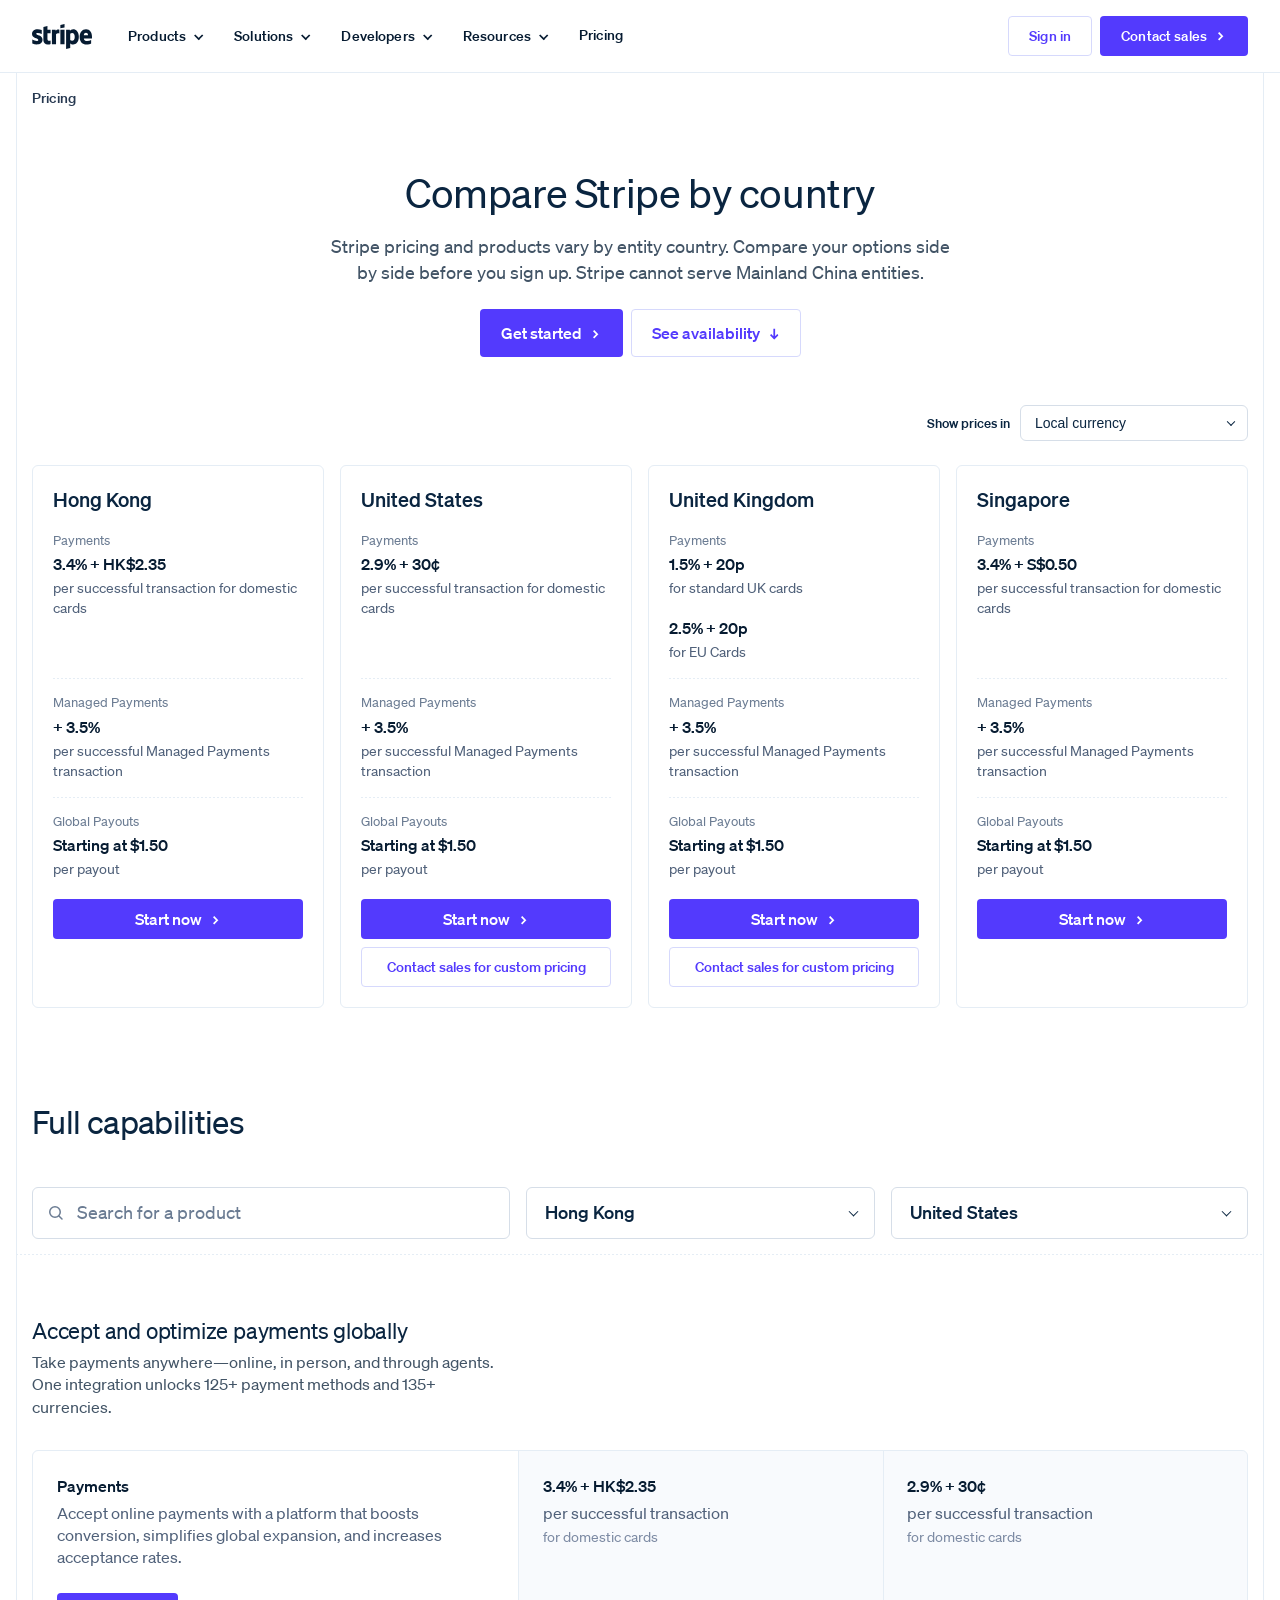
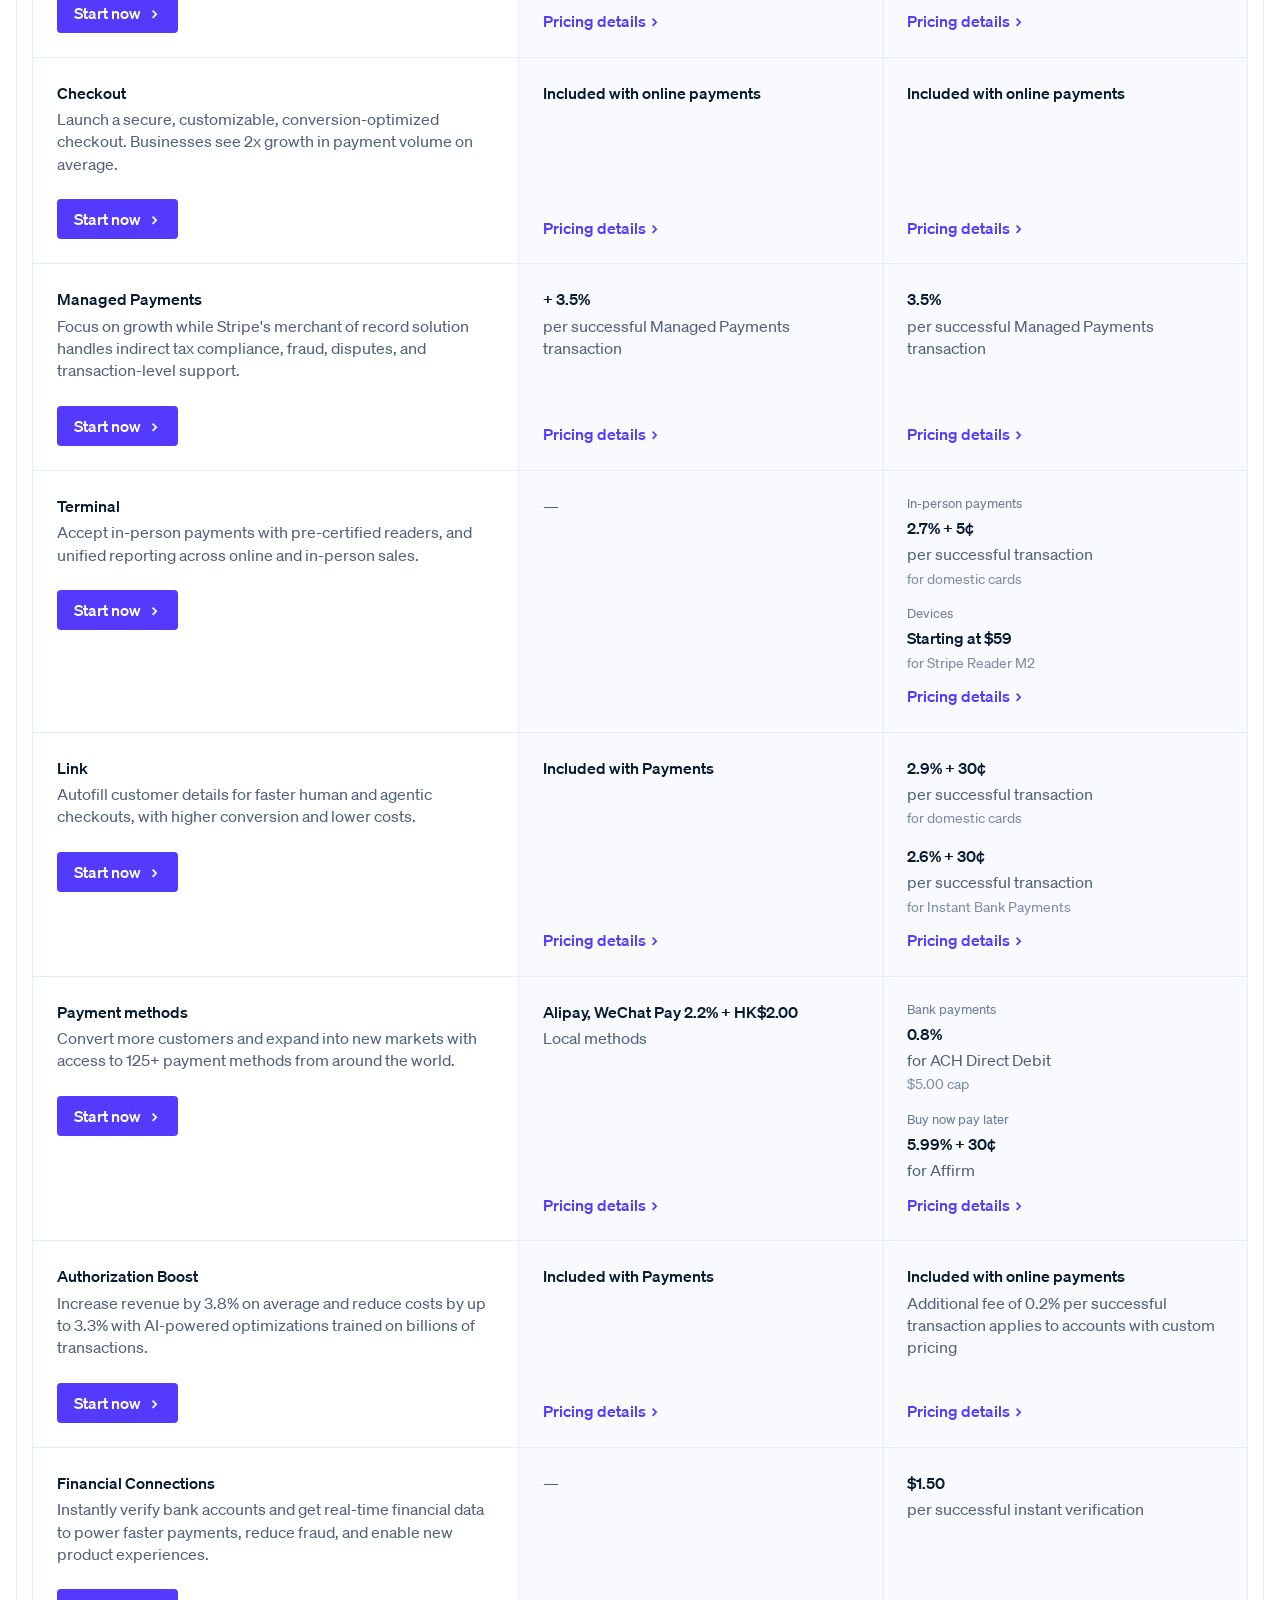
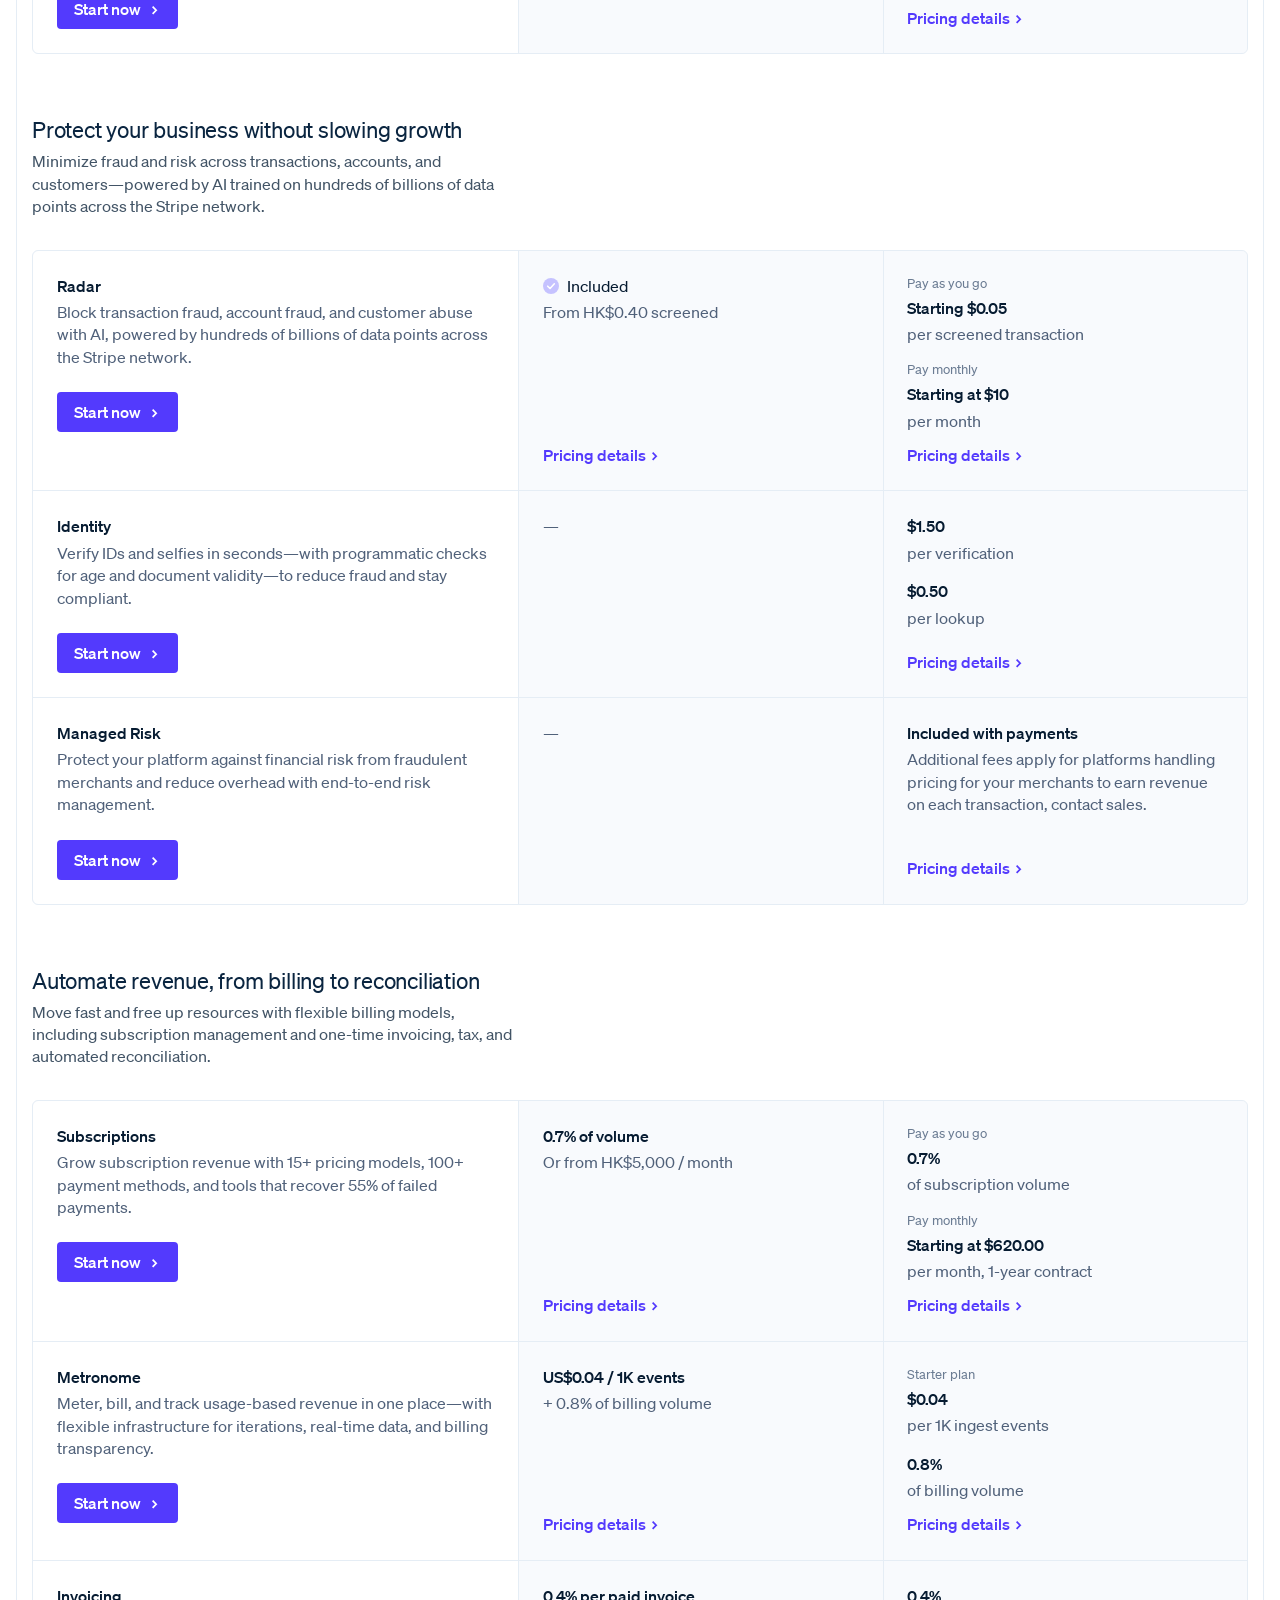
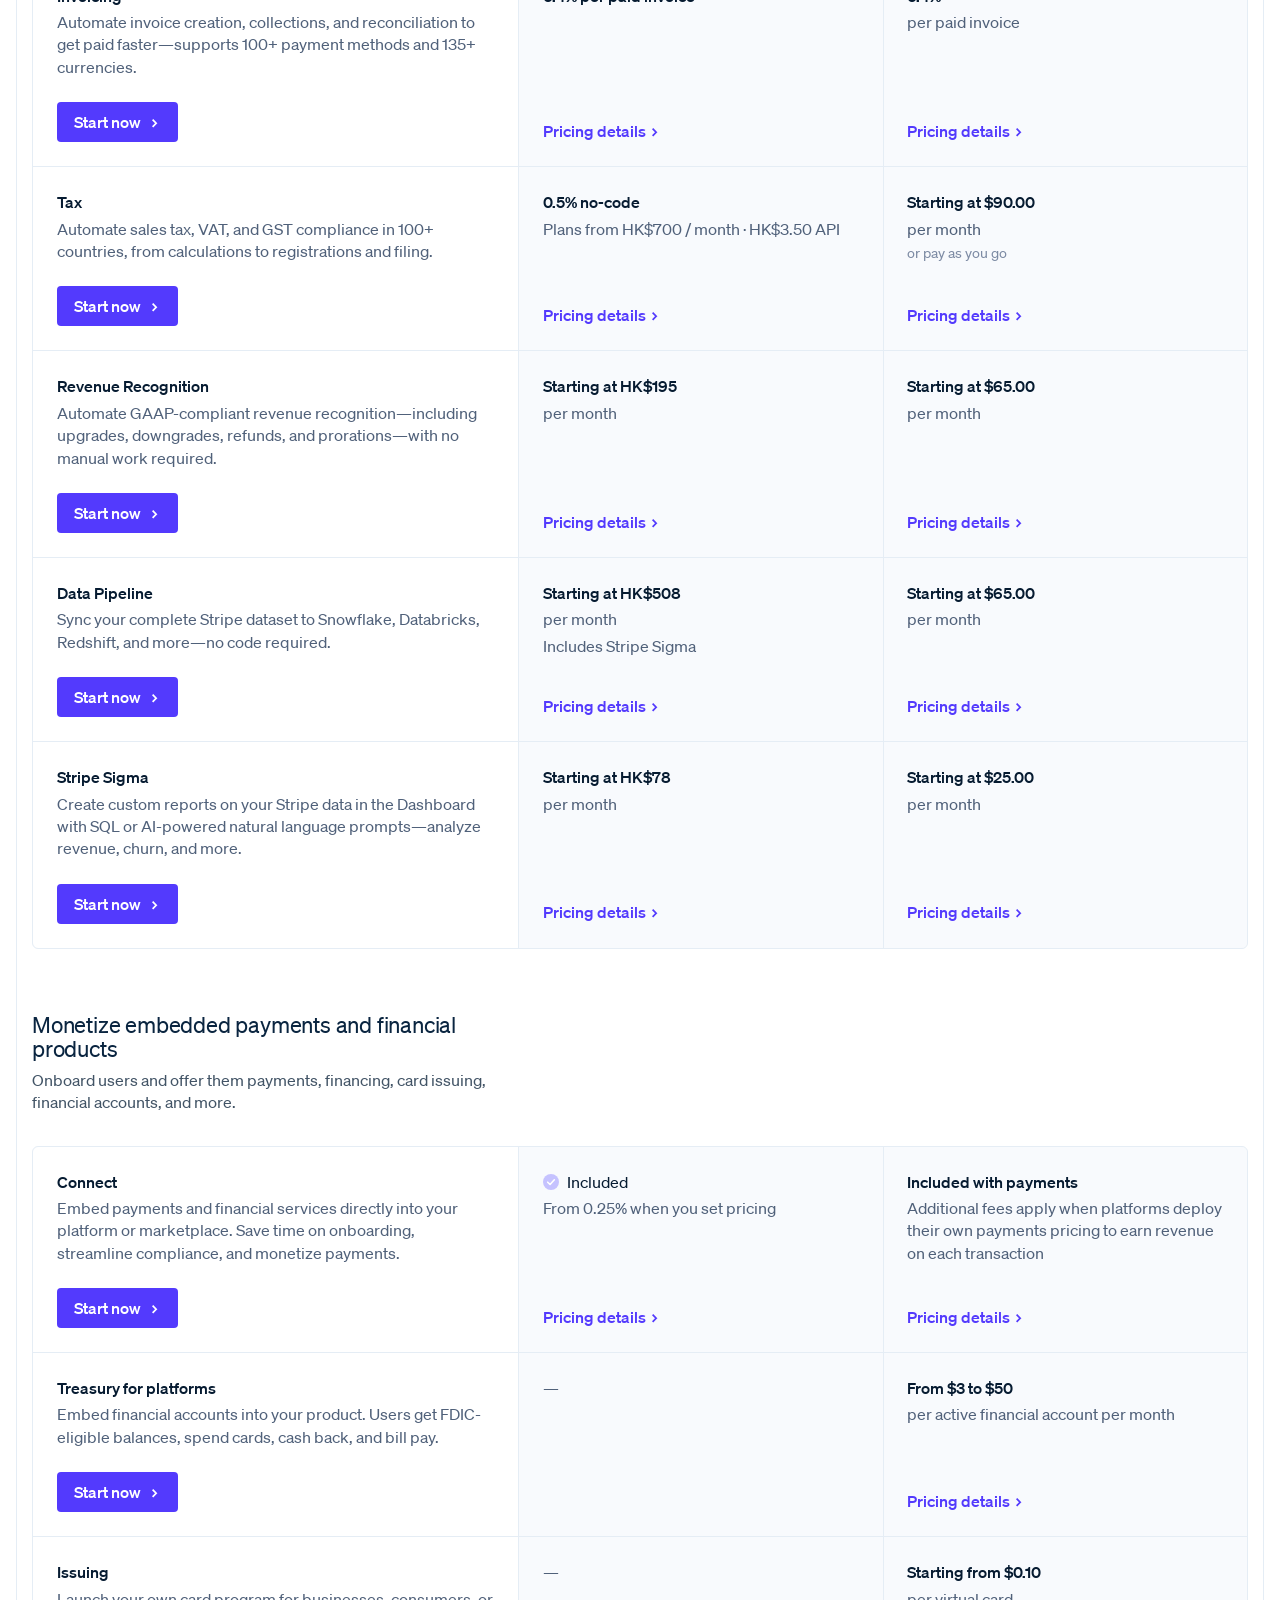
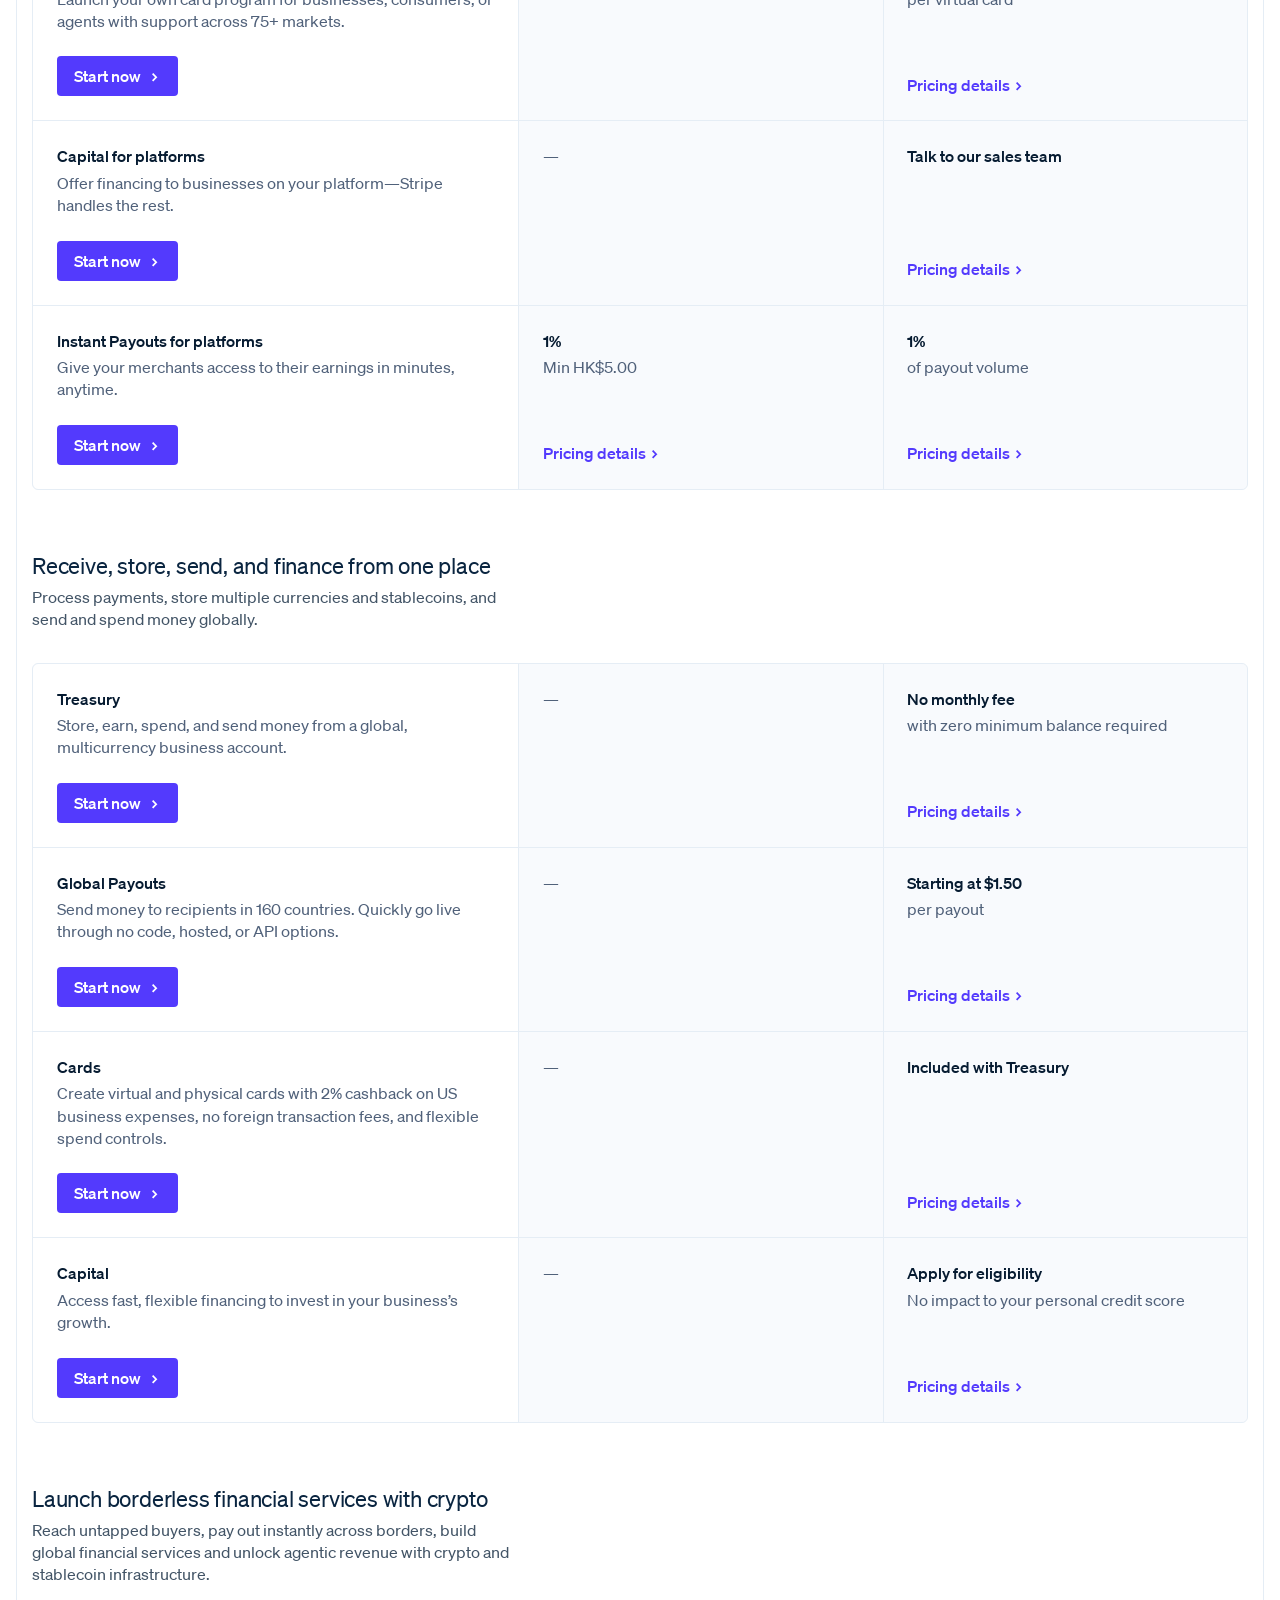
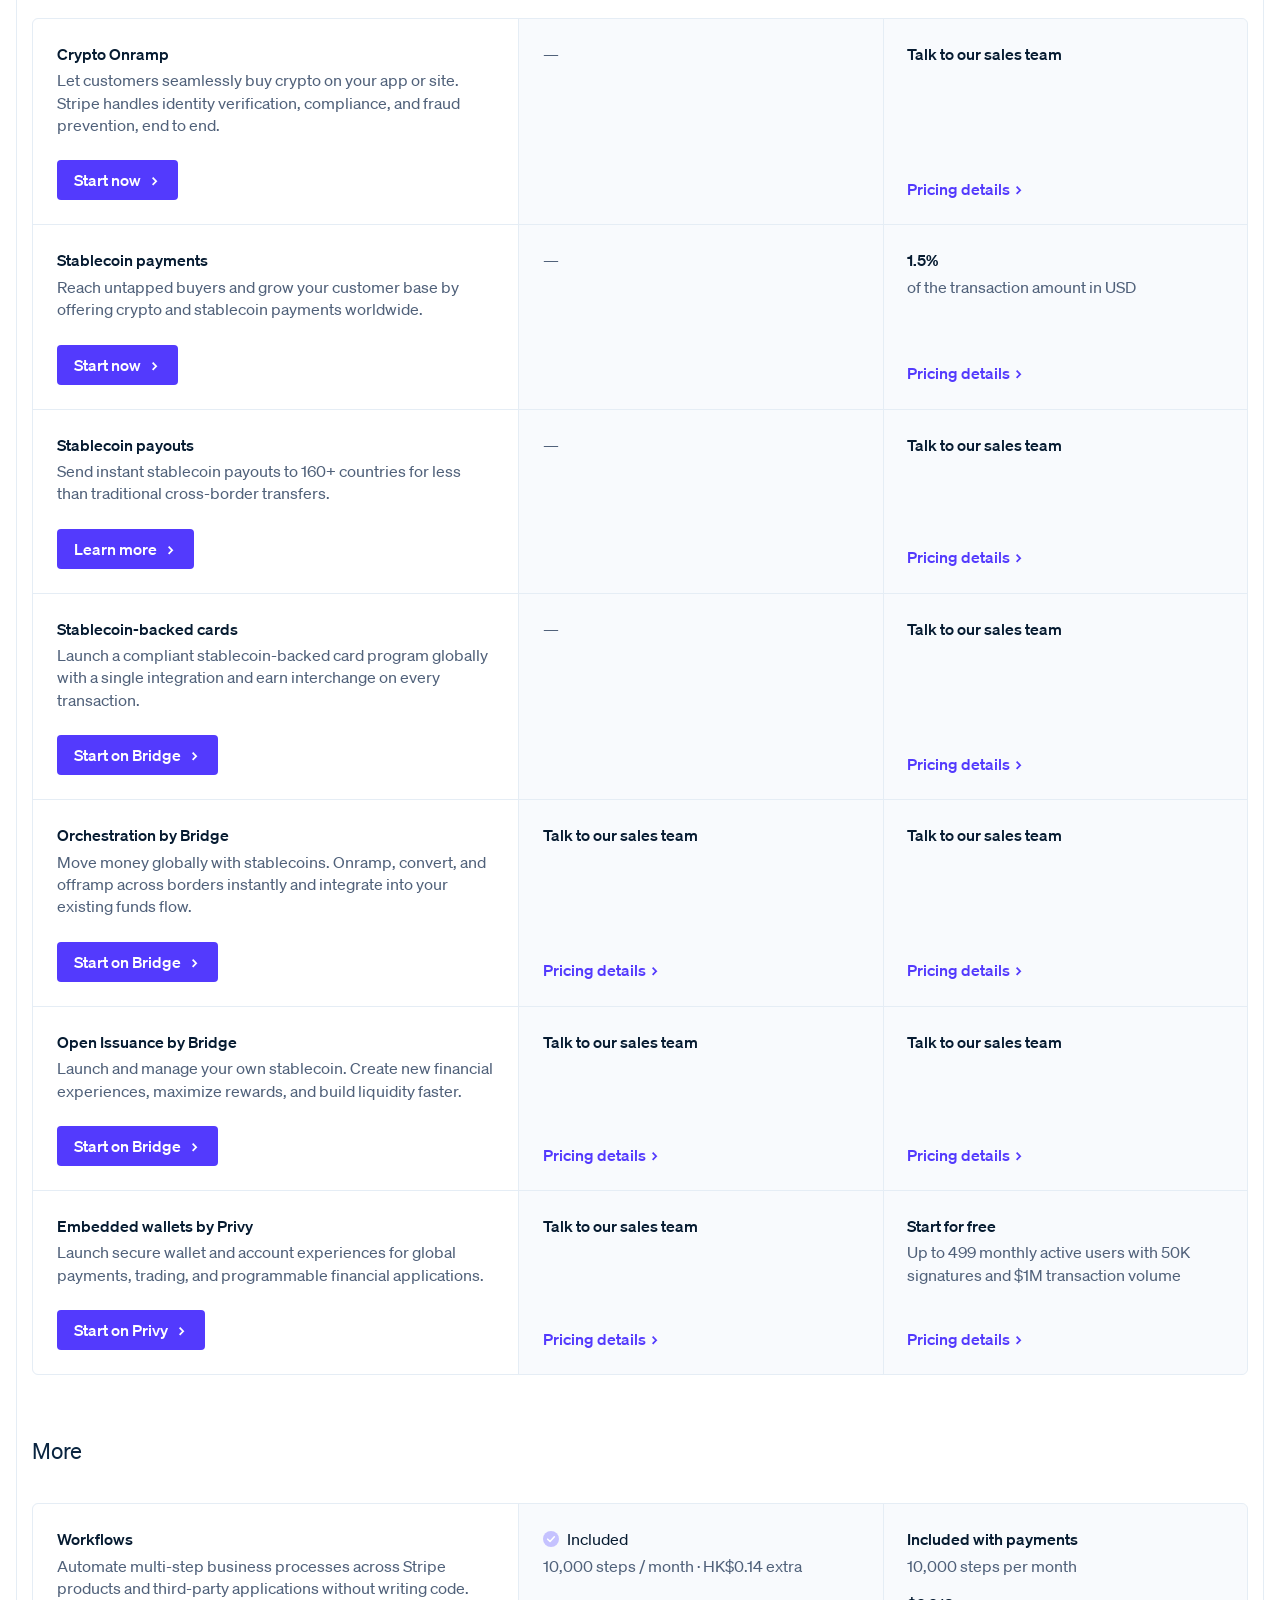
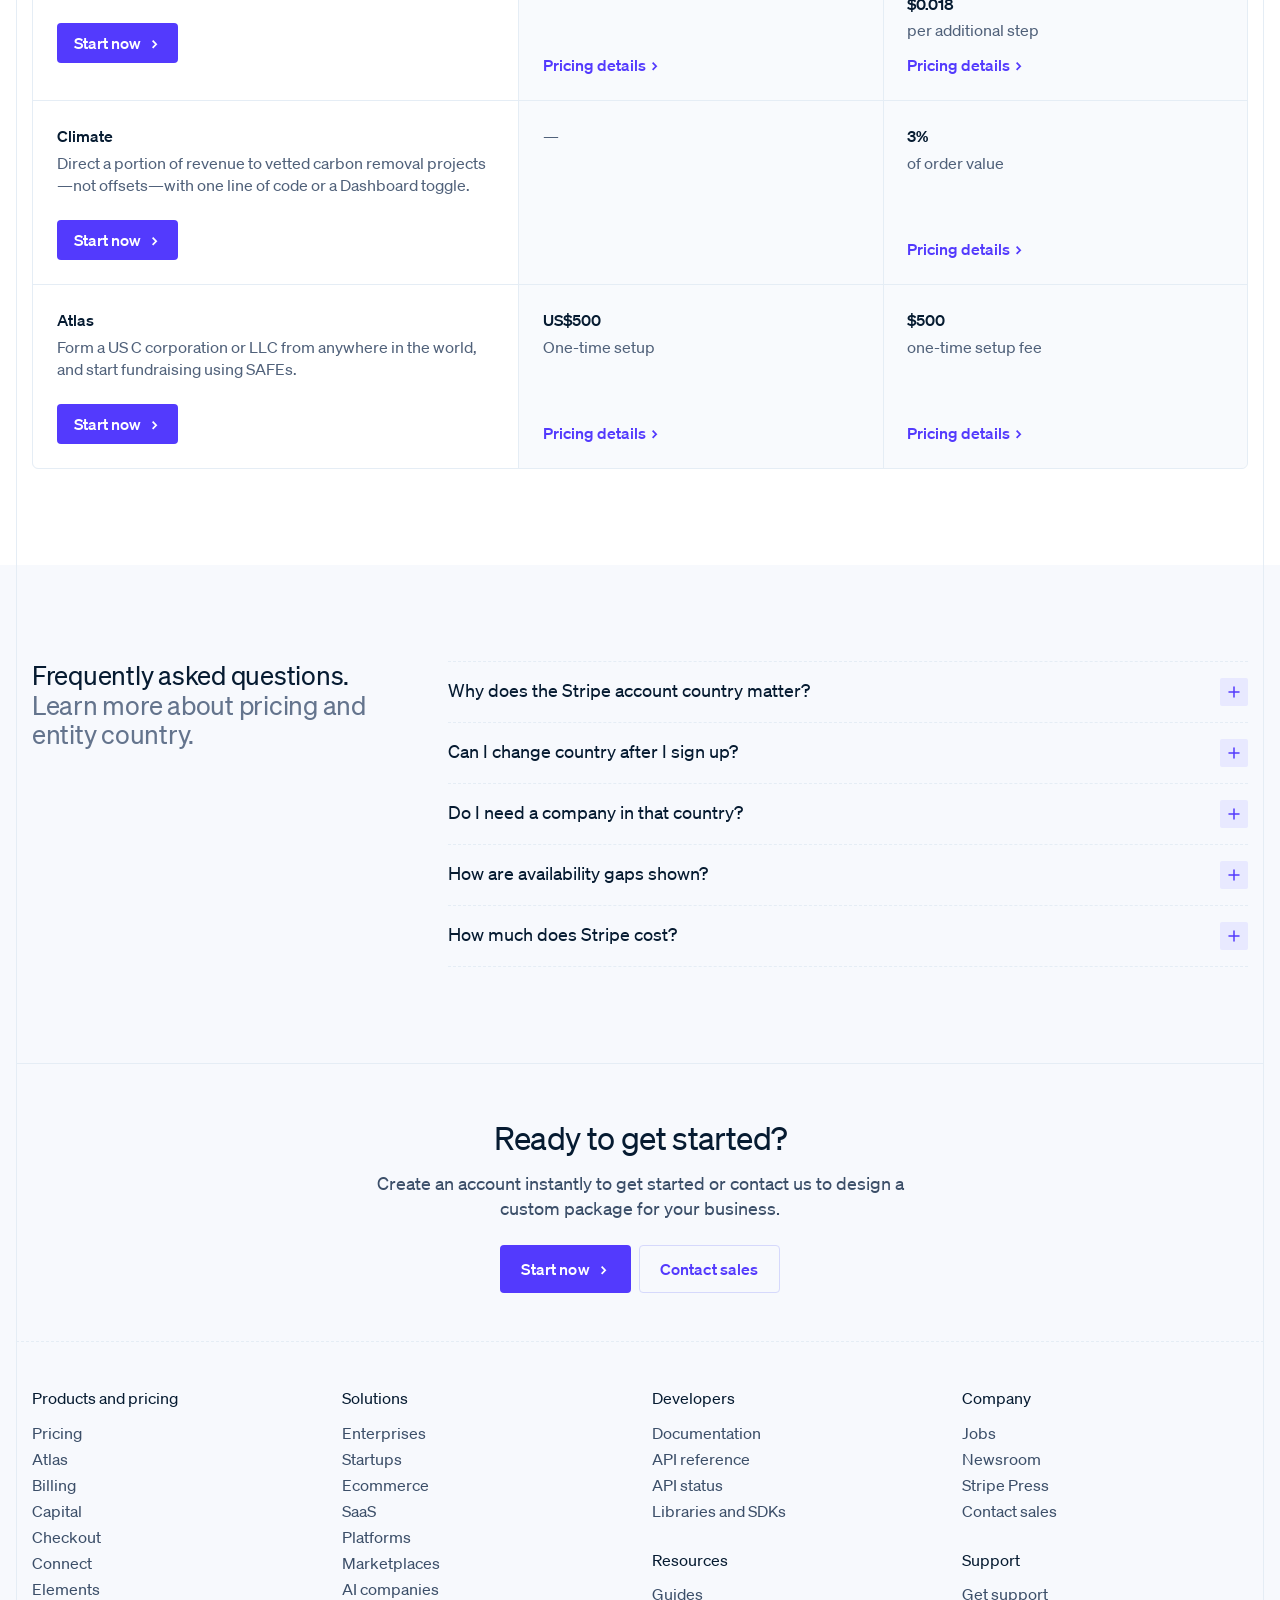
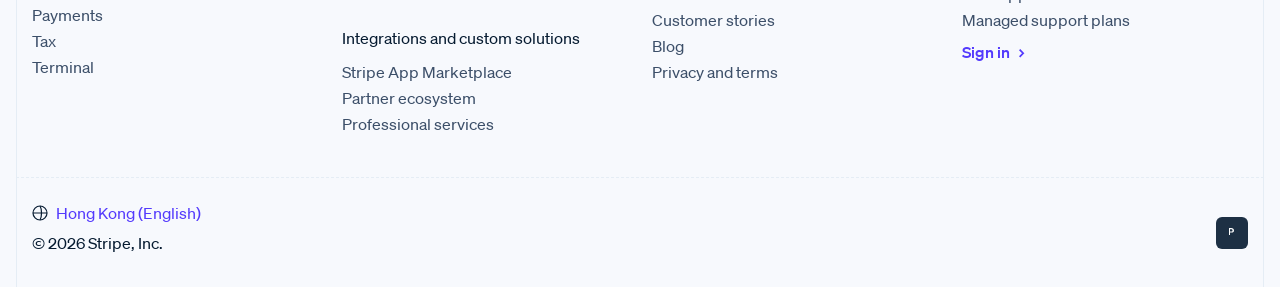
==== index.html @ b2a846c9 "Add country comparison pricing page. Co-authored-by: Cursor <cursoragent@cursor.com> Committed-By-Ag" ====
<!DOCTYPE html>
<html lang="en">
  <head>
    <meta charset="UTF-8" />
    <meta name="viewport" content="width=device-width, initial-scale=1.0" />
    <meta name="robots" content="noindex, nofollow" />
    <title>Compare pricing by country · Stripe</title>
    <link rel="stylesheet" href="styles.css?v=price-link-12" />
  </head>
  <body class="cols-hk cols-us">
    <header class="home-header site-header">
      <div class="home-header-container">
        <div class="header-inner">
          <div class="header-left">
            <a class="logo" href="https://stripe.com/cn" aria-label="Stripe home">
              <img src="assets/stripe-logo.svg" alt="Stripe" width="60" height="25" />
            </a>
            <nav class="nav-primary" aria-label="Primary">
              <div class="nav-dropdown nav-dropdown--products">
                <button type="button" class="nav-link" aria-haspopup="true">
                  Products
                  <svg class="hds-icon navigation__chevron-down-icon" width="16" height="16" viewBox="0 0 16 16" fill="none" aria-hidden="true">
                    <path class="navigation__chevron-down-icon__left" d="M4.67065 6L9.3 10.6" stroke="currentColor" stroke-width="1.75"></path>
                    <path class="navigation__chevron-down-icon__right" d="M12.6707 6L8.67065 10" stroke="currentColor" stroke-width="1.75"></path>
                  </svg>
                </button>
              </div>
              <div class="nav-dropdown nav-dropdown--solutions">
                <button type="button" class="nav-link" aria-haspopup="true">
                  Solutions
                  <svg class="hds-icon navigation__chevron-down-icon" width="16" height="16" viewBox="0 0 16 16" fill="none" aria-hidden="true">
                    <path class="navigation__chevron-down-icon__left" d="M4.67065 6L9.3 10.6" stroke="currentColor" stroke-width="1.75"></path>
                    <path class="navigation__chevron-down-icon__right" d="M12.6707 6L8.67065 10" stroke="currentColor" stroke-width="1.75"></path>
                  </svg>
                </button>
              </div>
              <div class="nav-dropdown nav-dropdown--developers">
                <button type="button" class="nav-link" aria-haspopup="true">
                  Developers
                  <svg class="hds-icon navigation__chevron-down-icon" width="16" height="16" viewBox="0 0 16 16" fill="none" aria-hidden="true">
                    <path class="navigation__chevron-down-icon__left" d="M4.67065 6L9.3 10.6" stroke="currentColor" stroke-width="1.75"></path>
                    <path class="navigation__chevron-down-icon__right" d="M12.6707 6L8.67065 10" stroke="currentColor" stroke-width="1.75"></path>
                  </svg>
                </button>
              </div>
              <div class="nav-dropdown nav-dropdown--resources">
                <button type="button" class="nav-link" aria-haspopup="true">
                  Resources
                  <svg class="hds-icon navigation__chevron-down-icon" width="16" height="16" viewBox="0 0 16 16" fill="none" aria-hidden="true">
                    <path class="navigation__chevron-down-icon__left" d="M4.67065 6L9.3 10.6" stroke="currentColor" stroke-width="1.75"></path>
                    <path class="navigation__chevron-down-icon__right" d="M12.6707 6L8.67065 10" stroke="currentColor" stroke-width="1.75"></path>
                  </svg>
                </button>
              </div>
              <a class="nav-link" href="#compare" aria-current="page">Pricing</a>
            </nav>
          </div>
          <div class="header-actions">
            <a class="btn btn--secondary" href="https://dashboard.stripe.com/login">Sign in</a>
            <a class="btn btn--primary header-actions__sales" href="https://stripe.com/contact/sales">
              <span class="btn__inner">
                Contact sales
                <span class="btn__chev-wrap" aria-hidden="true">
                  <svg class="btn__chev btn__chev--idle" width="6" height="9" viewBox="0 0 6 9">
                    <path d="M4.84766 3.63379L5.45898 4.25L4.84766 4.86621L1.24219 8.49902L0 7.2666L2.99316 4.24902L0 1.23242L1.24219 0L4.84766 3.63379Z" fill="currentColor" />
                  </svg>
                  <svg class="btn__chev btn__chev--hover" width="12" height="9" viewBox="0 0 12 9">
                    <path d="M10.4697 3.63379L11.0811 4.25L10.4697 4.86621L6.86426 8.49902L5.62207 7.2666L7.74609 5.125L0 5.125L0 3.375L7.74805 3.375L5.62207 1.23242L6.86426 0L10.4697 3.63379Z" fill="currentColor" />
                  </svg>
                </span>
              </span>
            </a>
            <button type="button" class="nav-hamburger" data-menu-toggle aria-label="Toggle navigation menu" aria-expanded="false">
              <svg class="nav-hamburger__menu" width="40" height="40" viewBox="0 0 100 100" aria-hidden="true">
                <rect class="nav-hamburger__bg" x="0" y="0" width="100" height="100" rx="8"></rect>
                <rect class="nav-hamburger__line line-1" width="40" height="5" x="30" y="38" rx="2.5"></rect>
                <rect class="nav-hamburger__line line-2" width="40" height="5" x="30" y="48" rx="2.5"></rect>
                <rect class="nav-hamburger__line line-3" width="40" height="5" x="30" y="48" rx="2.5"></rect>
                <rect class="nav-hamburger__line line-4" width="40" height="5" x="30" y="58" rx="2.5"></rect>
              </svg>
              <svg class="nav-hamburger__close" width="12" height="12" viewBox="0 0 12 12" aria-hidden="true">
                <path d="M1.5 1.5l9 9M10.5 1.5l-9 9" stroke="#533afd" stroke-width="1.5" stroke-linecap="round" />
              </svg>
            </button>
          </div>
        </div>
      </div>
    </header>

    <div class="page">
    <main>
      <section class="hero">
        <div class="wrap">
          <p class="hero__kicker">Pricing</p>
          <h1 class="hero__title">Compare Stripe by country</h1>
          <p class="hero__lede">
            Stripe pricing and products vary by entity country. Compare your options side by side before you sign up. Stripe cannot serve Mainland China entities.
          </p>
          <div class="hero__actions">
            <a class="btn btn--primary btn--lg" href="https://dashboard.stripe.com/register" target="_blank" rel="noopener noreferrer">
              <span class="btn__inner">
                Get started
                <span class="btn__chev-wrap" aria-hidden="true">
                  <svg class="btn__chev btn__chev--idle" width="6" height="9" viewBox="0 0 6 9">
                    <path d="M4.84766 3.63379L5.45898 4.25L4.84766 4.86621L1.24219 8.49902L0 7.2666L2.99316 4.24902L0 1.23242L1.24219 0L4.84766 3.63379Z" fill="currentColor" />
                  </svg>
                  <svg class="btn__chev btn__chev--hover" width="12" height="9" viewBox="0 0 12 9">
                    <path d="M10.4697 3.63379L11.0811 4.25L10.4697 4.86621L6.86426 8.49902L5.62207 7.2666L7.74609 5.125L0 5.125L0 3.375L7.74805 3.375L5.62207 1.23242L6.86426 0L10.4697 3.63379Z" fill="currentColor" />
                  </svg>
                </span>
              </span>
            </a>
            <a class="btn btn--secondary btn--lg" href="#capabilities">
              <span class="btn__inner">
                See availability
                <span class="btn__arrow-wrap" aria-hidden="true">
                  <svg class="btn__arrow btn__arrow--down" width="12" height="9" viewBox="0 0 12 9">
                    <path d="M10.4697 3.63379L11.0811 4.25L10.4697 4.86621L6.86426 8.49902L5.62207 7.2666L7.74609 5.125L0 5.125L0 3.375L7.74805 3.375L5.62207 1.23242L6.86426 0L10.4697 3.63379Z" fill="currentColor" />
                  </svg>
                </span>
              </span>
            </a>
          </div>
        </div>
      </section>

      <section class="comparison" id="compare" aria-label="Payments, expansion, and payouts">
        <div class="wrap">
          <div class="section-head">
            <div class="currency-switcher">
              <label class="currency-switcher__label" for="currency-select">Show prices in</label>
              <div class="currency-switcher__control">
                <select id="currency-select" data-currency-select>
                  <option value="local" selected>Local currency</option>
                  <option value="USD">USD · US dollar</option>
                  <option value="HKD">HKD · Hong Kong dollar</option>
                  <option value="GBP">GBP · British pound</option>
                  <option value="SGD">SGD · Singapore dollar</option>
                </select>
              </div>
            </div>
          </div>

          <div class="country-cards" id="payments">
            <article class="country-card" data-country="hk">
              <header class="country-card__head">
                <h3 class="country-card__title">Hong Kong</h3>
              </header>
              <div class="country-card__block">
                <h4 class="country-card__label">Payments</h4>
                <p class="price">3.4% + <span class="money" data-amount="2.35" data-ccy="HKD">HK$2.35</span></p>
                <p class="price-note">per successful transaction for domestic cards</p>
              </div>
              <div class="country-card__block">
                <h4 class="country-card__label">Managed Payments</h4>
                <p class="price">+ 3.5%</p>
                <p class="price-note">per successful Managed Payments transaction</p>
              </div>
              <div class="country-card__block">
                <h4 class="country-card__label">Global Payouts</h4>
                <p class="price">Starting at <span class="money" data-amount="1.50" data-ccy="USD">$1.50</span></p>
                <p class="price-note">per payout</p>
              </div>
              <div class="country-card__cta">
                <a class="btn btn--primary btn--lg" href="https://dashboard.stripe.com/register?country=HK" target="_blank" rel="noopener noreferrer">
                  <span class="btn__inner">
                    Start now
                    <span class="btn__chev-wrap" aria-hidden="true">
                      <svg class="btn__chev btn__chev--idle" width="6" height="9" viewBox="0 0 6 9">
                        <path d="M4.84766 3.63379L5.45898 4.25L4.84766 4.86621L1.24219 8.49902L0 7.2666L2.99316 4.24902L0 1.23242L1.24219 0L4.84766 3.63379Z" fill="currentColor" />
                      </svg>
                      <svg class="btn__chev btn__chev--hover" width="12" height="9" viewBox="0 0 12 9">
                        <path d="M10.4697 3.63379L11.0811 4.25L10.4697 4.86621L6.86426 8.49902L5.62207 7.2666L7.74609 5.125L0 5.125L0 3.375L7.74805 3.375L5.62207 1.23242L6.86426 0L10.4697 3.63379Z" fill="currentColor" />
                      </svg>
                    </span>
                  </span>
                </a>
              </div>
            </article>

            <article class="country-card" data-country="us">
              <header class="country-card__head">
                <h3 class="country-card__title">United States</h3>
              </header>
              <div class="country-card__block">
                <h4 class="country-card__label">Payments</h4>
                <p class="price">2.9% + <span class="money" data-amount="0.30" data-ccy="USD">30¢</span></p>
                <p class="price-note">per successful transaction for domestic cards</p>
              </div>
              <div class="country-card__block">
                <h4 class="country-card__label">Managed Payments</h4>
                <p class="price">+ 3.5%</p>
                <p class="price-note">per successful Managed Payments transaction</p>
              </div>
              <div class="country-card__block">
                <h4 class="country-card__label">Global Payouts</h4>
                <p class="price">Starting at <span class="money" data-amount="1.50" data-ccy="USD">$1.50</span></p>
                <p class="price-note">per payout</p>
              </div>
              <div class="country-card__cta">
                <a class="btn btn--primary btn--lg" href="https://dashboard.stripe.com/register?country=US" target="_blank" rel="noopener noreferrer">
                  <span class="btn__inner">
                    Start now
                    <span class="btn__chev-wrap" aria-hidden="true">
                      <svg class="btn__chev btn__chev--idle" width="6" height="9" viewBox="0 0 6 9">
                        <path d="M4.84766 3.63379L5.45898 4.25L4.84766 4.86621L1.24219 8.49902L0 7.2666L2.99316 4.24902L0 1.23242L1.24219 0L4.84766 3.63379Z" fill="currentColor" />
                      </svg>
                      <svg class="btn__chev btn__chev--hover" width="12" height="9" viewBox="0 0 12 9">
                        <path d="M10.4697 3.63379L11.0811 4.25L10.4697 4.86621L6.86426 8.49902L5.62207 7.2666L7.74609 5.125L0 5.125L0 3.375L7.74805 3.375L5.62207 1.23242L6.86426 0L10.4697 3.63379Z" fill="currentColor" />
                      </svg>
                    </span>
                  </span>
                </a>
                <a class="btn btn--secondary btn--lg" href="https://stripe.com/contact/sales" target="_blank" rel="noopener noreferrer">
                  <span class="btn__inner">Contact sales for custom pricing</span>
                </a>
              </div>
            </article>

            <article class="country-card" data-country="gb">
              <header class="country-card__head">
                <h3 class="country-card__title">United Kingdom</h3>
              </header>
              <div class="country-card__block">
                <h4 class="country-card__label">Payments</h4>
                <p class="price">1.5% + <span class="money" data-amount="0.20" data-ccy="GBP">20p</span></p>
                <p class="price-note">for standard UK cards</p>
                <p class="price">2.5% + <span class="money" data-amount="0.20" data-ccy="GBP">20p</span></p>
                <p class="price-note">for EU Cards</p>
              </div>
              <div class="country-card__block">
                <h4 class="country-card__label">Managed Payments</h4>
                <p class="price">+ 3.5%</p>
                <p class="price-note">per successful Managed Payments transaction</p>
              </div>
              <div class="country-card__block">
                <h4 class="country-card__label">Global Payouts</h4>
                <p class="price">Starting at <span class="money" data-amount="1.50" data-ccy="USD">$1.50</span></p>
                <p class="price-note">per payout</p>
              </div>
              <div class="country-card__cta">
                <a class="btn btn--primary btn--lg" href="https://dashboard.stripe.com/register?country=GB" target="_blank" rel="noopener noreferrer">
                  <span class="btn__inner">
                    Start now
                    <span class="btn__chev-wrap" aria-hidden="true">
                      <svg class="btn__chev btn__chev--idle" width="6" height="9" viewBox="0 0 6 9">
                        <path d="M4.84766 3.63379L5.45898 4.25L4.84766 4.86621L1.24219 8.49902L0 7.2666L2.99316 4.24902L0 1.23242L1.24219 0L4.84766 3.63379Z" fill="currentColor" />
                      </svg>
                      <svg class="btn__chev btn__chev--hover" width="12" height="9" viewBox="0 0 12 9">
                        <path d="M10.4697 3.63379L11.0811 4.25L10.4697 4.86621L6.86426 8.49902L5.62207 7.2666L7.74609 5.125L0 5.125L0 3.375L7.74805 3.375L5.62207 1.23242L6.86426 0L10.4697 3.63379Z" fill="currentColor" />
                      </svg>
                    </span>
                  </span>
                </a>
                <a class="btn btn--secondary btn--lg" href="https://stripe.com/en-gb/contact/sales" target="_blank" rel="noopener noreferrer">
                  <span class="btn__inner">Contact sales for custom pricing</span>
                </a>
              </div>
            </article>

            <article class="country-card" data-country="sg">
              <header class="country-card__head">
                <h3 class="country-card__title">Singapore</h3>
              </header>
              <div class="country-card__block">
                <h4 class="country-card__label">Payments</h4>
                <p class="price">3.4% + <span class="money" data-amount="0.50" data-ccy="SGD">S$0.50</span></p>
                <p class="price-note">per successful transaction for domestic cards</p>
              </div>
              <div class="country-card__block">
                <h4 class="country-card__label">Managed Payments</h4>
                <p class="price">+ 3.5%</p>
                <p class="price-note">per successful Managed Payments transaction</p>
              </div>
              <div class="country-card__block">
                <h4 class="country-card__label">Global Payouts</h4>
                <p class="price">Starting at <span class="money" data-amount="1.50" data-ccy="USD">$1.50</span></p>
                <p class="price-note">per payout</p>
              </div>
              <div class="country-card__cta">
                <a class="btn btn--primary btn--lg" href="https://dashboard.stripe.com/register?country=SG" target="_blank" rel="noopener noreferrer">
                  <span class="btn__inner">
                    Start now
                    <span class="btn__chev-wrap" aria-hidden="true">
                      <svg class="btn__chev btn__chev--idle" width="6" height="9" viewBox="0 0 6 9">
                        <path d="M4.84766 3.63379L5.45898 4.25L4.84766 4.86621L1.24219 8.49902L0 7.2666L2.99316 4.24902L0 1.23242L1.24219 0L4.84766 3.63379Z" fill="currentColor" />
                      </svg>
                      <svg class="btn__chev btn__chev--hover" width="12" height="9" viewBox="0 0 12 9">
                        <path d="M10.4697 3.63379L11.0811 4.25L10.4697 4.86621L6.86426 8.49902L5.62207 7.2666L7.74609 5.125L0 5.125L0 3.375L7.74805 3.375L5.62207 1.23242L6.86426 0L10.4697 3.63379Z" fill="currentColor" />
                      </svg>
                    </span>
                  </span>
                </a>
              </div>
            </article>
          </div>
        </div>
      </section>

      <section class="comparison comparison--capabilities" id="capabilities" aria-labelledby="capabilities-heading">
        <div class="wrap">
          <div class="section-head">
            <h2 class="section-title" id="capabilities-heading">Full capabilities</h2>
          </div>

          <div class="compare-scroll">
          <div class="compare-picker" role="group" aria-label="Countries to compare">
            <div class="compare-picker__spacer">
              <div class="compare-search">
                <label class="sr-only" for="capability-search">Search for a product</label>
                <span class="compare-search__icon" aria-hidden="true">
                  <svg width="16" height="16" viewBox="0 0 16 16" fill="none">
                    <circle cx="7" cy="7" r="5.25" stroke="currentColor" stroke-width="1.5" />
                    <path d="M11 11l3 3" stroke="currentColor" stroke-width="1.5" stroke-linecap="round" />
                  </svg>
                </span>
                <input
                  id="capability-search"
                  class="compare-search__input"
                  type="search"
                  placeholder="Search for a product"
                  autocomplete="off"
                  spellcheck="false"
                  data-capability-search
                />
              </div>
            </div>
            <div class="compare-picker__slot">
              <label class="sr-only" for="compare-slot-0">First country to compare</label>
              <div class="compare-select-wrap">
                <select id="compare-slot-0" class="compare-select" data-compare-slot="0">
                  <option value="hk" selected>Hong Kong</option>
                  <option value="us" disabled>United States</option>
                  <option value="gb">United Kingdom</option>
                  <option value="sg">Singapore</option>
                </select>
              </div>
            </div>
            <div class="compare-picker__slot">
              <label class="sr-only" for="compare-slot-1">Second country to compare</label>
              <div class="compare-select-wrap">
                <select id="compare-slot-1" class="compare-select" data-compare-slot="1">
                  <option value="hk" disabled>Hong Kong</option>
                  <option value="us" selected>United States</option>
                  <option value="gb">United Kingdom</option>
                  <option value="sg">Singapore</option>
                </select>
              </div>
            </div>
          </div>

          <p class="compare-search__empty" hidden data-search-empty>No products match your search.</p>
          <p class="sr-only" aria-live="polite" data-search-status></p>

          <div class="table-stack">
            <div class="capability-block" id="payments-area">
              <div class="capability-block__head">
                <h3 class="capability-block__title">Accept and optimize payments globally</h3>
                <p class="capability-block__copy">Take payments anywhere—online, in person, and through agents. One integration unlocks 125+ payment methods and 135+ currencies.</p>
              </div>
              <div class="table-shell" id="products">
            <table class="cmp">
              <colgroup>
                <col class="cmp__col-product" />
                <col class="cmp__col-hk" />
                <col class="cmp__col-us" />
                <col class="cmp__col-gb" />
                <col class="cmp__col-sg" />
              </colgroup>
              <caption class="sr-only">Payments across Hong Kong, the United States, the United Kingdom, and Singapore</caption>
              <thead>
                <tr>
                  <th class="col-product" scope="col">Payments</th>
                  <th class="col-hk" scope="col">Hong Kong</th>
                  <th class="col-us" scope="col">United States</th>
                  <th class="col-gb" scope="col">United Kingdom</th>
                  <th class="col-sg" scope="col">Singapore</th>
                </tr>
              </thead>
              <tbody>
<tr class="cmp__row--links">
                  <th class="col-product" scope="row"><span class="product-name">Payments</span>
                    <span class="product-desc">Accept online payments with a platform that boosts conversion, simplifies global expansion, and increases acceptance rates.</span>
                    <a class="btn btn--primary btn--compact" href="https://dashboard.stripe.com/register" target="_blank" rel="noopener noreferrer">
                      <span class="btn__inner">
                        Start now
                        <span class="btn__chev-wrap" aria-hidden="true">
                          <svg class="btn__chev btn__chev--idle" width="6" height="9" viewBox="0 0 6 9">
                            <path d="M4.84766 3.63379L5.45898 4.25L4.84766 4.86621L1.24219 8.49902L0 7.2666L2.99316 4.24902L0 1.23242L1.24219 0L4.84766 3.63379Z" fill="currentColor" />
                          </svg>
                          <svg class="btn__chev btn__chev--hover" width="12" height="9" viewBox="0 0 12 9">
                            <path d="M10.4697 3.63379L11.0811 4.25L10.4697 4.86621L6.86426 8.49902L5.62207 7.2666L7.74609 5.125L0 5.125L0 3.375L7.74805 3.375L5.62207 1.23242L6.86426 0L10.4697 3.63379Z" fill="currentColor" />
                          </svg>
                        </span>
                      </span>
                    </a></th>
                  <td class="col-hk">
                    <div class="cell-stack">
                    <span class="price">3.4% + <span class="money" data-amount="2.35" data-ccy="HKD">HK$2.35</span></span>
                    <span class="price-note">per successful transaction</span>
                    <span class="price-note price-note--sm">for domestic cards</span>
                    <a class="price-link" href="https://stripe.com/en-hk/pricing" target="_blank" rel="noopener noreferrer">
                      Pricing details
                      <span class="btn__chev-wrap" aria-hidden="true">
                        <svg class="btn__chev btn__chev--idle" width="6" height="9" viewBox="0 0 6 9">
                          <path d="M4.84766 3.63379L5.45898 4.25L4.84766 4.86621L1.24219 8.49902L0 7.2666L2.99316 4.24902L0 1.23242L1.24219 0L4.84766 3.63379Z" fill="currentColor" />
                        </svg>
                        <svg class="btn__chev btn__chev--hover" width="12" height="9" viewBox="0 0 12 9">
                          <path d="M10.4697 3.63379L11.0811 4.25L10.4697 4.86621L6.86426 8.49902L5.62207 7.2666L7.74609 5.125L0 5.125L0 3.375L7.74805 3.375L5.62207 1.23242L6.86426 0L10.4697 3.63379Z" fill="currentColor" />
                        </svg>
                      </span>
                    </a>
                    </div>
                  </td>
                  <td class="col-us">
                    <div class="cell-stack">
                    <span class="price">2.9% + <span class="money" data-amount="0.30" data-ccy="USD">30¢</span></span>
                    <span class="price-note">per successful transaction</span>
                    <span class="price-note price-note--sm">for domestic cards</span>
                    <a class="price-link" href="https://stripe.com/pricing" target="_blank" rel="noopener noreferrer">
                      Pricing details
                      <span class="btn__chev-wrap" aria-hidden="true">
                        <svg class="btn__chev btn__chev--idle" width="6" height="9" viewBox="0 0 6 9">
                          <path d="M4.84766 3.63379L5.45898 4.25L4.84766 4.86621L1.24219 8.49902L0 7.2666L2.99316 4.24902L0 1.23242L1.24219 0L4.84766 3.63379Z" fill="currentColor" />
                        </svg>
                        <svg class="btn__chev btn__chev--hover" width="12" height="9" viewBox="0 0 12 9">
                          <path d="M10.4697 3.63379L11.0811 4.25L10.4697 4.86621L6.86426 8.49902L5.62207 7.2666L7.74609 5.125L0 5.125L0 3.375L7.74805 3.375L5.62207 1.23242L6.86426 0L10.4697 3.63379Z" fill="currentColor" />
                        </svg>
                      </span>
                    </a>
                    </div>
                  </td>
                  <td class="col-gb">
                    <div class="cell-stack">
                    <span class="price">1.5% + <span class="money" data-amount="0.20" data-ccy="GBP">20p</span></span>
                    <span class="price-note">UK cards</span>
                    <a class="price-link" href="https://stripe.com/en-gb/pricing" target="_blank" rel="noopener noreferrer">
                      Pricing details
                      <span class="btn__chev-wrap" aria-hidden="true">
                        <svg class="btn__chev btn__chev--idle" width="6" height="9" viewBox="0 0 6 9">
                          <path d="M4.84766 3.63379L5.45898 4.25L4.84766 4.86621L1.24219 8.49902L0 7.2666L2.99316 4.24902L0 1.23242L1.24219 0L4.84766 3.63379Z" fill="currentColor" />
                        </svg>
                        <svg class="btn__chev btn__chev--hover" width="12" height="9" viewBox="0 0 12 9">
                          <path d="M10.4697 3.63379L11.0811 4.25L10.4697 4.86621L6.86426 8.49902L5.62207 7.2666L7.74609 5.125L0 5.125L0 3.375L7.74805 3.375L5.62207 1.23242L6.86426 0L10.4697 3.63379Z" fill="currentColor" />
                        </svg>
                      </span>
                    </a>
                    </div>
                  </td>
                  <td class="col-sg">
                    <div class="cell-stack">
                    <span class="price">3.4% + <span class="money" data-amount="0.50" data-ccy="SGD">S$0.50</span></span>
                    <span class="price-note">per successful transaction</span>
                    <span class="price-note price-note--sm">for domestic cards</span>
                    <a class="price-link" href="https://stripe.com/en-sg/pricing" target="_blank" rel="noopener noreferrer">
                      Pricing details
                      <span class="btn__chev-wrap" aria-hidden="true">
                        <svg class="btn__chev btn__chev--idle" width="6" height="9" viewBox="0 0 6 9">
                          <path d="M4.84766 3.63379L5.45898 4.25L4.84766 4.86621L1.24219 8.49902L0 7.2666L2.99316 4.24902L0 1.23242L1.24219 0L4.84766 3.63379Z" fill="currentColor" />
                        </svg>
                        <svg class="btn__chev btn__chev--hover" width="12" height="9" viewBox="0 0 12 9">
                          <path d="M10.4697 3.63379L11.0811 4.25L10.4697 4.86621L6.86426 8.49902L5.62207 7.2666L7.74609 5.125L0 5.125L0 3.375L7.74805 3.375L5.62207 1.23242L6.86426 0L10.4697 3.63379Z" fill="currentColor" />
                        </svg>
                      </span>
                    </a>
                    </div>
                  </td>
                </tr>
<tr class="cmp__row--links">
                  <th class="col-product" scope="row"><span class="product-name">Checkout</span>
                    <span class="product-desc">Launch a secure, customizable, conversion-optimized checkout. Businesses see 2x growth in payment volume on average.</span>
                    <a class="btn btn--primary btn--compact" href="https://dashboard.stripe.com/register" target="_blank" rel="noopener noreferrer">
                      <span class="btn__inner">
                        Start now
                        <span class="btn__chev-wrap" aria-hidden="true">
                          <svg class="btn__chev btn__chev--idle" width="6" height="9" viewBox="0 0 6 9">
                            <path d="M4.84766 3.63379L5.45898 4.25L4.84766 4.86621L1.24219 8.49902L0 7.2666L2.99316 4.24902L0 1.23242L1.24219 0L4.84766 3.63379Z" fill="currentColor" />
                          </svg>
                          <svg class="btn__chev btn__chev--hover" width="12" height="9" viewBox="0 0 12 9">
                            <path d="M10.4697 3.63379L11.0811 4.25L10.4697 4.86621L6.86426 8.49902L5.62207 7.2666L7.74609 5.125L0 5.125L0 3.375L7.74805 3.375L5.62207 1.23242L6.86426 0L10.4697 3.63379Z" fill="currentColor" />
                          </svg>
                        </span>
                      </span>
                    </a></th>
                  <td class="col-hk">
                    <div class="cell-stack">
                    <span class="price">Included with online payments</span>
                    <a class="price-link" href="https://stripe.com/en-hk/payments/checkout" target="_blank" rel="noopener noreferrer">
                      Pricing details
                      <span class="btn__chev-wrap" aria-hidden="true">
                        <svg class="btn__chev btn__chev--idle" width="6" height="9" viewBox="0 0 6 9">
                          <path d="M4.84766 3.63379L5.45898 4.25L4.84766 4.86621L1.24219 8.49902L0 7.2666L2.99316 4.24902L0 1.23242L1.24219 0L4.84766 3.63379Z" fill="currentColor" />
                        </svg>
                        <svg class="btn__chev btn__chev--hover" width="12" height="9" viewBox="0 0 12 9">
                          <path d="M10.4697 3.63379L11.0811 4.25L10.4697 4.86621L6.86426 8.49902L5.62207 7.2666L7.74609 5.125L0 5.125L0 3.375L7.74805 3.375L5.62207 1.23242L6.86426 0L10.4697 3.63379Z" fill="currentColor" />
                        </svg>
                      </span>
                    </a>
                    </div>
                  </td>
                  <td class="col-us">
                    <div class="cell-stack">
                    <span class="price">Included with online payments</span>
                    <a class="price-link" href="https://stripe.com/payments/checkout" target="_blank" rel="noopener noreferrer">
                      Pricing details
                      <span class="btn__chev-wrap" aria-hidden="true">
                        <svg class="btn__chev btn__chev--idle" width="6" height="9" viewBox="0 0 6 9">
                          <path d="M4.84766 3.63379L5.45898 4.25L4.84766 4.86621L1.24219 8.49902L0 7.2666L2.99316 4.24902L0 1.23242L1.24219 0L4.84766 3.63379Z" fill="currentColor" />
                        </svg>
                        <svg class="btn__chev btn__chev--hover" width="12" height="9" viewBox="0 0 12 9">
                          <path d="M10.4697 3.63379L11.0811 4.25L10.4697 4.86621L6.86426 8.49902L5.62207 7.2666L7.74609 5.125L0 5.125L0 3.375L7.74805 3.375L5.62207 1.23242L6.86426 0L10.4697 3.63379Z" fill="currentColor" />
                        </svg>
                      </span>
                    </a>
                    </div>
                  </td>
                  <td class="col-gb">
                    <div class="cell-stack">
                    <span class="price">Included with online payments</span>
                    <a class="price-link" href="https://stripe.com/en-gb/payments/checkout" target="_blank" rel="noopener noreferrer">
                      Pricing details
                      <span class="btn__chev-wrap" aria-hidden="true">
                        <svg class="btn__chev btn__chev--idle" width="6" height="9" viewBox="0 0 6 9">
                          <path d="M4.84766 3.63379L5.45898 4.25L4.84766 4.86621L1.24219 8.49902L0 7.2666L2.99316 4.24902L0 1.23242L1.24219 0L4.84766 3.63379Z" fill="currentColor" />
                        </svg>
                        <svg class="btn__chev btn__chev--hover" width="12" height="9" viewBox="0 0 12 9">
                          <path d="M10.4697 3.63379L11.0811 4.25L10.4697 4.86621L6.86426 8.49902L5.62207 7.2666L7.74609 5.125L0 5.125L0 3.375L7.74805 3.375L5.62207 1.23242L6.86426 0L10.4697 3.63379Z" fill="currentColor" />
                        </svg>
                      </span>
                    </a>
                    </div>
                  </td>
                  <td class="col-sg">
                    <div class="cell-stack">
                    <span class="price">Included with online payments</span>
                    <a class="price-link" href="https://stripe.com/en-sg/payments/checkout" target="_blank" rel="noopener noreferrer">
                      Pricing details
                      <span class="btn__chev-wrap" aria-hidden="true">
                        <svg class="btn__chev btn__chev--idle" width="6" height="9" viewBox="0 0 6 9">
                          <path d="M4.84766 3.63379L5.45898 4.25L4.84766 4.86621L1.24219 8.49902L0 7.2666L2.99316 4.24902L0 1.23242L1.24219 0L4.84766 3.63379Z" fill="currentColor" />
                        </svg>
                        <svg class="btn__chev btn__chev--hover" width="12" height="9" viewBox="0 0 12 9">
                          <path d="M10.4697 3.63379L11.0811 4.25L10.4697 4.86621L6.86426 8.49902L5.62207 7.2666L7.74609 5.125L0 5.125L0 3.375L7.74805 3.375L5.62207 1.23242L6.86426 0L10.4697 3.63379Z" fill="currentColor" />
                        </svg>
                      </span>
                    </a>
                    </div>
                  </td>
                </tr>
<tr class="cmp__row--links">
                  <th class="col-product" scope="row"><span class="product-name">Managed Payments</span>
                    <span class="product-desc">Focus on growth while Stripe's merchant of record solution handles indirect tax compliance, fraud, disputes, and transaction-level support.</span>
                    <a class="btn btn--primary btn--compact" href="https://dashboard.stripe.com/register" target="_blank" rel="noopener noreferrer">
                      <span class="btn__inner">
                        Start now
                        <span class="btn__chev-wrap" aria-hidden="true">
                          <svg class="btn__chev btn__chev--idle" width="6" height="9" viewBox="0 0 6 9">
                            <path d="M4.84766 3.63379L5.45898 4.25L4.84766 4.86621L1.24219 8.49902L0 7.2666L2.99316 4.24902L0 1.23242L1.24219 0L4.84766 3.63379Z" fill="currentColor" />
                          </svg>
                          <svg class="btn__chev btn__chev--hover" width="12" height="9" viewBox="0 0 12 9">
                            <path d="M10.4697 3.63379L11.0811 4.25L10.4697 4.86621L6.86426 8.49902L5.62207 7.2666L7.74609 5.125L0 5.125L0 3.375L7.74805 3.375L5.62207 1.23242L6.86426 0L10.4697 3.63379Z" fill="currentColor" />
                          </svg>
                        </span>
                      </span>
                    </a></th>
                  <td class="col-hk">
                    <div class="cell-stack">
<span class="price">+ 3.5%</span><span class="price-note">per successful Managed Payments transaction</span>
                    <a class="price-link" href="https://stripe.com/en-hk/managed-payments" target="_blank" rel="noopener noreferrer">
                      Pricing details
                      <span class="btn__chev-wrap" aria-hidden="true">
                        <svg class="btn__chev btn__chev--idle" width="6" height="9" viewBox="0 0 6 9">
                          <path d="M4.84766 3.63379L5.45898 4.25L4.84766 4.86621L1.24219 8.49902L0 7.2666L2.99316 4.24902L0 1.23242L1.24219 0L4.84766 3.63379Z" fill="currentColor" />
                        </svg>
                        <svg class="btn__chev btn__chev--hover" width="12" height="9" viewBox="0 0 12 9">
                          <path d="M10.4697 3.63379L11.0811 4.25L10.4697 4.86621L6.86426 8.49902L5.62207 7.2666L7.74609 5.125L0 5.125L0 3.375L7.74805 3.375L5.62207 1.23242L6.86426 0L10.4697 3.63379Z" fill="currentColor" />
                        </svg>
                      </span>
                    </a>
                    </div>
                  </td>
                  <td class="col-us">
                    <div class="cell-stack">
                    <span class="price">3.5%</span>
                    <span class="price-note">per successful Managed Payments transaction</span>
                    <a class="price-link" href="https://stripe.com/managed-payments" target="_blank" rel="noopener noreferrer">
                      Pricing details
                      <span class="btn__chev-wrap" aria-hidden="true">
                        <svg class="btn__chev btn__chev--idle" width="6" height="9" viewBox="0 0 6 9">
                          <path d="M4.84766 3.63379L5.45898 4.25L4.84766 4.86621L1.24219 8.49902L0 7.2666L2.99316 4.24902L0 1.23242L1.24219 0L4.84766 3.63379Z" fill="currentColor" />
                        </svg>
                        <svg class="btn__chev btn__chev--hover" width="12" height="9" viewBox="0 0 12 9">
                          <path d="M10.4697 3.63379L11.0811 4.25L10.4697 4.86621L6.86426 8.49902L5.62207 7.2666L7.74609 5.125L0 5.125L0 3.375L7.74805 3.375L5.62207 1.23242L6.86426 0L10.4697 3.63379Z" fill="currentColor" />
                        </svg>
                      </span>
                    </a>
                    </div>
                  </td>
                  <td class="col-gb">
                    <div class="cell-stack">
<span class="price">+ 3.5%</span><span class="price-note">per successful Managed Payments transaction</span>
                    <a class="price-link" href="https://stripe.com/en-gb/managed-payments" target="_blank" rel="noopener noreferrer">
                      Pricing details
                      <span class="btn__chev-wrap" aria-hidden="true">
                        <svg class="btn__chev btn__chev--idle" width="6" height="9" viewBox="0 0 6 9">
                          <path d="M4.84766 3.63379L5.45898 4.25L4.84766 4.86621L1.24219 8.49902L0 7.2666L2.99316 4.24902L0 1.23242L1.24219 0L4.84766 3.63379Z" fill="currentColor" />
                        </svg>
                        <svg class="btn__chev btn__chev--hover" width="12" height="9" viewBox="0 0 12 9">
                          <path d="M10.4697 3.63379L11.0811 4.25L10.4697 4.86621L6.86426 8.49902L5.62207 7.2666L7.74609 5.125L0 5.125L0 3.375L7.74805 3.375L5.62207 1.23242L6.86426 0L10.4697 3.63379Z" fill="currentColor" />
                        </svg>
                      </span>
                    </a>
                    </div>
                  </td>
                  <td class="col-sg">
                    <div class="cell-stack">
<span class="price">+ 3.5%</span><span class="price-note">per successful Managed Payments transaction</span>
                    <a class="price-link" href="https://stripe.com/en-sg/managed-payments" target="_blank" rel="noopener noreferrer">
                      Pricing details
                      <span class="btn__chev-wrap" aria-hidden="true">
                        <svg class="btn__chev btn__chev--idle" width="6" height="9" viewBox="0 0 6 9">
                          <path d="M4.84766 3.63379L5.45898 4.25L4.84766 4.86621L1.24219 8.49902L0 7.2666L2.99316 4.24902L0 1.23242L1.24219 0L4.84766 3.63379Z" fill="currentColor" />
                        </svg>
                        <svg class="btn__chev btn__chev--hover" width="12" height="9" viewBox="0 0 12 9">
                          <path d="M10.4697 3.63379L11.0811 4.25L10.4697 4.86621L6.86426 8.49902L5.62207 7.2666L7.74609 5.125L0 5.125L0 3.375L7.74805 3.375L5.62207 1.23242L6.86426 0L10.4697 3.63379Z" fill="currentColor" />
                        </svg>
                      </span>
                    </a>
                    </div>
                  </td>
                </tr>
<tr class="cmp__row--links">
                  <th class="col-product" scope="row"><span class="product-name">Terminal</span>
                    <span class="product-desc">Accept in-person payments with pre-certified readers, and unified reporting across online and in-person sales.</span>
                    <a class="btn btn--primary btn--compact" href="https://dashboard.stripe.com/register" target="_blank" rel="noopener noreferrer">
                      <span class="btn__inner">
                        Start now
                        <span class="btn__chev-wrap" aria-hidden="true">
                          <svg class="btn__chev btn__chev--idle" width="6" height="9" viewBox="0 0 6 9">
                            <path d="M4.84766 3.63379L5.45898 4.25L4.84766 4.86621L1.24219 8.49902L0 7.2666L2.99316 4.24902L0 1.23242L1.24219 0L4.84766 3.63379Z" fill="currentColor" />
                          </svg>
                          <svg class="btn__chev btn__chev--hover" width="12" height="9" viewBox="0 0 12 9">
                            <path d="M10.4697 3.63379L11.0811 4.25L10.4697 4.86621L6.86426 8.49902L5.62207 7.2666L7.74609 5.125L0 5.125L0 3.375L7.74805 3.375L5.62207 1.23242L6.86426 0L10.4697 3.63379Z" fill="currentColor" />
                          </svg>
                        </span>
                      </span>
                    </a></th>
                  <td class="col-hk" data-value="no"><span class="avail avail--no"><span aria-hidden="true">—</span><span class="sr-only">Not available</span></span></td>
                  <td class="col-us">
                    <div class="cell-stack">
                    <span class="cell-label">In-person payments</span>
                    <span class="price">2.7% + <span class="money" data-amount="0.05" data-ccy="USD">5¢</span></span>
                    <span class="price-note">per successful transaction</span>
                    <span class="price-note price-note--sm">for domestic cards</span>
                    <span class="cell-label">Devices</span>
                    <span class="price">Starting at <span class="money" data-amount="59" data-ccy="USD">$59</span></span>
                    <span class="price-note price-note--sm">for Stripe Reader M2</span>
                    <a class="price-link" href="https://stripe.com/terminal" target="_blank" rel="noopener noreferrer">
                      Pricing details
                      <span class="btn__chev-wrap" aria-hidden="true">
                        <svg class="btn__chev btn__chev--idle" width="6" height="9" viewBox="0 0 6 9">
                          <path d="M4.84766 3.63379L5.45898 4.25L4.84766 4.86621L1.24219 8.49902L0 7.2666L2.99316 4.24902L0 1.23242L1.24219 0L4.84766 3.63379Z" fill="currentColor" />
                        </svg>
                        <svg class="btn__chev btn__chev--hover" width="12" height="9" viewBox="0 0 12 9">
                          <path d="M10.4697 3.63379L11.0811 4.25L10.4697 4.86621L6.86426 8.49902L5.62207 7.2666L7.74609 5.125L0 5.125L0 3.375L7.74805 3.375L5.62207 1.23242L6.86426 0L10.4697 3.63379Z" fill="currentColor" />
                        </svg>
                      </span>
                    </a>
                    </div>
                  </td>
                  <td class="col-gb">
                    <div class="cell-stack">
                    <span class="avail avail--yes"><img class="avail__icon" src="assets/icons/check-included.svg" width="16" height="16" alt="" /> Available</span>
                    <span class="price-note">Cards pricing</span>
                    <a class="price-link" href="https://stripe.com/en-gb/terminal" target="_blank" rel="noopener noreferrer">
                      Pricing details
                      <span class="btn__chev-wrap" aria-hidden="true">
                        <svg class="btn__chev btn__chev--idle" width="6" height="9" viewBox="0 0 6 9">
                          <path d="M4.84766 3.63379L5.45898 4.25L4.84766 4.86621L1.24219 8.49902L0 7.2666L2.99316 4.24902L0 1.23242L1.24219 0L4.84766 3.63379Z" fill="currentColor" />
                        </svg>
                        <svg class="btn__chev btn__chev--hover" width="12" height="9" viewBox="0 0 12 9">
                          <path d="M10.4697 3.63379L11.0811 4.25L10.4697 4.86621L6.86426 8.49902L5.62207 7.2666L7.74609 5.125L0 5.125L0 3.375L7.74805 3.375L5.62207 1.23242L6.86426 0L10.4697 3.63379Z" fill="currentColor" />
                        </svg>
                      </span>
                    </a>
                    </div>
                  </td>
                  <td class="col-sg">
                    <div class="cell-stack">
                    <span class="price">3.4% + <span class="money" data-amount="0.50" data-ccy="SGD">S$0.50</span></span>
                    <span class="price-note">In-person cards</span>
                    <a class="price-link" href="https://stripe.com/en-sg/terminal" target="_blank" rel="noopener noreferrer">
                      Pricing details
                      <span class="btn__chev-wrap" aria-hidden="true">
                        <svg class="btn__chev btn__chev--idle" width="6" height="9" viewBox="0 0 6 9">
                          <path d="M4.84766 3.63379L5.45898 4.25L4.84766 4.86621L1.24219 8.49902L0 7.2666L2.99316 4.24902L0 1.23242L1.24219 0L4.84766 3.63379Z" fill="currentColor" />
                        </svg>
                        <svg class="btn__chev btn__chev--hover" width="12" height="9" viewBox="0 0 12 9">
                          <path d="M10.4697 3.63379L11.0811 4.25L10.4697 4.86621L6.86426 8.49902L5.62207 7.2666L7.74609 5.125L0 5.125L0 3.375L7.74805 3.375L5.62207 1.23242L6.86426 0L10.4697 3.63379Z" fill="currentColor" />
                        </svg>
                      </span>
                    </a>
                    </div>
                  </td>
                </tr>
<tr class="cmp__row--links">
                  <th class="col-product" scope="row"><span class="product-name">Link</span>
                    <span class="product-desc">Autofill customer details for faster human and agentic checkouts, with higher conversion and lower costs.</span>
                    <a class="btn btn--primary btn--compact" href="https://dashboard.stripe.com/register" target="_blank" rel="noopener noreferrer">
                      <span class="btn__inner">
                        Start now
                        <span class="btn__chev-wrap" aria-hidden="true">
                          <svg class="btn__chev btn__chev--idle" width="6" height="9" viewBox="0 0 6 9">
                            <path d="M4.84766 3.63379L5.45898 4.25L4.84766 4.86621L1.24219 8.49902L0 7.2666L2.99316 4.24902L0 1.23242L1.24219 0L4.84766 3.63379Z" fill="currentColor" />
                          </svg>
                          <svg class="btn__chev btn__chev--hover" width="12" height="9" viewBox="0 0 12 9">
                            <path d="M10.4697 3.63379L11.0811 4.25L10.4697 4.86621L6.86426 8.49902L5.62207 7.2666L7.74609 5.125L0 5.125L0 3.375L7.74805 3.375L5.62207 1.23242L6.86426 0L10.4697 3.63379Z" fill="currentColor" />
                          </svg>
                        </span>
                      </span>
                    </a></th>
                  <td class="col-hk">
                    <div class="cell-stack">
                    <span class="price">Included with Payments</span>
                    <a class="price-link" href="https://stripe.com/en-hk/payments/link" target="_blank" rel="noopener noreferrer">
                      Pricing details
                      <span class="btn__chev-wrap" aria-hidden="true">
                        <svg class="btn__chev btn__chev--idle" width="6" height="9" viewBox="0 0 6 9">
                          <path d="M4.84766 3.63379L5.45898 4.25L4.84766 4.86621L1.24219 8.49902L0 7.2666L2.99316 4.24902L0 1.23242L1.24219 0L4.84766 3.63379Z" fill="currentColor" />
                        </svg>
                        <svg class="btn__chev btn__chev--hover" width="12" height="9" viewBox="0 0 12 9">
                          <path d="M10.4697 3.63379L11.0811 4.25L10.4697 4.86621L6.86426 8.49902L5.62207 7.2666L7.74609 5.125L0 5.125L0 3.375L7.74805 3.375L5.62207 1.23242L6.86426 0L10.4697 3.63379Z" fill="currentColor" />
                        </svg>
                      </span>
                    </a>
                    </div>
                  </td>
                  <td class="col-us">
                    <div class="cell-stack">
                    <span class="price">2.9% + <span class="money" data-amount="0.30" data-ccy="USD">30¢</span></span>
                    <span class="price-note">per successful transaction</span>
                    <span class="price-note price-note--sm">for domestic cards</span>
                    <span class="price">2.6% + <span class="money" data-amount="0.30" data-ccy="USD">30¢</span></span>
                    <span class="price-note">per successful transaction</span>
                    <span class="price-note price-note--sm">for Instant Bank Payments</span>
                    <a class="price-link" href="https://stripe.com/payments/link" target="_blank" rel="noopener noreferrer">
                      Pricing details
                      <span class="btn__chev-wrap" aria-hidden="true">
                        <svg class="btn__chev btn__chev--idle" width="6" height="9" viewBox="0 0 6 9">
                          <path d="M4.84766 3.63379L5.45898 4.25L4.84766 4.86621L1.24219 8.49902L0 7.2666L2.99316 4.24902L0 1.23242L1.24219 0L4.84766 3.63379Z" fill="currentColor" />
                        </svg>
                        <svg class="btn__chev btn__chev--hover" width="12" height="9" viewBox="0 0 12 9">
                          <path d="M10.4697 3.63379L11.0811 4.25L10.4697 4.86621L6.86426 8.49902L5.62207 7.2666L7.74609 5.125L0 5.125L0 3.375L7.74805 3.375L5.62207 1.23242L6.86426 0L10.4697 3.63379Z" fill="currentColor" />
                        </svg>
                      </span>
                    </a>
                    </div>
                  </td>
                  <td class="col-gb">
                    <div class="cell-stack">
                    <span class="price">Included with Payments</span>
                    <a class="price-link" href="https://stripe.com/en-gb/payments/link" target="_blank" rel="noopener noreferrer">
                      Pricing details
                      <span class="btn__chev-wrap" aria-hidden="true">
                        <svg class="btn__chev btn__chev--idle" width="6" height="9" viewBox="0 0 6 9">
                          <path d="M4.84766 3.63379L5.45898 4.25L4.84766 4.86621L1.24219 8.49902L0 7.2666L2.99316 4.24902L0 1.23242L1.24219 0L4.84766 3.63379Z" fill="currentColor" />
                        </svg>
                        <svg class="btn__chev btn__chev--hover" width="12" height="9" viewBox="0 0 12 9">
                          <path d="M10.4697 3.63379L11.0811 4.25L10.4697 4.86621L6.86426 8.49902L5.62207 7.2666L7.74609 5.125L0 5.125L0 3.375L7.74805 3.375L5.62207 1.23242L6.86426 0L10.4697 3.63379Z" fill="currentColor" />
                        </svg>
                      </span>
                    </a>
                    </div>
                  </td>
                  <td class="col-sg">
                    <div class="cell-stack">
                    <span class="price">Included with Payments</span>
                    <a class="price-link" href="https://stripe.com/en-sg/payments/link" target="_blank" rel="noopener noreferrer">
                      Pricing details
                      <span class="btn__chev-wrap" aria-hidden="true">
                        <svg class="btn__chev btn__chev--idle" width="6" height="9" viewBox="0 0 6 9">
                          <path d="M4.84766 3.63379L5.45898 4.25L4.84766 4.86621L1.24219 8.49902L0 7.2666L2.99316 4.24902L0 1.23242L1.24219 0L4.84766 3.63379Z" fill="currentColor" />
                        </svg>
                        <svg class="btn__chev btn__chev--hover" width="12" height="9" viewBox="0 0 12 9">
                          <path d="M10.4697 3.63379L11.0811 4.25L10.4697 4.86621L6.86426 8.49902L5.62207 7.2666L7.74609 5.125L0 5.125L0 3.375L7.74805 3.375L5.62207 1.23242L6.86426 0L10.4697 3.63379Z" fill="currentColor" />
                        </svg>
                      </span>
                    </a>
                    </div>
                  </td>
                </tr>
<tr class="cmp__row--links">
                  <th class="col-product" scope="row"><span class="product-name">Payment methods</span>
                    <span class="product-desc">Convert more customers and expand into new markets with access to 125+ payment methods from around the world.</span>
                    <a class="btn btn--primary btn--compact" href="https://dashboard.stripe.com/register" target="_blank" rel="noopener noreferrer">
                      <span class="btn__inner">
                        Start now
                        <span class="btn__chev-wrap" aria-hidden="true">
                          <svg class="btn__chev btn__chev--idle" width="6" height="9" viewBox="0 0 6 9">
                            <path d="M4.84766 3.63379L5.45898 4.25L4.84766 4.86621L1.24219 8.49902L0 7.2666L2.99316 4.24902L0 1.23242L1.24219 0L4.84766 3.63379Z" fill="currentColor" />
                          </svg>
                          <svg class="btn__chev btn__chev--hover" width="12" height="9" viewBox="0 0 12 9">
                            <path d="M10.4697 3.63379L11.0811 4.25L10.4697 4.86621L6.86426 8.49902L5.62207 7.2666L7.74609 5.125L0 5.125L0 3.375L7.74805 3.375L5.62207 1.23242L6.86426 0L10.4697 3.63379Z" fill="currentColor" />
                          </svg>
                        </span>
                      </span>
                    </a></th>
                  <td class="col-hk">
                    <div class="cell-stack">
                    <span class="price">Alipay, WeChat Pay 2.2% + <span class="money" data-amount="2.00" data-ccy="HKD">HK$2.00</span></span>
                    <span class="price-note">Local methods</span>
                    <a class="price-link" href="https://stripe.com/en-hk/payments" target="_blank" rel="noopener noreferrer">
                      Pricing details
                      <span class="btn__chev-wrap" aria-hidden="true">
                        <svg class="btn__chev btn__chev--idle" width="6" height="9" viewBox="0 0 6 9">
                          <path d="M4.84766 3.63379L5.45898 4.25L4.84766 4.86621L1.24219 8.49902L0 7.2666L2.99316 4.24902L0 1.23242L1.24219 0L4.84766 3.63379Z" fill="currentColor" />
                        </svg>
                        <svg class="btn__chev btn__chev--hover" width="12" height="9" viewBox="0 0 12 9">
                          <path d="M10.4697 3.63379L11.0811 4.25L10.4697 4.86621L6.86426 8.49902L5.62207 7.2666L7.74609 5.125L0 5.125L0 3.375L7.74805 3.375L5.62207 1.23242L6.86426 0L10.4697 3.63379Z" fill="currentColor" />
                        </svg>
                      </span>
                    </a>
                    </div>
                  </td>
                  <td class="col-us">
                    <div class="cell-stack">
                    <span class="cell-label">Bank payments</span>
                    <span class="price">0.8%</span>
                    <span class="price-note">for ACH Direct Debit</span>
                    <span class="price-note price-note--sm"><span class="money" data-amount="5.00" data-ccy="USD">$5.00</span> cap</span>
                    <span class="cell-label">Buy now pay later</span>
                    <span class="price">5.99% + <span class="money" data-amount="0.30" data-ccy="USD">30¢</span></span>
                    <span class="price-note">for Affirm</span>
                    <a class="price-link" href="https://stripe.com/payments" target="_blank" rel="noopener noreferrer">
                      Pricing details
                      <span class="btn__chev-wrap" aria-hidden="true">
                        <svg class="btn__chev btn__chev--idle" width="6" height="9" viewBox="0 0 6 9">
                          <path d="M4.84766 3.63379L5.45898 4.25L4.84766 4.86621L1.24219 8.49902L0 7.2666L2.99316 4.24902L0 1.23242L1.24219 0L4.84766 3.63379Z" fill="currentColor" />
                        </svg>
                        <svg class="btn__chev btn__chev--hover" width="12" height="9" viewBox="0 0 12 9">
                          <path d="M10.4697 3.63379L11.0811 4.25L10.4697 4.86621L6.86426 8.49902L5.62207 7.2666L7.74609 5.125L0 5.125L0 3.375L7.74805 3.375L5.62207 1.23242L6.86426 0L10.4697 3.63379Z" fill="currentColor" />
                        </svg>
                      </span>
                    </a>
                    </div>
                  </td>
                  <td class="col-gb">
                    <div class="cell-stack">
                    <span class="price">Bacs from 1%</span>
                    <span class="price-note">Local methods</span>
                    <a class="price-link" href="https://stripe.com/en-gb/payments" target="_blank" rel="noopener noreferrer">
                      Pricing details
                      <span class="btn__chev-wrap" aria-hidden="true">
                        <svg class="btn__chev btn__chev--idle" width="6" height="9" viewBox="0 0 6 9">
                          <path d="M4.84766 3.63379L5.45898 4.25L4.84766 4.86621L1.24219 8.49902L0 7.2666L2.99316 4.24902L0 1.23242L1.24219 0L4.84766 3.63379Z" fill="currentColor" />
                        </svg>
                        <svg class="btn__chev btn__chev--hover" width="12" height="9" viewBox="0 0 12 9">
                          <path d="M10.4697 3.63379L11.0811 4.25L10.4697 4.86621L6.86426 8.49902L5.62207 7.2666L7.74609 5.125L0 5.125L0 3.375L7.74805 3.375L5.62207 1.23242L6.86426 0L10.4697 3.63379Z" fill="currentColor" />
                        </svg>
                      </span>
                    </a>
                    </div>
                  </td>
                  <td class="col-sg">
                    <div class="cell-stack">
                    <span class="price">PayNow 1.3% · GrabPay 3.3%</span>
                    <span class="price-note">Local methods</span>
                    <a class="price-link" href="https://stripe.com/en-sg/payments" target="_blank" rel="noopener noreferrer">
                      Pricing details
                      <span class="btn__chev-wrap" aria-hidden="true">
                        <svg class="btn__chev btn__chev--idle" width="6" height="9" viewBox="0 0 6 9">
                          <path d="M4.84766 3.63379L5.45898 4.25L4.84766 4.86621L1.24219 8.49902L0 7.2666L2.99316 4.24902L0 1.23242L1.24219 0L4.84766 3.63379Z" fill="currentColor" />
                        </svg>
                        <svg class="btn__chev btn__chev--hover" width="12" height="9" viewBox="0 0 12 9">
                          <path d="M10.4697 3.63379L11.0811 4.25L10.4697 4.86621L6.86426 8.49902L5.62207 7.2666L7.74609 5.125L0 5.125L0 3.375L7.74805 3.375L5.62207 1.23242L6.86426 0L10.4697 3.63379Z" fill="currentColor" />
                        </svg>
                      </span>
                    </a>
                    </div>
                  </td>
                </tr>
<tr class="cmp__row--links">
                  <th class="col-product" scope="row"><span class="product-name">Authorization Boost</span>
                    <span class="product-desc">Increase revenue by 3.8% on average and reduce costs by up to 3.3% with AI-powered optimizations trained on billions of transactions.</span>
                    <a class="btn btn--primary btn--compact" href="https://dashboard.stripe.com/register" target="_blank" rel="noopener noreferrer">
                      <span class="btn__inner">
                        Start now
                        <span class="btn__chev-wrap" aria-hidden="true">
                          <svg class="btn__chev btn__chev--idle" width="6" height="9" viewBox="0 0 6 9">
                            <path d="M4.84766 3.63379L5.45898 4.25L4.84766 4.86621L1.24219 8.49902L0 7.2666L2.99316 4.24902L0 1.23242L1.24219 0L4.84766 3.63379Z" fill="currentColor" />
                          </svg>
                          <svg class="btn__chev btn__chev--hover" width="12" height="9" viewBox="0 0 12 9">
                            <path d="M10.4697 3.63379L11.0811 4.25L10.4697 4.86621L6.86426 8.49902L5.62207 7.2666L7.74609 5.125L0 5.125L0 3.375L7.74805 3.375L5.62207 1.23242L6.86426 0L10.4697 3.63379Z" fill="currentColor" />
                          </svg>
                        </span>
                      </span>
                    </a></th>
                  <td class="col-hk">
                    <div class="cell-stack">
                    <span class="price">Included with Payments</span>
                    <a class="price-link" href="https://stripe.com/en-hk/payments" target="_blank" rel="noopener noreferrer">
                      Pricing details
                      <span class="btn__chev-wrap" aria-hidden="true">
                        <svg class="btn__chev btn__chev--idle" width="6" height="9" viewBox="0 0 6 9">
                          <path d="M4.84766 3.63379L5.45898 4.25L4.84766 4.86621L1.24219 8.49902L0 7.2666L2.99316 4.24902L0 1.23242L1.24219 0L4.84766 3.63379Z" fill="currentColor" />
                        </svg>
                        <svg class="btn__chev btn__chev--hover" width="12" height="9" viewBox="0 0 12 9">
                          <path d="M10.4697 3.63379L11.0811 4.25L10.4697 4.86621L6.86426 8.49902L5.62207 7.2666L7.74609 5.125L0 5.125L0 3.375L7.74805 3.375L5.62207 1.23242L6.86426 0L10.4697 3.63379Z" fill="currentColor" />
                        </svg>
                      </span>
                    </a>
                    </div>
                  </td>
                  <td class="col-us">
                    <div class="cell-stack">
                    <span class="price">Included with online payments</span>
                    <span class="price-note">Additional fee of 0.2% per successful transaction applies to accounts with custom pricing</span>
                    <a class="price-link" href="https://stripe.com/payments" target="_blank" rel="noopener noreferrer">
                      Pricing details
                      <span class="btn__chev-wrap" aria-hidden="true">
                        <svg class="btn__chev btn__chev--idle" width="6" height="9" viewBox="0 0 6 9">
                          <path d="M4.84766 3.63379L5.45898 4.25L4.84766 4.86621L1.24219 8.49902L0 7.2666L2.99316 4.24902L0 1.23242L1.24219 0L4.84766 3.63379Z" fill="currentColor" />
                        </svg>
                        <svg class="btn__chev btn__chev--hover" width="12" height="9" viewBox="0 0 12 9">
                          <path d="M10.4697 3.63379L11.0811 4.25L10.4697 4.86621L6.86426 8.49902L5.62207 7.2666L7.74609 5.125L0 5.125L0 3.375L7.74805 3.375L5.62207 1.23242L6.86426 0L10.4697 3.63379Z" fill="currentColor" />
                        </svg>
                      </span>
                    </a>
                    </div>
                  </td>
                  <td class="col-gb">
                    <div class="cell-stack">
                    <span class="price">Included with Payments</span>
                    <a class="price-link" href="https://stripe.com/en-gb/payments" target="_blank" rel="noopener noreferrer">
                      Pricing details
                      <span class="btn__chev-wrap" aria-hidden="true">
                        <svg class="btn__chev btn__chev--idle" width="6" height="9" viewBox="0 0 6 9">
                          <path d="M4.84766 3.63379L5.45898 4.25L4.84766 4.86621L1.24219 8.49902L0 7.2666L2.99316 4.24902L0 1.23242L1.24219 0L4.84766 3.63379Z" fill="currentColor" />
                        </svg>
                        <svg class="btn__chev btn__chev--hover" width="12" height="9" viewBox="0 0 12 9">
                          <path d="M10.4697 3.63379L11.0811 4.25L10.4697 4.86621L6.86426 8.49902L5.62207 7.2666L7.74609 5.125L0 5.125L0 3.375L7.74805 3.375L5.62207 1.23242L6.86426 0L10.4697 3.63379Z" fill="currentColor" />
                        </svg>
                      </span>
                    </a>
                    </div>
                  </td>
                  <td class="col-sg">
                    <div class="cell-stack">
                    <span class="price">Included with Payments</span>
                    <a class="price-link" href="https://stripe.com/en-sg/payments" target="_blank" rel="noopener noreferrer">
                      Pricing details
                      <span class="btn__chev-wrap" aria-hidden="true">
                        <svg class="btn__chev btn__chev--idle" width="6" height="9" viewBox="0 0 6 9">
                          <path d="M4.84766 3.63379L5.45898 4.25L4.84766 4.86621L1.24219 8.49902L0 7.2666L2.99316 4.24902L0 1.23242L1.24219 0L4.84766 3.63379Z" fill="currentColor" />
                        </svg>
                        <svg class="btn__chev btn__chev--hover" width="12" height="9" viewBox="0 0 12 9">
                          <path d="M10.4697 3.63379L11.0811 4.25L10.4697 4.86621L6.86426 8.49902L5.62207 7.2666L7.74609 5.125L0 5.125L0 3.375L7.74805 3.375L5.62207 1.23242L6.86426 0L10.4697 3.63379Z" fill="currentColor" />
                        </svg>
                      </span>
                    </a>
                    </div>
                  </td>
                </tr>
<tr class="cmp__row--links">
                  <th class="col-product" scope="row"><span class="product-name">Financial Connections</span>
                    <span class="product-desc">Instantly verify bank accounts and get real-time financial data to power faster payments, reduce fraud, and enable new product experiences.</span>
                    <a class="btn btn--primary btn--compact" href="https://dashboard.stripe.com/register" target="_blank" rel="noopener noreferrer">
                      <span class="btn__inner">
                        Start now
                        <span class="btn__chev-wrap" aria-hidden="true">
                          <svg class="btn__chev btn__chev--idle" width="6" height="9" viewBox="0 0 6 9">
                            <path d="M4.84766 3.63379L5.45898 4.25L4.84766 4.86621L1.24219 8.49902L0 7.2666L2.99316 4.24902L0 1.23242L1.24219 0L4.84766 3.63379Z" fill="currentColor" />
                          </svg>
                          <svg class="btn__chev btn__chev--hover" width="12" height="9" viewBox="0 0 12 9">
                            <path d="M10.4697 3.63379L11.0811 4.25L10.4697 4.86621L6.86426 8.49902L5.62207 7.2666L7.74609 5.125L0 5.125L0 3.375L7.74805 3.375L5.62207 1.23242L6.86426 0L10.4697 3.63379Z" fill="currentColor" />
                          </svg>
                        </span>
                      </span>
                    </a></th>
                  <td class="col-hk" data-value="no"><span class="avail avail--no"><span aria-hidden="true">—</span><span class="sr-only">Not available</span></span></td>
                  <td class="col-us">
                    <div class="cell-stack">
                    <span class="price"><span class="money" data-amount="1.50" data-ccy="USD">$1.50</span></span>
                    <span class="price-note">per successful instant verification</span>
                    <a class="price-link" href="https://stripe.com/financial-connections" target="_blank" rel="noopener noreferrer">
                      Pricing details
                      <span class="btn__chev-wrap" aria-hidden="true">
                        <svg class="btn__chev btn__chev--idle" width="6" height="9" viewBox="0 0 6 9">
                          <path d="M4.84766 3.63379L5.45898 4.25L4.84766 4.86621L1.24219 8.49902L0 7.2666L2.99316 4.24902L0 1.23242L1.24219 0L4.84766 3.63379Z" fill="currentColor" />
                        </svg>
                        <svg class="btn__chev btn__chev--hover" width="12" height="9" viewBox="0 0 12 9">
                          <path d="M10.4697 3.63379L11.0811 4.25L10.4697 4.86621L6.86426 8.49902L5.62207 7.2666L7.74609 5.125L0 5.125L0 3.375L7.74805 3.375L5.62207 1.23242L6.86426 0L10.4697 3.63379Z" fill="currentColor" />
                        </svg>
                      </span>
                    </a>
                    </div>
                  </td>
                  <td class="col-gb">
                    <div class="cell-stack">
                    <span class="price"><span class="money" data-amount="1.25" data-ccy="GBP">£1.25</span></span>
                    <span class="price-note">Per verified account</span>
                    <a class="price-link" href="https://stripe.com/en-gb/financial-connections" target="_blank" rel="noopener noreferrer">
                      Pricing details
                      <span class="btn__chev-wrap" aria-hidden="true">
                        <svg class="btn__chev btn__chev--idle" width="6" height="9" viewBox="0 0 6 9">
                          <path d="M4.84766 3.63379L5.45898 4.25L4.84766 4.86621L1.24219 8.49902L0 7.2666L2.99316 4.24902L0 1.23242L1.24219 0L4.84766 3.63379Z" fill="currentColor" />
                        </svg>
                        <svg class="btn__chev btn__chev--hover" width="12" height="9" viewBox="0 0 12 9">
                          <path d="M10.4697 3.63379L11.0811 4.25L10.4697 4.86621L6.86426 8.49902L5.62207 7.2666L7.74609 5.125L0 5.125L0 3.375L7.74805 3.375L5.62207 1.23242L6.86426 0L10.4697 3.63379Z" fill="currentColor" />
                        </svg>
                      </span>
                    </a>
                    </div>
                  </td>
                  <td class="col-sg" data-value="no"><span class="avail avail--no"><span aria-hidden="true">—</span><span class="sr-only">Not available</span></span></td>
                </tr>
              </tbody>
            </table>
          </div>
            </div>

            <div class="capability-block" id="risk-area">
              <div class="capability-block__head">
                <h3 class="capability-block__title">Protect your business without slowing growth</h3>
                <p class="capability-block__copy">Minimize fraud and risk across transactions, accounts, and customers—powered by AI trained on hundreds of billions of data points across the Stripe network.</p>
              </div>
              <div class="table-shell">
            <table class="cmp">
              <colgroup>
                <col class="cmp__col-product" />
                <col class="cmp__col-hk" />
                <col class="cmp__col-us" />
                <col class="cmp__col-gb" />
                <col class="cmp__col-sg" />
              </colgroup>
              <caption class="sr-only">Risk across Hong Kong, the United States, the United Kingdom, and Singapore</caption>
              <thead>
                <tr>
                  <th class="col-product" scope="col">Risk</th>
                  <th class="col-hk" scope="col">Hong Kong</th>
                  <th class="col-us" scope="col">United States</th>
                  <th class="col-gb" scope="col">United Kingdom</th>
                  <th class="col-sg" scope="col">Singapore</th>
                </tr>
              </thead>
              <tbody>
<tr class="cmp__row--links">
                  <th class="col-product" scope="row"><span class="product-name">Radar</span>
                    <span class="product-desc">Block transaction fraud, account fraud, and customer abuse with AI, powered by hundreds of billions of data points across the Stripe network.</span>
                    <a class="btn btn--primary btn--compact" href="https://dashboard.stripe.com/register" target="_blank" rel="noopener noreferrer">
                      <span class="btn__inner">
                        Start now
                        <span class="btn__chev-wrap" aria-hidden="true">
                          <svg class="btn__chev btn__chev--idle" width="6" height="9" viewBox="0 0 6 9">
                            <path d="M4.84766 3.63379L5.45898 4.25L4.84766 4.86621L1.24219 8.49902L0 7.2666L2.99316 4.24902L0 1.23242L1.24219 0L4.84766 3.63379Z" fill="currentColor" />
                          </svg>
                          <svg class="btn__chev btn__chev--hover" width="12" height="9" viewBox="0 0 12 9">
                            <path d="M10.4697 3.63379L11.0811 4.25L10.4697 4.86621L6.86426 8.49902L5.62207 7.2666L7.74609 5.125L0 5.125L0 3.375L7.74805 3.375L5.62207 1.23242L6.86426 0L10.4697 3.63379Z" fill="currentColor" />
                          </svg>
                        </span>
                      </span>
                    </a></th>
                  <td class="col-hk">
                    <div class="cell-stack">
                    <span class="avail avail--yes"><img class="avail__icon" src="assets/icons/check-included.svg" width="16" height="16" alt="" /> Included</span>
                    <span class="price-note">From <span class="money" data-amount="0.40" data-ccy="HKD">HK$0.40</span> screened</span>
                    <a class="price-link" href="https://stripe.com/en-hk/radar/pricing" target="_blank" rel="noopener noreferrer">
                      Pricing details
                      <span class="btn__chev-wrap" aria-hidden="true">
                        <svg class="btn__chev btn__chev--idle" width="6" height="9" viewBox="0 0 6 9">
                          <path d="M4.84766 3.63379L5.45898 4.25L4.84766 4.86621L1.24219 8.49902L0 7.2666L2.99316 4.24902L0 1.23242L1.24219 0L4.84766 3.63379Z" fill="currentColor" />
                        </svg>
                        <svg class="btn__chev btn__chev--hover" width="12" height="9" viewBox="0 0 12 9">
                          <path d="M10.4697 3.63379L11.0811 4.25L10.4697 4.86621L6.86426 8.49902L5.62207 7.2666L7.74609 5.125L0 5.125L0 3.375L7.74805 3.375L5.62207 1.23242L6.86426 0L10.4697 3.63379Z" fill="currentColor" />
                        </svg>
                      </span>
                    </a>
                    </div>
                  </td>
                  <td class="col-us">
                    <div class="cell-stack">
                    <span class="cell-label">Pay as you go</span>
                    <span class="price">Starting <span class="money" data-amount="0.05" data-ccy="USD">$0.05</span></span>
                    <span class="price-note">per screened transaction</span>
                    <span class="cell-label">Pay monthly</span>
                    <span class="price">Starting at <span class="money" data-amount="10" data-ccy="USD">$10</span></span>
                    <span class="price-note">per month</span>
                    <a class="price-link" href="https://stripe.com/radar/pricing" target="_blank" rel="noopener noreferrer">
                      Pricing details
                      <span class="btn__chev-wrap" aria-hidden="true">
                        <svg class="btn__chev btn__chev--idle" width="6" height="9" viewBox="0 0 6 9">
                          <path d="M4.84766 3.63379L5.45898 4.25L4.84766 4.86621L1.24219 8.49902L0 7.2666L2.99316 4.24902L0 1.23242L1.24219 0L4.84766 3.63379Z" fill="currentColor" />
                        </svg>
                        <svg class="btn__chev btn__chev--hover" width="12" height="9" viewBox="0 0 12 9">
                          <path d="M10.4697 3.63379L11.0811 4.25L10.4697 4.86621L6.86426 8.49902L5.62207 7.2666L7.74609 5.125L0 5.125L0 3.375L7.74805 3.375L5.62207 1.23242L6.86426 0L10.4697 3.63379Z" fill="currentColor" />
                        </svg>
                      </span>
                    </a>
                    </div>
                  </td>
                  <td class="col-gb">
                    <div class="cell-stack">
                    <span class="price">Included with Radar Lite</span>
                    <a class="price-link" href="https://stripe.com/en-gb/radar/pricing" target="_blank" rel="noopener noreferrer">
                      Pricing details
                      <span class="btn__chev-wrap" aria-hidden="true">
                        <svg class="btn__chev btn__chev--idle" width="6" height="9" viewBox="0 0 6 9">
                          <path d="M4.84766 3.63379L5.45898 4.25L4.84766 4.86621L1.24219 8.49902L0 7.2666L2.99316 4.24902L0 1.23242L1.24219 0L4.84766 3.63379Z" fill="currentColor" />
                        </svg>
                        <svg class="btn__chev btn__chev--hover" width="12" height="9" viewBox="0 0 12 9">
                          <path d="M10.4697 3.63379L11.0811 4.25L10.4697 4.86621L6.86426 8.49902L5.62207 7.2666L7.74609 5.125L0 5.125L0 3.375L7.74805 3.375L5.62207 1.23242L6.86426 0L10.4697 3.63379Z" fill="currentColor" />
                        </svg>
                      </span>
                    </a>
                    </div>
                  </td>
                  <td class="col-sg">
                    <div class="cell-stack">
                    <span class="price">From <span class="money" data-amount="0.08" data-ccy="SGD">S$0.08</span></span>
                    <span class="price-note">Per screened transaction</span>
                    <a class="price-link" href="https://stripe.com/en-sg/radar/pricing" target="_blank" rel="noopener noreferrer">
                      Pricing details
                      <span class="btn__chev-wrap" aria-hidden="true">
                        <svg class="btn__chev btn__chev--idle" width="6" height="9" viewBox="0 0 6 9">
                          <path d="M4.84766 3.63379L5.45898 4.25L4.84766 4.86621L1.24219 8.49902L0 7.2666L2.99316 4.24902L0 1.23242L1.24219 0L4.84766 3.63379Z" fill="currentColor" />
                        </svg>
                        <svg class="btn__chev btn__chev--hover" width="12" height="9" viewBox="0 0 12 9">
                          <path d="M10.4697 3.63379L11.0811 4.25L10.4697 4.86621L6.86426 8.49902L5.62207 7.2666L7.74609 5.125L0 5.125L0 3.375L7.74805 3.375L5.62207 1.23242L6.86426 0L10.4697 3.63379Z" fill="currentColor" />
                        </svg>
                      </span>
                    </a>
                    </div>
                  </td>
                </tr>
<tr class="cmp__row--links">
                  <th class="col-product" scope="row"><span class="product-name">Identity</span>
                    <span class="product-desc">Verify IDs and selfies in seconds—with programmatic checks for age and document validity—to reduce fraud and stay compliant.</span>
                    <a class="btn btn--primary btn--compact" href="https://dashboard.stripe.com/register" target="_blank" rel="noopener noreferrer">
                      <span class="btn__inner">
                        Start now
                        <span class="btn__chev-wrap" aria-hidden="true">
                          <svg class="btn__chev btn__chev--idle" width="6" height="9" viewBox="0 0 6 9">
                            <path d="M4.84766 3.63379L5.45898 4.25L4.84766 4.86621L1.24219 8.49902L0 7.2666L2.99316 4.24902L0 1.23242L1.24219 0L4.84766 3.63379Z" fill="currentColor" />
                          </svg>
                          <svg class="btn__chev btn__chev--hover" width="12" height="9" viewBox="0 0 12 9">
                            <path d="M10.4697 3.63379L11.0811 4.25L10.4697 4.86621L6.86426 8.49902L5.62207 7.2666L7.74609 5.125L0 5.125L0 3.375L7.74805 3.375L5.62207 1.23242L6.86426 0L10.4697 3.63379Z" fill="currentColor" />
                          </svg>
                        </span>
                      </span>
                    </a></th>
                  <td class="col-hk" data-value="no"><span class="avail avail--no"><span aria-hidden="true">—</span><span class="sr-only">Not available</span></span></td>
                  <td class="col-us">
                    <div class="cell-stack">
                    <span class="price"><span class="money" data-amount="1.50" data-ccy="USD">$1.50</span></span>
                    <span class="price-note">per verification</span>
                    <span class="price"><span class="money" data-amount="0.50" data-ccy="USD">$0.50</span></span>
                    <span class="price-note">per lookup</span>
                    <a class="price-link" href="https://stripe.com/identity" target="_blank" rel="noopener noreferrer">
                      Pricing details
                      <span class="btn__chev-wrap" aria-hidden="true">
                        <svg class="btn__chev btn__chev--idle" width="6" height="9" viewBox="0 0 6 9">
                          <path d="M4.84766 3.63379L5.45898 4.25L4.84766 4.86621L1.24219 8.49902L0 7.2666L2.99316 4.24902L0 1.23242L1.24219 0L4.84766 3.63379Z" fill="currentColor" />
                        </svg>
                        <svg class="btn__chev btn__chev--hover" width="12" height="9" viewBox="0 0 12 9">
                          <path d="M10.4697 3.63379L11.0811 4.25L10.4697 4.86621L6.86426 8.49902L5.62207 7.2666L7.74609 5.125L0 5.125L0 3.375L7.74805 3.375L5.62207 1.23242L6.86426 0L10.4697 3.63379Z" fill="currentColor" />
                        </svg>
                      </span>
                    </a>
                    </div>
                  </td>
                  <td class="col-gb">
                    <div class="cell-stack">
                    <span class="price"><span class="money" data-amount="1.25" data-ccy="GBP">£1.25</span></span>
                    <span class="price-note">Per verification</span>
                    <a class="price-link" href="https://stripe.com/en-gb/identity" target="_blank" rel="noopener noreferrer">
                      Pricing details
                      <span class="btn__chev-wrap" aria-hidden="true">
                        <svg class="btn__chev btn__chev--idle" width="6" height="9" viewBox="0 0 6 9">
                          <path d="M4.84766 3.63379L5.45898 4.25L4.84766 4.86621L1.24219 8.49902L0 7.2666L2.99316 4.24902L0 1.23242L1.24219 0L4.84766 3.63379Z" fill="currentColor" />
                        </svg>
                        <svg class="btn__chev btn__chev--hover" width="12" height="9" viewBox="0 0 12 9">
                          <path d="M10.4697 3.63379L11.0811 4.25L10.4697 4.86621L6.86426 8.49902L5.62207 7.2666L7.74609 5.125L0 5.125L0 3.375L7.74805 3.375L5.62207 1.23242L6.86426 0L10.4697 3.63379Z" fill="currentColor" />
                        </svg>
                      </span>
                    </a>
                    </div>
                  </td>
                  <td class="col-sg" data-value="no"><span class="avail avail--no"><span aria-hidden="true">—</span><span class="sr-only">Not available</span></span></td>
                </tr>
<tr class="cmp__row--links">
                  <th class="col-product" scope="row"><span class="product-name">Managed Risk</span>
                    <span class="product-desc">Protect your platform against financial risk from fraudulent merchants and reduce overhead with end-to-end risk management.</span>
                    <a class="btn btn--primary btn--compact" href="https://dashboard.stripe.com/register" target="_blank" rel="noopener noreferrer">
                      <span class="btn__inner">
                        Start now
                        <span class="btn__chev-wrap" aria-hidden="true">
                          <svg class="btn__chev btn__chev--idle" width="6" height="9" viewBox="0 0 6 9">
                            <path d="M4.84766 3.63379L5.45898 4.25L4.84766 4.86621L1.24219 8.49902L0 7.2666L2.99316 4.24902L0 1.23242L1.24219 0L4.84766 3.63379Z" fill="currentColor" />
                          </svg>
                          <svg class="btn__chev btn__chev--hover" width="12" height="9" viewBox="0 0 12 9">
                            <path d="M10.4697 3.63379L11.0811 4.25L10.4697 4.86621L6.86426 8.49902L5.62207 7.2666L7.74609 5.125L0 5.125L0 3.375L7.74805 3.375L5.62207 1.23242L6.86426 0L10.4697 3.63379Z" fill="currentColor" />
                          </svg>
                        </span>
                      </span>
                    </a></th>
                  <td class="col-hk" data-value="no"><span class="avail avail--no"><span aria-hidden="true">—</span><span class="sr-only">Not available</span></span></td>
                  <td class="col-us">
                    <div class="cell-stack">
                    <span class="price">Included with payments</span>
                    <span class="price-note">Additional fees apply for platforms handling pricing for your merchants to earn revenue on each transaction, contact sales.</span>
                    <a class="price-link" href="https://stripe.com/radar" target="_blank" rel="noopener noreferrer">
                      Pricing details
                      <span class="btn__chev-wrap" aria-hidden="true">
                        <svg class="btn__chev btn__chev--idle" width="6" height="9" viewBox="0 0 6 9">
                          <path d="M4.84766 3.63379L5.45898 4.25L4.84766 4.86621L1.24219 8.49902L0 7.2666L2.99316 4.24902L0 1.23242L1.24219 0L4.84766 3.63379Z" fill="currentColor" />
                        </svg>
                        <svg class="btn__chev btn__chev--hover" width="12" height="9" viewBox="0 0 12 9">
                          <path d="M10.4697 3.63379L11.0811 4.25L10.4697 4.86621L6.86426 8.49902L5.62207 7.2666L7.74609 5.125L0 5.125L0 3.375L7.74805 3.375L5.62207 1.23242L6.86426 0L10.4697 3.63379Z" fill="currentColor" />
                        </svg>
                      </span>
                    </a>
                    </div>
                  </td>
                  <td class="col-gb">
                    <div class="cell-stack">
                    <span class="price">Talk to our sales team</span>
                    <a class="price-link" href="https://stripe.com/en-gb/radar" target="_blank" rel="noopener noreferrer">
                      Pricing details
                      <span class="btn__chev-wrap" aria-hidden="true">
                        <svg class="btn__chev btn__chev--idle" width="6" height="9" viewBox="0 0 6 9">
                          <path d="M4.84766 3.63379L5.45898 4.25L4.84766 4.86621L1.24219 8.49902L0 7.2666L2.99316 4.24902L0 1.23242L1.24219 0L4.84766 3.63379Z" fill="currentColor" />
                        </svg>
                        <svg class="btn__chev btn__chev--hover" width="12" height="9" viewBox="0 0 12 9">
                          <path d="M10.4697 3.63379L11.0811 4.25L10.4697 4.86621L6.86426 8.49902L5.62207 7.2666L7.74609 5.125L0 5.125L0 3.375L7.74805 3.375L5.62207 1.23242L6.86426 0L10.4697 3.63379Z" fill="currentColor" />
                        </svg>
                      </span>
                    </a>
                    </div>
                  </td>
                  <td class="col-sg" data-value="no"><span class="avail avail--no"><span aria-hidden="true">—</span><span class="sr-only">Not available</span></span></td>
                </tr>
              </tbody>
            </table>
          </div>
            </div>

            <div class="capability-block" id="revenue-area">
              <div class="capability-block__head">
                <h3 class="capability-block__title">Automate revenue, from billing to reconciliation</h3>
                <p class="capability-block__copy">Move fast and free up resources with flexible billing models, including subscription management and one-time invoicing, tax, and automated reconciliation.</p>
              </div>
              <div class="table-shell">
            <table class="cmp">
              <colgroup>
                <col class="cmp__col-product" />
                <col class="cmp__col-hk" />
                <col class="cmp__col-us" />
                <col class="cmp__col-gb" />
                <col class="cmp__col-sg" />
              </colgroup>
              <caption class="sr-only">Revenue across Hong Kong, the United States, the United Kingdom, and Singapore</caption>
              <thead>
                <tr>
                  <th class="col-product" scope="col">Revenue</th>
                  <th class="col-hk" scope="col">Hong Kong</th>
                  <th class="col-us" scope="col">United States</th>
                  <th class="col-gb" scope="col">United Kingdom</th>
                  <th class="col-sg" scope="col">Singapore</th>
                </tr>
              </thead>
              <tbody>
<tr class="cmp__row--links">
                  <th class="col-product" scope="row"><span class="product-name">Subscriptions</span>
                    <span class="product-desc">Grow subscription revenue with 15+ pricing models, 100+ payment methods, and tools that recover 55% of failed payments.</span>
                    <a class="btn btn--primary btn--compact" href="https://dashboard.stripe.com/register" target="_blank" rel="noopener noreferrer">
                      <span class="btn__inner">
                        Start now
                        <span class="btn__chev-wrap" aria-hidden="true">
                          <svg class="btn__chev btn__chev--idle" width="6" height="9" viewBox="0 0 6 9">
                            <path d="M4.84766 3.63379L5.45898 4.25L4.84766 4.86621L1.24219 8.49902L0 7.2666L2.99316 4.24902L0 1.23242L1.24219 0L4.84766 3.63379Z" fill="currentColor" />
                          </svg>
                          <svg class="btn__chev btn__chev--hover" width="12" height="9" viewBox="0 0 12 9">
                            <path d="M10.4697 3.63379L11.0811 4.25L10.4697 4.86621L6.86426 8.49902L5.62207 7.2666L7.74609 5.125L0 5.125L0 3.375L7.74805 3.375L5.62207 1.23242L6.86426 0L10.4697 3.63379Z" fill="currentColor" />
                          </svg>
                        </span>
                      </span>
                    </a></th>
                  <td class="col-hk">
                    <div class="cell-stack">
                    <span class="price">0.7% of volume</span>
                    <span class="price-note">Or from <span class="money" data-amount="5000" data-ccy="HKD">HK$5,000</span> / month</span>
                    <a class="price-link" href="https://stripe.com/en-hk/billing" target="_blank" rel="noopener noreferrer">
                      Pricing details
                      <span class="btn__chev-wrap" aria-hidden="true">
                        <svg class="btn__chev btn__chev--idle" width="6" height="9" viewBox="0 0 6 9">
                          <path d="M4.84766 3.63379L5.45898 4.25L4.84766 4.86621L1.24219 8.49902L0 7.2666L2.99316 4.24902L0 1.23242L1.24219 0L4.84766 3.63379Z" fill="currentColor" />
                        </svg>
                        <svg class="btn__chev btn__chev--hover" width="12" height="9" viewBox="0 0 12 9">
                          <path d="M10.4697 3.63379L11.0811 4.25L10.4697 4.86621L6.86426 8.49902L5.62207 7.2666L7.74609 5.125L0 5.125L0 3.375L7.74805 3.375L5.62207 1.23242L6.86426 0L10.4697 3.63379Z" fill="currentColor" />
                        </svg>
                      </span>
                    </a>
                    </div>
                  </td>
                  <td class="col-us">
                    <div class="cell-stack">
                    <span class="cell-label">Pay as you go</span>
                    <span class="price">0.7%</span>
                    <span class="price-note">of subscription volume</span>
                    <span class="cell-label">Pay monthly</span>
                    <span class="price">Starting at <span class="money" data-amount="620" data-ccy="USD">$620.00</span></span>
                    <span class="price-note">per month, 1-year contract</span>
                    <a class="price-link" href="https://stripe.com/billing" target="_blank" rel="noopener noreferrer">
                      Pricing details
                      <span class="btn__chev-wrap" aria-hidden="true">
                        <svg class="btn__chev btn__chev--idle" width="6" height="9" viewBox="0 0 6 9">
                          <path d="M4.84766 3.63379L5.45898 4.25L4.84766 4.86621L1.24219 8.49902L0 7.2666L2.99316 4.24902L0 1.23242L1.24219 0L4.84766 3.63379Z" fill="currentColor" />
                        </svg>
                        <svg class="btn__chev btn__chev--hover" width="12" height="9" viewBox="0 0 12 9">
                          <path d="M10.4697 3.63379L11.0811 4.25L10.4697 4.86621L6.86426 8.49902L5.62207 7.2666L7.74609 5.125L0 5.125L0 3.375L7.74805 3.375L5.62207 1.23242L6.86426 0L10.4697 3.63379Z" fill="currentColor" />
                        </svg>
                      </span>
                    </a>
                    </div>
                  </td>
                  <td class="col-gb">
                    <div class="cell-stack">
                    <span class="price">0.7% of volume</span>
                    <span class="price-note">Or from <span class="money" data-amount="450" data-ccy="GBP">£450</span> / month</span>
                    <a class="price-link" href="https://stripe.com/en-gb/billing" target="_blank" rel="noopener noreferrer">
                      Pricing details
                      <span class="btn__chev-wrap" aria-hidden="true">
                        <svg class="btn__chev btn__chev--idle" width="6" height="9" viewBox="0 0 6 9">
                          <path d="M4.84766 3.63379L5.45898 4.25L4.84766 4.86621L1.24219 8.49902L0 7.2666L2.99316 4.24902L0 1.23242L1.24219 0L4.84766 3.63379Z" fill="currentColor" />
                        </svg>
                        <svg class="btn__chev btn__chev--hover" width="12" height="9" viewBox="0 0 12 9">
                          <path d="M10.4697 3.63379L11.0811 4.25L10.4697 4.86621L6.86426 8.49902L5.62207 7.2666L7.74609 5.125L0 5.125L0 3.375L7.74805 3.375L5.62207 1.23242L6.86426 0L10.4697 3.63379Z" fill="currentColor" />
                        </svg>
                      </span>
                    </a>
                    </div>
                  </td>
                  <td class="col-sg">
                    <div class="cell-stack">
<span class="price">0.7% of volume</span>
                    <a class="price-link" href="https://stripe.com/en-sg/billing" target="_blank" rel="noopener noreferrer">
                      Pricing details
                      <span class="btn__chev-wrap" aria-hidden="true">
                        <svg class="btn__chev btn__chev--idle" width="6" height="9" viewBox="0 0 6 9">
                          <path d="M4.84766 3.63379L5.45898 4.25L4.84766 4.86621L1.24219 8.49902L0 7.2666L2.99316 4.24902L0 1.23242L1.24219 0L4.84766 3.63379Z" fill="currentColor" />
                        </svg>
                        <svg class="btn__chev btn__chev--hover" width="12" height="9" viewBox="0 0 12 9">
                          <path d="M10.4697 3.63379L11.0811 4.25L10.4697 4.86621L6.86426 8.49902L5.62207 7.2666L7.74609 5.125L0 5.125L0 3.375L7.74805 3.375L5.62207 1.23242L6.86426 0L10.4697 3.63379Z" fill="currentColor" />
                        </svg>
                      </span>
                    </a>
                    </div>
                  </td>
                </tr>
<tr class="cmp__row--links">
                  <th class="col-product" scope="row"><span class="product-name">Metronome</span>
                    <span class="product-desc">Meter, bill, and track usage-based revenue in one place—with flexible infrastructure for iterations, real-time data, and billing transparency.</span>
                    <a class="btn btn--primary btn--compact" href="https://dashboard.stripe.com/register" target="_blank" rel="noopener noreferrer">
                      <span class="btn__inner">
                        Start now
                        <span class="btn__chev-wrap" aria-hidden="true">
                          <svg class="btn__chev btn__chev--idle" width="6" height="9" viewBox="0 0 6 9">
                            <path d="M4.84766 3.63379L5.45898 4.25L4.84766 4.86621L1.24219 8.49902L0 7.2666L2.99316 4.24902L0 1.23242L1.24219 0L4.84766 3.63379Z" fill="currentColor" />
                          </svg>
                          <svg class="btn__chev btn__chev--hover" width="12" height="9" viewBox="0 0 12 9">
                            <path d="M10.4697 3.63379L11.0811 4.25L10.4697 4.86621L6.86426 8.49902L5.62207 7.2666L7.74609 5.125L0 5.125L0 3.375L7.74805 3.375L5.62207 1.23242L6.86426 0L10.4697 3.63379Z" fill="currentColor" />
                          </svg>
                        </span>
                      </span>
                    </a></th>
                  <td class="col-hk">
                    <div class="cell-stack">
                    <span class="price"><span class="money" data-amount="0.04" data-ccy="USD">US$0.04</span> / 1K events</span>
                    <span class="price-note">+ 0.8% of billing volume</span>
                    <a class="price-link" href="https://stripe.com/en-hk/metronome" target="_blank" rel="noopener noreferrer">
                      Pricing details
                      <span class="btn__chev-wrap" aria-hidden="true">
                        <svg class="btn__chev btn__chev--idle" width="6" height="9" viewBox="0 0 6 9">
                          <path d="M4.84766 3.63379L5.45898 4.25L4.84766 4.86621L1.24219 8.49902L0 7.2666L2.99316 4.24902L0 1.23242L1.24219 0L4.84766 3.63379Z" fill="currentColor" />
                        </svg>
                        <svg class="btn__chev btn__chev--hover" width="12" height="9" viewBox="0 0 12 9">
                          <path d="M10.4697 3.63379L11.0811 4.25L10.4697 4.86621L6.86426 8.49902L5.62207 7.2666L7.74609 5.125L0 5.125L0 3.375L7.74805 3.375L5.62207 1.23242L6.86426 0L10.4697 3.63379Z" fill="currentColor" />
                        </svg>
                      </span>
                    </a>
                    </div>
                  </td>
                  <td class="col-us">
                    <div class="cell-stack">
                    <span class="cell-label">Starter plan</span>
                    <span class="price"><span class="money" data-amount="0.04" data-ccy="USD">$0.04</span></span>
                    <span class="price-note">per 1K ingest events</span>
                    <span class="price">0.8%</span>
                    <span class="price-note">of billing volume</span>
                    <a class="price-link" href="https://stripe.com/metronome" target="_blank" rel="noopener noreferrer">
                      Pricing details
                      <span class="btn__chev-wrap" aria-hidden="true">
                        <svg class="btn__chev btn__chev--idle" width="6" height="9" viewBox="0 0 6 9">
                          <path d="M4.84766 3.63379L5.45898 4.25L4.84766 4.86621L1.24219 8.49902L0 7.2666L2.99316 4.24902L0 1.23242L1.24219 0L4.84766 3.63379Z" fill="currentColor" />
                        </svg>
                        <svg class="btn__chev btn__chev--hover" width="12" height="9" viewBox="0 0 12 9">
                          <path d="M10.4697 3.63379L11.0811 4.25L10.4697 4.86621L6.86426 8.49902L5.62207 7.2666L7.74609 5.125L0 5.125L0 3.375L7.74805 3.375L5.62207 1.23242L6.86426 0L10.4697 3.63379Z" fill="currentColor" />
                        </svg>
                      </span>
                    </a>
                    </div>
                  </td>
                  <td class="col-gb">
                    <div class="cell-stack">
                    <span class="price"><span class="money" data-amount="0.04" data-ccy="USD">US$0.04</span> / 1K events</span>
                    <span class="price-note">+ 0.8% of billing volume</span>
                    <a class="price-link" href="https://stripe.com/en-gb/metronome" target="_blank" rel="noopener noreferrer">
                      Pricing details
                      <span class="btn__chev-wrap" aria-hidden="true">
                        <svg class="btn__chev btn__chev--idle" width="6" height="9" viewBox="0 0 6 9">
                          <path d="M4.84766 3.63379L5.45898 4.25L4.84766 4.86621L1.24219 8.49902L0 7.2666L2.99316 4.24902L0 1.23242L1.24219 0L4.84766 3.63379Z" fill="currentColor" />
                        </svg>
                        <svg class="btn__chev btn__chev--hover" width="12" height="9" viewBox="0 0 12 9">
                          <path d="M10.4697 3.63379L11.0811 4.25L10.4697 4.86621L6.86426 8.49902L5.62207 7.2666L7.74609 5.125L0 5.125L0 3.375L7.74805 3.375L5.62207 1.23242L6.86426 0L10.4697 3.63379Z" fill="currentColor" />
                        </svg>
                      </span>
                    </a>
                    </div>
                  </td>
                  <td class="col-sg">
                    <div class="cell-stack">
                    <span class="price"><span class="money" data-amount="0.04" data-ccy="USD">US$0.04</span> / 1K events</span>
                    <span class="price-note">+ 0.8% of billing volume</span>
                    <a class="price-link" href="https://stripe.com/en-sg/metronome" target="_blank" rel="noopener noreferrer">
                      Pricing details
                      <span class="btn__chev-wrap" aria-hidden="true">
                        <svg class="btn__chev btn__chev--idle" width="6" height="9" viewBox="0 0 6 9">
                          <path d="M4.84766 3.63379L5.45898 4.25L4.84766 4.86621L1.24219 8.49902L0 7.2666L2.99316 4.24902L0 1.23242L1.24219 0L4.84766 3.63379Z" fill="currentColor" />
                        </svg>
                        <svg class="btn__chev btn__chev--hover" width="12" height="9" viewBox="0 0 12 9">
                          <path d="M10.4697 3.63379L11.0811 4.25L10.4697 4.86621L6.86426 8.49902L5.62207 7.2666L7.74609 5.125L0 5.125L0 3.375L7.74805 3.375L5.62207 1.23242L6.86426 0L10.4697 3.63379Z" fill="currentColor" />
                        </svg>
                      </span>
                    </a>
                    </div>
                  </td>
                </tr>
<tr class="cmp__row--links">
                  <th class="col-product" scope="row"><span class="product-name">Invoicing</span>
                    <span class="product-desc">Automate invoice creation, collections, and reconciliation to get paid faster—supports 100+ payment methods and 135+ currencies.</span>
                    <a class="btn btn--primary btn--compact" href="https://dashboard.stripe.com/register" target="_blank" rel="noopener noreferrer">
                      <span class="btn__inner">
                        Start now
                        <span class="btn__chev-wrap" aria-hidden="true">
                          <svg class="btn__chev btn__chev--idle" width="6" height="9" viewBox="0 0 6 9">
                            <path d="M4.84766 3.63379L5.45898 4.25L4.84766 4.86621L1.24219 8.49902L0 7.2666L2.99316 4.24902L0 1.23242L1.24219 0L4.84766 3.63379Z" fill="currentColor" />
                          </svg>
                          <svg class="btn__chev btn__chev--hover" width="12" height="9" viewBox="0 0 12 9">
                            <path d="M10.4697 3.63379L11.0811 4.25L10.4697 4.86621L6.86426 8.49902L5.62207 7.2666L7.74609 5.125L0 5.125L0 3.375L7.74805 3.375L5.62207 1.23242L6.86426 0L10.4697 3.63379Z" fill="currentColor" />
                          </svg>
                        </span>
                      </span>
                    </a></th>
                  <td class="col-hk">
                    <div class="cell-stack">
<span class="price">0.4% per paid invoice</span>
                    <a class="price-link" href="https://stripe.com/en-hk/invoicing" target="_blank" rel="noopener noreferrer">
                      Pricing details
                      <span class="btn__chev-wrap" aria-hidden="true">
                        <svg class="btn__chev btn__chev--idle" width="6" height="9" viewBox="0 0 6 9">
                          <path d="M4.84766 3.63379L5.45898 4.25L4.84766 4.86621L1.24219 8.49902L0 7.2666L2.99316 4.24902L0 1.23242L1.24219 0L4.84766 3.63379Z" fill="currentColor" />
                        </svg>
                        <svg class="btn__chev btn__chev--hover" width="12" height="9" viewBox="0 0 12 9">
                          <path d="M10.4697 3.63379L11.0811 4.25L10.4697 4.86621L6.86426 8.49902L5.62207 7.2666L7.74609 5.125L0 5.125L0 3.375L7.74805 3.375L5.62207 1.23242L6.86426 0L10.4697 3.63379Z" fill="currentColor" />
                        </svg>
                      </span>
                    </a>
                    </div>
                  </td>
                  <td class="col-us">
                    <div class="cell-stack">
                    <span class="price">0.4%</span>
                    <span class="price-note">per paid invoice</span>
                    <a class="price-link" href="https://stripe.com/invoicing" target="_blank" rel="noopener noreferrer">
                      Pricing details
                      <span class="btn__chev-wrap" aria-hidden="true">
                        <svg class="btn__chev btn__chev--idle" width="6" height="9" viewBox="0 0 6 9">
                          <path d="M4.84766 3.63379L5.45898 4.25L4.84766 4.86621L1.24219 8.49902L0 7.2666L2.99316 4.24902L0 1.23242L1.24219 0L4.84766 3.63379Z" fill="currentColor" />
                        </svg>
                        <svg class="btn__chev btn__chev--hover" width="12" height="9" viewBox="0 0 12 9">
                          <path d="M10.4697 3.63379L11.0811 4.25L10.4697 4.86621L6.86426 8.49902L5.62207 7.2666L7.74609 5.125L0 5.125L0 3.375L7.74805 3.375L5.62207 1.23242L6.86426 0L10.4697 3.63379Z" fill="currentColor" />
                        </svg>
                      </span>
                    </a>
                    </div>
                  </td>
                  <td class="col-gb">
                    <div class="cell-stack">
<span class="price">0.4% per paid invoice</span>
                    <a class="price-link" href="https://stripe.com/en-gb/invoicing" target="_blank" rel="noopener noreferrer">
                      Pricing details
                      <span class="btn__chev-wrap" aria-hidden="true">
                        <svg class="btn__chev btn__chev--idle" width="6" height="9" viewBox="0 0 6 9">
                          <path d="M4.84766 3.63379L5.45898 4.25L4.84766 4.86621L1.24219 8.49902L0 7.2666L2.99316 4.24902L0 1.23242L1.24219 0L4.84766 3.63379Z" fill="currentColor" />
                        </svg>
                        <svg class="btn__chev btn__chev--hover" width="12" height="9" viewBox="0 0 12 9">
                          <path d="M10.4697 3.63379L11.0811 4.25L10.4697 4.86621L6.86426 8.49902L5.62207 7.2666L7.74609 5.125L0 5.125L0 3.375L7.74805 3.375L5.62207 1.23242L6.86426 0L10.4697 3.63379Z" fill="currentColor" />
                        </svg>
                      </span>
                    </a>
                    </div>
                  </td>
                  <td class="col-sg">
                    <div class="cell-stack">
<span class="price">0.4% per paid invoice</span>
                    <a class="price-link" href="https://stripe.com/en-sg/invoicing" target="_blank" rel="noopener noreferrer">
                      Pricing details
                      <span class="btn__chev-wrap" aria-hidden="true">
                        <svg class="btn__chev btn__chev--idle" width="6" height="9" viewBox="0 0 6 9">
                          <path d="M4.84766 3.63379L5.45898 4.25L4.84766 4.86621L1.24219 8.49902L0 7.2666L2.99316 4.24902L0 1.23242L1.24219 0L4.84766 3.63379Z" fill="currentColor" />
                        </svg>
                        <svg class="btn__chev btn__chev--hover" width="12" height="9" viewBox="0 0 12 9">
                          <path d="M10.4697 3.63379L11.0811 4.25L10.4697 4.86621L6.86426 8.49902L5.62207 7.2666L7.74609 5.125L0 5.125L0 3.375L7.74805 3.375L5.62207 1.23242L6.86426 0L10.4697 3.63379Z" fill="currentColor" />
                        </svg>
                      </span>
                    </a>
                    </div>
                  </td>
                </tr>
<tr class="cmp__row--links">
                  <th class="col-product" scope="row"><span class="product-name">Tax</span>
                    <span class="product-desc">Automate sales tax, VAT, and GST compliance in 100+ countries, from calculations to registrations and filing.</span>
                    <a class="btn btn--primary btn--compact" href="https://dashboard.stripe.com/register" target="_blank" rel="noopener noreferrer">
                      <span class="btn__inner">
                        Start now
                        <span class="btn__chev-wrap" aria-hidden="true">
                          <svg class="btn__chev btn__chev--idle" width="6" height="9" viewBox="0 0 6 9">
                            <path d="M4.84766 3.63379L5.45898 4.25L4.84766 4.86621L1.24219 8.49902L0 7.2666L2.99316 4.24902L0 1.23242L1.24219 0L4.84766 3.63379Z" fill="currentColor" />
                          </svg>
                          <svg class="btn__chev btn__chev--hover" width="12" height="9" viewBox="0 0 12 9">
                            <path d="M10.4697 3.63379L11.0811 4.25L10.4697 4.86621L6.86426 8.49902L5.62207 7.2666L7.74609 5.125L0 5.125L0 3.375L7.74805 3.375L5.62207 1.23242L6.86426 0L10.4697 3.63379Z" fill="currentColor" />
                          </svg>
                        </span>
                      </span>
                    </a></th>
                  <td class="col-hk">
                    <div class="cell-stack">
                    <span class="price">0.5% no-code</span>
                    <span class="price-note">Plans from <span class="money" data-amount="700" data-ccy="HKD">HK$700</span> / month · <span class="money" data-amount="3.50" data-ccy="HKD">HK$3.50</span> API</span>
                    <a class="price-link" href="https://stripe.com/en-hk/tax" target="_blank" rel="noopener noreferrer">
                      Pricing details
                      <span class="btn__chev-wrap" aria-hidden="true">
                        <svg class="btn__chev btn__chev--idle" width="6" height="9" viewBox="0 0 6 9">
                          <path d="M4.84766 3.63379L5.45898 4.25L4.84766 4.86621L1.24219 8.49902L0 7.2666L2.99316 4.24902L0 1.23242L1.24219 0L4.84766 3.63379Z" fill="currentColor" />
                        </svg>
                        <svg class="btn__chev btn__chev--hover" width="12" height="9" viewBox="0 0 12 9">
                          <path d="M10.4697 3.63379L11.0811 4.25L10.4697 4.86621L6.86426 8.49902L5.62207 7.2666L7.74609 5.125L0 5.125L0 3.375L7.74805 3.375L5.62207 1.23242L6.86426 0L10.4697 3.63379Z" fill="currentColor" />
                        </svg>
                      </span>
                    </a>
                    </div>
                  </td>
                  <td class="col-us">
                    <div class="cell-stack">
                    <span class="price">Starting at <span class="money" data-amount="90" data-ccy="USD">$90.00</span></span>
                    <span class="price-note">per month</span>
                    <span class="price-note price-note--sm">or pay as you go</span>
                    <a class="price-link" href="https://stripe.com/tax" target="_blank" rel="noopener noreferrer">
                      Pricing details
                      <span class="btn__chev-wrap" aria-hidden="true">
                        <svg class="btn__chev btn__chev--idle" width="6" height="9" viewBox="0 0 6 9">
                          <path d="M4.84766 3.63379L5.45898 4.25L4.84766 4.86621L1.24219 8.49902L0 7.2666L2.99316 4.24902L0 1.23242L1.24219 0L4.84766 3.63379Z" fill="currentColor" />
                        </svg>
                        <svg class="btn__chev btn__chev--hover" width="12" height="9" viewBox="0 0 12 9">
                          <path d="M10.4697 3.63379L11.0811 4.25L10.4697 4.86621L6.86426 8.49902L5.62207 7.2666L7.74609 5.125L0 5.125L0 3.375L7.74805 3.375L5.62207 1.23242L6.86426 0L10.4697 3.63379Z" fill="currentColor" />
                        </svg>
                      </span>
                    </a>
                    </div>
                  </td>
                  <td class="col-gb">
                    <div class="cell-stack">
                    <span class="price">0.5% no-code</span>
                    <span class="price-note">Plans from <span class="money" data-amount="70" data-ccy="GBP">£70</span> / month · <span class="money" data-amount="0.40" data-ccy="GBP">£0.40</span> API</span>
                    <a class="price-link" href="https://stripe.com/en-gb/tax" target="_blank" rel="noopener noreferrer">
                      Pricing details
                      <span class="btn__chev-wrap" aria-hidden="true">
                        <svg class="btn__chev btn__chev--idle" width="6" height="9" viewBox="0 0 6 9">
                          <path d="M4.84766 3.63379L5.45898 4.25L4.84766 4.86621L1.24219 8.49902L0 7.2666L2.99316 4.24902L0 1.23242L1.24219 0L4.84766 3.63379Z" fill="currentColor" />
                        </svg>
                        <svg class="btn__chev btn__chev--hover" width="12" height="9" viewBox="0 0 12 9">
                          <path d="M10.4697 3.63379L11.0811 4.25L10.4697 4.86621L6.86426 8.49902L5.62207 7.2666L7.74609 5.125L0 5.125L0 3.375L7.74805 3.375L5.62207 1.23242L6.86426 0L10.4697 3.63379Z" fill="currentColor" />
                        </svg>
                      </span>
                    </a>
                    </div>
                  </td>
                  <td class="col-sg">
                    <div class="cell-stack">
                    <span class="price">0.5% no-code</span>
                    <span class="price-note"><span class="money" data-amount="0.70" data-ccy="SGD">S$0.70</span> API</span>
                    <a class="price-link" href="https://stripe.com/en-sg/tax" target="_blank" rel="noopener noreferrer">
                      Pricing details
                      <span class="btn__chev-wrap" aria-hidden="true">
                        <svg class="btn__chev btn__chev--idle" width="6" height="9" viewBox="0 0 6 9">
                          <path d="M4.84766 3.63379L5.45898 4.25L4.84766 4.86621L1.24219 8.49902L0 7.2666L2.99316 4.24902L0 1.23242L1.24219 0L4.84766 3.63379Z" fill="currentColor" />
                        </svg>
                        <svg class="btn__chev btn__chev--hover" width="12" height="9" viewBox="0 0 12 9">
                          <path d="M10.4697 3.63379L11.0811 4.25L10.4697 4.86621L6.86426 8.49902L5.62207 7.2666L7.74609 5.125L0 5.125L0 3.375L7.74805 3.375L5.62207 1.23242L6.86426 0L10.4697 3.63379Z" fill="currentColor" />
                        </svg>
                      </span>
                    </a>
                    </div>
                  </td>
                </tr>
<tr class="cmp__row--links">
                  <th class="col-product" scope="row"><span class="product-name">Revenue Recognition</span>
                    <span class="product-desc">Automate GAAP-compliant revenue recognition—including upgrades, downgrades, refunds, and prorations—with no manual work required.</span>
                    <a class="btn btn--primary btn--compact" href="https://dashboard.stripe.com/register" target="_blank" rel="noopener noreferrer">
                      <span class="btn__inner">
                        Start now
                        <span class="btn__chev-wrap" aria-hidden="true">
                          <svg class="btn__chev btn__chev--idle" width="6" height="9" viewBox="0 0 6 9">
                            <path d="M4.84766 3.63379L5.45898 4.25L4.84766 4.86621L1.24219 8.49902L0 7.2666L2.99316 4.24902L0 1.23242L1.24219 0L4.84766 3.63379Z" fill="currentColor" />
                          </svg>
                          <svg class="btn__chev btn__chev--hover" width="12" height="9" viewBox="0 0 12 9">
                            <path d="M10.4697 3.63379L11.0811 4.25L10.4697 4.86621L6.86426 8.49902L5.62207 7.2666L7.74609 5.125L0 5.125L0 3.375L7.74805 3.375L5.62207 1.23242L6.86426 0L10.4697 3.63379Z" fill="currentColor" />
                          </svg>
                        </span>
                      </span>
                    </a></th>
                  <td class="col-hk">
                    <div class="cell-stack">
                    <span class="price">Starting at <span class="money" data-amount="195" data-ccy="HKD">HK$195</span></span>
                    <span class="price-note">per month</span>
                    <a class="price-link" href="https://stripe.com/en-hk/revenue-recognition" target="_blank" rel="noopener noreferrer">
                      Pricing details
                      <span class="btn__chev-wrap" aria-hidden="true">
                        <svg class="btn__chev btn__chev--idle" width="6" height="9" viewBox="0 0 6 9">
                          <path d="M4.84766 3.63379L5.45898 4.25L4.84766 4.86621L1.24219 8.49902L0 7.2666L2.99316 4.24902L0 1.23242L1.24219 0L4.84766 3.63379Z" fill="currentColor" />
                        </svg>
                        <svg class="btn__chev btn__chev--hover" width="12" height="9" viewBox="0 0 12 9">
                          <path d="M10.4697 3.63379L11.0811 4.25L10.4697 4.86621L6.86426 8.49902L5.62207 7.2666L7.74609 5.125L0 5.125L0 3.375L7.74805 3.375L5.62207 1.23242L6.86426 0L10.4697 3.63379Z" fill="currentColor" />
                        </svg>
                      </span>
                    </a>
                    </div>
                  </td>
                  <td class="col-us">
                    <div class="cell-stack">
                    <span class="price">Starting at <span class="money" data-amount="65" data-ccy="USD">$65.00</span></span>
                    <span class="price-note">per month</span>
                    <a class="price-link" href="https://stripe.com/revenue-recognition" target="_blank" rel="noopener noreferrer">
                      Pricing details
                      <span class="btn__chev-wrap" aria-hidden="true">
                        <svg class="btn__chev btn__chev--idle" width="6" height="9" viewBox="0 0 6 9">
                          <path d="M4.84766 3.63379L5.45898 4.25L4.84766 4.86621L1.24219 8.49902L0 7.2666L2.99316 4.24902L0 1.23242L1.24219 0L4.84766 3.63379Z" fill="currentColor" />
                        </svg>
                        <svg class="btn__chev btn__chev--hover" width="12" height="9" viewBox="0 0 12 9">
                          <path d="M10.4697 3.63379L11.0811 4.25L10.4697 4.86621L6.86426 8.49902L5.62207 7.2666L7.74609 5.125L0 5.125L0 3.375L7.74805 3.375L5.62207 1.23242L6.86426 0L10.4697 3.63379Z" fill="currentColor" />
                        </svg>
                      </span>
                    </a>
                    </div>
                  </td>
                  <td class="col-gb">
                    <div class="cell-stack">
                    <span class="avail avail--yes"><img class="avail__icon" src="assets/icons/check-included.svg" width="16" height="16" alt="" /> Available</span>
                    <a class="price-link" href="https://stripe.com/en-gb/revenue-recognition" target="_blank" rel="noopener noreferrer">
                      Pricing details
                      <span class="btn__chev-wrap" aria-hidden="true">
                        <svg class="btn__chev btn__chev--idle" width="6" height="9" viewBox="0 0 6 9">
                          <path d="M4.84766 3.63379L5.45898 4.25L4.84766 4.86621L1.24219 8.49902L0 7.2666L2.99316 4.24902L0 1.23242L1.24219 0L4.84766 3.63379Z" fill="currentColor" />
                        </svg>
                        <svg class="btn__chev btn__chev--hover" width="12" height="9" viewBox="0 0 12 9">
                          <path d="M10.4697 3.63379L11.0811 4.25L10.4697 4.86621L6.86426 8.49902L5.62207 7.2666L7.74609 5.125L0 5.125L0 3.375L7.74805 3.375L5.62207 1.23242L6.86426 0L10.4697 3.63379Z" fill="currentColor" />
                        </svg>
                      </span>
                    </a>
                    </div>
                  </td>
                  <td class="col-sg">
                    <div class="cell-stack">
<span class="price">0.25% of volume</span>
                    <a class="price-link" href="https://stripe.com/en-sg/revenue-recognition" target="_blank" rel="noopener noreferrer">
                      Pricing details
                      <span class="btn__chev-wrap" aria-hidden="true">
                        <svg class="btn__chev btn__chev--idle" width="6" height="9" viewBox="0 0 6 9">
                          <path d="M4.84766 3.63379L5.45898 4.25L4.84766 4.86621L1.24219 8.49902L0 7.2666L2.99316 4.24902L0 1.23242L1.24219 0L4.84766 3.63379Z" fill="currentColor" />
                        </svg>
                        <svg class="btn__chev btn__chev--hover" width="12" height="9" viewBox="0 0 12 9">
                          <path d="M10.4697 3.63379L11.0811 4.25L10.4697 4.86621L6.86426 8.49902L5.62207 7.2666L7.74609 5.125L0 5.125L0 3.375L7.74805 3.375L5.62207 1.23242L6.86426 0L10.4697 3.63379Z" fill="currentColor" />
                        </svg>
                      </span>
                    </a>
                    </div>
                  </td>
                </tr>
<tr class="cmp__row--links">
                  <th class="col-product" scope="row"><span class="product-name">Data Pipeline</span>
                    <span class="product-desc">Sync your complete Stripe dataset to Snowflake, Databricks, Redshift, and more—no code required.</span>
                    <a class="btn btn--primary btn--compact" href="https://dashboard.stripe.com/register" target="_blank" rel="noopener noreferrer">
                      <span class="btn__inner">
                        Start now
                        <span class="btn__chev-wrap" aria-hidden="true">
                          <svg class="btn__chev btn__chev--idle" width="6" height="9" viewBox="0 0 6 9">
                            <path d="M4.84766 3.63379L5.45898 4.25L4.84766 4.86621L1.24219 8.49902L0 7.2666L2.99316 4.24902L0 1.23242L1.24219 0L4.84766 3.63379Z" fill="currentColor" />
                          </svg>
                          <svg class="btn__chev btn__chev--hover" width="12" height="9" viewBox="0 0 12 9">
                            <path d="M10.4697 3.63379L11.0811 4.25L10.4697 4.86621L6.86426 8.49902L5.62207 7.2666L7.74609 5.125L0 5.125L0 3.375L7.74805 3.375L5.62207 1.23242L6.86426 0L10.4697 3.63379Z" fill="currentColor" />
                          </svg>
                        </span>
                      </span>
                    </a></th>
                  <td class="col-hk">
                    <div class="cell-stack">
                    <span class="price">Starting at <span class="money" data-amount="508" data-ccy="HKD">HK$508</span></span>
                    <span class="price-note">per month</span>
                    <span class="price-note">Includes Stripe Sigma</span>
                    <a class="price-link" href="https://stripe.com/en-hk/data-pipeline" target="_blank" rel="noopener noreferrer">
                      Pricing details
                      <span class="btn__chev-wrap" aria-hidden="true">
                        <svg class="btn__chev btn__chev--idle" width="6" height="9" viewBox="0 0 6 9">
                          <path d="M4.84766 3.63379L5.45898 4.25L4.84766 4.86621L1.24219 8.49902L0 7.2666L2.99316 4.24902L0 1.23242L1.24219 0L4.84766 3.63379Z" fill="currentColor" />
                        </svg>
                        <svg class="btn__chev btn__chev--hover" width="12" height="9" viewBox="0 0 12 9">
                          <path d="M10.4697 3.63379L11.0811 4.25L10.4697 4.86621L6.86426 8.49902L5.62207 7.2666L7.74609 5.125L0 5.125L0 3.375L7.74805 3.375L5.62207 1.23242L6.86426 0L10.4697 3.63379Z" fill="currentColor" />
                        </svg>
                      </span>
                    </a>
                    </div>
                  </td>
                  <td class="col-us">
                    <div class="cell-stack">
                    <span class="price">Starting at <span class="money" data-amount="65" data-ccy="USD">$65.00</span></span>
                    <span class="price-note">per month</span>
                    <a class="price-link" href="https://stripe.com/data-pipeline" target="_blank" rel="noopener noreferrer">
                      Pricing details
                      <span class="btn__chev-wrap" aria-hidden="true">
                        <svg class="btn__chev btn__chev--idle" width="6" height="9" viewBox="0 0 6 9">
                          <path d="M4.84766 3.63379L5.45898 4.25L4.84766 4.86621L1.24219 8.49902L0 7.2666L2.99316 4.24902L0 1.23242L1.24219 0L4.84766 3.63379Z" fill="currentColor" />
                        </svg>
                        <svg class="btn__chev btn__chev--hover" width="12" height="9" viewBox="0 0 12 9">
                          <path d="M10.4697 3.63379L11.0811 4.25L10.4697 4.86621L6.86426 8.49902L5.62207 7.2666L7.74609 5.125L0 5.125L0 3.375L7.74805 3.375L5.62207 1.23242L6.86426 0L10.4697 3.63379Z" fill="currentColor" />
                        </svg>
                      </span>
                    </a>
                    </div>
                  </td>
                  <td class="col-gb">
                    <div class="cell-stack">
                    <span class="avail avail--yes"><img class="avail__icon" src="assets/icons/check-included.svg" width="16" height="16" alt="" /> Available</span>
                    <span class="price-note">Includes Stripe Sigma</span>
                    <a class="price-link" href="https://stripe.com/en-gb/data-pipeline" target="_blank" rel="noopener noreferrer">
                      Pricing details
                      <span class="btn__chev-wrap" aria-hidden="true">
                        <svg class="btn__chev btn__chev--idle" width="6" height="9" viewBox="0 0 6 9">
                          <path d="M4.84766 3.63379L5.45898 4.25L4.84766 4.86621L1.24219 8.49902L0 7.2666L2.99316 4.24902L0 1.23242L1.24219 0L4.84766 3.63379Z" fill="currentColor" />
                        </svg>
                        <svg class="btn__chev btn__chev--hover" width="12" height="9" viewBox="0 0 12 9">
                          <path d="M10.4697 3.63379L11.0811 4.25L10.4697 4.86621L6.86426 8.49902L5.62207 7.2666L7.74609 5.125L0 5.125L0 3.375L7.74805 3.375L5.62207 1.23242L6.86426 0L10.4697 3.63379Z" fill="currentColor" />
                        </svg>
                      </span>
                    </a>
                    </div>
                  </td>
                  <td class="col-sg">
                    <div class="cell-stack">
                    <span class="price"><span class="money" data-amount="0.03" data-ccy="SGD">S$0.03</span> per transaction</span>
                    <a class="price-link" href="https://stripe.com/en-sg/data-pipeline" target="_blank" rel="noopener noreferrer">
                      Pricing details
                      <span class="btn__chev-wrap" aria-hidden="true">
                        <svg class="btn__chev btn__chev--idle" width="6" height="9" viewBox="0 0 6 9">
                          <path d="M4.84766 3.63379L5.45898 4.25L4.84766 4.86621L1.24219 8.49902L0 7.2666L2.99316 4.24902L0 1.23242L1.24219 0L4.84766 3.63379Z" fill="currentColor" />
                        </svg>
                        <svg class="btn__chev btn__chev--hover" width="12" height="9" viewBox="0 0 12 9">
                          <path d="M10.4697 3.63379L11.0811 4.25L10.4697 4.86621L6.86426 8.49902L5.62207 7.2666L7.74609 5.125L0 5.125L0 3.375L7.74805 3.375L5.62207 1.23242L6.86426 0L10.4697 3.63379Z" fill="currentColor" />
                        </svg>
                      </span>
                    </a>
                    </div>
                  </td>
                </tr>
<tr class="cmp__row--links">
                  <th class="col-product" scope="row"><span class="product-name">Stripe Sigma</span>
                    <span class="product-desc">Create custom reports on your Stripe data in the Dashboard with SQL or AI-powered natural language prompts—analyze revenue, churn, and more.</span>
                    <a class="btn btn--primary btn--compact" href="https://dashboard.stripe.com/register" target="_blank" rel="noopener noreferrer">
                      <span class="btn__inner">
                        Start now
                        <span class="btn__chev-wrap" aria-hidden="true">
                          <svg class="btn__chev btn__chev--idle" width="6" height="9" viewBox="0 0 6 9">
                            <path d="M4.84766 3.63379L5.45898 4.25L4.84766 4.86621L1.24219 8.49902L0 7.2666L2.99316 4.24902L0 1.23242L1.24219 0L4.84766 3.63379Z" fill="currentColor" />
                          </svg>
                          <svg class="btn__chev btn__chev--hover" width="12" height="9" viewBox="0 0 12 9">
                            <path d="M10.4697 3.63379L11.0811 4.25L10.4697 4.86621L6.86426 8.49902L5.62207 7.2666L7.74609 5.125L0 5.125L0 3.375L7.74805 3.375L5.62207 1.23242L6.86426 0L10.4697 3.63379Z" fill="currentColor" />
                          </svg>
                        </span>
                      </span>
                    </a></th>
                  <td class="col-hk">
                    <div class="cell-stack">
                    <span class="price">Starting at <span class="money" data-amount="78" data-ccy="HKD">HK$78</span></span>
                    <span class="price-note">per month</span>
                    <a class="price-link" href="https://stripe.com/en-hk/sigma" target="_blank" rel="noopener noreferrer">
                      Pricing details
                      <span class="btn__chev-wrap" aria-hidden="true">
                        <svg class="btn__chev btn__chev--idle" width="6" height="9" viewBox="0 0 6 9">
                          <path d="M4.84766 3.63379L5.45898 4.25L4.84766 4.86621L1.24219 8.49902L0 7.2666L2.99316 4.24902L0 1.23242L1.24219 0L4.84766 3.63379Z" fill="currentColor" />
                        </svg>
                        <svg class="btn__chev btn__chev--hover" width="12" height="9" viewBox="0 0 12 9">
                          <path d="M10.4697 3.63379L11.0811 4.25L10.4697 4.86621L6.86426 8.49902L5.62207 7.2666L7.74609 5.125L0 5.125L0 3.375L7.74805 3.375L5.62207 1.23242L6.86426 0L10.4697 3.63379Z" fill="currentColor" />
                        </svg>
                      </span>
                    </a>
                    </div>
                  </td>
                  <td class="col-us">
                    <div class="cell-stack">
                    <span class="price">Starting at <span class="money" data-amount="25" data-ccy="USD">$25.00</span></span>
                    <span class="price-note">per month</span>
                    <a class="price-link" href="https://stripe.com/sigma" target="_blank" rel="noopener noreferrer">
                      Pricing details
                      <span class="btn__chev-wrap" aria-hidden="true">
                        <svg class="btn__chev btn__chev--idle" width="6" height="9" viewBox="0 0 6 9">
                          <path d="M4.84766 3.63379L5.45898 4.25L4.84766 4.86621L1.24219 8.49902L0 7.2666L2.99316 4.24902L0 1.23242L1.24219 0L4.84766 3.63379Z" fill="currentColor" />
                        </svg>
                        <svg class="btn__chev btn__chev--hover" width="12" height="9" viewBox="0 0 12 9">
                          <path d="M10.4697 3.63379L11.0811 4.25L10.4697 4.86621L6.86426 8.49902L5.62207 7.2666L7.74609 5.125L0 5.125L0 3.375L7.74805 3.375L5.62207 1.23242L6.86426 0L10.4697 3.63379Z" fill="currentColor" />
                        </svg>
                      </span>
                    </a>
                    </div>
                  </td>
                  <td class="col-gb">
                    <div class="cell-stack">
                    <span class="avail avail--yes"><img class="avail__icon" src="assets/icons/check-included.svg" width="16" height="16" alt="" /> Available</span>
                    <a class="price-link" href="https://stripe.com/en-gb/sigma" target="_blank" rel="noopener noreferrer">
                      Pricing details
                      <span class="btn__chev-wrap" aria-hidden="true">
                        <svg class="btn__chev btn__chev--idle" width="6" height="9" viewBox="0 0 6 9">
                          <path d="M4.84766 3.63379L5.45898 4.25L4.84766 4.86621L1.24219 8.49902L0 7.2666L2.99316 4.24902L0 1.23242L1.24219 0L4.84766 3.63379Z" fill="currentColor" />
                        </svg>
                        <svg class="btn__chev btn__chev--hover" width="12" height="9" viewBox="0 0 12 9">
                          <path d="M10.4697 3.63379L11.0811 4.25L10.4697 4.86621L6.86426 8.49902L5.62207 7.2666L7.74609 5.125L0 5.125L0 3.375L7.74805 3.375L5.62207 1.23242L6.86426 0L10.4697 3.63379Z" fill="currentColor" />
                        </svg>
                      </span>
                    </a>
                    </div>
                  </td>
                  <td class="col-sg">
                    <div class="cell-stack">
                    <span class="price">Starting at <span class="money" data-amount="15" data-ccy="SGD">S$15</span></span>
                    <span class="price-note">per month</span>
                    <span class="price-note">+ <span class="money" data-amount="0.03" data-ccy="SGD">S$0.03</span> per charge</span>
                    <a class="price-link" href="https://stripe.com/en-sg/sigma" target="_blank" rel="noopener noreferrer">
                      Pricing details
                      <span class="btn__chev-wrap" aria-hidden="true">
                        <svg class="btn__chev btn__chev--idle" width="6" height="9" viewBox="0 0 6 9">
                          <path d="M4.84766 3.63379L5.45898 4.25L4.84766 4.86621L1.24219 8.49902L0 7.2666L2.99316 4.24902L0 1.23242L1.24219 0L4.84766 3.63379Z" fill="currentColor" />
                        </svg>
                        <svg class="btn__chev btn__chev--hover" width="12" height="9" viewBox="0 0 12 9">
                          <path d="M10.4697 3.63379L11.0811 4.25L10.4697 4.86621L6.86426 8.49902L5.62207 7.2666L7.74609 5.125L0 5.125L0 3.375L7.74805 3.375L5.62207 1.23242L6.86426 0L10.4697 3.63379Z" fill="currentColor" />
                        </svg>
                      </span>
                    </a>
                    </div>
                  </td>
                </tr>
              </tbody>
            </table>
          </div>
            </div>

            <div class="capability-block" id="money-area">
              <div class="capability-block__head">
                <h3 class="capability-block__title">Monetize embedded payments and financial products</h3>
                <p class="capability-block__copy">Onboard users and offer them payments, financing, card issuing, financial accounts, and more.</p>
              </div>
              <div class="table-shell">
            <table class="cmp">
              <colgroup>
                <col class="cmp__col-product" />
                <col class="cmp__col-hk" />
                <col class="cmp__col-us" />
                <col class="cmp__col-gb" />
                <col class="cmp__col-sg" />
              </colgroup>
              <caption class="sr-only">Money management across Hong Kong, the United States, the United Kingdom, and Singapore</caption>
              <thead>
                <tr>
                  <th class="col-product" scope="col">Money management</th>
                  <th class="col-hk" scope="col">Hong Kong</th>
                  <th class="col-us" scope="col">United States</th>
                  <th class="col-gb" scope="col">United Kingdom</th>
                  <th class="col-sg" scope="col">Singapore</th>
                </tr>
              </thead>
              <tbody>
<tr class="cmp__row--links">
                  <th class="col-product" scope="row"><span class="product-name">Connect</span>
                    <span class="product-desc">Embed payments and financial services directly into your platform or marketplace. Save time on onboarding, streamline compliance, and monetize payments.</span>
                    <a class="btn btn--primary btn--compact" href="https://dashboard.stripe.com/register" target="_blank" rel="noopener noreferrer">
                      <span class="btn__inner">
                        Start now
                        <span class="btn__chev-wrap" aria-hidden="true">
                          <svg class="btn__chev btn__chev--idle" width="6" height="9" viewBox="0 0 6 9">
                            <path d="M4.84766 3.63379L5.45898 4.25L4.84766 4.86621L1.24219 8.49902L0 7.2666L2.99316 4.24902L0 1.23242L1.24219 0L4.84766 3.63379Z" fill="currentColor" />
                          </svg>
                          <svg class="btn__chev btn__chev--hover" width="12" height="9" viewBox="0 0 12 9">
                            <path d="M10.4697 3.63379L11.0811 4.25L10.4697 4.86621L6.86426 8.49902L5.62207 7.2666L7.74609 5.125L0 5.125L0 3.375L7.74805 3.375L5.62207 1.23242L6.86426 0L10.4697 3.63379Z" fill="currentColor" />
                          </svg>
                        </span>
                      </span>
                    </a></th>
                  <td class="col-hk">
                    <div class="cell-stack">
                    <span class="avail avail--yes"><img class="avail__icon" src="assets/icons/check-included.svg" width="16" height="16" alt="" /> Included</span>
                    <span class="price-note">From 0.25% when you set pricing</span>
                    <a class="price-link" href="https://stripe.com/en-hk/connect" target="_blank" rel="noopener noreferrer">
                      Pricing details
                      <span class="btn__chev-wrap" aria-hidden="true">
                        <svg class="btn__chev btn__chev--idle" width="6" height="9" viewBox="0 0 6 9">
                          <path d="M4.84766 3.63379L5.45898 4.25L4.84766 4.86621L1.24219 8.49902L0 7.2666L2.99316 4.24902L0 1.23242L1.24219 0L4.84766 3.63379Z" fill="currentColor" />
                        </svg>
                        <svg class="btn__chev btn__chev--hover" width="12" height="9" viewBox="0 0 12 9">
                          <path d="M10.4697 3.63379L11.0811 4.25L10.4697 4.86621L6.86426 8.49902L5.62207 7.2666L7.74609 5.125L0 5.125L0 3.375L7.74805 3.375L5.62207 1.23242L6.86426 0L10.4697 3.63379Z" fill="currentColor" />
                        </svg>
                      </span>
                    </a>
                    </div>
                  </td>
                  <td class="col-us">
                    <div class="cell-stack">
                    <span class="price">Included with payments</span>
                    <span class="price-note">Additional fees apply when platforms deploy their own payments pricing to earn revenue on each transaction</span>
                    <a class="price-link" href="https://stripe.com/connect" target="_blank" rel="noopener noreferrer">
                      Pricing details
                      <span class="btn__chev-wrap" aria-hidden="true">
                        <svg class="btn__chev btn__chev--idle" width="6" height="9" viewBox="0 0 6 9">
                          <path d="M4.84766 3.63379L5.45898 4.25L4.84766 4.86621L1.24219 8.49902L0 7.2666L2.99316 4.24902L0 1.23242L1.24219 0L4.84766 3.63379Z" fill="currentColor" />
                        </svg>
                        <svg class="btn__chev btn__chev--hover" width="12" height="9" viewBox="0 0 12 9">
                          <path d="M10.4697 3.63379L11.0811 4.25L10.4697 4.86621L6.86426 8.49902L5.62207 7.2666L7.74609 5.125L0 5.125L0 3.375L7.74805 3.375L5.62207 1.23242L6.86426 0L10.4697 3.63379Z" fill="currentColor" />
                        </svg>
                      </span>
                    </a>
                    </div>
                  </td>
                  <td class="col-gb">
                    <div class="cell-stack">
                    <span class="avail avail--yes"><img class="avail__icon" src="assets/icons/check-included.svg" width="16" height="16" alt="" /> Included</span>
                    <span class="price-note">From 0.25% when you set pricing</span>
                    <a class="price-link" href="https://stripe.com/en-gb/connect" target="_blank" rel="noopener noreferrer">
                      Pricing details
                      <span class="btn__chev-wrap" aria-hidden="true">
                        <svg class="btn__chev btn__chev--idle" width="6" height="9" viewBox="0 0 6 9">
                          <path d="M4.84766 3.63379L5.45898 4.25L4.84766 4.86621L1.24219 8.49902L0 7.2666L2.99316 4.24902L0 1.23242L1.24219 0L4.84766 3.63379Z" fill="currentColor" />
                        </svg>
                        <svg class="btn__chev btn__chev--hover" width="12" height="9" viewBox="0 0 12 9">
                          <path d="M10.4697 3.63379L11.0811 4.25L10.4697 4.86621L6.86426 8.49902L5.62207 7.2666L7.74609 5.125L0 5.125L0 3.375L7.74805 3.375L5.62207 1.23242L6.86426 0L10.4697 3.63379Z" fill="currentColor" />
                        </svg>
                      </span>
                    </a>
                    </div>
                  </td>
                  <td class="col-sg">
                    <div class="cell-stack">
                    <span class="avail avail--yes"><img class="avail__icon" src="assets/icons/check-included.svg" width="16" height="16" alt="" /> Included</span>
                    <span class="price-note">From 0.25% when you set pricing</span>
                    <a class="price-link" href="https://stripe.com/en-sg/connect" target="_blank" rel="noopener noreferrer">
                      Pricing details
                      <span class="btn__chev-wrap" aria-hidden="true">
                        <svg class="btn__chev btn__chev--idle" width="6" height="9" viewBox="0 0 6 9">
                          <path d="M4.84766 3.63379L5.45898 4.25L4.84766 4.86621L1.24219 8.49902L0 7.2666L2.99316 4.24902L0 1.23242L1.24219 0L4.84766 3.63379Z" fill="currentColor" />
                        </svg>
                        <svg class="btn__chev btn__chev--hover" width="12" height="9" viewBox="0 0 12 9">
                          <path d="M10.4697 3.63379L11.0811 4.25L10.4697 4.86621L6.86426 8.49902L5.62207 7.2666L7.74609 5.125L0 5.125L0 3.375L7.74805 3.375L5.62207 1.23242L6.86426 0L10.4697 3.63379Z" fill="currentColor" />
                        </svg>
                      </span>
                    </a>
                    </div>
                  </td>
                </tr>
<tr class="cmp__row--links">
                  <th class="col-product" scope="row"><span class="product-name">Treasury for platforms</span>
                    <span class="product-desc">Embed financial accounts into your product. Users get FDIC-eligible balances, spend cards, cash back, and bill pay.</span>
                    <a class="btn btn--primary btn--compact" href="https://dashboard.stripe.com/register" target="_blank" rel="noopener noreferrer">
                      <span class="btn__inner">
                        Start now
                        <span class="btn__chev-wrap" aria-hidden="true">
                          <svg class="btn__chev btn__chev--idle" width="6" height="9" viewBox="0 0 6 9">
                            <path d="M4.84766 3.63379L5.45898 4.25L4.84766 4.86621L1.24219 8.49902L0 7.2666L2.99316 4.24902L0 1.23242L1.24219 0L4.84766 3.63379Z" fill="currentColor" />
                          </svg>
                          <svg class="btn__chev btn__chev--hover" width="12" height="9" viewBox="0 0 12 9">
                            <path d="M10.4697 3.63379L11.0811 4.25L10.4697 4.86621L6.86426 8.49902L5.62207 7.2666L7.74609 5.125L0 5.125L0 3.375L7.74805 3.375L5.62207 1.23242L6.86426 0L10.4697 3.63379Z" fill="currentColor" />
                          </svg>
                        </span>
                      </span>
                    </a></th>
                  <td class="col-hk" data-value="no"><span class="avail avail--no"><span aria-hidden="true">—</span><span class="sr-only">Not available</span></span></td>
                  <td class="col-us">
                    <div class="cell-stack">
                    <span class="price">From <span class="money" data-amount="3" data-ccy="USD">$3</span> to <span class="money" data-amount="50" data-ccy="USD">$50</span></span>
                    <span class="price-note">per active financial account per month</span>
                    <a class="price-link" href="https://stripe.com/connect/treasury" target="_blank" rel="noopener noreferrer">
                      Pricing details
                      <span class="btn__chev-wrap" aria-hidden="true">
                        <svg class="btn__chev btn__chev--idle" width="6" height="9" viewBox="0 0 6 9">
                          <path d="M4.84766 3.63379L5.45898 4.25L4.84766 4.86621L1.24219 8.49902L0 7.2666L2.99316 4.24902L0 1.23242L1.24219 0L4.84766 3.63379Z" fill="currentColor" />
                        </svg>
                        <svg class="btn__chev btn__chev--hover" width="12" height="9" viewBox="0 0 12 9">
                          <path d="M10.4697 3.63379L11.0811 4.25L10.4697 4.86621L6.86426 8.49902L5.62207 7.2666L7.74609 5.125L0 5.125L0 3.375L7.74805 3.375L5.62207 1.23242L6.86426 0L10.4697 3.63379Z" fill="currentColor" />
                        </svg>
                      </span>
                    </a>
                    </div>
                  </td>
                  <td class="col-gb">
                    <div class="cell-stack">
                    <span class="avail avail--yes"><img class="avail__icon" src="assets/icons/check-included.svg" width="16" height="16" alt="" /> Available</span>
                    <a class="price-link" href="https://stripe.com/en-gb/connect/treasury" target="_blank" rel="noopener noreferrer">
                      Pricing details
                      <span class="btn__chev-wrap" aria-hidden="true">
                        <svg class="btn__chev btn__chev--idle" width="6" height="9" viewBox="0 0 6 9">
                          <path d="M4.84766 3.63379L5.45898 4.25L4.84766 4.86621L1.24219 8.49902L0 7.2666L2.99316 4.24902L0 1.23242L1.24219 0L4.84766 3.63379Z" fill="currentColor" />
                        </svg>
                        <svg class="btn__chev btn__chev--hover" width="12" height="9" viewBox="0 0 12 9">
                          <path d="M10.4697 3.63379L11.0811 4.25L10.4697 4.86621L6.86426 8.49902L5.62207 7.2666L7.74609 5.125L0 5.125L0 3.375L7.74805 3.375L5.62207 1.23242L6.86426 0L10.4697 3.63379Z" fill="currentColor" />
                        </svg>
                      </span>
                    </a>
                    </div>
                  </td>
                  <td class="col-sg">
                    <div class="cell-stack">
                    <span class="avail"><span class="pill">Limited</span> Multi-currency conversion</span>
                    <span class="price-note">From 0.35% of the converted amount</span>
                    <a class="price-link" href="https://stripe.com/en-sg/connect/treasury" target="_blank" rel="noopener noreferrer">
                      Pricing details
                      <span class="btn__chev-wrap" aria-hidden="true">
                        <svg class="btn__chev btn__chev--idle" width="6" height="9" viewBox="0 0 6 9">
                          <path d="M4.84766 3.63379L5.45898 4.25L4.84766 4.86621L1.24219 8.49902L0 7.2666L2.99316 4.24902L0 1.23242L1.24219 0L4.84766 3.63379Z" fill="currentColor" />
                        </svg>
                        <svg class="btn__chev btn__chev--hover" width="12" height="9" viewBox="0 0 12 9">
                          <path d="M10.4697 3.63379L11.0811 4.25L10.4697 4.86621L6.86426 8.49902L5.62207 7.2666L7.74609 5.125L0 5.125L0 3.375L7.74805 3.375L5.62207 1.23242L6.86426 0L10.4697 3.63379Z" fill="currentColor" />
                        </svg>
                      </span>
                    </a>
                    </div>
                  </td>
                </tr>
<tr class="cmp__row--links">
                  <th class="col-product" scope="row"><span class="product-name">Issuing</span>
                    <span class="product-desc">Launch your own card program for businesses, consumers, or agents with support across 75+ markets.</span>
                    <a class="btn btn--primary btn--compact" href="https://dashboard.stripe.com/register" target="_blank" rel="noopener noreferrer">
                      <span class="btn__inner">
                        Start now
                        <span class="btn__chev-wrap" aria-hidden="true">
                          <svg class="btn__chev btn__chev--idle" width="6" height="9" viewBox="0 0 6 9">
                            <path d="M4.84766 3.63379L5.45898 4.25L4.84766 4.86621L1.24219 8.49902L0 7.2666L2.99316 4.24902L0 1.23242L1.24219 0L4.84766 3.63379Z" fill="currentColor" />
                          </svg>
                          <svg class="btn__chev btn__chev--hover" width="12" height="9" viewBox="0 0 12 9">
                            <path d="M10.4697 3.63379L11.0811 4.25L10.4697 4.86621L6.86426 8.49902L5.62207 7.2666L7.74609 5.125L0 5.125L0 3.375L7.74805 3.375L5.62207 1.23242L6.86426 0L10.4697 3.63379Z" fill="currentColor" />
                          </svg>
                        </span>
                      </span>
                    </a></th>
                  <td class="col-hk" data-value="no"><span class="avail avail--no"><span aria-hidden="true">—</span><span class="sr-only">Not available</span></span></td>
                  <td class="col-us">
                    <div class="cell-stack">
                    <span class="price">Starting from <span class="money" data-amount="0.10" data-ccy="USD">$0.10</span></span>
                    <span class="price-note">per virtual card</span>
                    <a class="price-link" href="https://stripe.com/issuing" target="_blank" rel="noopener noreferrer">
                      Pricing details
                      <span class="btn__chev-wrap" aria-hidden="true">
                        <svg class="btn__chev btn__chev--idle" width="6" height="9" viewBox="0 0 6 9">
                          <path d="M4.84766 3.63379L5.45898 4.25L4.84766 4.86621L1.24219 8.49902L0 7.2666L2.99316 4.24902L0 1.23242L1.24219 0L4.84766 3.63379Z" fill="currentColor" />
                        </svg>
                        <svg class="btn__chev btn__chev--hover" width="12" height="9" viewBox="0 0 12 9">
                          <path d="M10.4697 3.63379L11.0811 4.25L10.4697 4.86621L6.86426 8.49902L5.62207 7.2666L7.74609 5.125L0 5.125L0 3.375L7.74805 3.375L5.62207 1.23242L6.86426 0L10.4697 3.63379Z" fill="currentColor" />
                        </svg>
                      </span>
                    </a>
                    </div>
                  </td>
                  <td class="col-gb">
                    <div class="cell-stack">
                    <span class="price"><span class="money" data-amount="3.50" data-ccy="GBP">£3.50</span> physical card</span>
                    <span class="price-note">0.2% + <span class="money" data-amount="0.15" data-ccy="GBP">15p</span> after first <span class="money" data-amount="500000" data-ccy="GBP">£500,000</span></span>
                    <a class="price-link" href="https://stripe.com/en-gb/issuing" target="_blank" rel="noopener noreferrer">
                      Pricing details
                      <span class="btn__chev-wrap" aria-hidden="true">
                        <svg class="btn__chev btn__chev--idle" width="6" height="9" viewBox="0 0 6 9">
                          <path d="M4.84766 3.63379L5.45898 4.25L4.84766 4.86621L1.24219 8.49902L0 7.2666L2.99316 4.24902L0 1.23242L1.24219 0L4.84766 3.63379Z" fill="currentColor" />
                        </svg>
                        <svg class="btn__chev btn__chev--hover" width="12" height="9" viewBox="0 0 12 9">
                          <path d="M10.4697 3.63379L11.0811 4.25L10.4697 4.86621L6.86426 8.49902L5.62207 7.2666L7.74609 5.125L0 5.125L0 3.375L7.74805 3.375L5.62207 1.23242L6.86426 0L10.4697 3.63379Z" fill="currentColor" />
                        </svg>
                      </span>
                    </a>
                    </div>
                  </td>
                  <td class="col-sg" data-value="no"><span class="avail avail--no"><span aria-hidden="true">—</span><span class="sr-only">Not available</span></span></td>
                </tr>
<tr class="cmp__row--links">
                  <th class="col-product" scope="row"><span class="product-name">Capital for platforms</span>
                    <span class="product-desc">Offer financing to businesses on your platform—Stripe handles the rest.</span>
                    <a class="btn btn--primary btn--compact" href="https://dashboard.stripe.com/register" target="_blank" rel="noopener noreferrer">
                      <span class="btn__inner">
                        Start now
                        <span class="btn__chev-wrap" aria-hidden="true">
                          <svg class="btn__chev btn__chev--idle" width="6" height="9" viewBox="0 0 6 9">
                            <path d="M4.84766 3.63379L5.45898 4.25L4.84766 4.86621L1.24219 8.49902L0 7.2666L2.99316 4.24902L0 1.23242L1.24219 0L4.84766 3.63379Z" fill="currentColor" />
                          </svg>
                          <svg class="btn__chev btn__chev--hover" width="12" height="9" viewBox="0 0 12 9">
                            <path d="M10.4697 3.63379L11.0811 4.25L10.4697 4.86621L6.86426 8.49902L5.62207 7.2666L7.74609 5.125L0 5.125L0 3.375L7.74805 3.375L5.62207 1.23242L6.86426 0L10.4697 3.63379Z" fill="currentColor" />
                          </svg>
                        </span>
                      </span>
                    </a></th>
                  <td class="col-hk" data-value="no"><span class="avail avail--no"><span aria-hidden="true">—</span><span class="sr-only">Not available</span></span></td>
                  <td class="col-us">
                    <div class="cell-stack">
                    <span class="price">Talk to our sales team</span>
                    <a class="price-link" href="https://stripe.com/capital" target="_blank" rel="noopener noreferrer">
                      Pricing details
                      <span class="btn__chev-wrap" aria-hidden="true">
                        <svg class="btn__chev btn__chev--idle" width="6" height="9" viewBox="0 0 6 9">
                          <path d="M4.84766 3.63379L5.45898 4.25L4.84766 4.86621L1.24219 8.49902L0 7.2666L2.99316 4.24902L0 1.23242L1.24219 0L4.84766 3.63379Z" fill="currentColor" />
                        </svg>
                        <svg class="btn__chev btn__chev--hover" width="12" height="9" viewBox="0 0 12 9">
                          <path d="M10.4697 3.63379L11.0811 4.25L10.4697 4.86621L6.86426 8.49902L5.62207 7.2666L7.74609 5.125L0 5.125L0 3.375L7.74805 3.375L5.62207 1.23242L6.86426 0L10.4697 3.63379Z" fill="currentColor" />
                        </svg>
                      </span>
                    </a>
                    </div>
                  </td>
                  <td class="col-gb" data-value="no"><span class="avail avail--no"><span aria-hidden="true">—</span><span class="sr-only">Not available</span></span></td>
                  <td class="col-sg" data-value="no"><span class="avail avail--no"><span aria-hidden="true">—</span><span class="sr-only">Not available</span></span></td>
                </tr>
<tr class="cmp__row--links">
                  <th class="col-product" scope="row"><span class="product-name">Instant Payouts for platforms</span>
                    <span class="product-desc">Give your merchants access to their earnings in minutes, anytime.</span>
                    <a class="btn btn--primary btn--compact" href="https://dashboard.stripe.com/register" target="_blank" rel="noopener noreferrer">
                      <span class="btn__inner">
                        Start now
                        <span class="btn__chev-wrap" aria-hidden="true">
                          <svg class="btn__chev btn__chev--idle" width="6" height="9" viewBox="0 0 6 9">
                            <path d="M4.84766 3.63379L5.45898 4.25L4.84766 4.86621L1.24219 8.49902L0 7.2666L2.99316 4.24902L0 1.23242L1.24219 0L4.84766 3.63379Z" fill="currentColor" />
                          </svg>
                          <svg class="btn__chev btn__chev--hover" width="12" height="9" viewBox="0 0 12 9">
                            <path d="M10.4697 3.63379L11.0811 4.25L10.4697 4.86621L6.86426 8.49902L5.62207 7.2666L7.74609 5.125L0 5.125L0 3.375L7.74805 3.375L5.62207 1.23242L6.86426 0L10.4697 3.63379Z" fill="currentColor" />
                          </svg>
                        </span>
                      </span>
                    </a></th>
                  <td class="col-hk">
                    <div class="cell-stack">
                    <span class="price">1%</span>
                    <span class="price-note">Min <span class="money" data-amount="5.00" data-ccy="HKD">HK$5.00</span></span>
                    <a class="price-link" href="https://stripe.com/en-hk/payouts" target="_blank" rel="noopener noreferrer">
                      Pricing details
                      <span class="btn__chev-wrap" aria-hidden="true">
                        <svg class="btn__chev btn__chev--idle" width="6" height="9" viewBox="0 0 6 9">
                          <path d="M4.84766 3.63379L5.45898 4.25L4.84766 4.86621L1.24219 8.49902L0 7.2666L2.99316 4.24902L0 1.23242L1.24219 0L4.84766 3.63379Z" fill="currentColor" />
                        </svg>
                        <svg class="btn__chev btn__chev--hover" width="12" height="9" viewBox="0 0 12 9">
                          <path d="M10.4697 3.63379L11.0811 4.25L10.4697 4.86621L6.86426 8.49902L5.62207 7.2666L7.74609 5.125L0 5.125L0 3.375L7.74805 3.375L5.62207 1.23242L6.86426 0L10.4697 3.63379Z" fill="currentColor" />
                        </svg>
                      </span>
                    </a>
                    </div>
                  </td>
                  <td class="col-us">
                    <div class="cell-stack">
                    <span class="price">1%</span>
                    <span class="price-note">of payout volume</span>
                    <a class="price-link" href="https://stripe.com/payouts" target="_blank" rel="noopener noreferrer">
                      Pricing details
                      <span class="btn__chev-wrap" aria-hidden="true">
                        <svg class="btn__chev btn__chev--idle" width="6" height="9" viewBox="0 0 6 9">
                          <path d="M4.84766 3.63379L5.45898 4.25L4.84766 4.86621L1.24219 8.49902L0 7.2666L2.99316 4.24902L0 1.23242L1.24219 0L4.84766 3.63379Z" fill="currentColor" />
                        </svg>
                        <svg class="btn__chev btn__chev--hover" width="12" height="9" viewBox="0 0 12 9">
                          <path d="M10.4697 3.63379L11.0811 4.25L10.4697 4.86621L6.86426 8.49902L5.62207 7.2666L7.74609 5.125L0 5.125L0 3.375L7.74805 3.375L5.62207 1.23242L6.86426 0L10.4697 3.63379Z" fill="currentColor" />
                        </svg>
                      </span>
                    </a>
                    </div>
                  </td>
                  <td class="col-gb">
                    <div class="cell-stack">
                    <span class="price">1%</span>
                    <span class="price-note">Min <span class="money" data-amount="0.40" data-ccy="GBP">40p</span></span>
                    <a class="price-link" href="https://stripe.com/en-gb/payouts" target="_blank" rel="noopener noreferrer">
                      Pricing details
                      <span class="btn__chev-wrap" aria-hidden="true">
                        <svg class="btn__chev btn__chev--idle" width="6" height="9" viewBox="0 0 6 9">
                          <path d="M4.84766 3.63379L5.45898 4.25L4.84766 4.86621L1.24219 8.49902L0 7.2666L2.99316 4.24902L0 1.23242L1.24219 0L4.84766 3.63379Z" fill="currentColor" />
                        </svg>
                        <svg class="btn__chev btn__chev--hover" width="12" height="9" viewBox="0 0 12 9">
                          <path d="M10.4697 3.63379L11.0811 4.25L10.4697 4.86621L6.86426 8.49902L5.62207 7.2666L7.74609 5.125L0 5.125L0 3.375L7.74805 3.375L5.62207 1.23242L6.86426 0L10.4697 3.63379Z" fill="currentColor" />
                        </svg>
                      </span>
                    </a>
                    </div>
                  </td>
                  <td class="col-sg">
                    <div class="cell-stack">
                    <span class="price">1%</span>
                    <span class="price-note">Min <span class="money" data-amount="0.50" data-ccy="SGD">S$0.50</span></span>
                    <a class="price-link" href="https://stripe.com/en-sg/payouts" target="_blank" rel="noopener noreferrer">
                      Pricing details
                      <span class="btn__chev-wrap" aria-hidden="true">
                        <svg class="btn__chev btn__chev--idle" width="6" height="9" viewBox="0 0 6 9">
                          <path d="M4.84766 3.63379L5.45898 4.25L4.84766 4.86621L1.24219 8.49902L0 7.2666L2.99316 4.24902L0 1.23242L1.24219 0L4.84766 3.63379Z" fill="currentColor" />
                        </svg>
                        <svg class="btn__chev btn__chev--hover" width="12" height="9" viewBox="0 0 12 9">
                          <path d="M10.4697 3.63379L11.0811 4.25L10.4697 4.86621L6.86426 8.49902L5.62207 7.2666L7.74609 5.125L0 5.125L0 3.375L7.74805 3.375L5.62207 1.23242L6.86426 0L10.4697 3.63379Z" fill="currentColor" />
                        </svg>
                      </span>
                    </a>
                    </div>
                  </td>
                </tr>
              </tbody>
            </table>
          </div>
            </div>

            <div class="capability-block" id="embedded-area">
              <div class="capability-block__head">
                <h3 class="capability-block__title">Receive, store, send, and finance from one place</h3>
                <p class="capability-block__copy">Process payments, store multiple currencies and stablecoins, and send and spend money globally.</p>
              </div>
              <div class="table-shell">
            <table class="cmp">
              <colgroup>
                <col class="cmp__col-product" />
                <col class="cmp__col-hk" />
                <col class="cmp__col-us" />
                <col class="cmp__col-gb" />
                <col class="cmp__col-sg" />
              </colgroup>
              <caption class="sr-only">Embedded finance across Hong Kong, the United States, the United Kingdom, and Singapore</caption>
              <thead>
                <tr>
                  <th class="col-product" scope="col">Embedded finance</th>
                  <th class="col-hk" scope="col">Hong Kong</th>
                  <th class="col-us" scope="col">United States</th>
                  <th class="col-gb" scope="col">United Kingdom</th>
                  <th class="col-sg" scope="col">Singapore</th>
                </tr>
              </thead>
              <tbody>
<tr class="cmp__row--links">
                  <th class="col-product" scope="row"><span class="product-name">Treasury</span>
                    <span class="product-desc">Store, earn, spend, and send money from a global, multicurrency business account.</span>
                    <a class="btn btn--primary btn--compact" href="https://dashboard.stripe.com/register" target="_blank" rel="noopener noreferrer">
                      <span class="btn__inner">
                        Start now
                        <span class="btn__chev-wrap" aria-hidden="true">
                          <svg class="btn__chev btn__chev--idle" width="6" height="9" viewBox="0 0 6 9">
                            <path d="M4.84766 3.63379L5.45898 4.25L4.84766 4.86621L1.24219 8.49902L0 7.2666L2.99316 4.24902L0 1.23242L1.24219 0L4.84766 3.63379Z" fill="currentColor" />
                          </svg>
                          <svg class="btn__chev btn__chev--hover" width="12" height="9" viewBox="0 0 12 9">
                            <path d="M10.4697 3.63379L11.0811 4.25L10.4697 4.86621L6.86426 8.49902L5.62207 7.2666L7.74609 5.125L0 5.125L0 3.375L7.74805 3.375L5.62207 1.23242L6.86426 0L10.4697 3.63379Z" fill="currentColor" />
                          </svg>
                        </span>
                      </span>
                    </a></th>
                  <td class="col-hk" data-value="no"><span class="avail avail--no"><span aria-hidden="true">—</span><span class="sr-only">Not available</span></span></td>
                  <td class="col-us">
                    <div class="cell-stack">
                    <span class="price">No monthly fee</span>
                    <span class="price-note">with zero minimum balance required</span>
                    <a class="price-link" href="https://stripe.com/treasury" target="_blank" rel="noopener noreferrer">
                      Pricing details
                      <span class="btn__chev-wrap" aria-hidden="true">
                        <svg class="btn__chev btn__chev--idle" width="6" height="9" viewBox="0 0 6 9">
                          <path d="M4.84766 3.63379L5.45898 4.25L4.84766 4.86621L1.24219 8.49902L0 7.2666L2.99316 4.24902L0 1.23242L1.24219 0L4.84766 3.63379Z" fill="currentColor" />
                        </svg>
                        <svg class="btn__chev btn__chev--hover" width="12" height="9" viewBox="0 0 12 9">
                          <path d="M10.4697 3.63379L11.0811 4.25L10.4697 4.86621L6.86426 8.49902L5.62207 7.2666L7.74609 5.125L0 5.125L0 3.375L7.74805 3.375L5.62207 1.23242L6.86426 0L10.4697 3.63379Z" fill="currentColor" />
                        </svg>
                      </span>
                    </a>
                    </div>
                  </td>
                  <td class="col-gb">
                    <div class="cell-stack">
                    <span class="avail avail--yes"><img class="avail__icon" src="assets/icons/check-included.svg" width="16" height="16" alt="" /> Available</span>
                    <a class="price-link" href="https://stripe.com/en-gb/treasury" target="_blank" rel="noopener noreferrer">
                      Pricing details
                      <span class="btn__chev-wrap" aria-hidden="true">
                        <svg class="btn__chev btn__chev--idle" width="6" height="9" viewBox="0 0 6 9">
                          <path d="M4.84766 3.63379L5.45898 4.25L4.84766 4.86621L1.24219 8.49902L0 7.2666L2.99316 4.24902L0 1.23242L1.24219 0L4.84766 3.63379Z" fill="currentColor" />
                        </svg>
                        <svg class="btn__chev btn__chev--hover" width="12" height="9" viewBox="0 0 12 9">
                          <path d="M10.4697 3.63379L11.0811 4.25L10.4697 4.86621L6.86426 8.49902L5.62207 7.2666L7.74609 5.125L0 5.125L0 3.375L7.74805 3.375L5.62207 1.23242L6.86426 0L10.4697 3.63379Z" fill="currentColor" />
                        </svg>
                      </span>
                    </a>
                    </div>
                  </td>
                  <td class="col-sg">
                    <div class="cell-stack">
                    <span class="avail"><span class="pill">Limited</span> Multi-currency conversion</span>
                    <span class="price-note">From 0.35% of the converted amount</span>
                    <a class="price-link" href="https://stripe.com/en-sg/treasury" target="_blank" rel="noopener noreferrer">
                      Pricing details
                      <span class="btn__chev-wrap" aria-hidden="true">
                        <svg class="btn__chev btn__chev--idle" width="6" height="9" viewBox="0 0 6 9">
                          <path d="M4.84766 3.63379L5.45898 4.25L4.84766 4.86621L1.24219 8.49902L0 7.2666L2.99316 4.24902L0 1.23242L1.24219 0L4.84766 3.63379Z" fill="currentColor" />
                        </svg>
                        <svg class="btn__chev btn__chev--hover" width="12" height="9" viewBox="0 0 12 9">
                          <path d="M10.4697 3.63379L11.0811 4.25L10.4697 4.86621L6.86426 8.49902L5.62207 7.2666L7.74609 5.125L0 5.125L0 3.375L7.74805 3.375L5.62207 1.23242L6.86426 0L10.4697 3.63379Z" fill="currentColor" />
                        </svg>
                      </span>
                    </a>
                    </div>
                  </td>
                </tr>
<tr class="cmp__row--links">
                  <th class="col-product" scope="row"><span class="product-name">Global Payouts</span>
                    <span class="product-desc">Send money to recipients in 160 countries. Quickly go live through no code, hosted, or API options.</span>
                    <a class="btn btn--primary btn--compact" href="https://dashboard.stripe.com/register" target="_blank" rel="noopener noreferrer">
                      <span class="btn__inner">
                        Start now
                        <span class="btn__chev-wrap" aria-hidden="true">
                          <svg class="btn__chev btn__chev--idle" width="6" height="9" viewBox="0 0 6 9">
                            <path d="M4.84766 3.63379L5.45898 4.25L4.84766 4.86621L1.24219 8.49902L0 7.2666L2.99316 4.24902L0 1.23242L1.24219 0L4.84766 3.63379Z" fill="currentColor" />
                          </svg>
                          <svg class="btn__chev btn__chev--hover" width="12" height="9" viewBox="0 0 12 9">
                            <path d="M10.4697 3.63379L11.0811 4.25L10.4697 4.86621L6.86426 8.49902L5.62207 7.2666L7.74609 5.125L0 5.125L0 3.375L7.74805 3.375L5.62207 1.23242L6.86426 0L10.4697 3.63379Z" fill="currentColor" />
                          </svg>
                        </span>
                      </span>
                    </a></th>
                  <td class="col-hk" data-value="no"><span class="avail avail--no"><span aria-hidden="true">—</span><span class="sr-only">Not available</span></span></td>
                  <td class="col-us">
                    <div class="cell-stack">
                    <span class="price">Starting at <span class="money" data-amount="1.50" data-ccy="USD">$1.50</span></span>
                    <span class="price-note">per payout</span>
                    <a class="price-link" href="https://stripe.com/treasury" target="_blank" rel="noopener noreferrer">
                      Pricing details
                      <span class="btn__chev-wrap" aria-hidden="true">
                        <svg class="btn__chev btn__chev--idle" width="6" height="9" viewBox="0 0 6 9">
                          <path d="M4.84766 3.63379L5.45898 4.25L4.84766 4.86621L1.24219 8.49902L0 7.2666L2.99316 4.24902L0 1.23242L1.24219 0L4.84766 3.63379Z" fill="currentColor" />
                        </svg>
                        <svg class="btn__chev btn__chev--hover" width="12" height="9" viewBox="0 0 12 9">
                          <path d="M10.4697 3.63379L11.0811 4.25L10.4697 4.86621L6.86426 8.49902L5.62207 7.2666L7.74609 5.125L0 5.125L0 3.375L7.74805 3.375L5.62207 1.23242L6.86426 0L10.4697 3.63379Z" fill="currentColor" />
                        </svg>
                      </span>
                    </a>
                    </div>
                  </td>
                  <td class="col-gb">
                    <div class="cell-stack">
                    <span class="price"><span class="money" data-amount="0.50" data-ccy="GBP">£0.50</span> per payout</span>
                    <span class="price-note">Cross-border from +0.25% · FX from +0.5%</span>
                    <a class="price-link" href="https://stripe.com/en-gb/treasury" target="_blank" rel="noopener noreferrer">
                      Pricing details
                      <span class="btn__chev-wrap" aria-hidden="true">
                        <svg class="btn__chev btn__chev--idle" width="6" height="9" viewBox="0 0 6 9">
                          <path d="M4.84766 3.63379L5.45898 4.25L4.84766 4.86621L1.24219 8.49902L0 7.2666L2.99316 4.24902L0 1.23242L1.24219 0L4.84766 3.63379Z" fill="currentColor" />
                        </svg>
                        <svg class="btn__chev btn__chev--hover" width="12" height="9" viewBox="0 0 12 9">
                          <path d="M10.4697 3.63379L11.0811 4.25L10.4697 4.86621L6.86426 8.49902L5.62207 7.2666L7.74609 5.125L0 5.125L0 3.375L7.74805 3.375L5.62207 1.23242L6.86426 0L10.4697 3.63379Z" fill="currentColor" />
                        </svg>
                      </span>
                    </a>
                    </div>
                  </td>
                  <td class="col-sg" data-value="no"><span class="avail avail--no"><span aria-hidden="true">—</span><span class="sr-only">Not available</span></span></td>
                </tr>
<tr class="cmp__row--links">
                  <th class="col-product" scope="row"><span class="product-name">Cards</span>
                    <span class="product-desc">Create virtual and physical cards with 2% cashback on US business expenses, no foreign transaction fees, and flexible spend controls.</span>
                    <a class="btn btn--primary btn--compact" href="https://dashboard.stripe.com/register" target="_blank" rel="noopener noreferrer">
                      <span class="btn__inner">
                        Start now
                        <span class="btn__chev-wrap" aria-hidden="true">
                          <svg class="btn__chev btn__chev--idle" width="6" height="9" viewBox="0 0 6 9">
                            <path d="M4.84766 3.63379L5.45898 4.25L4.84766 4.86621L1.24219 8.49902L0 7.2666L2.99316 4.24902L0 1.23242L1.24219 0L4.84766 3.63379Z" fill="currentColor" />
                          </svg>
                          <svg class="btn__chev btn__chev--hover" width="12" height="9" viewBox="0 0 12 9">
                            <path d="M10.4697 3.63379L11.0811 4.25L10.4697 4.86621L6.86426 8.49902L5.62207 7.2666L7.74609 5.125L0 5.125L0 3.375L7.74805 3.375L5.62207 1.23242L6.86426 0L10.4697 3.63379Z" fill="currentColor" />
                          </svg>
                        </span>
                      </span>
                    </a></th>
                  <td class="col-hk" data-value="no"><span class="avail avail--no"><span aria-hidden="true">—</span><span class="sr-only">Not available</span></span></td>
                  <td class="col-us">
                    <div class="cell-stack">
                    <span class="price">Included with Treasury</span>
                    <a class="price-link" href="https://stripe.com/issuing" target="_blank" rel="noopener noreferrer">
                      Pricing details
                      <span class="btn__chev-wrap" aria-hidden="true">
                        <svg class="btn__chev btn__chev--idle" width="6" height="9" viewBox="0 0 6 9">
                          <path d="M4.84766 3.63379L5.45898 4.25L4.84766 4.86621L1.24219 8.49902L0 7.2666L2.99316 4.24902L0 1.23242L1.24219 0L4.84766 3.63379Z" fill="currentColor" />
                        </svg>
                        <svg class="btn__chev btn__chev--hover" width="12" height="9" viewBox="0 0 12 9">
                          <path d="M10.4697 3.63379L11.0811 4.25L10.4697 4.86621L6.86426 8.49902L5.62207 7.2666L7.74609 5.125L0 5.125L0 3.375L7.74805 3.375L5.62207 1.23242L6.86426 0L10.4697 3.63379Z" fill="currentColor" />
                        </svg>
                      </span>
                    </a>
                    </div>
                  </td>
                  <td class="col-gb">
                    <div class="cell-stack">
                    <span class="price">Available with Treasury</span>
                    <a class="price-link" href="https://stripe.com/en-gb/issuing" target="_blank" rel="noopener noreferrer">
                      Pricing details
                      <span class="btn__chev-wrap" aria-hidden="true">
                        <svg class="btn__chev btn__chev--idle" width="6" height="9" viewBox="0 0 6 9">
                          <path d="M4.84766 3.63379L5.45898 4.25L4.84766 4.86621L1.24219 8.49902L0 7.2666L2.99316 4.24902L0 1.23242L1.24219 0L4.84766 3.63379Z" fill="currentColor" />
                        </svg>
                        <svg class="btn__chev btn__chev--hover" width="12" height="9" viewBox="0 0 12 9">
                          <path d="M10.4697 3.63379L11.0811 4.25L10.4697 4.86621L6.86426 8.49902L5.62207 7.2666L7.74609 5.125L0 5.125L0 3.375L7.74805 3.375L5.62207 1.23242L6.86426 0L10.4697 3.63379Z" fill="currentColor" />
                        </svg>
                      </span>
                    </a>
                    </div>
                  </td>
                  <td class="col-sg" data-value="no"><span class="avail avail--no"><span aria-hidden="true">—</span><span class="sr-only">Not available</span></span></td>
                </tr>
<tr class="cmp__row--links">
                  <th class="col-product" scope="row"><span class="product-name">Capital</span>
                    <span class="product-desc">Access fast, flexible financing to invest in your business’s growth.</span>
                    <a class="btn btn--primary btn--compact" href="https://dashboard.stripe.com/register" target="_blank" rel="noopener noreferrer">
                      <span class="btn__inner">
                        Start now
                        <span class="btn__chev-wrap" aria-hidden="true">
                          <svg class="btn__chev btn__chev--idle" width="6" height="9" viewBox="0 0 6 9">
                            <path d="M4.84766 3.63379L5.45898 4.25L4.84766 4.86621L1.24219 8.49902L0 7.2666L2.99316 4.24902L0 1.23242L1.24219 0L4.84766 3.63379Z" fill="currentColor" />
                          </svg>
                          <svg class="btn__chev btn__chev--hover" width="12" height="9" viewBox="0 0 12 9">
                            <path d="M10.4697 3.63379L11.0811 4.25L10.4697 4.86621L6.86426 8.49902L5.62207 7.2666L7.74609 5.125L0 5.125L0 3.375L7.74805 3.375L5.62207 1.23242L6.86426 0L10.4697 3.63379Z" fill="currentColor" />
                          </svg>
                        </span>
                      </span>
                    </a></th>
                  <td class="col-hk" data-value="no"><span class="avail avail--no"><span aria-hidden="true">—</span><span class="sr-only">Not available</span></span></td>
                  <td class="col-us">
                    <div class="cell-stack">
                    <span class="price">Apply for eligibility</span>
                    <span class="price-note">No impact to your personal credit score</span>
                    <a class="price-link" href="https://stripe.com/capital" target="_blank" rel="noopener noreferrer">
                      Pricing details
                      <span class="btn__chev-wrap" aria-hidden="true">
                        <svg class="btn__chev btn__chev--idle" width="6" height="9" viewBox="0 0 6 9">
                          <path d="M4.84766 3.63379L5.45898 4.25L4.84766 4.86621L1.24219 8.49902L0 7.2666L2.99316 4.24902L0 1.23242L1.24219 0L4.84766 3.63379Z" fill="currentColor" />
                        </svg>
                        <svg class="btn__chev btn__chev--hover" width="12" height="9" viewBox="0 0 12 9">
                          <path d="M10.4697 3.63379L11.0811 4.25L10.4697 4.86621L6.86426 8.49902L5.62207 7.2666L7.74609 5.125L0 5.125L0 3.375L7.74805 3.375L5.62207 1.23242L6.86426 0L10.4697 3.63379Z" fill="currentColor" />
                        </svg>
                      </span>
                    </a>
                    </div>
                  </td>
                  <td class="col-gb" data-value="no"><span class="avail avail--no"><span aria-hidden="true">—</span><span class="sr-only">Not available</span></span></td>
                  <td class="col-sg" data-value="no"><span class="avail avail--no"><span aria-hidden="true">—</span><span class="sr-only">Not available</span></span></td>
                </tr>
              </tbody>
            </table>
          </div>
            </div>

            <div class="capability-block" id="crypto-area">
              <div class="capability-block__head">
                <h3 class="capability-block__title">Launch borderless financial services with crypto</h3>
                <p class="capability-block__copy">Reach untapped buyers, pay out instantly across borders, build global financial services and unlock agentic revenue with crypto and stablecoin infrastructure.</p>
              </div>
              <div class="table-shell">
            <table class="cmp">
              <colgroup>
                <col class="cmp__col-product" />
                <col class="cmp__col-hk" />
                <col class="cmp__col-us" />
                <col class="cmp__col-gb" />
                <col class="cmp__col-sg" />
              </colgroup>
              <caption class="sr-only">Crypto across Hong Kong, the United States, the United Kingdom, and Singapore</caption>
              <thead>
                <tr>
                  <th class="col-product" scope="col">Crypto</th>
                  <th class="col-hk" scope="col">Hong Kong</th>
                  <th class="col-us" scope="col">United States</th>
                  <th class="col-gb" scope="col">United Kingdom</th>
                  <th class="col-sg" scope="col">Singapore</th>
                </tr>
              </thead>
              <tbody>
<tr class="cmp__row--links">
                  <th class="col-product" scope="row"><span class="product-name">Crypto Onramp</span>
                    <span class="product-desc">Let customers seamlessly buy crypto on your app or site. Stripe handles identity verification, compliance, and fraud prevention, end to end.</span>
                    <a class="btn btn--primary btn--compact" href="https://dashboard.stripe.com/register" target="_blank" rel="noopener noreferrer">
                      <span class="btn__inner">
                        Start now
                        <span class="btn__chev-wrap" aria-hidden="true">
                          <svg class="btn__chev btn__chev--idle" width="6" height="9" viewBox="0 0 6 9">
                            <path d="M4.84766 3.63379L5.45898 4.25L4.84766 4.86621L1.24219 8.49902L0 7.2666L2.99316 4.24902L0 1.23242L1.24219 0L4.84766 3.63379Z" fill="currentColor" />
                          </svg>
                          <svg class="btn__chev btn__chev--hover" width="12" height="9" viewBox="0 0 12 9">
                            <path d="M10.4697 3.63379L11.0811 4.25L10.4697 4.86621L6.86426 8.49902L5.62207 7.2666L7.74609 5.125L0 5.125L0 3.375L7.74805 3.375L5.62207 1.23242L6.86426 0L10.4697 3.63379Z" fill="currentColor" />
                          </svg>
                        </span>
                      </span>
                    </a></th>
                  <td class="col-hk" data-value="no"><span class="avail avail--no"><span aria-hidden="true">—</span><span class="sr-only">Not available</span></span></td>
                  <td class="col-us">
                    <div class="cell-stack">
                    <span class="price">Talk to our sales team</span>
                    <a class="price-link" href="https://stripe.com/crypto" target="_blank" rel="noopener noreferrer">
                      Pricing details
                      <span class="btn__chev-wrap" aria-hidden="true">
                        <svg class="btn__chev btn__chev--idle" width="6" height="9" viewBox="0 0 6 9">
                          <path d="M4.84766 3.63379L5.45898 4.25L4.84766 4.86621L1.24219 8.49902L0 7.2666L2.99316 4.24902L0 1.23242L1.24219 0L4.84766 3.63379Z" fill="currentColor" />
                        </svg>
                        <svg class="btn__chev btn__chev--hover" width="12" height="9" viewBox="0 0 12 9">
                          <path d="M10.4697 3.63379L11.0811 4.25L10.4697 4.86621L6.86426 8.49902L5.62207 7.2666L7.74609 5.125L0 5.125L0 3.375L7.74805 3.375L5.62207 1.23242L6.86426 0L10.4697 3.63379Z" fill="currentColor" />
                        </svg>
                      </span>
                    </a>
                    </div>
                  </td>
                  <td class="col-gb" data-value="no"><span class="avail avail--no"><span aria-hidden="true">—</span><span class="sr-only">Not available</span></span></td>
                  <td class="col-sg" data-value="no"><span class="avail avail--no"><span aria-hidden="true">—</span><span class="sr-only">Not available</span></span></td>
                </tr>
<tr class="cmp__row--links">
                  <th class="col-product" scope="row"><span class="product-name">Stablecoin payments</span>
                    <span class="product-desc">Reach untapped buyers and grow your customer base by offering crypto and stablecoin payments worldwide.</span>
                    <a class="btn btn--primary btn--compact" href="https://dashboard.stripe.com/register" target="_blank" rel="noopener noreferrer">
                      <span class="btn__inner">
                        Start now
                        <span class="btn__chev-wrap" aria-hidden="true">
                          <svg class="btn__chev btn__chev--idle" width="6" height="9" viewBox="0 0 6 9">
                            <path d="M4.84766 3.63379L5.45898 4.25L4.84766 4.86621L1.24219 8.49902L0 7.2666L2.99316 4.24902L0 1.23242L1.24219 0L4.84766 3.63379Z" fill="currentColor" />
                          </svg>
                          <svg class="btn__chev btn__chev--hover" width="12" height="9" viewBox="0 0 12 9">
                            <path d="M10.4697 3.63379L11.0811 4.25L10.4697 4.86621L6.86426 8.49902L5.62207 7.2666L7.74609 5.125L0 5.125L0 3.375L7.74805 3.375L5.62207 1.23242L6.86426 0L10.4697 3.63379Z" fill="currentColor" />
                          </svg>
                        </span>
                      </span>
                    </a></th>
                  <td class="col-hk" data-value="no"><span class="avail avail--no"><span aria-hidden="true">—</span><span class="sr-only">Not available</span></span></td>
                  <td class="col-us">
                    <div class="cell-stack">
                    <span class="price">1.5%</span>
                    <span class="price-note">of the transaction amount in USD</span>
                    <a class="price-link" href="https://stripe.com/crypto" target="_blank" rel="noopener noreferrer">
                      Pricing details
                      <span class="btn__chev-wrap" aria-hidden="true">
                        <svg class="btn__chev btn__chev--idle" width="6" height="9" viewBox="0 0 6 9">
                          <path d="M4.84766 3.63379L5.45898 4.25L4.84766 4.86621L1.24219 8.49902L0 7.2666L2.99316 4.24902L0 1.23242L1.24219 0L4.84766 3.63379Z" fill="currentColor" />
                        </svg>
                        <svg class="btn__chev btn__chev--hover" width="12" height="9" viewBox="0 0 12 9">
                          <path d="M10.4697 3.63379L11.0811 4.25L10.4697 4.86621L6.86426 8.49902L5.62207 7.2666L7.74609 5.125L0 5.125L0 3.375L7.74805 3.375L5.62207 1.23242L6.86426 0L10.4697 3.63379Z" fill="currentColor" />
                        </svg>
                      </span>
                    </a>
                    </div>
                  </td>
                  <td class="col-gb" data-value="no"><span class="avail avail--no"><span aria-hidden="true">—</span><span class="sr-only">Not available</span></span></td>
                  <td class="col-sg" data-value="no"><span class="avail avail--no"><span aria-hidden="true">—</span><span class="sr-only">Not available</span></span></td>
                </tr>
<tr class="cmp__row--links">
                  <th class="col-product" scope="row"><span class="product-name">Stablecoin payouts</span>
                    <span class="product-desc">Send instant stablecoin payouts to 160+ countries for less than traditional cross-border transfers.</span>
                    <a class="btn btn--primary btn--compact" href="https://dashboard.stripe.com/register" target="_blank" rel="noopener noreferrer">
                      <span class="btn__inner">
                        Learn more
                        <span class="btn__chev-wrap" aria-hidden="true">
                          <svg class="btn__chev btn__chev--idle" width="6" height="9" viewBox="0 0 6 9">
                            <path d="M4.84766 3.63379L5.45898 4.25L4.84766 4.86621L1.24219 8.49902L0 7.2666L2.99316 4.24902L0 1.23242L1.24219 0L4.84766 3.63379Z" fill="currentColor" />
                          </svg>
                          <svg class="btn__chev btn__chev--hover" width="12" height="9" viewBox="0 0 12 9">
                            <path d="M10.4697 3.63379L11.0811 4.25L10.4697 4.86621L6.86426 8.49902L5.62207 7.2666L7.74609 5.125L0 5.125L0 3.375L7.74805 3.375L5.62207 1.23242L6.86426 0L10.4697 3.63379Z" fill="currentColor" />
                          </svg>
                        </span>
                      </span>
                    </a></th>
                  <td class="col-hk" data-value="no"><span class="avail avail--no"><span aria-hidden="true">—</span><span class="sr-only">Not available</span></span></td>
                  <td class="col-us">
                    <div class="cell-stack">
                    <span class="price">Talk to our sales team</span>
                    <a class="price-link" href="https://stripe.com/crypto" target="_blank" rel="noopener noreferrer">
                      Pricing details
                      <span class="btn__chev-wrap" aria-hidden="true">
                        <svg class="btn__chev btn__chev--idle" width="6" height="9" viewBox="0 0 6 9">
                          <path d="M4.84766 3.63379L5.45898 4.25L4.84766 4.86621L1.24219 8.49902L0 7.2666L2.99316 4.24902L0 1.23242L1.24219 0L4.84766 3.63379Z" fill="currentColor" />
                        </svg>
                        <svg class="btn__chev btn__chev--hover" width="12" height="9" viewBox="0 0 12 9">
                          <path d="M10.4697 3.63379L11.0811 4.25L10.4697 4.86621L6.86426 8.49902L5.62207 7.2666L7.74609 5.125L0 5.125L0 3.375L7.74805 3.375L5.62207 1.23242L6.86426 0L10.4697 3.63379Z" fill="currentColor" />
                        </svg>
                      </span>
                    </a>
                    </div>
                  </td>
                  <td class="col-gb" data-value="no"><span class="avail avail--no"><span aria-hidden="true">—</span><span class="sr-only">Not available</span></span></td>
                  <td class="col-sg" data-value="no"><span class="avail avail--no"><span aria-hidden="true">—</span><span class="sr-only">Not available</span></span></td>
                </tr>
<tr class="cmp__row--links">
                  <th class="col-product" scope="row"><span class="product-name">Stablecoin-backed cards</span>
                    <span class="product-desc">Launch a compliant stablecoin-backed card program globally with a single integration and earn interchange on every transaction.</span>
                    <a class="btn btn--primary btn--compact" href="https://dashboard.stripe.com/register" target="_blank" rel="noopener noreferrer">
                      <span class="btn__inner">
                        Start on Bridge
                        <span class="btn__chev-wrap" aria-hidden="true">
                          <svg class="btn__chev btn__chev--idle" width="6" height="9" viewBox="0 0 6 9">
                            <path d="M4.84766 3.63379L5.45898 4.25L4.84766 4.86621L1.24219 8.49902L0 7.2666L2.99316 4.24902L0 1.23242L1.24219 0L4.84766 3.63379Z" fill="currentColor" />
                          </svg>
                          <svg class="btn__chev btn__chev--hover" width="12" height="9" viewBox="0 0 12 9">
                            <path d="M10.4697 3.63379L11.0811 4.25L10.4697 4.86621L6.86426 8.49902L5.62207 7.2666L7.74609 5.125L0 5.125L0 3.375L7.74805 3.375L5.62207 1.23242L6.86426 0L10.4697 3.63379Z" fill="currentColor" />
                          </svg>
                        </span>
                      </span>
                    </a></th>
                  <td class="col-hk" data-value="no"><span class="avail avail--no"><span aria-hidden="true">—</span><span class="sr-only">Not available</span></span></td>
                  <td class="col-us">
                    <div class="cell-stack">
                    <span class="price">Talk to our sales team</span>
                    <a class="price-link" href="https://stripe.com/crypto" target="_blank" rel="noopener noreferrer">
                      Pricing details
                      <span class="btn__chev-wrap" aria-hidden="true">
                        <svg class="btn__chev btn__chev--idle" width="6" height="9" viewBox="0 0 6 9">
                          <path d="M4.84766 3.63379L5.45898 4.25L4.84766 4.86621L1.24219 8.49902L0 7.2666L2.99316 4.24902L0 1.23242L1.24219 0L4.84766 3.63379Z" fill="currentColor" />
                        </svg>
                        <svg class="btn__chev btn__chev--hover" width="12" height="9" viewBox="0 0 12 9">
                          <path d="M10.4697 3.63379L11.0811 4.25L10.4697 4.86621L6.86426 8.49902L5.62207 7.2666L7.74609 5.125L0 5.125L0 3.375L7.74805 3.375L5.62207 1.23242L6.86426 0L10.4697 3.63379Z" fill="currentColor" />
                        </svg>
                      </span>
                    </a>
                    </div>
                  </td>
                  <td class="col-gb" data-value="no"><span class="avail avail--no"><span aria-hidden="true">—</span><span class="sr-only">Not available</span></span></td>
                  <td class="col-sg" data-value="no"><span class="avail avail--no"><span aria-hidden="true">—</span><span class="sr-only">Not available</span></span></td>
                </tr>
<tr class="cmp__row--links">
                  <th class="col-product" scope="row"><span class="product-name">Orchestration by Bridge</span>
                    <span class="product-desc">Move money globally with stablecoins. Onramp, convert, and offramp across borders instantly and integrate into your existing funds flow.</span>
                    <a class="btn btn--primary btn--compact" href="https://dashboard.stripe.com/register" target="_blank" rel="noopener noreferrer">
                      <span class="btn__inner">
                        Start on Bridge
                        <span class="btn__chev-wrap" aria-hidden="true">
                          <svg class="btn__chev btn__chev--idle" width="6" height="9" viewBox="0 0 6 9">
                            <path d="M4.84766 3.63379L5.45898 4.25L4.84766 4.86621L1.24219 8.49902L0 7.2666L2.99316 4.24902L0 1.23242L1.24219 0L4.84766 3.63379Z" fill="currentColor" />
                          </svg>
                          <svg class="btn__chev btn__chev--hover" width="12" height="9" viewBox="0 0 12 9">
                            <path d="M10.4697 3.63379L11.0811 4.25L10.4697 4.86621L6.86426 8.49902L5.62207 7.2666L7.74609 5.125L0 5.125L0 3.375L7.74805 3.375L5.62207 1.23242L6.86426 0L10.4697 3.63379Z" fill="currentColor" />
                          </svg>
                        </span>
                      </span>
                    </a></th>
                  <td class="col-hk">
                    <div class="cell-stack">
                    <span class="price">Talk to our sales team</span>
                    <a class="price-link" href="https://stripe.com/en-hk/bridge" target="_blank" rel="noopener noreferrer">
                      Pricing details
                      <span class="btn__chev-wrap" aria-hidden="true">
                        <svg class="btn__chev btn__chev--idle" width="6" height="9" viewBox="0 0 6 9">
                          <path d="M4.84766 3.63379L5.45898 4.25L4.84766 4.86621L1.24219 8.49902L0 7.2666L2.99316 4.24902L0 1.23242L1.24219 0L4.84766 3.63379Z" fill="currentColor" />
                        </svg>
                        <svg class="btn__chev btn__chev--hover" width="12" height="9" viewBox="0 0 12 9">
                          <path d="M10.4697 3.63379L11.0811 4.25L10.4697 4.86621L6.86426 8.49902L5.62207 7.2666L7.74609 5.125L0 5.125L0 3.375L7.74805 3.375L5.62207 1.23242L6.86426 0L10.4697 3.63379Z" fill="currentColor" />
                        </svg>
                      </span>
                    </a>
                    </div>
                  </td>
                  <td class="col-us">
                    <div class="cell-stack">
                    <span class="price">Talk to our sales team</span>
                    <a class="price-link" href="https://stripe.com/bridge" target="_blank" rel="noopener noreferrer">
                      Pricing details
                      <span class="btn__chev-wrap" aria-hidden="true">
                        <svg class="btn__chev btn__chev--idle" width="6" height="9" viewBox="0 0 6 9">
                          <path d="M4.84766 3.63379L5.45898 4.25L4.84766 4.86621L1.24219 8.49902L0 7.2666L2.99316 4.24902L0 1.23242L1.24219 0L4.84766 3.63379Z" fill="currentColor" />
                        </svg>
                        <svg class="btn__chev btn__chev--hover" width="12" height="9" viewBox="0 0 12 9">
                          <path d="M10.4697 3.63379L11.0811 4.25L10.4697 4.86621L6.86426 8.49902L5.62207 7.2666L7.74609 5.125L0 5.125L0 3.375L7.74805 3.375L5.62207 1.23242L6.86426 0L10.4697 3.63379Z" fill="currentColor" />
                        </svg>
                      </span>
                    </a>
                    </div>
                  </td>
                  <td class="col-gb">
                    <div class="cell-stack">
                    <span class="price">Talk to our sales team</span>
                    <a class="price-link" href="https://stripe.com/en-gb/bridge" target="_blank" rel="noopener noreferrer">
                      Pricing details
                      <span class="btn__chev-wrap" aria-hidden="true">
                        <svg class="btn__chev btn__chev--idle" width="6" height="9" viewBox="0 0 6 9">
                          <path d="M4.84766 3.63379L5.45898 4.25L4.84766 4.86621L1.24219 8.49902L0 7.2666L2.99316 4.24902L0 1.23242L1.24219 0L4.84766 3.63379Z" fill="currentColor" />
                        </svg>
                        <svg class="btn__chev btn__chev--hover" width="12" height="9" viewBox="0 0 12 9">
                          <path d="M10.4697 3.63379L11.0811 4.25L10.4697 4.86621L6.86426 8.49902L5.62207 7.2666L7.74609 5.125L0 5.125L0 3.375L7.74805 3.375L5.62207 1.23242L6.86426 0L10.4697 3.63379Z" fill="currentColor" />
                        </svg>
                      </span>
                    </a>
                    </div>
                  </td>
                  <td class="col-sg">
                    <div class="cell-stack">
                    <span class="price">Talk to our sales team</span>
                    <a class="price-link" href="https://stripe.com/en-sg/bridge" target="_blank" rel="noopener noreferrer">
                      Pricing details
                      <span class="btn__chev-wrap" aria-hidden="true">
                        <svg class="btn__chev btn__chev--idle" width="6" height="9" viewBox="0 0 6 9">
                          <path d="M4.84766 3.63379L5.45898 4.25L4.84766 4.86621L1.24219 8.49902L0 7.2666L2.99316 4.24902L0 1.23242L1.24219 0L4.84766 3.63379Z" fill="currentColor" />
                        </svg>
                        <svg class="btn__chev btn__chev--hover" width="12" height="9" viewBox="0 0 12 9">
                          <path d="M10.4697 3.63379L11.0811 4.25L10.4697 4.86621L6.86426 8.49902L5.62207 7.2666L7.74609 5.125L0 5.125L0 3.375L7.74805 3.375L5.62207 1.23242L6.86426 0L10.4697 3.63379Z" fill="currentColor" />
                        </svg>
                      </span>
                    </a>
                    </div>
                  </td>
                </tr>
<tr class="cmp__row--links">
                  <th class="col-product" scope="row"><span class="product-name">Open Issuance by Bridge</span>
                    <span class="product-desc">Launch and manage your own stablecoin. Create new financial experiences, maximize rewards, and build liquidity faster.</span>
                    <a class="btn btn--primary btn--compact" href="https://dashboard.stripe.com/register" target="_blank" rel="noopener noreferrer">
                      <span class="btn__inner">
                        Start on Bridge
                        <span class="btn__chev-wrap" aria-hidden="true">
                          <svg class="btn__chev btn__chev--idle" width="6" height="9" viewBox="0 0 6 9">
                            <path d="M4.84766 3.63379L5.45898 4.25L4.84766 4.86621L1.24219 8.49902L0 7.2666L2.99316 4.24902L0 1.23242L1.24219 0L4.84766 3.63379Z" fill="currentColor" />
                          </svg>
                          <svg class="btn__chev btn__chev--hover" width="12" height="9" viewBox="0 0 12 9">
                            <path d="M10.4697 3.63379L11.0811 4.25L10.4697 4.86621L6.86426 8.49902L5.62207 7.2666L7.74609 5.125L0 5.125L0 3.375L7.74805 3.375L5.62207 1.23242L6.86426 0L10.4697 3.63379Z" fill="currentColor" />
                          </svg>
                        </span>
                      </span>
                    </a></th>
                  <td class="col-hk">
                    <div class="cell-stack">
                    <span class="price">Talk to our sales team</span>
                    <a class="price-link" href="https://stripe.com/en-hk/bridge" target="_blank" rel="noopener noreferrer">
                      Pricing details
                      <span class="btn__chev-wrap" aria-hidden="true">
                        <svg class="btn__chev btn__chev--idle" width="6" height="9" viewBox="0 0 6 9">
                          <path d="M4.84766 3.63379L5.45898 4.25L4.84766 4.86621L1.24219 8.49902L0 7.2666L2.99316 4.24902L0 1.23242L1.24219 0L4.84766 3.63379Z" fill="currentColor" />
                        </svg>
                        <svg class="btn__chev btn__chev--hover" width="12" height="9" viewBox="0 0 12 9">
                          <path d="M10.4697 3.63379L11.0811 4.25L10.4697 4.86621L6.86426 8.49902L5.62207 7.2666L7.74609 5.125L0 5.125L0 3.375L7.74805 3.375L5.62207 1.23242L6.86426 0L10.4697 3.63379Z" fill="currentColor" />
                        </svg>
                      </span>
                    </a>
                    </div>
                  </td>
                  <td class="col-us">
                    <div class="cell-stack">
                    <span class="price">Talk to our sales team</span>
                    <a class="price-link" href="https://stripe.com/bridge" target="_blank" rel="noopener noreferrer">
                      Pricing details
                      <span class="btn__chev-wrap" aria-hidden="true">
                        <svg class="btn__chev btn__chev--idle" width="6" height="9" viewBox="0 0 6 9">
                          <path d="M4.84766 3.63379L5.45898 4.25L4.84766 4.86621L1.24219 8.49902L0 7.2666L2.99316 4.24902L0 1.23242L1.24219 0L4.84766 3.63379Z" fill="currentColor" />
                        </svg>
                        <svg class="btn__chev btn__chev--hover" width="12" height="9" viewBox="0 0 12 9">
                          <path d="M10.4697 3.63379L11.0811 4.25L10.4697 4.86621L6.86426 8.49902L5.62207 7.2666L7.74609 5.125L0 5.125L0 3.375L7.74805 3.375L5.62207 1.23242L6.86426 0L10.4697 3.63379Z" fill="currentColor" />
                        </svg>
                      </span>
                    </a>
                    </div>
                  </td>
                  <td class="col-gb">
                    <div class="cell-stack">
                    <span class="price">Talk to our sales team</span>
                    <a class="price-link" href="https://stripe.com/en-gb/bridge" target="_blank" rel="noopener noreferrer">
                      Pricing details
                      <span class="btn__chev-wrap" aria-hidden="true">
                        <svg class="btn__chev btn__chev--idle" width="6" height="9" viewBox="0 0 6 9">
                          <path d="M4.84766 3.63379L5.45898 4.25L4.84766 4.86621L1.24219 8.49902L0 7.2666L2.99316 4.24902L0 1.23242L1.24219 0L4.84766 3.63379Z" fill="currentColor" />
                        </svg>
                        <svg class="btn__chev btn__chev--hover" width="12" height="9" viewBox="0 0 12 9">
                          <path d="M10.4697 3.63379L11.0811 4.25L10.4697 4.86621L6.86426 8.49902L5.62207 7.2666L7.74609 5.125L0 5.125L0 3.375L7.74805 3.375L5.62207 1.23242L6.86426 0L10.4697 3.63379Z" fill="currentColor" />
                        </svg>
                      </span>
                    </a>
                    </div>
                  </td>
                  <td class="col-sg">
                    <div class="cell-stack">
                    <span class="price">Talk to our sales team</span>
                    <a class="price-link" href="https://stripe.com/en-sg/bridge" target="_blank" rel="noopener noreferrer">
                      Pricing details
                      <span class="btn__chev-wrap" aria-hidden="true">
                        <svg class="btn__chev btn__chev--idle" width="6" height="9" viewBox="0 0 6 9">
                          <path d="M4.84766 3.63379L5.45898 4.25L4.84766 4.86621L1.24219 8.49902L0 7.2666L2.99316 4.24902L0 1.23242L1.24219 0L4.84766 3.63379Z" fill="currentColor" />
                        </svg>
                        <svg class="btn__chev btn__chev--hover" width="12" height="9" viewBox="0 0 12 9">
                          <path d="M10.4697 3.63379L11.0811 4.25L10.4697 4.86621L6.86426 8.49902L5.62207 7.2666L7.74609 5.125L0 5.125L0 3.375L7.74805 3.375L5.62207 1.23242L6.86426 0L10.4697 3.63379Z" fill="currentColor" />
                        </svg>
                      </span>
                    </a>
                    </div>
                  </td>
                </tr>
<tr class="cmp__row--links">
                  <th class="col-product" scope="row"><span class="product-name">Embedded wallets by Privy</span>
                    <span class="product-desc">Launch secure wallet and account experiences for global payments, trading, and programmable financial applications.</span>
                    <a class="btn btn--primary btn--compact" href="https://dashboard.stripe.com/register" target="_blank" rel="noopener noreferrer">
                      <span class="btn__inner">
                        Start on Privy
                        <span class="btn__chev-wrap" aria-hidden="true">
                          <svg class="btn__chev btn__chev--idle" width="6" height="9" viewBox="0 0 6 9">
                            <path d="M4.84766 3.63379L5.45898 4.25L4.84766 4.86621L1.24219 8.49902L0 7.2666L2.99316 4.24902L0 1.23242L1.24219 0L4.84766 3.63379Z" fill="currentColor" />
                          </svg>
                          <svg class="btn__chev btn__chev--hover" width="12" height="9" viewBox="0 0 12 9">
                            <path d="M10.4697 3.63379L11.0811 4.25L10.4697 4.86621L6.86426 8.49902L5.62207 7.2666L7.74609 5.125L0 5.125L0 3.375L7.74805 3.375L5.62207 1.23242L6.86426 0L10.4697 3.63379Z" fill="currentColor" />
                          </svg>
                        </span>
                      </span>
                    </a></th>
                  <td class="col-hk">
                    <div class="cell-stack">
                    <span class="price">Talk to our sales team</span>
                    <a class="price-link" href="https://stripe.com/en-hk/privy" target="_blank" rel="noopener noreferrer">
                      Pricing details
                      <span class="btn__chev-wrap" aria-hidden="true">
                        <svg class="btn__chev btn__chev--idle" width="6" height="9" viewBox="0 0 6 9">
                          <path d="M4.84766 3.63379L5.45898 4.25L4.84766 4.86621L1.24219 8.49902L0 7.2666L2.99316 4.24902L0 1.23242L1.24219 0L4.84766 3.63379Z" fill="currentColor" />
                        </svg>
                        <svg class="btn__chev btn__chev--hover" width="12" height="9" viewBox="0 0 12 9">
                          <path d="M10.4697 3.63379L11.0811 4.25L10.4697 4.86621L6.86426 8.49902L5.62207 7.2666L7.74609 5.125L0 5.125L0 3.375L7.74805 3.375L5.62207 1.23242L6.86426 0L10.4697 3.63379Z" fill="currentColor" />
                        </svg>
                      </span>
                    </a>
                    </div>
                  </td>
                  <td class="col-us">
                    <div class="cell-stack">
                    <span class="price">Start for free</span>
                    <span class="price-note">Up to 499 monthly active users with 50K signatures and <span class="money" data-amount="1000000" data-ccy="USD">$1M</span> transaction volume</span>
                    <a class="price-link" href="https://stripe.com/privy" target="_blank" rel="noopener noreferrer">
                      Pricing details
                      <span class="btn__chev-wrap" aria-hidden="true">
                        <svg class="btn__chev btn__chev--idle" width="6" height="9" viewBox="0 0 6 9">
                          <path d="M4.84766 3.63379L5.45898 4.25L4.84766 4.86621L1.24219 8.49902L0 7.2666L2.99316 4.24902L0 1.23242L1.24219 0L4.84766 3.63379Z" fill="currentColor" />
                        </svg>
                        <svg class="btn__chev btn__chev--hover" width="12" height="9" viewBox="0 0 12 9">
                          <path d="M10.4697 3.63379L11.0811 4.25L10.4697 4.86621L6.86426 8.49902L5.62207 7.2666L7.74609 5.125L0 5.125L0 3.375L7.74805 3.375L5.62207 1.23242L6.86426 0L10.4697 3.63379Z" fill="currentColor" />
                        </svg>
                      </span>
                    </a>
                    </div>
                  </td>
                  <td class="col-gb">
                    <div class="cell-stack">
                    <span class="price">Talk to our sales team</span>
                    <a class="price-link" href="https://stripe.com/en-gb/privy" target="_blank" rel="noopener noreferrer">
                      Pricing details
                      <span class="btn__chev-wrap" aria-hidden="true">
                        <svg class="btn__chev btn__chev--idle" width="6" height="9" viewBox="0 0 6 9">
                          <path d="M4.84766 3.63379L5.45898 4.25L4.84766 4.86621L1.24219 8.49902L0 7.2666L2.99316 4.24902L0 1.23242L1.24219 0L4.84766 3.63379Z" fill="currentColor" />
                        </svg>
                        <svg class="btn__chev btn__chev--hover" width="12" height="9" viewBox="0 0 12 9">
                          <path d="M10.4697 3.63379L11.0811 4.25L10.4697 4.86621L6.86426 8.49902L5.62207 7.2666L7.74609 5.125L0 5.125L0 3.375L7.74805 3.375L5.62207 1.23242L6.86426 0L10.4697 3.63379Z" fill="currentColor" />
                        </svg>
                      </span>
                    </a>
                    </div>
                  </td>
                  <td class="col-sg">
                    <div class="cell-stack">
                    <span class="price">Talk to our sales team</span>
                    <a class="price-link" href="https://stripe.com/en-sg/privy" target="_blank" rel="noopener noreferrer">
                      Pricing details
                      <span class="btn__chev-wrap" aria-hidden="true">
                        <svg class="btn__chev btn__chev--idle" width="6" height="9" viewBox="0 0 6 9">
                          <path d="M4.84766 3.63379L5.45898 4.25L4.84766 4.86621L1.24219 8.49902L0 7.2666L2.99316 4.24902L0 1.23242L1.24219 0L4.84766 3.63379Z" fill="currentColor" />
                        </svg>
                        <svg class="btn__chev btn__chev--hover" width="12" height="9" viewBox="0 0 12 9">
                          <path d="M10.4697 3.63379L11.0811 4.25L10.4697 4.86621L6.86426 8.49902L5.62207 7.2666L7.74609 5.125L0 5.125L0 3.375L7.74805 3.375L5.62207 1.23242L6.86426 0L10.4697 3.63379Z" fill="currentColor" />
                        </svg>
                      </span>
                    </a>
                    </div>
                  </td>
                </tr>
              </tbody>
            </table>
          </div>
            </div>

            <div class="capability-block" id="more-area">
              <div class="capability-block__head">
                <h3 class="capability-block__title">More</h3>
              </div>
              <div class="table-shell">
            <table class="cmp">
              <colgroup>
                <col class="cmp__col-product" />
                <col class="cmp__col-hk" />
                <col class="cmp__col-us" />
                <col class="cmp__col-gb" />
                <col class="cmp__col-sg" />
              </colgroup>
              <caption class="sr-only">More across Hong Kong, the United States, the United Kingdom, and Singapore</caption>
              <thead>
                <tr>
                  <th class="col-product" scope="col">More</th>
                  <th class="col-hk" scope="col">Hong Kong</th>
                  <th class="col-us" scope="col">United States</th>
                  <th class="col-gb" scope="col">United Kingdom</th>
                  <th class="col-sg" scope="col">Singapore</th>
                </tr>
              </thead>
              <tbody>
<tr class="cmp__row--links">
                  <th class="col-product" scope="row"><span class="product-name">Workflows</span>
                    <span class="product-desc">Automate multi-step business processes across Stripe products and third-party applications without writing code.</span>
                    <a class="btn btn--primary btn--compact" href="https://dashboard.stripe.com/register" target="_blank" rel="noopener noreferrer">
                      <span class="btn__inner">
                        Start now
                        <span class="btn__chev-wrap" aria-hidden="true">
                          <svg class="btn__chev btn__chev--idle" width="6" height="9" viewBox="0 0 6 9">
                            <path d="M4.84766 3.63379L5.45898 4.25L4.84766 4.86621L1.24219 8.49902L0 7.2666L2.99316 4.24902L0 1.23242L1.24219 0L4.84766 3.63379Z" fill="currentColor" />
                          </svg>
                          <svg class="btn__chev btn__chev--hover" width="12" height="9" viewBox="0 0 12 9">
                            <path d="M10.4697 3.63379L11.0811 4.25L10.4697 4.86621L6.86426 8.49902L5.62207 7.2666L7.74609 5.125L0 5.125L0 3.375L7.74805 3.375L5.62207 1.23242L6.86426 0L10.4697 3.63379Z" fill="currentColor" />
                          </svg>
                        </span>
                      </span>
                    </a></th>
                  <td class="col-hk">
                    <div class="cell-stack">
                    <span class="avail avail--yes"><img class="avail__icon" src="assets/icons/check-included.svg" width="16" height="16" alt="" /> Included</span>
                    <span class="price-note">10,000 steps / month · <span class="money" data-amount="0.14" data-ccy="HKD">HK$0.14</span> extra</span>
                    <a class="price-link" href="https://stripe.com/en-hk/workflows" target="_blank" rel="noopener noreferrer">
                      Pricing details
                      <span class="btn__chev-wrap" aria-hidden="true">
                        <svg class="btn__chev btn__chev--idle" width="6" height="9" viewBox="0 0 6 9">
                          <path d="M4.84766 3.63379L5.45898 4.25L4.84766 4.86621L1.24219 8.49902L0 7.2666L2.99316 4.24902L0 1.23242L1.24219 0L4.84766 3.63379Z" fill="currentColor" />
                        </svg>
                        <svg class="btn__chev btn__chev--hover" width="12" height="9" viewBox="0 0 12 9">
                          <path d="M10.4697 3.63379L11.0811 4.25L10.4697 4.86621L6.86426 8.49902L5.62207 7.2666L7.74609 5.125L0 5.125L0 3.375L7.74805 3.375L5.62207 1.23242L6.86426 0L10.4697 3.63379Z" fill="currentColor" />
                        </svg>
                      </span>
                    </a>
                    </div>
                  </td>
                  <td class="col-us">
                    <div class="cell-stack">
                    <span class="price">Included with payments</span>
                    <span class="price-note">10,000 steps per month</span>
                    <span class="price"><span class="money" data-amount="0.018" data-ccy="USD">$0.018</span></span>
                    <span class="price-note">per additional step</span>
                    <a class="price-link" href="https://stripe.com/workflows" target="_blank" rel="noopener noreferrer">
                      Pricing details
                      <span class="btn__chev-wrap" aria-hidden="true">
                        <svg class="btn__chev btn__chev--idle" width="6" height="9" viewBox="0 0 6 9">
                          <path d="M4.84766 3.63379L5.45898 4.25L4.84766 4.86621L1.24219 8.49902L0 7.2666L2.99316 4.24902L0 1.23242L1.24219 0L4.84766 3.63379Z" fill="currentColor" />
                        </svg>
                        <svg class="btn__chev btn__chev--hover" width="12" height="9" viewBox="0 0 12 9">
                          <path d="M10.4697 3.63379L11.0811 4.25L10.4697 4.86621L6.86426 8.49902L5.62207 7.2666L7.74609 5.125L0 5.125L0 3.375L7.74805 3.375L5.62207 1.23242L6.86426 0L10.4697 3.63379Z" fill="currentColor" />
                        </svg>
                      </span>
                    </a>
                    </div>
                  </td>
                  <td class="col-gb">
                    <div class="cell-stack">
                    <span class="avail avail--yes"><img class="avail__icon" src="assets/icons/check-included.svg" width="16" height="16" alt="" /> Included</span>
                    <span class="price-note">10,000 steps / month</span>
                    <a class="price-link" href="https://stripe.com/en-gb/workflows" target="_blank" rel="noopener noreferrer">
                      Pricing details
                      <span class="btn__chev-wrap" aria-hidden="true">
                        <svg class="btn__chev btn__chev--idle" width="6" height="9" viewBox="0 0 6 9">
                          <path d="M4.84766 3.63379L5.45898 4.25L4.84766 4.86621L1.24219 8.49902L0 7.2666L2.99316 4.24902L0 1.23242L1.24219 0L4.84766 3.63379Z" fill="currentColor" />
                        </svg>
                        <svg class="btn__chev btn__chev--hover" width="12" height="9" viewBox="0 0 12 9">
                          <path d="M10.4697 3.63379L11.0811 4.25L10.4697 4.86621L6.86426 8.49902L5.62207 7.2666L7.74609 5.125L0 5.125L0 3.375L7.74805 3.375L5.62207 1.23242L6.86426 0L10.4697 3.63379Z" fill="currentColor" />
                        </svg>
                      </span>
                    </a>
                    </div>
                  </td>
                  <td class="col-sg">
                    <div class="cell-stack">
                    <span class="avail avail--yes"><img class="avail__icon" src="assets/icons/check-included.svg" width="16" height="16" alt="" /> Included</span>
                    <span class="price-note">10,000 steps / month · <span class="money" data-amount="0.023" data-ccy="SGD">S$0.023</span> extra</span>
                    <a class="price-link" href="https://stripe.com/en-sg/workflows" target="_blank" rel="noopener noreferrer">
                      Pricing details
                      <span class="btn__chev-wrap" aria-hidden="true">
                        <svg class="btn__chev btn__chev--idle" width="6" height="9" viewBox="0 0 6 9">
                          <path d="M4.84766 3.63379L5.45898 4.25L4.84766 4.86621L1.24219 8.49902L0 7.2666L2.99316 4.24902L0 1.23242L1.24219 0L4.84766 3.63379Z" fill="currentColor" />
                        </svg>
                        <svg class="btn__chev btn__chev--hover" width="12" height="9" viewBox="0 0 12 9">
                          <path d="M10.4697 3.63379L11.0811 4.25L10.4697 4.86621L6.86426 8.49902L5.62207 7.2666L7.74609 5.125L0 5.125L0 3.375L7.74805 3.375L5.62207 1.23242L6.86426 0L10.4697 3.63379Z" fill="currentColor" />
                        </svg>
                      </span>
                    </a>
                    </div>
                  </td>
                </tr>
<tr class="cmp__row--links">
                  <th class="col-product" scope="row"><span class="product-name">Climate</span>
                    <span class="product-desc">Direct a portion of revenue to vetted carbon removal projects—not offsets—with one line of code or a Dashboard toggle.</span>
                    <a class="btn btn--primary btn--compact" href="https://dashboard.stripe.com/register" target="_blank" rel="noopener noreferrer">
                      <span class="btn__inner">
                        Start now
                        <span class="btn__chev-wrap" aria-hidden="true">
                          <svg class="btn__chev btn__chev--idle" width="6" height="9" viewBox="0 0 6 9">
                            <path d="M4.84766 3.63379L5.45898 4.25L4.84766 4.86621L1.24219 8.49902L0 7.2666L2.99316 4.24902L0 1.23242L1.24219 0L4.84766 3.63379Z" fill="currentColor" />
                          </svg>
                          <svg class="btn__chev btn__chev--hover" width="12" height="9" viewBox="0 0 12 9">
                            <path d="M10.4697 3.63379L11.0811 4.25L10.4697 4.86621L6.86426 8.49902L5.62207 7.2666L7.74609 5.125L0 5.125L0 3.375L7.74805 3.375L5.62207 1.23242L6.86426 0L10.4697 3.63379Z" fill="currentColor" />
                          </svg>
                        </span>
                      </span>
                    </a></th>
                  <td class="col-hk" data-value="no"><span class="avail avail--no"><span aria-hidden="true">—</span><span class="sr-only">Not available</span></span></td>
                  <td class="col-us">
                    <div class="cell-stack">
                    <span class="price">3%</span>
                    <span class="price-note">of order value</span>
                    <a class="price-link" href="https://stripe.com/climate" target="_blank" rel="noopener noreferrer">
                      Pricing details
                      <span class="btn__chev-wrap" aria-hidden="true">
                        <svg class="btn__chev btn__chev--idle" width="6" height="9" viewBox="0 0 6 9">
                          <path d="M4.84766 3.63379L5.45898 4.25L4.84766 4.86621L1.24219 8.49902L0 7.2666L2.99316 4.24902L0 1.23242L1.24219 0L4.84766 3.63379Z" fill="currentColor" />
                        </svg>
                        <svg class="btn__chev btn__chev--hover" width="12" height="9" viewBox="0 0 12 9">
                          <path d="M10.4697 3.63379L11.0811 4.25L10.4697 4.86621L6.86426 8.49902L5.62207 7.2666L7.74609 5.125L0 5.125L0 3.375L7.74805 3.375L5.62207 1.23242L6.86426 0L10.4697 3.63379Z" fill="currentColor" />
                        </svg>
                      </span>
                    </a>
                    </div>
                  </td>
                  <td class="col-gb">
                    <div class="cell-stack">
<span class="price">3% of order value</span>
                    <a class="price-link" href="https://stripe.com/en-gb/climate" target="_blank" rel="noopener noreferrer">
                      Pricing details
                      <span class="btn__chev-wrap" aria-hidden="true">
                        <svg class="btn__chev btn__chev--idle" width="6" height="9" viewBox="0 0 6 9">
                          <path d="M4.84766 3.63379L5.45898 4.25L4.84766 4.86621L1.24219 8.49902L0 7.2666L2.99316 4.24902L0 1.23242L1.24219 0L4.84766 3.63379Z" fill="currentColor" />
                        </svg>
                        <svg class="btn__chev btn__chev--hover" width="12" height="9" viewBox="0 0 12 9">
                          <path d="M10.4697 3.63379L11.0811 4.25L10.4697 4.86621L6.86426 8.49902L5.62207 7.2666L7.74609 5.125L0 5.125L0 3.375L7.74805 3.375L5.62207 1.23242L6.86426 0L10.4697 3.63379Z" fill="currentColor" />
                        </svg>
                      </span>
                    </a>
                    </div>
                  </td>
                  <td class="col-sg" data-value="no"><span class="avail avail--no"><span aria-hidden="true">—</span><span class="sr-only">Not available</span></span></td>
                </tr>
<tr class="cmp__row--links">
                  <th class="col-product" scope="row"><span class="product-name">Atlas</span>
                    <span class="product-desc">Form a US C corporation or LLC from anywhere in the world, and start fundraising using SAFEs.</span>
                    <a class="btn btn--primary btn--compact" href="https://dashboard.stripe.com/register" target="_blank" rel="noopener noreferrer">
                      <span class="btn__inner">
                        Start now
                        <span class="btn__chev-wrap" aria-hidden="true">
                          <svg class="btn__chev btn__chev--idle" width="6" height="9" viewBox="0 0 6 9">
                            <path d="M4.84766 3.63379L5.45898 4.25L4.84766 4.86621L1.24219 8.49902L0 7.2666L2.99316 4.24902L0 1.23242L1.24219 0L4.84766 3.63379Z" fill="currentColor" />
                          </svg>
                          <svg class="btn__chev btn__chev--hover" width="12" height="9" viewBox="0 0 12 9">
                            <path d="M10.4697 3.63379L11.0811 4.25L10.4697 4.86621L6.86426 8.49902L5.62207 7.2666L7.74609 5.125L0 5.125L0 3.375L7.74805 3.375L5.62207 1.23242L6.86426 0L10.4697 3.63379Z" fill="currentColor" />
                          </svg>
                        </span>
                      </span>
                    </a></th>
                  <td class="col-hk">
                    <div class="cell-stack">
                    <span class="price"><span class="money" data-amount="500" data-ccy="USD">US$500</span></span>
                    <span class="price-note">One-time setup</span>
                    <a class="price-link" href="https://stripe.com/en-hk/atlas" target="_blank" rel="noopener noreferrer">
                      Pricing details
                      <span class="btn__chev-wrap" aria-hidden="true">
                        <svg class="btn__chev btn__chev--idle" width="6" height="9" viewBox="0 0 6 9">
                          <path d="M4.84766 3.63379L5.45898 4.25L4.84766 4.86621L1.24219 8.49902L0 7.2666L2.99316 4.24902L0 1.23242L1.24219 0L4.84766 3.63379Z" fill="currentColor" />
                        </svg>
                        <svg class="btn__chev btn__chev--hover" width="12" height="9" viewBox="0 0 12 9">
                          <path d="M10.4697 3.63379L11.0811 4.25L10.4697 4.86621L6.86426 8.49902L5.62207 7.2666L7.74609 5.125L0 5.125L0 3.375L7.74805 3.375L5.62207 1.23242L6.86426 0L10.4697 3.63379Z" fill="currentColor" />
                        </svg>
                      </span>
                    </a>
                    </div>
                  </td>
                  <td class="col-us">
                    <div class="cell-stack">
                    <span class="price"><span class="money" data-amount="500" data-ccy="USD">$500</span></span>
                    <span class="price-note">one-time setup fee</span>
                    <a class="price-link" href="https://stripe.com/atlas" target="_blank" rel="noopener noreferrer">
                      Pricing details
                      <span class="btn__chev-wrap" aria-hidden="true">
                        <svg class="btn__chev btn__chev--idle" width="6" height="9" viewBox="0 0 6 9">
                          <path d="M4.84766 3.63379L5.45898 4.25L4.84766 4.86621L1.24219 8.49902L0 7.2666L2.99316 4.24902L0 1.23242L1.24219 0L4.84766 3.63379Z" fill="currentColor" />
                        </svg>
                        <svg class="btn__chev btn__chev--hover" width="12" height="9" viewBox="0 0 12 9">
                          <path d="M10.4697 3.63379L11.0811 4.25L10.4697 4.86621L6.86426 8.49902L5.62207 7.2666L7.74609 5.125L0 5.125L0 3.375L7.74805 3.375L5.62207 1.23242L6.86426 0L10.4697 3.63379Z" fill="currentColor" />
                        </svg>
                      </span>
                    </a>
                    </div>
                  </td>
                  <td class="col-gb">
                    <div class="cell-stack">
                    <span class="price"><span class="money" data-amount="500" data-ccy="USD">US$500</span></span>
                    <span class="price-note">One-time setup</span>
                    <a class="price-link" href="https://stripe.com/en-gb/atlas" target="_blank" rel="noopener noreferrer">
                      Pricing details
                      <span class="btn__chev-wrap" aria-hidden="true">
                        <svg class="btn__chev btn__chev--idle" width="6" height="9" viewBox="0 0 6 9">
                          <path d="M4.84766 3.63379L5.45898 4.25L4.84766 4.86621L1.24219 8.49902L0 7.2666L2.99316 4.24902L0 1.23242L1.24219 0L4.84766 3.63379Z" fill="currentColor" />
                        </svg>
                        <svg class="btn__chev btn__chev--hover" width="12" height="9" viewBox="0 0 12 9">
                          <path d="M10.4697 3.63379L11.0811 4.25L10.4697 4.86621L6.86426 8.49902L5.62207 7.2666L7.74609 5.125L0 5.125L0 3.375L7.74805 3.375L5.62207 1.23242L6.86426 0L10.4697 3.63379Z" fill="currentColor" />
                        </svg>
                      </span>
                    </a>
                    </div>
                  </td>
                  <td class="col-sg">
                    <div class="cell-stack">
                    <span class="price"><span class="money" data-amount="500" data-ccy="USD">US$500</span></span>
                    <span class="price-note">One-time setup</span>
                    <a class="price-link" href="https://stripe.com/en-sg/atlas" target="_blank" rel="noopener noreferrer">
                      Pricing details
                      <span class="btn__chev-wrap" aria-hidden="true">
                        <svg class="btn__chev btn__chev--idle" width="6" height="9" viewBox="0 0 6 9">
                          <path d="M4.84766 3.63379L5.45898 4.25L4.84766 4.86621L1.24219 8.49902L0 7.2666L2.99316 4.24902L0 1.23242L1.24219 0L4.84766 3.63379Z" fill="currentColor" />
                        </svg>
                        <svg class="btn__chev btn__chev--hover" width="12" height="9" viewBox="0 0 12 9">
                          <path d="M10.4697 3.63379L11.0811 4.25L10.4697 4.86621L6.86426 8.49902L5.62207 7.2666L7.74609 5.125L0 5.125L0 3.375L7.74805 3.375L5.62207 1.23242L6.86426 0L10.4697 3.63379Z" fill="currentColor" />
                        </svg>
                      </span>
                    </a>
                    </div>
                  </td>
                </tr>
              </tbody>
            </table>
          </div>
            </div>
          </div>
          </div>
        </div>
      </section>

      <section class="faq-band" aria-labelledby="faq-band-heading">
        <div class="faq-band__wrap">
          <div class="faq-band__grid">
            <header class="faq-band__intro">
              <h2 id="faq-band-heading" class="faq-band__title">Frequently asked questions.</h2>
              <p class="faq-band__subtitle">Learn more about pricing and entity country.</p>
            </header>
            <div class="faq-band__accordion" role="list">
              <details class="faq-item">
                <summary class="faq-item__summary">
                  <span class="faq-item__q">Why does the Stripe account country matter?</span>
                  <span class="faq-item__icon" aria-hidden="true">
                    <svg width="12" height="12" viewBox="0 0 12 12" fill="none">
                      <path d="M6 1v10M1 6h10" stroke="currentColor" stroke-width="1.5" stroke-linecap="round" />
                    </svg>
                  </span>
                </summary>
                <div class="faq-item__panel">
                  <p>The account country is your entity country. It determines standard pricing, which products you can activate, payout destination, and some compliance requirements. It is separate from the language of stripe.com and from where your customers are located.</p>
                </div>
              </details>
              <details class="faq-item">
                <summary class="faq-item__summary">
                  <span class="faq-item__q">Can I change country after I sign up?</span>
                  <span class="faq-item__icon" aria-hidden="true">
                    <svg width="12" height="12" viewBox="0 0 12 12" fill="none">
                      <path d="M6 1v10M1 6h10" stroke="currentColor" stroke-width="1.5" stroke-linecap="round" />
                    </svg>
                  </span>
                </summary>
                <div class="faq-item__panel">
                  <p>Changing country later usually means a new Stripe account and a new activation. Compare before you create an account so you are not choosing from the footer country selector after the fact.</p>
                </div>
              </details>
              <details class="faq-item">
                <summary class="faq-item__summary">
                  <span class="faq-item__q">Do I need a company in that country?</span>
                  <span class="faq-item__icon" aria-hidden="true">
                    <svg width="12" height="12" viewBox="0 0 12 12" fill="none">
                      <path d="M6 1v10M1 6h10" stroke="currentColor" stroke-width="1.5" stroke-linecap="round" />
                    </svg>
                  </span>
                </summary>
                <div class="faq-item__panel">
                  <p>You generally need a business that can be verified in the country you select, including a bank account Stripe can pay out to. Requirements vary. If you are incorporating a US company from abroad, Atlas is built for that path.</p>
                </div>
              </details>
              <details class="faq-item">
                <summary class="faq-item__summary">
                  <span class="faq-item__q">How are availability gaps shown?</span>
                  <span class="faq-item__icon" aria-hidden="true">
                    <svg width="12" height="12" viewBox="0 0 12 12" fill="none">
                      <path d="M6 1v10M1 6h10" stroke="currentColor" stroke-width="1.5" stroke-linecap="round" />
                    </svg>
                  </span>
                </summary>
                <div class="faq-item__panel">
                  <p>If a product is offered, you see a check and “Included,” or the local price. If it is not offered in that country, you see an em dash—not a hidden footnote. Limited or preview capabilities use a Limited label.</p>
                </div>
              </details>
              <details class="faq-item">
                <summary class="faq-item__summary">
                  <span class="faq-item__q">How much does Stripe cost?</span>
                  <span class="faq-item__icon" aria-hidden="true">
                    <svg width="12" height="12" viewBox="0 0 12 12" fill="none">
                      <path d="M6 1v10M1 6h10" stroke="currentColor" stroke-width="1.5" stroke-linecap="round" />
                    </svg>
                  </span>
                </summary>
                <div class="faq-item__panel">
                  <p>Transaction pricing with Stripe depends on the account country, the payment method, and the products you use. <a href="#compare">Compare countries.</a></p>
                </div>
              </details>
            </div>
          </div>
        </div>
      </section>
    </main>

    <footer class="site-footer" lang="en">
      <div class="site-footer__wrap">
        <div class="site-footer__top">
          <div class="site-footer__cta">
            <h2 class="site-footer__cta-title">Ready to get started?</h2>
            <p class="site-footer__cta-lede">
              Create an account instantly to get started or contact us to design a custom package for your business.
            </p>
            <div class="site-footer__cta-actions">
              <a class="btn btn--primary" href="https://dashboard.stripe.com/register" target="_blank" rel="noopener noreferrer">
                <span class="btn__inner">
                  Start now
                  <span class="btn__chev-wrap" aria-hidden="true">
                    <svg class="btn__chev btn__chev--idle" width="6" height="9" viewBox="0 0 6 9">
                      <path d="M4.84766 3.63379L5.45898 4.25L4.84766 4.86621L1.24219 8.49902L0 7.2666L2.99316 4.24902L0 1.23242L1.24219 0L4.84766 3.63379Z" fill="currentColor" />
                    </svg>
                    <svg class="btn__chev btn__chev--hover" width="12" height="9" viewBox="0 0 12 9">
                      <path d="M10.4697 3.63379L11.0811 4.25L10.4697 4.86621L6.86426 8.49902L5.62207 7.2666L7.74609 5.125L0 5.125L0 3.375L7.74805 3.375L5.62207 1.23242L6.86426 0L10.4697 3.63379Z" fill="currentColor" />
                    </svg>
                  </span>
                </span>
              </a>
              <a class="btn btn--secondary" href="https://stripe.com/contact/sales" target="_blank" rel="noopener noreferrer">
                <span class="btn__inner">Contact sales</span>
              </a>
            </div>
          </div>
        </div>

        <div class="site-footer__links" role="navigation" aria-label="Footer">
          <div class="site-footer__col">
            <h3 class="site-footer__col-title">Products and pricing</h3>
            <ul class="site-footer__list">
              <li><a href="#compare">Pricing</a></li>
              <li><a href="https://stripe.com/atlas">Atlas</a></li>
              <li><a href="https://stripe.com/billing">Billing</a></li>
              <li><a href="https://stripe.com/capital">Capital</a></li>
              <li><a href="https://stripe.com/payments/checkout">Checkout</a></li>
              <li><a href="https://stripe.com/connect">Connect</a></li>
              <li><a href="https://stripe.com/payments/elements">Elements</a></li>
              <li><a href="https://stripe.com/payments">Payments</a></li>
              <li><a href="https://stripe.com/tax">Tax</a></li>
              <li><a href="https://stripe.com/terminal">Terminal</a></li>
            </ul>
          </div>
          <div class="site-footer__col">
            <h3 class="site-footer__col-title">Solutions</h3>
            <ul class="site-footer__list">
              <li><a href="https://stripe.com/enterprise">Enterprises</a></li>
              <li><a href="https://stripe.com/startups">Startups</a></li>
              <li><a href="https://stripe.com/ecommerce">Ecommerce</a></li>
              <li><a href="https://stripe.com/saas">SaaS</a></li>
              <li><a href="https://stripe.com/use-cases/platforms">Platforms</a></li>
              <li><a href="https://stripe.com/use-cases/marketplaces">Marketplaces</a></li>
              <li><a href="https://stripe.com/use-cases/ai">AI companies</a></li>
            </ul>
            <h3 class="site-footer__col-title site-footer__col-title--spaced">Integrations and custom solutions</h3>
            <ul class="site-footer__list">
              <li><a href="https://marketplace.stripe.com">Stripe App Marketplace</a></li>
              <li><a href="https://stripe.com/partners">Partner ecosystem</a></li>
              <li><a href="https://stripe.com/professional-services">Professional services</a></li>
            </ul>
          </div>
          <div class="site-footer__col">
            <h3 class="site-footer__col-title">Developers</h3>
            <ul class="site-footer__list">
              <li><a href="https://docs.stripe.com">Documentation</a></li>
              <li><a href="https://docs.stripe.com/api">API reference</a></li>
              <li><a href="https://status.stripe.com">API status</a></li>
              <li><a href="https://docs.stripe.com/libraries">Libraries and SDKs</a></li>
            </ul>
            <h3 class="site-footer__col-title site-footer__col-title--spaced">Resources</h3>
            <ul class="site-footer__list">
              <li><a href="https://stripe.com/guides">Guides</a></li>
              <li><a href="https://stripe.com/customers">Customer stories</a></li>
              <li><a href="https://stripe.com/blog">Blog</a></li>
              <li><a href="https://stripe.com/privacy">Privacy and terms</a></li>
            </ul>
          </div>
          <div class="site-footer__col">
            <h3 class="site-footer__col-title">Company</h3>
            <ul class="site-footer__list">
              <li><a href="https://stripe.com/jobs">Jobs</a></li>
              <li><a href="https://stripe.com/newsroom">Newsroom</a></li>
              <li><a href="https://press.stripe.com">Stripe Press</a></li>
              <li><a href="https://stripe.com/contact/sales">Contact sales</a></li>
            </ul>
            <h3 class="site-footer__col-title site-footer__col-title--spaced">Support</h3>
            <ul class="site-footer__list">
              <li><a href="https://support.stripe.com">Get support</a></li>
              <li><a href="https://stripe.com/support-plans">Managed support plans</a></li>
            </ul>
            <a class="site-footer__link-arrow site-footer__link-arrow--block" href="https://dashboard.stripe.com/login" target="_blank" rel="noopener noreferrer">
              Sign in
              <span class="site-footer__link-chev-wrap" aria-hidden="true">
                <svg class="site-footer__link-chev site-footer__link-chev--idle" width="6" height="9" viewBox="0 0 6 9">
                  <path d="M4.84766 3.63379L5.45898 4.25L4.84766 4.86621L1.24219 8.49902L0 7.2666L2.99316 4.24902L0 1.23242L1.24219 0L4.84766 3.63379Z" fill="currentColor" />
                </svg>
                <svg class="site-footer__link-chev site-footer__link-chev--hover" width="12" height="9" viewBox="0 0 12 9">
                  <path d="M10.4697 3.63379L11.0811 4.25L10.4697 4.86621L6.86426 8.49902L5.62207 7.2666L7.74609 5.125L0 5.125L0 3.375L7.74805 3.375L5.62207 1.23242L6.86426 0L10.4697 3.63379Z" fill="currentColor" />
                </svg>
              </span>
            </a>
          </div>
        </div>

        <div class="site-footer__rule" role="presentation"></div>

        <div class="site-footer__bottom">
          <div class="site-footer__legal">
            <p class="site-footer__locale">
              <span class="site-footer__locale-icon" aria-hidden="true">
                <svg width="16" height="16" viewBox="0 0 16 16" fill="none">
                  <circle cx="8" cy="8" r="7" stroke="currentColor" stroke-width="1.2" />
                  <path d="M1 8h14M8 1c2 3 2 11 0 14" stroke="currentColor" stroke-width="1.2" />
                </svg>
              </span>
              <a href="#">Hong Kong (English)</a>
            </p>
            <p class="site-footer__copy">© 2026 Stripe, Inc.</p>
          </div>
          <div class="site-footer__mark" aria-hidden="true">
            <svg width="32" height="32" viewBox="0 0 32 32" fill="none">
              <rect width="32" height="32" rx="6" fill="#061b31" />
              <path d="M13 11h2.2c1.8 0 2.8 1 2.8 2.4 0 1.3-.9 2.1-2.3 2.1H14v2.5h-1V11zm1 3.6h1c1 0 1.5-.4 1.5-1.2 0-.8-.5-1.2-1.4-1.2H14v2.4z" fill="#fff" />
            </svg>
          </div>
        </div>
      </div>
    </footer>
    </div>

    <script src="main.js?v=compare-two-1"></script>
  </body>
</html>
---- styles.css ----
@font-face {
  font-family: Sohne;
  src: url("fonts/sohne-300.woff2") format("woff2");
  font-weight: 300;
  font-style: normal;
  font-display: swap;
}

@font-face {
  font-family: Sohne;
  src: url("fonts/sohne-400.woff2") format("woff2");
  font-weight: 400;
  font-style: normal;
  font-display: swap;
}

@font-face {
  font-family: Sohne;
  src: url("fonts/sohne-500.woff2") format("woff2");
  font-weight: 500;
  font-style: normal;
  font-display: swap;
}

@font-face {
  font-family: Sohne;
  src: url("fonts/sohne-600.woff2") format("woff2");
  font-weight: 600;
  font-style: normal;
  font-display: swap;
}

:root {
  --navy: #0a2540;
  --navy-deep: #061b31;
  --ink: #425466;
  --muted: #6b7c93;
  --line: #e6ebf1;
  --line-strong: #d6dee8;
  --wash: #f6f9fc;
  --wash-2: #f1f4f9;
  --purple: #533afd;
  --purple-hover: #4731e8;
  --purple-border: #d6d9fc;
  --purple-soft: #f4f3ff;
  --green: #0d9373;
  --white: #ffffff;
  --focus: rgba(83, 58, 253, 0.7);

  --font: Sohne, "Helvetica Neue", Arial, sans-serif;
  --content: 1264px;
  --gutter: 16px;
  --radius: 6px;
  --radius-sm: 4px;
  --color-navy: #061b31;
  --color-purple: #533afd;
  --color-purple-hover: #4731e8;
  --color-border: #e5edf5;
  --color-muted: #50617a;
  --section-max-width: 1264px;
  --hds-space-core-200: 16px;

  --content-max: 1264px;
  --layout-margin: 16px;
  --color-heading: #061b31;
  --color-action: #533afd;
  --color-action-icon-on-solid: #ffffff;
  --color-button-secondary-border: #d6d9fc;
  --color-border-quiet: #e5edf5;
  --font-strong: 500;
  --header-h: 72px;
  --picker-h: 84px;
}

*,
*::before,
*::after {
  box-sizing: border-box;
}

html {
  -webkit-font-smoothing: antialiased;
  -moz-osx-font-smoothing: grayscale;
  scroll-behavior: smooth;
  overflow-x: clip;
}

body {
  margin: 0;
  font-family: var(--font);
  font-feature-settings: "ss01" 1;
  font-size: 16px;
  font-weight: 400;
  line-height: 1.4;
  color: var(--ink);
  background: var(--white);
}

img {
  display: block;
  max-width: 100%;
}

a {
  color: var(--purple);
  font-weight: 500;
  text-decoration: none;
}

a:hover {
  text-decoration: underline;
}

button,
input {
  font-family: inherit;
  font-feature-settings: "ss01" 1;
}

.sr-only {
  position: absolute;
  width: 1px;
  height: 1px;
  padding: 0;
  margin: -1px;
  overflow: hidden;
  clip: rect(0, 0, 0, 0);
  white-space: nowrap;
  border: 0;
}

.wrap {
  width: 100%;
  max-width: none;
  margin: 0 auto;
  padding: 0 var(--gutter);
}

.page {
  position: relative;
  box-sizing: border-box;
  width: min(100% - 32px, var(--content-max));
  max-width: var(--content-max);
  min-height: 100vh;
  margin: 0 auto;
  background: var(--white);
}

.page::before,
.page::after {
  content: "";
  position: absolute;
  top: 0;
  bottom: 0;
  width: 1px;
  background: var(--color-border);
  z-index: 4;
  pointer-events: none;
}

.page::before {
  left: 0;
}

.page::after {
  right: 0;
}

/* ——— Header (Navigation) ——— */

.home-header.site-header {
  position: relative;
  z-index: 400;
  width: 100%;
  padding: 16px 0;
  background: rgba(255, 255, 255, 0.92);
  backdrop-filter: blur(16px);
  -webkit-backdrop-filter: blur(16px);
  border-bottom: 1px solid var(--color-border-quiet);
  box-sizing: border-box;
}

.home-header-container {
  position: relative;
  width: min(100% - 32px, var(--content-max));
  max-width: var(--content-max);
  margin: 0 auto;
  padding: 0 16px;
  box-sizing: border-box;
}

.header-inner {
  width: 100%;
  max-width: none;
  margin: 0;
  display: flex;
  align-items: center;
  justify-content: space-between;
  gap: 24px;
  position: relative;
  padding-left: 0;
  padding-right: 0;
  box-sizing: border-box;
  min-height: 40px;
}

.header-left {
  display: flex;
  align-items: center;
  gap: 32px;
  min-width: 0;
}

.logo {
  flex-shrink: 0;
  width: 60px;
}

.logo img {
  width: 100%;
  height: auto;
}

.nav-primary {
  display: flex;
  align-items: center;
  gap: 20px;
  flex-wrap: wrap;
}

.nav-link {
  display: inline-flex;
  align-items: center;
  gap: 4px;
  padding: 4px;
  border-radius: var(--radius-sm);
  font-size: 14px;
  font-weight: 500;
  letter-spacing: 0.14px;
  color: var(--color-heading);
  background: transparent;
  border: none;
  cursor: pointer;
  text-decoration: none;
  transition: color 0.15s ease-in-out;
}

.nav-link:hover {
  text-decoration: none;
}

.nav-primary:hover .nav-link {
  color: #64748d;
}

.nav-primary:hover .nav-dropdown:hover .nav-link,
.nav-primary:hover .nav-link:hover,
.nav-link[aria-current="page"] {
  color: var(--color-heading);
}

.nav-dropdown {
  --chevron-dir: 1;
  position: relative;
}

.navigation__chevron-down-icon {
  width: 16px;
  height: 16px;
  flex-shrink: 0;
  fill: none;
  overflow: visible;
  position: relative;
  top: 0.1em;
}

.navigation__chevron-down-icon__left,
.navigation__chevron-down-icon__right {
  transition: transform 0.25s ease-in-out;
}

.navigation__chevron-down-icon__left {
  transform-origin: 44% 53%;
  transform: rotate(calc((1 - var(--chevron-dir)) * -45deg));
}

.navigation__chevron-down-icon__right {
  transform-origin: 64% 53%;
  transform: rotate(calc((1 - var(--chevron-dir)) * 45deg));
}

.nav-dropdown:hover,
.nav-dropdown:focus-within {
  --chevron-dir: -1;
}

.header-actions {
  display: flex;
  align-items: center;
  gap: 8px;
  flex-shrink: 0;
}

.home-header .btn {
  min-height: 40px;
  padding: 8px 20px;
  font-size: 14px;
  font-weight: 500;
}

.nav-hamburger {
  display: none;
  box-sizing: border-box;
  margin: 0;
  padding: 0;
  width: 40px;
  height: 40px;
  min-width: 40px;
  min-height: 40px;
  flex: 0 0 40px;
  border: none;
  border-radius: 4px;
  background: #e8e9ff;
  cursor: pointer;
  place-items: center;
  overflow: hidden;
  position: relative;
  appearance: none;
  -webkit-appearance: none;
}

.nav-hamburger__menu {
  display: block;
  width: 40px;
  height: 40px;
}

.nav-hamburger__close {
  display: none;
  width: 12px;
  height: 12px;
}

.nav-hamburger__bg {
  fill: #e8e9ff;
}

.nav-hamburger__line {
  fill: #533afd;
}

.nav-hamburger[aria-expanded="true"] {
  background: #e8e9ff;
}

.nav-hamburger[aria-expanded="true"] .nav-hamburger__menu {
  display: none;
}

.nav-hamburger[aria-expanded="true"] .nav-hamburger__close {
  display: block;
}

/* ——— Buttons ——— */

.btn {
  display: inline-flex;
  align-items: center;
  justify-content: center;
  min-height: 36px;
  padding: 8px 16px;
  border-radius: 4px;
  font-size: 14px;
  font-weight: 500;
  line-height: 1;
  letter-spacing: 0.14px;
  cursor: pointer;
  text-decoration: none;
  border: 1px solid transparent;
  white-space: nowrap;
}

.btn:hover {
  text-decoration: none;
}

.btn--lg {
  min-height: 48px;
  padding: 8px 20px;
  font-size: 16px;
  letter-spacing: 0;
}

.btn--compact {
  min-height: 40px;
  height: 40px;
  padding: 8px 16px;
  font-size: 16px;
  letter-spacing: 0;
}

.btn--primary {
  background: var(--purple);
  color: var(--white);
}

.btn--primary:hover {
  background: var(--purple-hover);
}

.btn--secondary {
  background: transparent;
  color: var(--purple);
  border-color: var(--purple-border);
}

.btn--secondary:hover {
  background: #fafafa;
}

.btn--ghost {
  background: transparent;
  color: var(--purple);
  padding-left: 0;
  padding-right: 0;
  min-height: auto;
}

.btn--ghost:hover {
  text-decoration: underline;
}

.btn__inner {
  display: flex;
  align-items: baseline;
  gap: 8px;
}

.btn__chev-wrap {
  position: relative;
  display: inline-grid;
  flex-shrink: 0;
  place-items: center;
  width: 12px;
  height: 10px;
}

.btn__chev-wrap > svg {
  grid-area: 1 / 1;
}

.btn__chev--idle {
  color: currentColor;
  opacity: 1;
  transition: opacity 0.12s ease;
}

.btn__chev--hover {
  color: currentColor;
  opacity: 0;
  transition: opacity 0.12s ease;
}

.btn:hover .btn__chev--idle,
.btn:focus-visible .btn__chev--idle,
.price-link:hover .btn__chev--idle,
.price-link:focus-visible .btn__chev--idle {
  opacity: 0;
}

.btn:hover .btn__chev--hover,
.btn:focus-visible .btn__chev--hover,
.price-link:hover .btn__chev--hover,
.price-link:focus-visible .btn__chev--hover {
  opacity: 1;
}

.btn svg {
  width: auto;
  height: auto;
  flex-shrink: 0;
}

.btn__arrow-wrap {
  display: inline-flex;
  align-items: center;
  justify-content: center;
  width: 12px;
  height: 12px;
  flex-shrink: 0;
}

.btn__arrow--down {
  width: 12px;
  height: 9px;
  transform: rotate(90deg);
}

.btn:focus-visible,
.nav-link:focus-visible,
.currency-switcher select:focus-visible {
  outline: 2px solid var(--focus);
  outline-offset: 2px;
}

/* ——— Hero ——— */

.hero {
  position: relative;
  display: flex;
  flex-direction: column;
  justify-content: center;
  align-items: center;
  padding: 96px 0 48px;
}

.hero > .wrap {
  display: flex;
  flex-direction: column;
  align-items: center;
  width: 100%;
}

.hero__kicker {
  position: absolute;
  top: 16px;
  left: 16px;
  margin: 0;
  color: #273951;
  font-size: 14px;
  font-weight: 500;
  letter-spacing: 0.14px;
}

.hero__title {
  margin: 0 auto 16px;
  color: var(--navy);
  font-size: 40px;
  font-weight: 400;
  line-height: 48px;
  letter-spacing: -0.4px;
  text-align: center;
  white-space: nowrap;
}

.hero__lede {
  margin: 0 auto;
  max-width: 640px;
  color: var(--ink);
  font-size: 18px;
  font-weight: 400;
  line-height: 1.45;
  text-align: center;
}

.hero__actions {
  display: flex;
  flex-wrap: wrap;
  justify-content: center;
  gap: 8px;
  margin-top: 24px;
}

#payments,
#expansion,
#payouts,
#products,
#compare,
#capabilities {
  scroll-margin-top: 16px;
}

/* ——— Comparison ——— */

.comparison {
  padding: 48px 0 56px;
}

#compare.comparison {
  margin-top: 0;
  margin-bottom: 0;
  padding-top: 0;
  padding-bottom: 0;
}

.comparison--capabilities {
  position: relative;
  isolation: isolate;
  margin-top: 0;
  margin-bottom: 96px;
  padding-top: 96px;
  padding-bottom: 0;
  background: #ffffff;
}

#capabilities::before {
  content: "";
  position: absolute;
  z-index: -1;
  top: 0;
  bottom: 0;
  left: 50%;
  width: 100vw;
  transform: translateX(-50%);
  background: #ffffff;
  pointer-events: none;
}

#capabilities .cmp thead {
  visibility: collapse;
}

.section-head {
  margin-bottom: 24px;
}

#capabilities .section-head {
  margin-bottom: 32px;
}

.section-head__row {
  display: flex;
  flex-direction: row;
  flex-wrap: nowrap;
  align-items: baseline;
  justify-content: space-between;
  gap: 16px 24px;
}

.currency-switcher {
  display: flex;
  flex-direction: row;
  align-items: baseline;
  justify-content: flex-end;
  gap: 10px;
  flex: 0 0 auto;
  width: auto;
  margin-left: auto;
}

.currency-switcher__label {
  color: var(--navy);
  font-size: 13px;
  font-weight: 500;
  white-space: nowrap;
}

.currency-switcher__control {
  position: relative;
}

.currency-switcher__control::after {
  content: "";
  position: absolute;
  top: 50%;
  right: 14px;
  width: 6px;
  height: 6px;
  pointer-events: none;
  border-right: 1.5px solid var(--navy);
  border-bottom: 1.5px solid var(--navy);
  transform: translateY(-70%) rotate(45deg);
}

.currency-switcher select {
  appearance: none;
  -webkit-appearance: none;
  min-width: 228px;
  min-height: 36px;
  padding: 6px 36px 6px 14px;
  border: 1px solid var(--line-strong);
  border-radius: 6px;
  background: var(--white);
  color: var(--navy);
  font-size: 14px;
  font-weight: 500;
  cursor: pointer;
}

.currency-switcher select:hover {
  border-color: var(--purple);
}

.section-title {
  margin: 0;
  flex: 0 1 auto;
  width: auto;
  min-width: 0;
  color: var(--navy);
  font-size: 32px;
  font-weight: 400;
  line-height: 35.2px;
  letter-spacing: -0.64px;
}

.section-copy {
  margin: 12px 0 0;
  max-width: 720px;
  color: var(--ink);
  font-size: 16px;
  line-height: 1.45;
}

.country-cards {
  display: grid;
  grid-template-columns: repeat(4, minmax(0, 1fr));
  column-gap: 16px;
  row-gap: 0;
  align-items: stretch;
}

.country-card {
  display: grid;
  grid-template-rows: subgrid;
  grid-row: span 5;
  min-width: 0;
  padding: 20px;
  border: 1px solid var(--color-border);
  border-radius: 6px;
  background: var(--white);
}

.country-card__head {
  margin-bottom: 4px;
}

.country-card__title {
  margin: 0;
  color: var(--navy);
  font-size: 20px;
  font-weight: 500;
  line-height: 1.3;
}

.country-card__block {
  position: relative;
  display: flex;
  flex-direction: column;
  gap: 4px;
  padding: 16px 0 0;
}

.country-card__block + .country-card__block {
  margin-top: 16px;
}

.country-card__block + .country-card__block::before {
  content: "";
  position: absolute;
  top: 0;
  left: 0;
  right: 0;
  height: 1px;
  background-image: repeating-linear-gradient(
    to right,
    var(--color-border) 0,
    var(--color-border) 2px,
    transparent 2px,
    transparent 4px
  );
}

.country-card__label {
  margin: 0;
  color: var(--muted);
  font-size: 13px;
  font-weight: 400;
}

.country-card .price,
.country-card .price-note {
  margin: 0;
}

.country-card .price {
  line-height: 20px;
}

.country-card .price-note {
  font-size: 14px;
  line-height: 20px;
}

.country-card__cta {
  display: flex;
  flex-direction: column;
  align-items: stretch;
  justify-content: flex-start;
  gap: 8px;
  padding-top: 20px;
}

.country-card__cta .btn {
  display: flex;
  width: 100%;
  height: 40px;
  min-height: 40px;
  box-sizing: border-box;
}

.country-card__cta .btn--secondary {
  white-space: nowrap;
  font-size: 14px;
}

.table-stack {
  display: flex;
  flex-direction: column;
  gap: 64px;
}

.compare-scroll {
  min-width: 0;
}

.compare-picker {
  position: sticky;
  top: 0;
  z-index: 8;
  display: grid;
  grid-template-columns: minmax(0, 40%) minmax(0, 30%) minmax(0, 30%);
  align-items: stretch;
  margin: 0 0 64px;
  background: #ffffff;
}

.compare-picker::before {
  content: "";
  position: absolute;
  z-index: -1;
  top: 0;
  bottom: 0;
  left: 50%;
  width: 100vw;
  transform: translateX(-50%);
  background: #ffffff;
  pointer-events: none;
}

.compare-picker::after {
  content: "";
  position: absolute;
  right: calc(-1 * var(--gutter));
  bottom: 0;
  left: calc(-1 * var(--gutter));
  height: 1px;
  background-image: linear-gradient(
    to right,
    var(--color-border) 0,
    var(--color-border) 2px,
    transparent 2px,
    transparent 4px
  );
  background-size: 4px 1px;
  background-repeat: repeat-x;
  pointer-events: none;
}

.compare-picker__spacer {
  display: flex;
  flex-direction: column;
  justify-content: center;
  align-items: stretch;
  gap: 8px;
  min-width: 0;
  padding: 16px 8px 16px 0;
}

.compare-search {
  position: relative;
  width: 100%;
  min-width: 0;
}

.compare-search__icon {
  position: absolute;
  top: 50%;
  left: 16px;
  display: flex;
  color: var(--muted);
  pointer-events: none;
  transform: translateY(-50%);
}

.compare-search__input {
  appearance: none;
  -webkit-appearance: none;
  display: block;
  width: 100%;
  min-height: 52px;
  margin: 0;
  padding: 12px 18px 12px 44px;
  border: 1px solid var(--line-strong);
  border-radius: 6px;
  background: var(--white);
  color: var(--navy);
  font-family: inherit;
  font-size: 18px;
  font-weight: 400;
  line-height: 1.2;
  letter-spacing: 0;
}

.compare-search__input::placeholder {
  color: var(--muted);
  font-weight: 400;
}

.compare-search__input:hover {
  border-color: var(--purple);
}

.compare-search__input:focus {
  outline: none;
}

.compare-search__input:focus-visible {
  outline: 2px solid var(--focus);
  outline-offset: 2px;
}

.compare-search__empty {
  margin: 0 0 24px;
  color: var(--muted);
  font-size: 18px;
  font-weight: 400;
  line-height: 25.2px;
}

.compare-search__empty[hidden] {
  display: none;
}

.capability-block[hidden] {
  display: none;
}

.cmp tbody tr[hidden] {
  display: none !important;
}

.compare-picker__slot {
  display: flex;
  align-items: center;
  padding: 16px 8px;
}

.compare-picker__slot:last-child {
  padding-right: 0;
}

.compare-select-wrap {
  position: relative;
  display: block;
  width: 100%;
  min-width: 0;
  flex: 1;
}

.compare-select-wrap::after {
  content: "";
  position: absolute;
  top: 50%;
  right: 18px;
  width: 7px;
  height: 7px;
  pointer-events: none;
  border-right: 1.5px solid var(--navy);
  border-bottom: 1.5px solid var(--navy);
  transform: translateY(-70%) rotate(45deg);
}

.compare-select {
  appearance: none;
  -webkit-appearance: none;
  display: block;
  width: 100%;
  min-height: 52px;
  margin: 0;
  padding: 12px 48px 12px 18px;
  border: 1px solid var(--line-strong);
  border-radius: 6px;
  background: var(--white);
  color: var(--navy);
  font-family: inherit;
  font-size: 18px;
  font-weight: 500;
  line-height: 1.2;
  letter-spacing: 0;
  cursor: pointer;
}

.compare-select:focus {
  outline: none;
}

.compare-select:focus-visible {
  outline: 2px solid var(--focus);
  outline-offset: 2px;
}

.compare-select-wrap:hover .compare-select {
  border-color: var(--purple);
}

.capability-block {
  display: flex;
  flex-direction: column;
  gap: 32px;
}

.capability-block__head {
  width: 40%;
  max-width: 40%;
}

.capability-block__title {
  margin: 0 0 8px;
  color: var(--navy);
  font-size: 22px;
  font-weight: 400;
  line-height: 24px;
  letter-spacing: -0.2px;
}

.capability-block__copy {
  margin: 0;
  color: var(--ink);
  font-size: 16px;
  font-weight: 400;
  line-height: 22.4px;
}

#payments-area,
#risk-area,
#revenue-area,
#money-area,
#embedded-area,
#crypto-area,
#more-area {
  scroll-margin-top: calc(var(--picker-h) + 16px);
}

.table-shell {
  overflow: visible;
  border: 1px solid #e5edf5;
  border-radius: 6px;
  background: #f8fafd;
}

.cmp__col-product {
  width: 40%;
}

.cmp__col-hk,
.cmp__col-us,
.cmp__col-gb,
.cmp__col-sg {
  width: 30%;
}

body:not(.cols-hk) .cmp__col-hk,
body:not(.cols-us) .cmp__col-us,
body:not(.cols-gb) .cmp__col-gb,
body:not(.cols-sg) .cmp__col-sg {
  display: none;
}

.cmp {
  width: 100%;
  table-layout: fixed;
  border-collapse: separate;
  border-spacing: 0;
}

.cmp caption {
  caption-side: top;
  padding: 0;
  text-align: left;
  color: var(--muted);
  font-size: 13px;
}

.cmp th,
.cmp td {
  padding: 16px;
  text-align: left;
  vertical-align: top;
  border-bottom: 1px solid var(--color-border);
}

#capabilities .cmp tbody th,
#capabilities .cmp tbody td {
  padding: 24px;
}

.cmp tbody tr:last-child th,
.cmp tbody tr:last-child td {
  border-bottom: 0;
}

.cmp .col-product {
  position: sticky;
  left: 0;
  z-index: 1;
  width: 40%;
  min-width: 40%;
  box-sizing: border-box;
  background: var(--white);
  color: #061b31;
  font-weight: 500;
  border-right: 1px solid var(--color-border);
}

.cmp thead .col-product {
  z-index: 6;
  background: #f8fafd;
}

.cmp tbody th,
.cmp tbody .col-product {
  background: #fff;
}

.table-shell .cmp thead th:first-child {
  border-top-left-radius: 0;
}

.table-shell .cmp tbody tr:first-child th:first-child {
  border-top-left-radius: 6px;
}

.table-shell .cmp tbody tr:first-child td.is-last-compare-col {
  border-top-right-radius: 6px;
}

.table-shell .cmp tbody tr:last-child th:first-child {
  border-bottom-left-radius: 6px;
}

.table-shell .cmp tbody tr:last-child td.is-last-compare-col {
  border-bottom-right-radius: 6px;
}

.cmp tbody th {
  font-size: 16px;
  font-weight: 500;
  line-height: 22.4px;
}

.cmp tbody td {
  font-size: 16px;
  color: #061b31;
}

.product-name {
  display: block;
  color: #061b31;
  font-size: 16px;
  font-weight: 500;
  line-height: 22.4px;
}

.product-desc {
  display: block;
  margin-top: 4px;
  color: #50617a;
  font-size: 16px;
  font-weight: 400;
  line-height: 22.4px;
}

.product-desc + .btn {
  margin-top: 24px;
}

.price {
  display: block;
  font-size: 16px;
  font-weight: 500;
  line-height: 22.4px;
  letter-spacing: 0;
  color: #061b31;
}

.price-note {
  display: block;
  margin-top: 4px;
  color: #50617a;
  font-size: 16px;
  font-weight: 400;
  line-height: 22.4px;
}

.price-note--sm {
  font-size: 14px;
  line-height: 19.6px;
  color: #7d8ba4;
}

.price-link {
  display: inline-flex;
  align-items: baseline;
  gap: 6px;
  margin-top: auto;
  padding-top: 12px;
  color: var(--color-purple);
  font-size: 16px;
  font-weight: 500;
  line-height: 22.4px;
  text-decoration: none;
}

.price-link .btn__chev-wrap {
  place-items: center start;
}

.price-link:hover {
  color: var(--color-purple-hover);
  text-decoration: none;
}

.cmp__row--links > td {
  height: 1px;
  vertical-align: top;
}

.cell-stack {
  display: flex;
  flex-direction: column;
  align-items: flex-start;
  height: 100%;
}

.cell-label {
  display: block;
  color: var(--muted);
  font-size: 13px;
  font-weight: 400;
  line-height: 18px;
}

.cell-label + .price {
  margin-top: 4px;
}

.price-note + .cell-label,
.price-note + .price {
  margin-top: 16px;
}

.avail {
  display: inline-flex;
  align-items: center;
  gap: 8px;
  color: #50617a;
  font-size: 16px;
  font-weight: 400;
  line-height: 22.4px;
}

.avail--yes {
  color: #061b31;
}

.avail__icon {
  display: block;
  width: 16px;
  height: 16px;
  flex-shrink: 0;
}

.avail--no {
  color: #50617a;
}

.pill {
  display: inline-flex;
  align-items: center;
  min-height: 20px;
  padding: 0 8px;
  border-radius: 99px;
  background: var(--purple-soft);
  color: var(--purple);
  font-size: 11px;
  font-weight: 500;
  letter-spacing: 0.02em;
  white-space: nowrap;
}

body.cols-hk .col-hk,
body.cols-us .col-us,
body.cols-gb .col-gb,
body.cols-sg .col-sg {
  display: table-cell;
}

.col-hk,
.col-us,
.col-gb,
.col-sg {
  display: none;
  width: 30%;
}

.cmp tbody td.col-hk,
.cmp tbody td.col-us,
.cmp tbody td.col-gb,
.cmp tbody td.col-sg {
  position: relative;
  background: #f8fafd;
}

.cmp tbody td.col-hk::before,
.cmp tbody td.col-us::before,
.cmp tbody td.col-gb::before,
.cmp tbody td.col-sg::before {
  content: "";
  position: absolute;
  top: 0;
  bottom: 0;
  left: 0;
  width: 1px;
  background: #e5edf5;
  pointer-events: none;
}

.cmp tbody td.is-first-compare-col::before {
  content: none;
}

/* ——— FAQ band (All Products) ——— */

.faq-band {
  position: relative;
  isolation: isolate;
  background: hsla(216, 56%, 98%, 1);
}

.faq-band::before {
  content: "";
  position: absolute;
  z-index: -1;
  top: 0;
  bottom: 0;
  left: 50%;
  width: 100vw;
  transform: translateX(-50%);
  background: hsla(216, 56%, 98%, 1);
  pointer-events: none;
}

.faq-band__wrap {
  box-sizing: border-box;
  width: 100%;
  margin: 0;
  padding: 96px var(--hds-space-core-200);
}

.faq-band__grid {
  display: grid;
  gap: 40px 16px;
}

@media (min-width: 900px) {
  .faq-band__grid {
    grid-template-columns: minmax(0, 1fr) minmax(0, 2fr);
    align-items: start;
    gap: 64px 16px;
  }
}

.faq-band__intro {
  display: flex;
  flex-direction: column;
  gap: 0;
  max-width: 560px;
  padding-right: clamp(0px, 4vw, 64px);
}

.faq-band__title {
  margin: 0;
  font-size: 26px;
  font-weight: 400;
  line-height: 29.1px;
  letter-spacing: -0.26px;
  color: var(--color-navy);
  font-feature-settings: "ss01" 1;
}

.faq-band__subtitle {
  margin: 0;
  font-size: 26px;
  font-weight: 400;
  line-height: 29.1px;
  letter-spacing: -0.26px;
  color: #64748d;
  font-feature-settings: "ss01" 1;
}

.faq-band__accordion {
  border-bottom: 1px dashed var(--color-border);
}

.faq-item {
  border-top: 1px dashed var(--color-border);
}

.faq-item__summary {
  display: flex;
  cursor: pointer;
  align-items: flex-start;
  justify-content: space-between;
  gap: 24px;
  padding: 16px 0;
  list-style: none;
}

.faq-item__summary::-webkit-details-marker {
  display: none;
}

.faq-item__q {
  flex: 1 1 0;
  min-width: 0;
  font-size: 18px;
  font-weight: 400;
  line-height: 25px;
  color: var(--color-navy);
  font-feature-settings: "ss01" 1;
}

.faq-item__icon {
  display: flex;
  flex-shrink: 0;
  width: 28px;
  height: 28px;
  align-items: center;
  justify-content: center;
  border-radius: 2px;
  background: #e8e9ff;
  color: var(--color-purple);
  transition: transform 0.15s ease;
}

.faq-item__icon svg {
  display: block;
  transition: transform 0.2s ease;
}

.faq-item[open] .faq-item__icon svg {
  transform: rotate(45deg);
}

.faq-item__panel {
  padding: 0 0 20px;
  font-size: 16px;
  font-weight: 400;
  line-height: 22.4px;
  color: var(--color-muted);
}

.faq-item__panel p {
  margin: 0;
  max-width: 52ch;
}

.faq-item__panel a {
  color: var(--color-purple);
  font-weight: 500;
  text-decoration: none;
}

.faq-item__panel a:hover {
  text-decoration: underline;
}

/* ——— Site footer (All Products) ——— */

.site-footer {
  position: relative;
  isolation: isolate;
  background: hsla(216, 56%, 98%, 1);
}

.site-footer::before {
  content: "";
  position: absolute;
  z-index: -1;
  top: 0;
  bottom: 0;
  left: 50%;
  width: 100vw;
  transform: translateX(-50%);
  background: hsla(216, 56%, 98%, 1);
  pointer-events: none;
}

.site-footer__wrap {
  box-sizing: border-box;
  width: 100%;
  margin: 0;
  padding: 56px var(--hds-space-core-200) 32px;
  font-weight: 400;
  border-top: 1px solid var(--color-border);
}

.site-footer__wrap .btn {
  min-height: 48px;
  padding: 8px 20px;
  font-size: 16px;
  font-weight: 500;
}

.site-footer__wrap .btn svg {
  width: auto;
  height: auto;
}

.site-footer__top {
  display: flex;
  justify-content: center;
  padding-bottom: 48px;
}

.site-footer__cta {
  display: flex;
  flex-direction: column;
  align-items: center;
  text-align: center;
  max-width: 40rem;
}

.site-footer__cta-title {
  margin: 0 0 16px;
  font-size: 32px;
  font-weight: 400;
  line-height: 35px;
  letter-spacing: -0.64px;
  color: var(--color-navy);
  font-feature-settings: "ss01" 1;
}

.site-footer__cta-lede {
  margin: 0 0 24px;
  max-width: 36rem;
  font-size: 18px;
  font-weight: 400;
  line-height: 25px;
  color: #3c4f69;
  font-feature-settings: "ss01" 1;
}

.site-footer__cta-actions {
  display: flex;
  flex-wrap: wrap;
  justify-content: center;
  gap: 8px;
}

.site-footer__link-arrow {
  font-feature-settings: "ss01" 1;
  display: inline-flex;
  align-items: baseline;
  gap: 6px;
  padding-top: 2px;
  font-size: 16px;
  font-weight: 500;
  line-height: 1;
  color: var(--color-purple);
  text-decoration: none;
}

.site-footer__link-arrow:hover {
  color: var(--color-purple-hover);
  text-decoration: none;
}

.site-footer__link-arrow:focus-visible {
  text-decoration: none;
  outline: 2px solid var(--color-purple);
  outline-offset: 3px;
}

.site-footer__link-chev-wrap {
  position: relative;
  display: inline-grid;
  flex-shrink: 0;
  align-self: baseline;
  place-items: center;
  width: 12px;
  height: 10px;
}

.site-footer__link-chev-wrap > svg {
  grid-area: 1 / 1;
}

.site-footer__link-chev--idle {
  color: currentColor;
  opacity: 1;
  transition: opacity 0.12s ease;
}

.site-footer__link-chev--hover {
  color: currentColor;
  opacity: 0;
  transition: opacity 0.12s ease;
}

.site-footer__link-arrow:hover .site-footer__link-chev--idle {
  opacity: 0;
}

.site-footer__link-arrow:hover .site-footer__link-chev--hover {
  opacity: 1;
}

.site-footer__link-arrow--block {
  margin-top: 8px;
}

.site-footer__links {
  position: relative;
  display: grid;
  gap: 32px 24px;
  padding: 48px 0 40px;
  margin-bottom: 24px;
}

.site-footer__links::before,
.site-footer__links::after {
  content: "";
  position: absolute;
  left: calc(-1 * var(--hds-space-core-200));
  right: calc(-1 * var(--hds-space-core-200));
  height: 0;
  border-top: 1px dashed var(--color-border);
  pointer-events: none;
}

.site-footer__links::before {
  top: 0;
}

.site-footer__links::after {
  bottom: 0;
}

@media (min-width: 720px) {
  .site-footer__links {
    grid-template-columns: repeat(2, minmax(0, 1fr));
  }
}

@media (min-width: 1024px) {
  .site-footer__links {
    grid-template-columns: repeat(4, minmax(0, 1fr));
  }
}

.site-footer__col-title {
  margin: 0 0 12px;
  font-size: 16px;
  font-weight: 400;
  line-height: 1.2;
  color: var(--color-navy);
  font-feature-settings: "ss01" 1;
}

.site-footer__col-title--spaced {
  margin-top: 28px;
}

.site-footer__list {
  margin: 0;
  padding: 0;
  list-style: none;
}

.site-footer__list li {
  margin: 0 0 2px;
}

.site-footer__list a {
  font-size: 16px;
  font-weight: 400;
  line-height: 24px;
  color: #3c4f69;
  text-decoration: none;
  font-feature-settings: "ss01" 1;
}

.site-footer__list a:hover {
  color: var(--color-navy);
  text-decoration: none;
}

.site-footer__rule {
  display: none;
}

.site-footer__bottom {
  display: flex;
  flex-wrap: wrap;
  align-items: flex-end;
  justify-content: space-between;
  gap: 16px;
}

.site-footer__legal {
  display: flex;
  flex-direction: column;
  gap: 8px;
}

.site-footer__locale {
  display: flex;
  align-items: center;
  gap: 8px;
  margin: 0;
  font-size: 16px;
  font-weight: 400;
}

.site-footer__locale-icon {
  display: flex;
  color: var(--color-navy);
}

.site-footer__locale a {
  color: var(--color-purple);
  font-weight: 400;
  text-decoration: none;
  font-feature-settings: "ss01" 1;
}

.site-footer__locale a:hover {
  text-decoration: underline;
}

.site-footer__copy {
  margin: 0;
  font-size: 16px;
  font-weight: 400;
  line-height: 22.5px;
  color: var(--color-navy);
  font-feature-settings: "ss01" 1;
}

.site-footer__mark {
  opacity: 0.9;
}

/* ——— Mobile nav ——— */

@media (max-width: 939px) {
  :root {
    --header-h: 72px;
    --gutter: 16px;
  }

  .nav-primary,
  .header-actions__sales,
  .header-actions > .btn--secondary {
    display: none;
  }

  .nav-hamburger {
    display: grid;
  }

  .header-inner {
    padding-left: 0;
    padding-right: 0;
  }

  .hero {
    padding-top: 36px;
  }

  .hero__title {
    font-size: 36px;
    line-height: 44px;
    letter-spacing: -0.36px;
  }

  .section-title {
    font-size: 26px;
  }

  .country-cards {
    grid-template-columns: repeat(2, minmax(0, 1fr));
  }

  .country-card {
    margin-bottom: 16px;
  }
}

@media (max-width: 640px) {
  .section-head__row {
    flex-wrap: wrap;
  }

  .currency-switcher {
    margin-left: 0;
  }

  .country-cards {
    grid-template-columns: 1fr;
  }

  .table-shell {
    overflow-x: visible;
  }

  .compare-scroll {
    overflow-x: auto;
  }

  .compare-picker,
  .cmp {
    min-width: 720px;
  }

  .hero__title {
    font-size: 32px;
    line-height: 40px;
    white-space: normal;
  }
}

body.nav-open .nav-primary {
  display: flex !important;
  position: absolute;
  top: 100%;
  left: 0;
  right: 0;
  flex-direction: column;
  align-items: stretch;
  gap: 4px;
  padding: 12px 16px 16px;
  background: var(--white);
  border-bottom: 1px solid var(--line);
}

body.nav-open .nav-link {
  min-height: 40px;
}
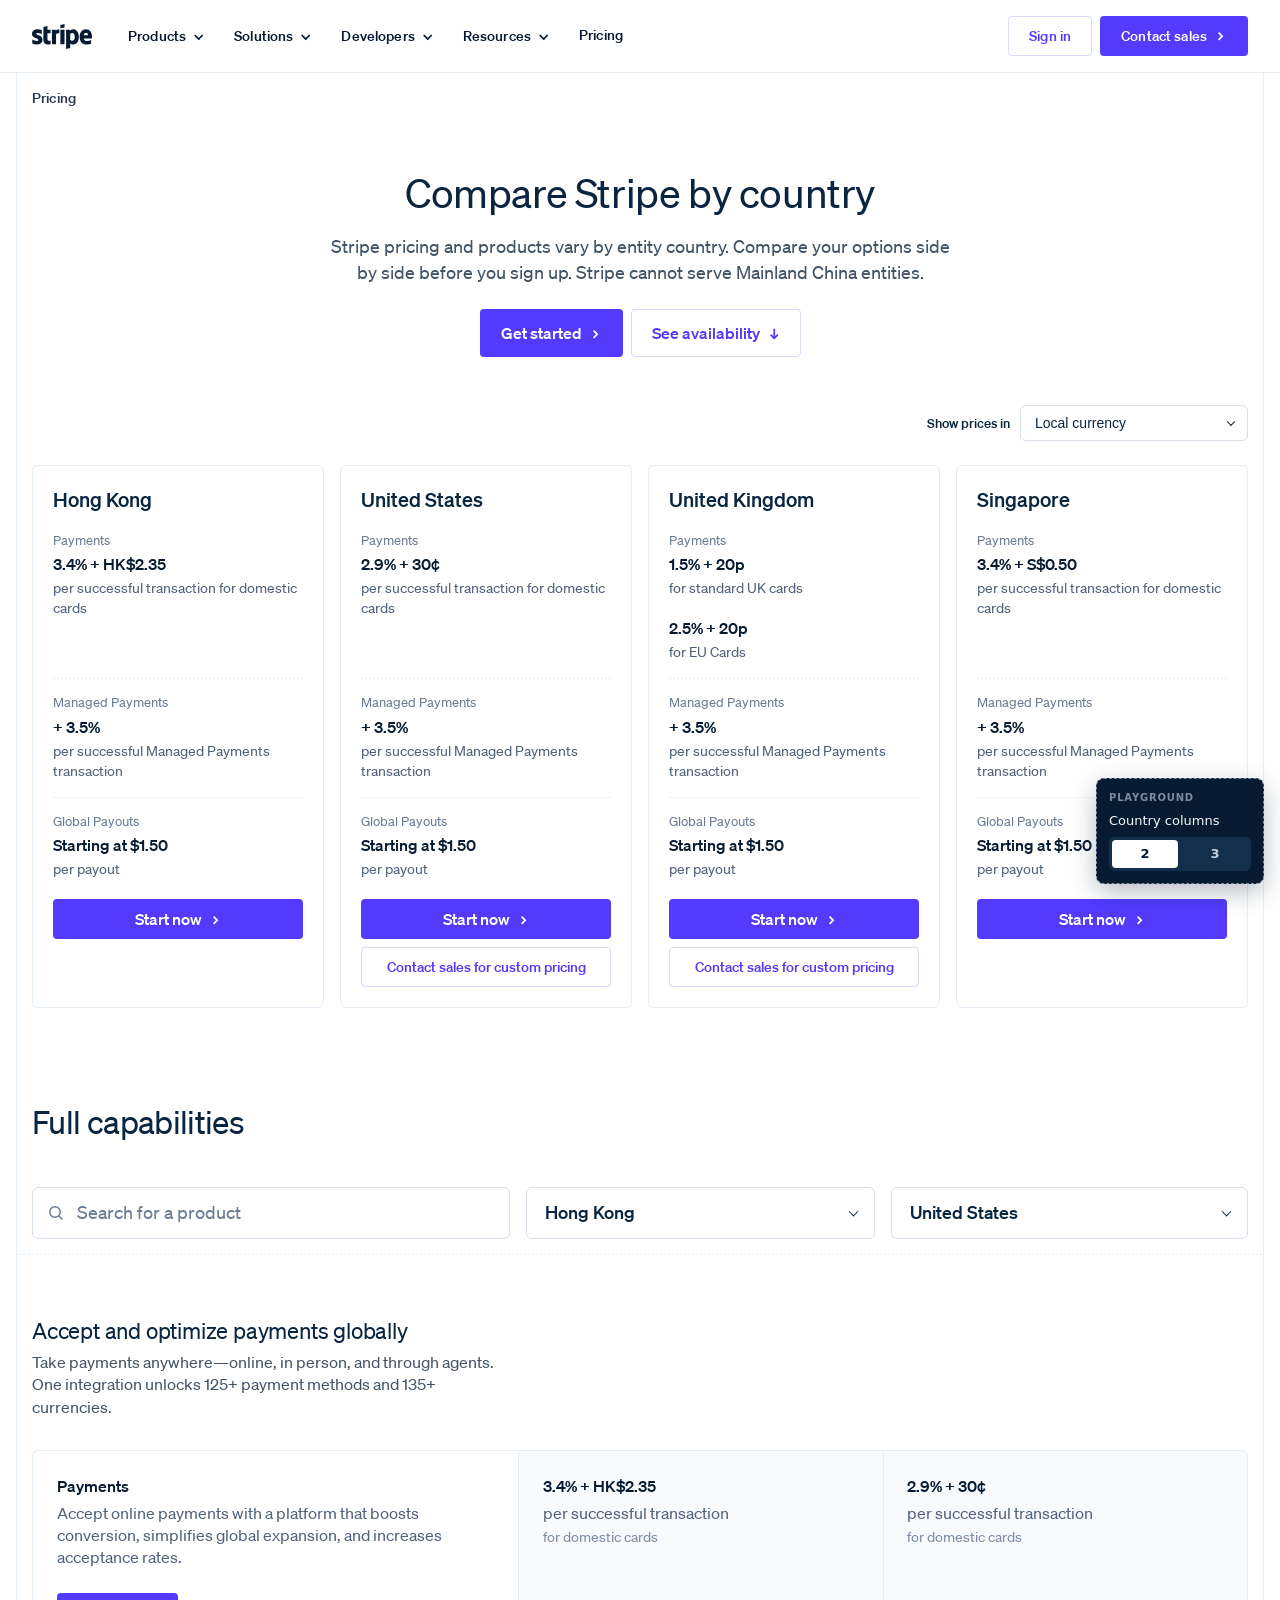
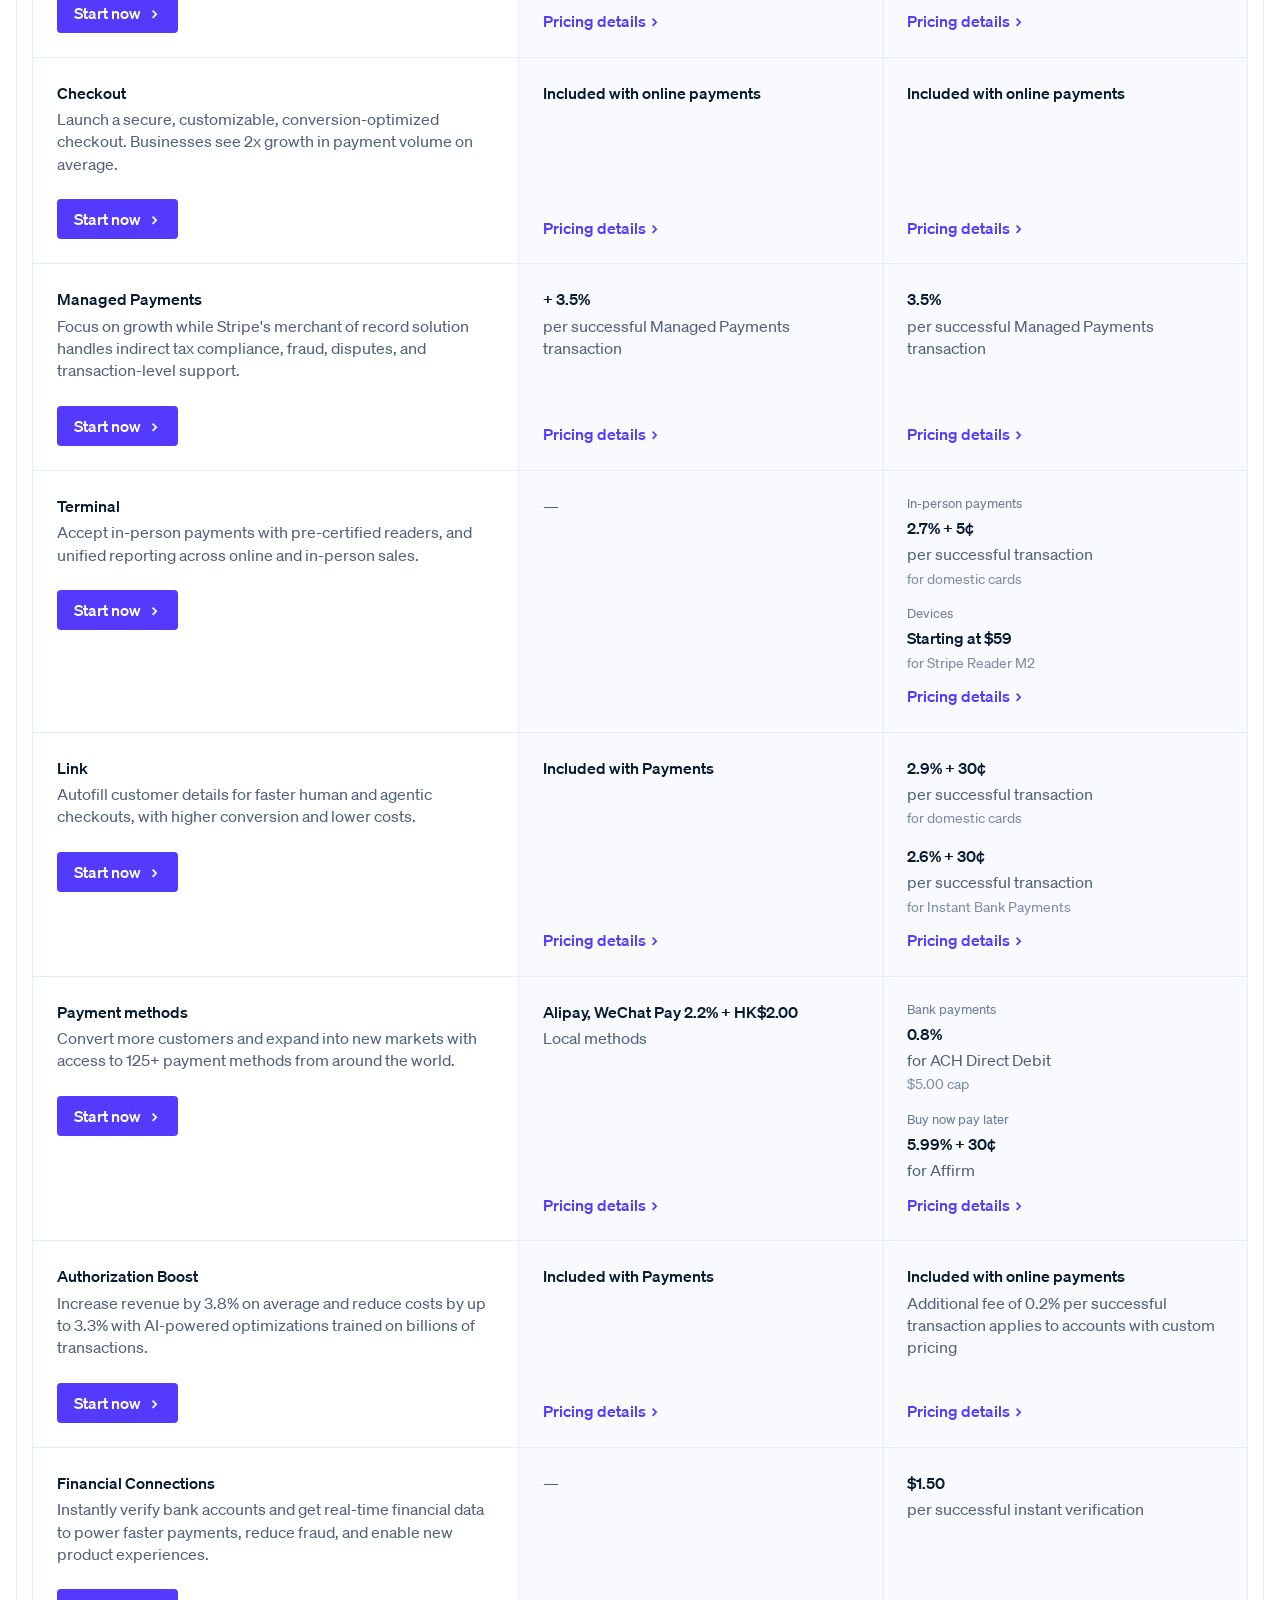
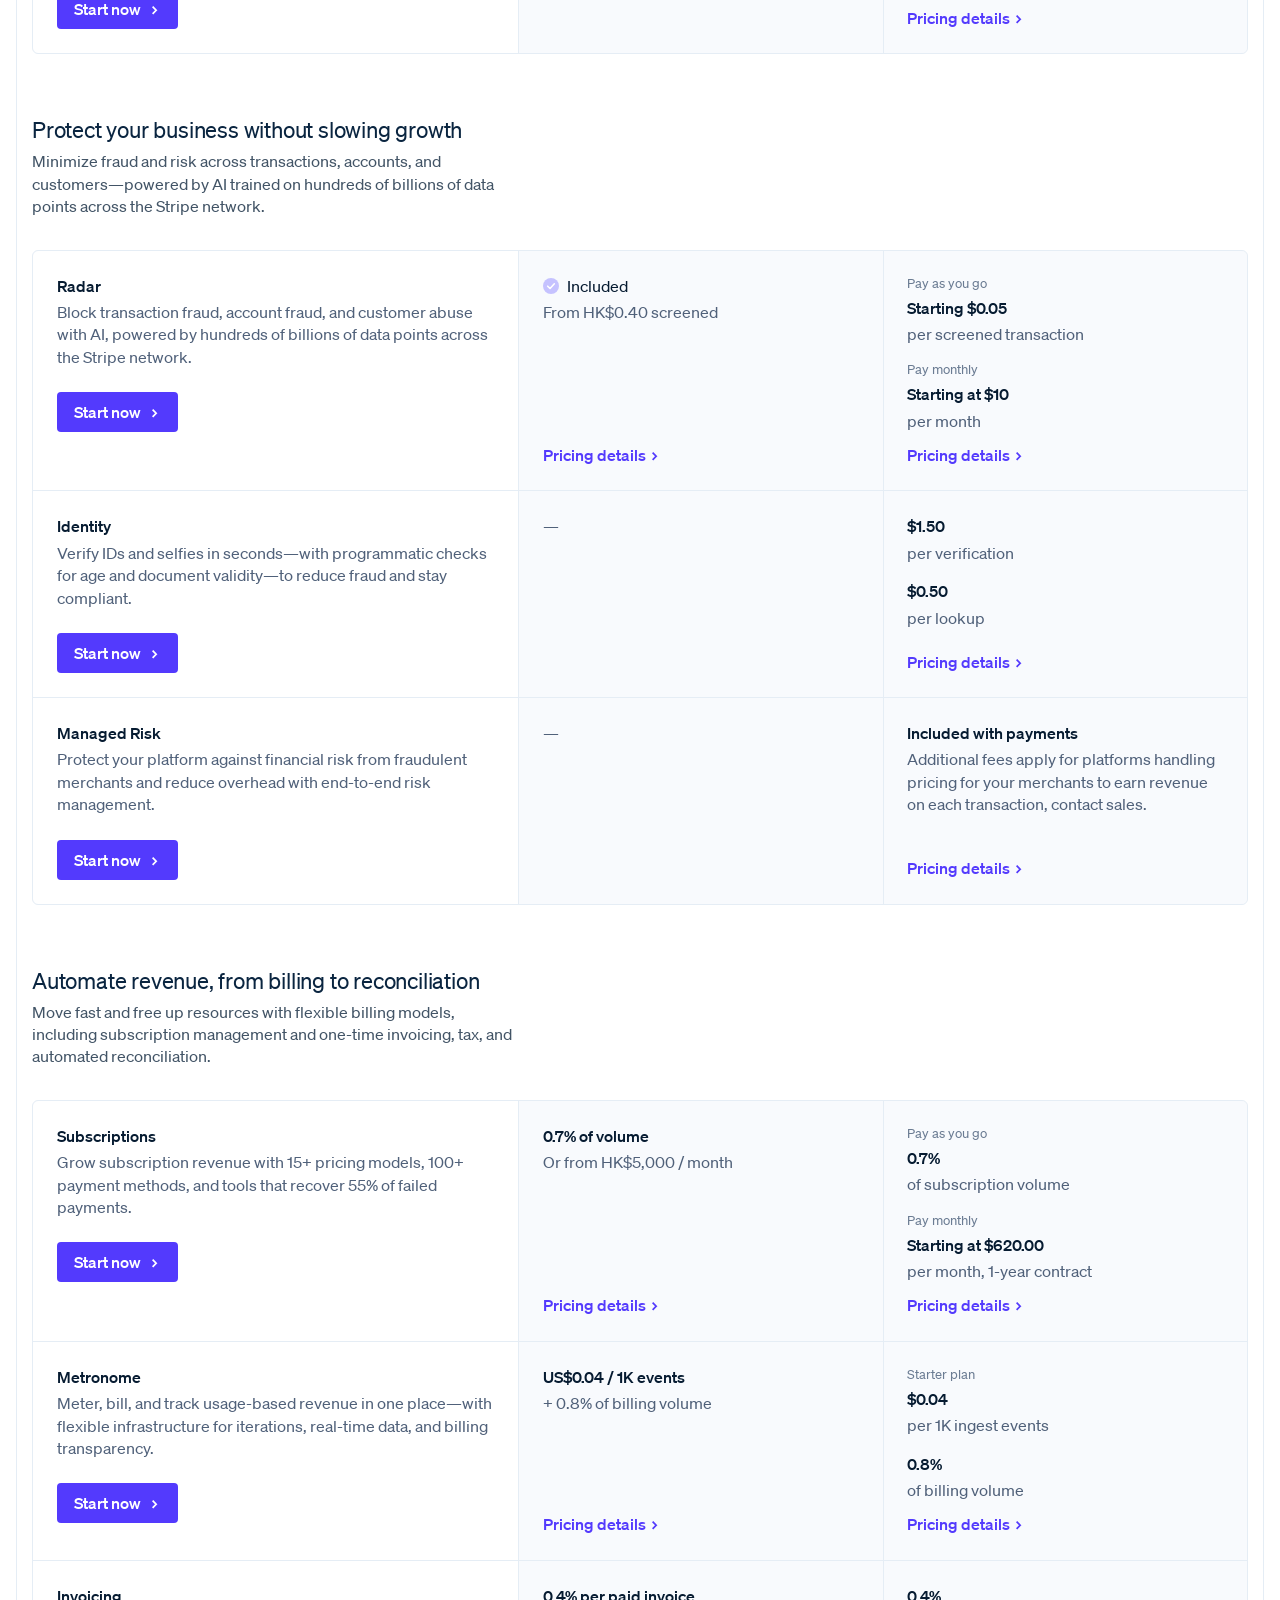
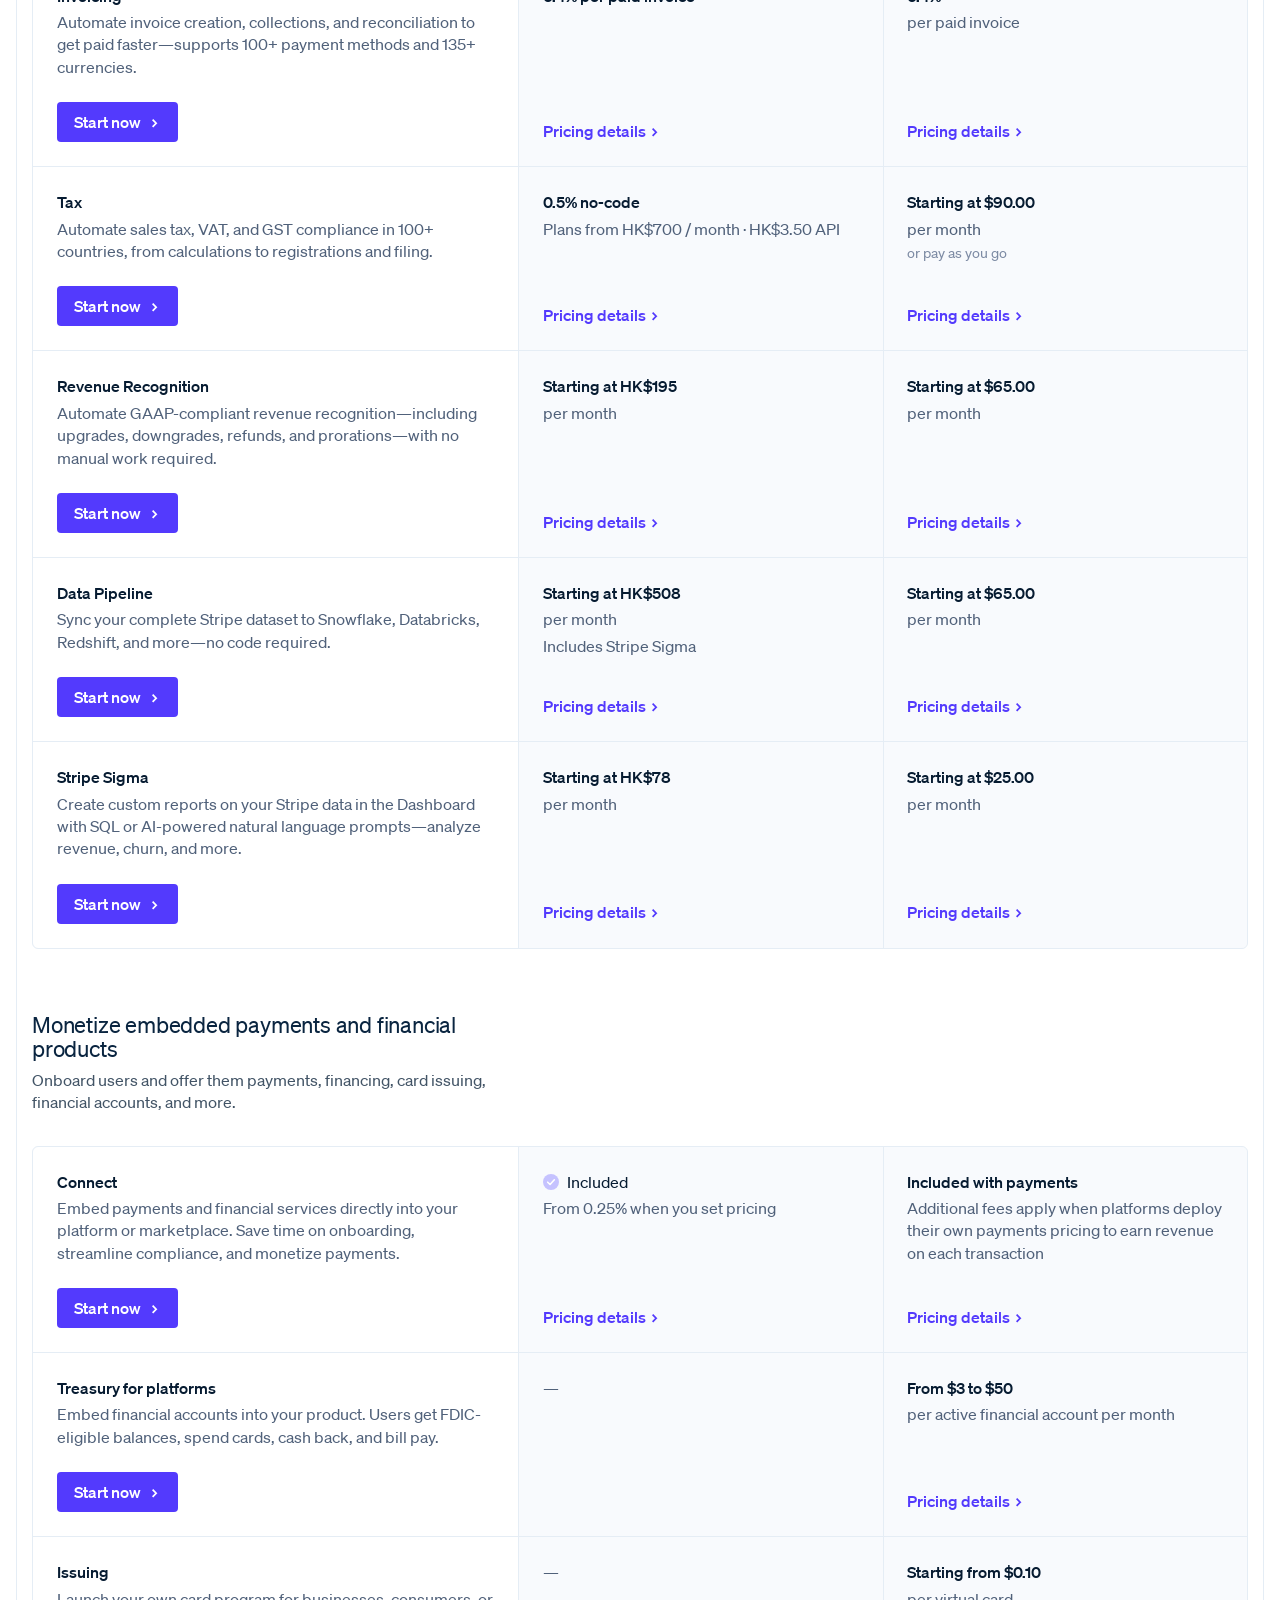
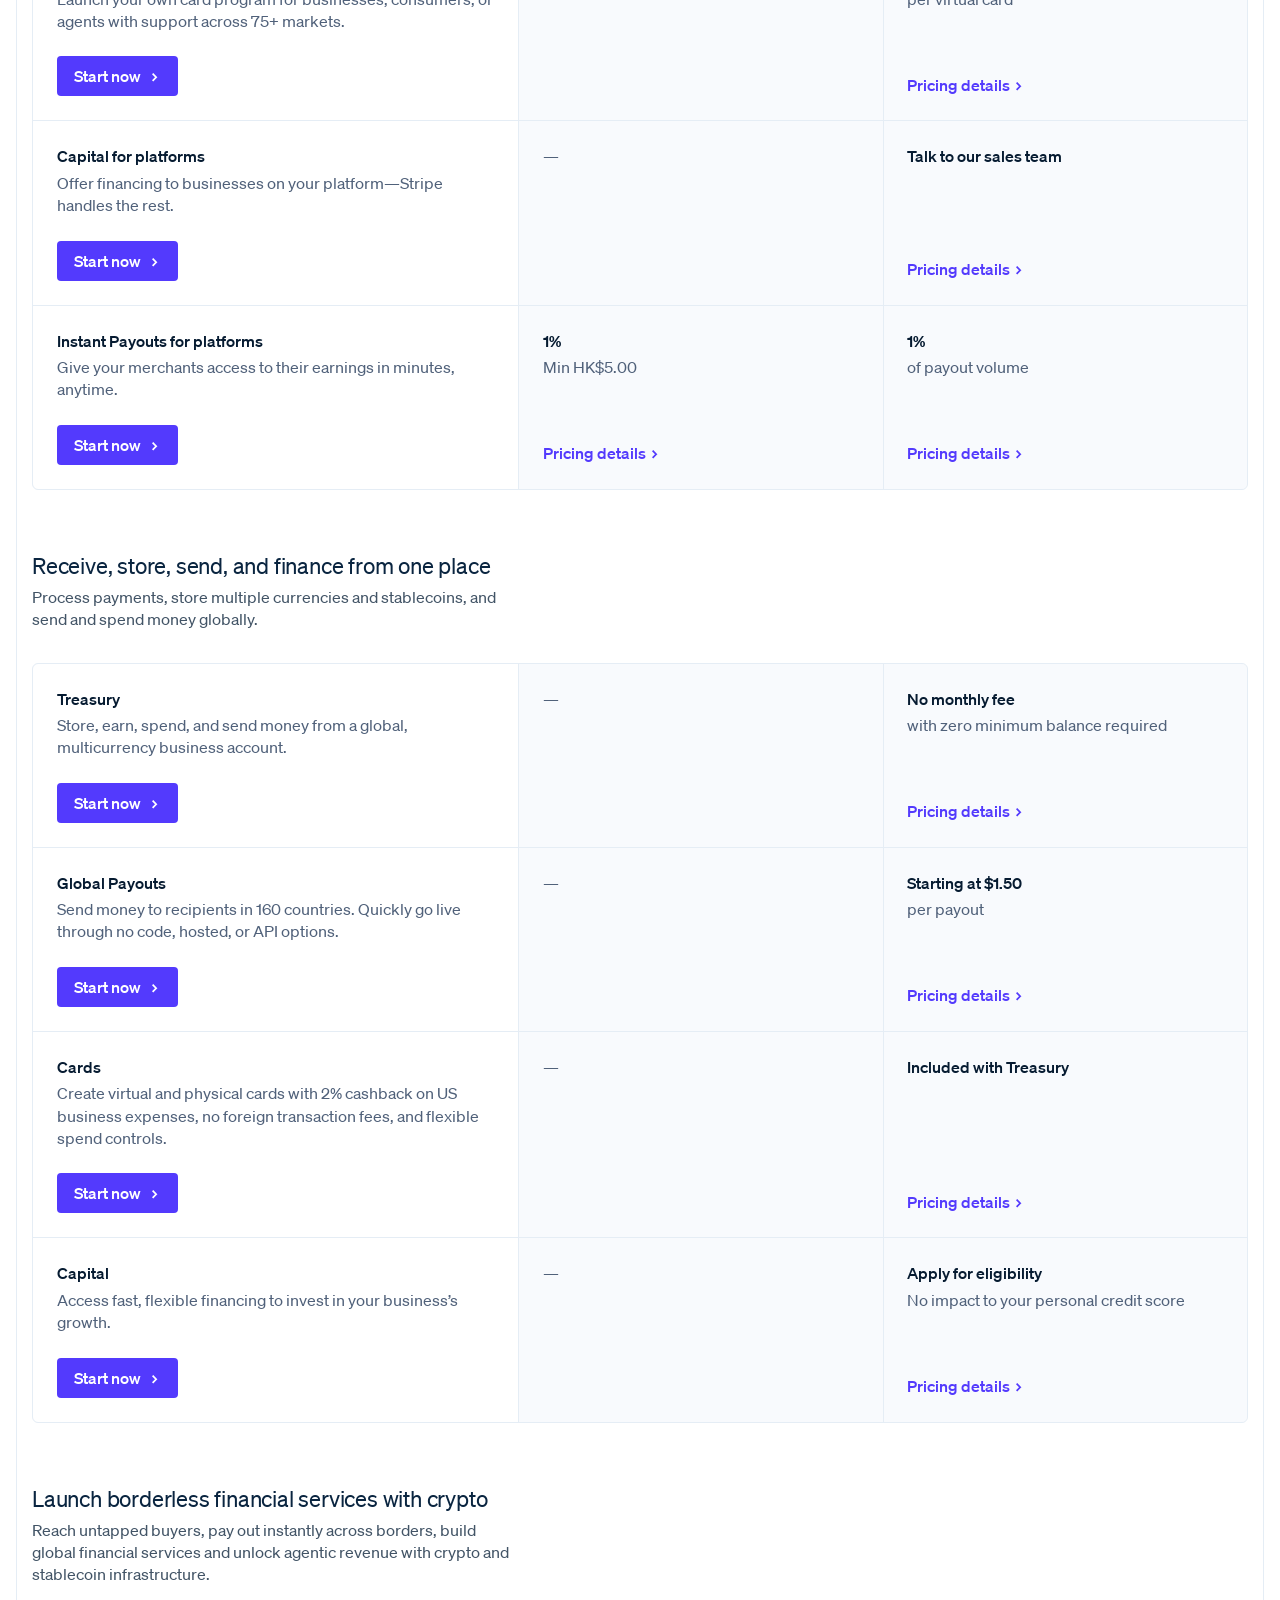
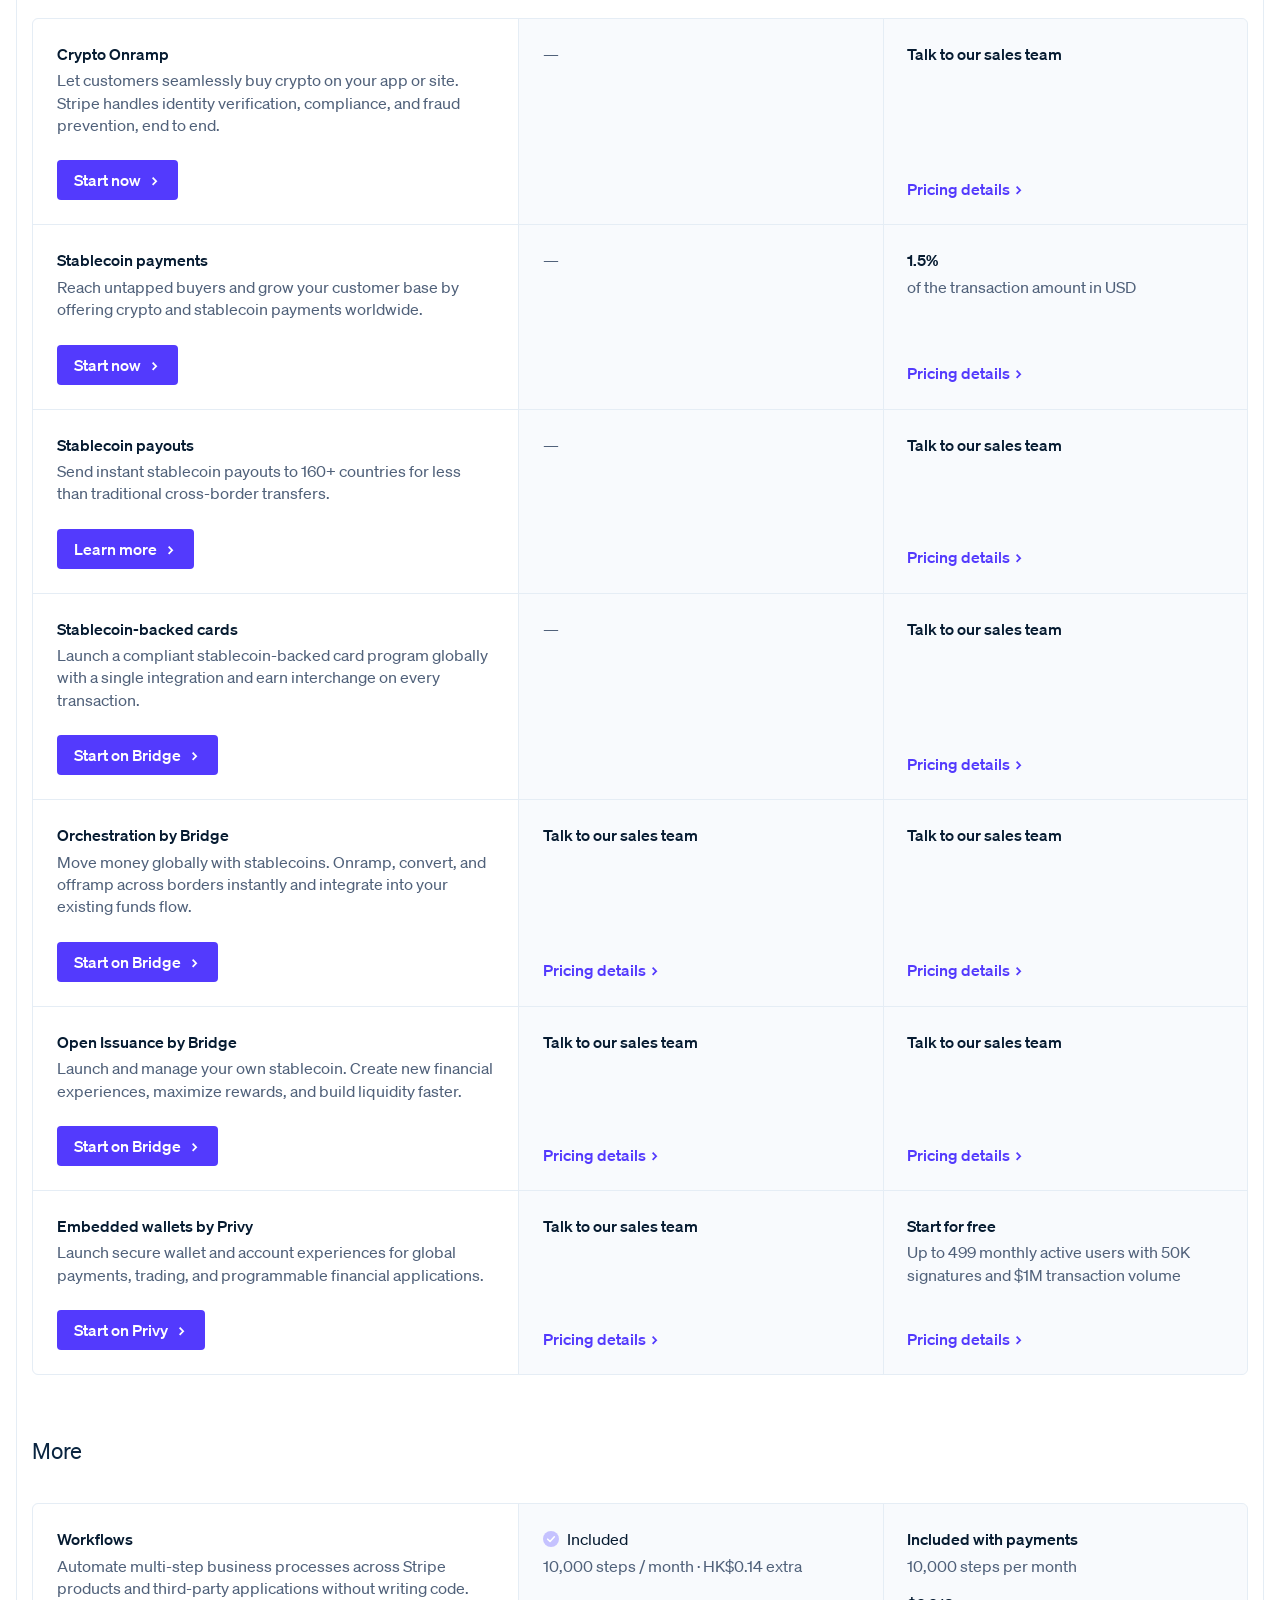
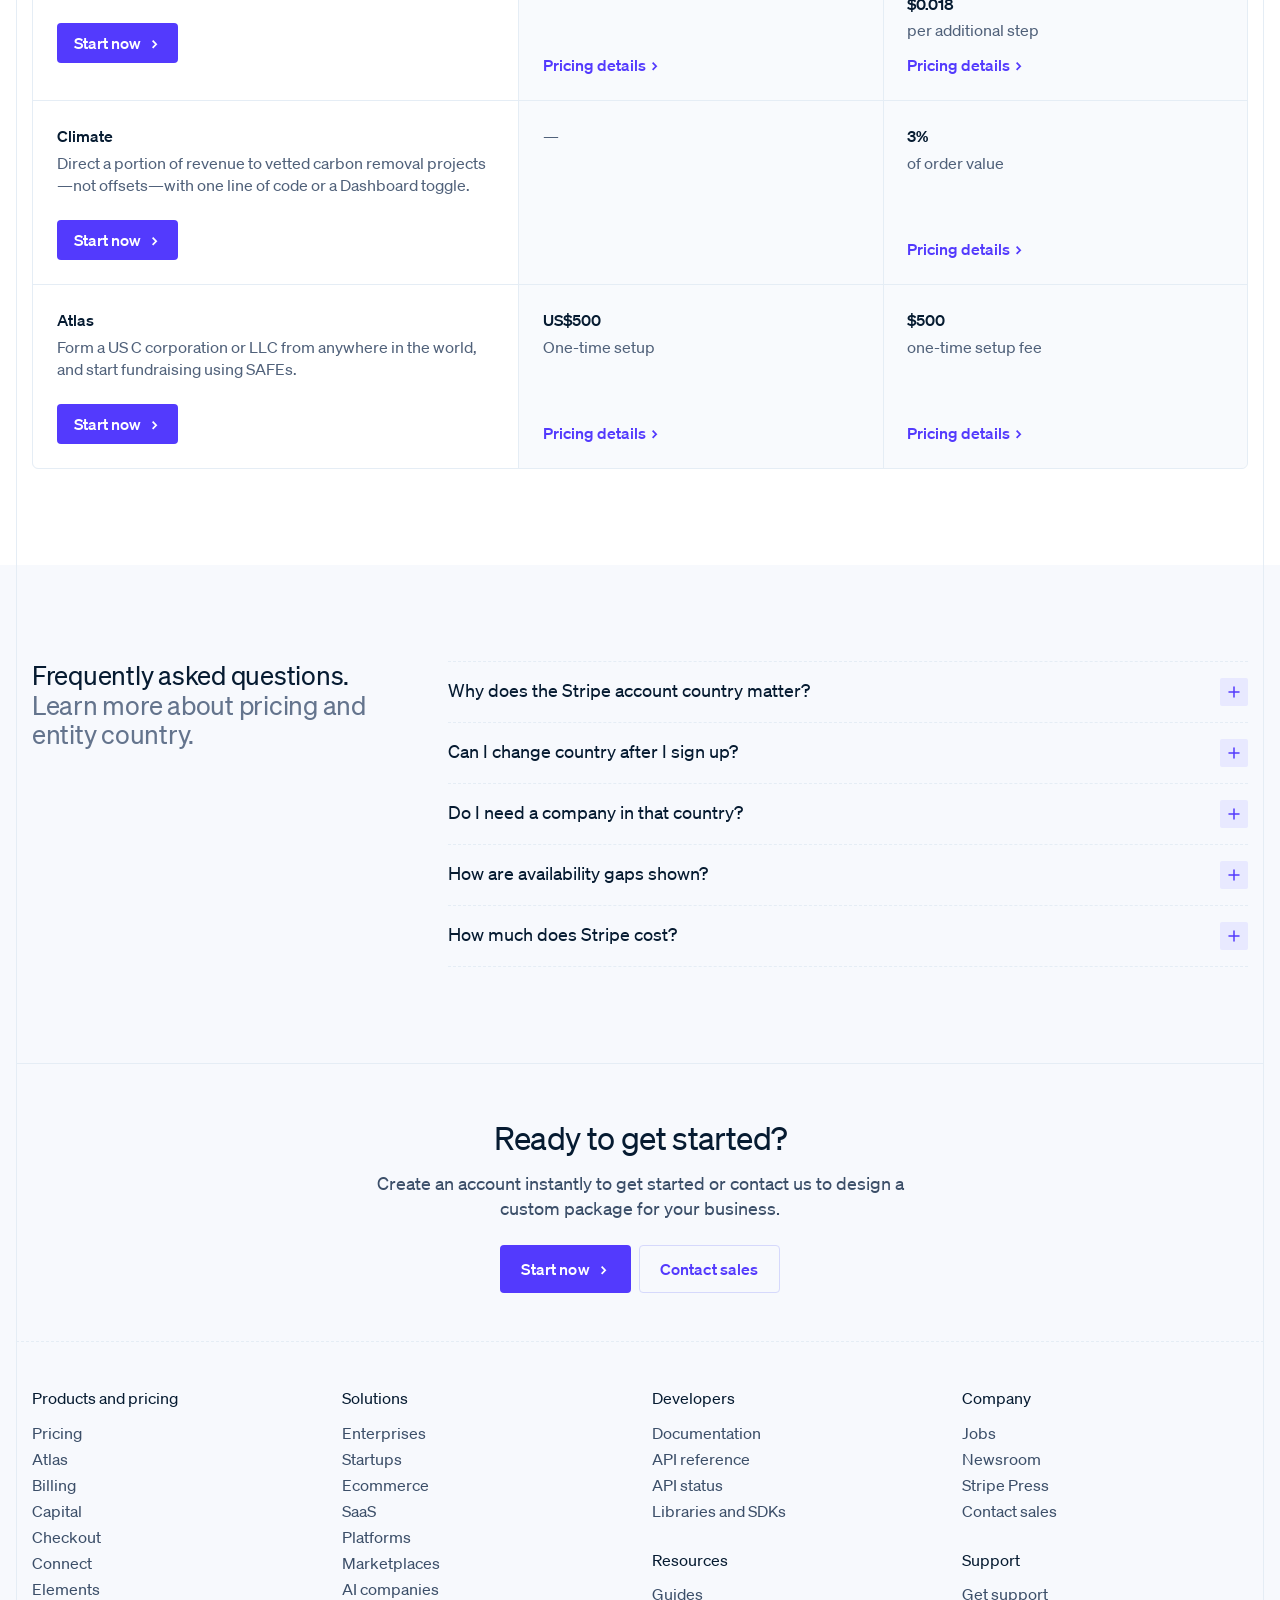
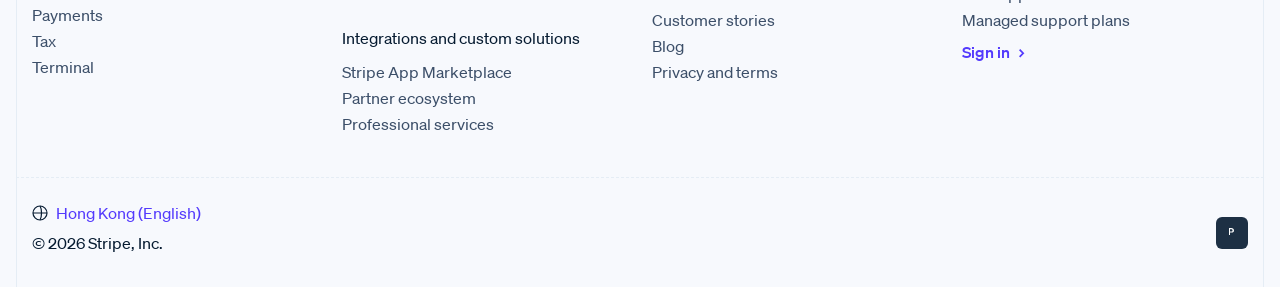
==== commit 9dc91b5c: "Add a 2/3-country column playground and tighten three-column spacing. Co-authored-by: Cursor <cursor" ====
--- a/index.html
+++ b/index.html
@@ -5,9 +5,9 @@
     <meta name="viewport" content="width=device-width, initial-scale=1.0" />
     <meta name="robots" content="noindex, nofollow" />
     <title>Compare pricing by country · Stripe</title>
-    <link rel="stylesheet" href="styles.css?v=price-link-12" />
+    <link rel="stylesheet" href="styles.css?v=compare-head-mid1" />
   </head>
-  <body class="cols-hk cols-us">
+  <body class="cols-hk cols-us compare-count-2">
     <header class="home-header site-header">
       <div class="home-header-container">
         <div class="header-inner">
@@ -347,6 +347,17 @@
                 </select>
               </div>
             </div>
+            <div class="compare-picker__slot">
+              <label class="sr-only" for="compare-slot-2">Third country to compare</label>
+              <div class="compare-select-wrap">
+                <select id="compare-slot-2" class="compare-select" data-compare-slot="2">
+                  <option value="hk" disabled>Hong Kong</option>
+                  <option value="us" disabled>United States</option>
+                  <option value="gb" selected>United Kingdom</option>
+                  <option value="sg">Singapore</option>
+                </select>
+              </div>
+            </div>
           </div>
 
           <p class="compare-search__empty" hidden data-search-empty>No products match your search.</p>
@@ -3354,6 +3365,15 @@
     </footer>
     </div>
 
-    <script src="main.js?v=compare-two-1"></script>
+    <aside class="playground" aria-label="Layout playground">
+      <p class="playground__kicker">Playground</p>
+      <p class="playground__label">Country columns</p>
+      <div class="playground__toggle" role="group" aria-label="Number of country columns">
+        <button type="button" class="playground__btn is-active" data-compare-count="2" aria-pressed="true">2</button>
+        <button type="button" class="playground__btn" data-compare-count="3" aria-pressed="false">3</button>
+      </div>
+    </aside>
+
+    <script src="main.js?v=compare-count-1"></script>
   </body>
 </html>
--- a/styles.css
+++ b/styles.css
@@ -94,6 +94,13 @@
   line-height: 1.4;
   color: var(--ink);
   background: var(--white);
+  --compare-product: 40%;
+  --compare-country: 30%;
+}
+
+body.compare-count-3 {
+  --compare-product: 31%;
+  --compare-country: 23%;
 }
 
 img {
@@ -818,10 +825,16 @@
   top: 0;
   z-index: 8;
   display: grid;
-  grid-template-columns: minmax(0, 40%) minmax(0, 30%) minmax(0, 30%);
+  grid-template-columns: minmax(0, var(--compare-product)) minmax(0, var(--compare-country)) minmax(0, var(--compare-country));
   align-items: stretch;
   margin: 0 0 64px;
   background: #ffffff;
+}
+
+body.compare-count-3 .compare-picker {
+  grid-template-columns:
+    minmax(0, var(--compare-product))
+    repeat(3, minmax(0, var(--compare-country)));
 }
 
 .compare-picker::before {
@@ -945,8 +958,13 @@
   padding: 16px 8px;
 }
 
-.compare-picker__slot:last-child {
+body.compare-count-2 .compare-picker__slot:nth-child(3),
+body.compare-count-3 .compare-picker__slot:nth-child(4) {
   padding-right: 0;
+}
+
+body.compare-count-2 .compare-picker__slot:nth-child(4) {
+  display: none;
 }
 
 .compare-select-wrap {
@@ -1010,8 +1028,13 @@
 }
 
 .capability-block__head {
-  width: 40%;
-  max-width: 40%;
+  width: var(--compare-product);
+  max-width: var(--compare-product);
+}
+
+body.compare-count-3 .capability-block__head {
+  width: calc(var(--compare-product) + (var(--compare-country) / 2));
+  max-width: calc(var(--compare-product) + (var(--compare-country) / 2));
 }
 
 .capability-block__title {
@@ -1049,14 +1072,14 @@
 }
 
 .cmp__col-product {
-  width: 40%;
+  width: var(--compare-product);
 }
 
 .cmp__col-hk,
 .cmp__col-us,
 .cmp__col-gb,
 .cmp__col-sg {
-  width: 30%;
+  width: var(--compare-country);
 }
 
 body:not(.cols-hk) .cmp__col-hk,
@@ -1103,8 +1126,8 @@
   position: sticky;
   left: 0;
   z-index: 1;
-  width: 40%;
-  min-width: 40%;
+  width: var(--compare-product);
+  min-width: var(--compare-product);
   box-sizing: border-box;
   background: var(--white);
   color: #061b31;
@@ -1300,7 +1323,7 @@
 .col-gb,
 .col-sg {
   display: none;
-  width: 30%;
+  width: var(--compare-country);
 }
 
 .cmp tbody td.col-hk,
@@ -1824,6 +1847,11 @@
     min-width: 720px;
   }
 
+  body.compare-count-3 .compare-picker,
+  body.compare-count-3 .cmp {
+    min-width: 980px;
+  }
+
   .hero__title {
     font-size: 32px;
     line-height: 40px;
@@ -1848,3 +1876,78 @@
 body.nav-open .nav-link {
   min-height: 40px;
 }
+
+.playground {
+  position: fixed;
+  z-index: 200;
+  right: 16px;
+  bottom: 16px;
+  display: flex;
+  flex-direction: column;
+  gap: 8px;
+  width: 168px;
+  padding: 12px;
+  border: 1px dashed #7d8ba4;
+  border-radius: 8px;
+  background: #061b31;
+  color: #f8fafd;
+  box-shadow: 0 8px 24px rgba(6, 27, 49, 0.28);
+  font-family: ui-sans-serif, system-ui, sans-serif;
+}
+
+.playground__kicker {
+  margin: 0;
+  color: #7d8ba4;
+  font-size: 10px;
+  font-weight: 600;
+  letter-spacing: 0.08em;
+  text-transform: uppercase;
+}
+
+.playground__label {
+  margin: 0;
+  font-size: 13px;
+  font-weight: 500;
+  line-height: 1.3;
+}
+
+.playground__toggle {
+  display: grid;
+  grid-template-columns: 1fr 1fr;
+  gap: 4px;
+  padding: 3px;
+  border-radius: 6px;
+  background: #12304c;
+}
+
+.playground__btn {
+  margin: 0;
+  padding: 6px 8px;
+  border: 0;
+  border-radius: 4px;
+  background: transparent;
+  color: #c4d0de;
+  font-family: inherit;
+  font-size: 13px;
+  font-weight: 600;
+  line-height: 1.2;
+  cursor: pointer;
+}
+
+.playground__btn:hover {
+  color: #ffffff;
+}
+
+.playground__btn.is-active {
+  background: #ffffff;
+  color: #061b31;
+}
+
+.playground__btn:focus {
+  outline: none;
+}
+
+.playground__btn:focus-visible {
+  outline: 2px solid #533afd;
+  outline-offset: 2px;
+}
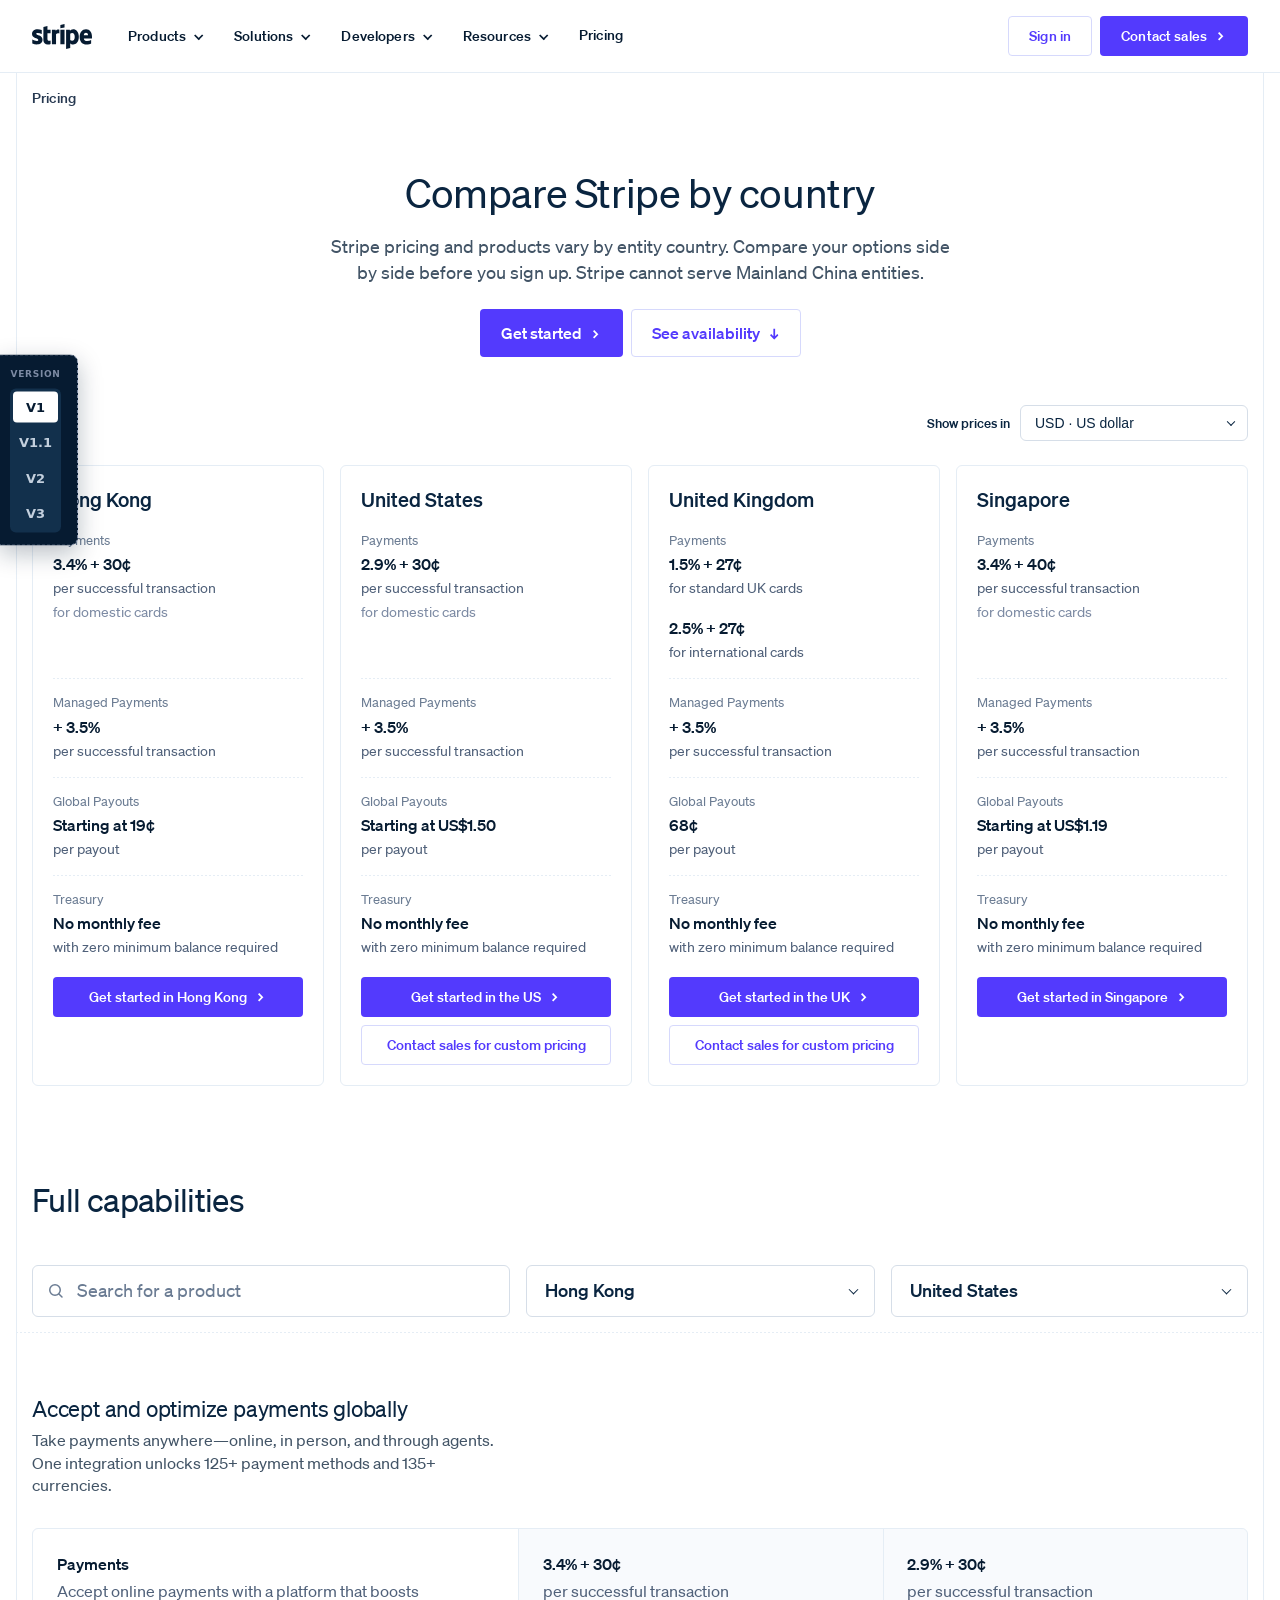
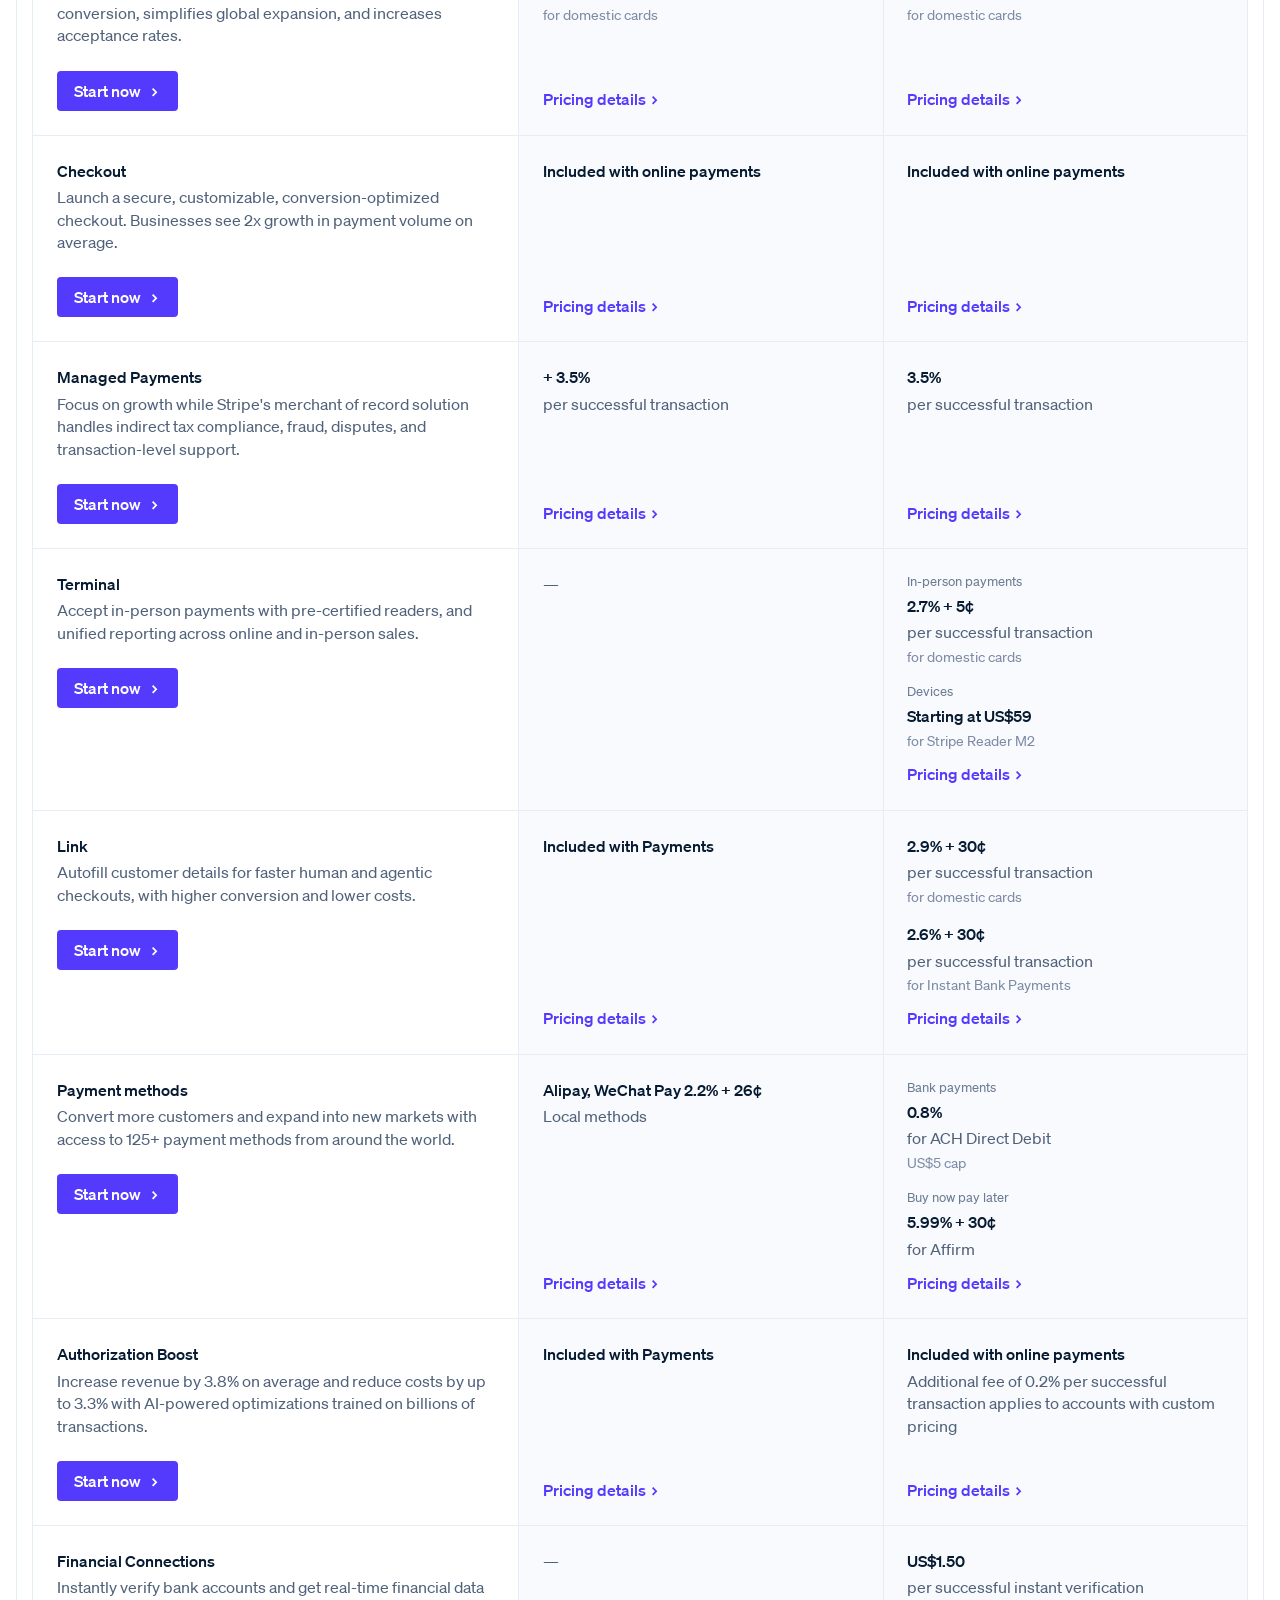
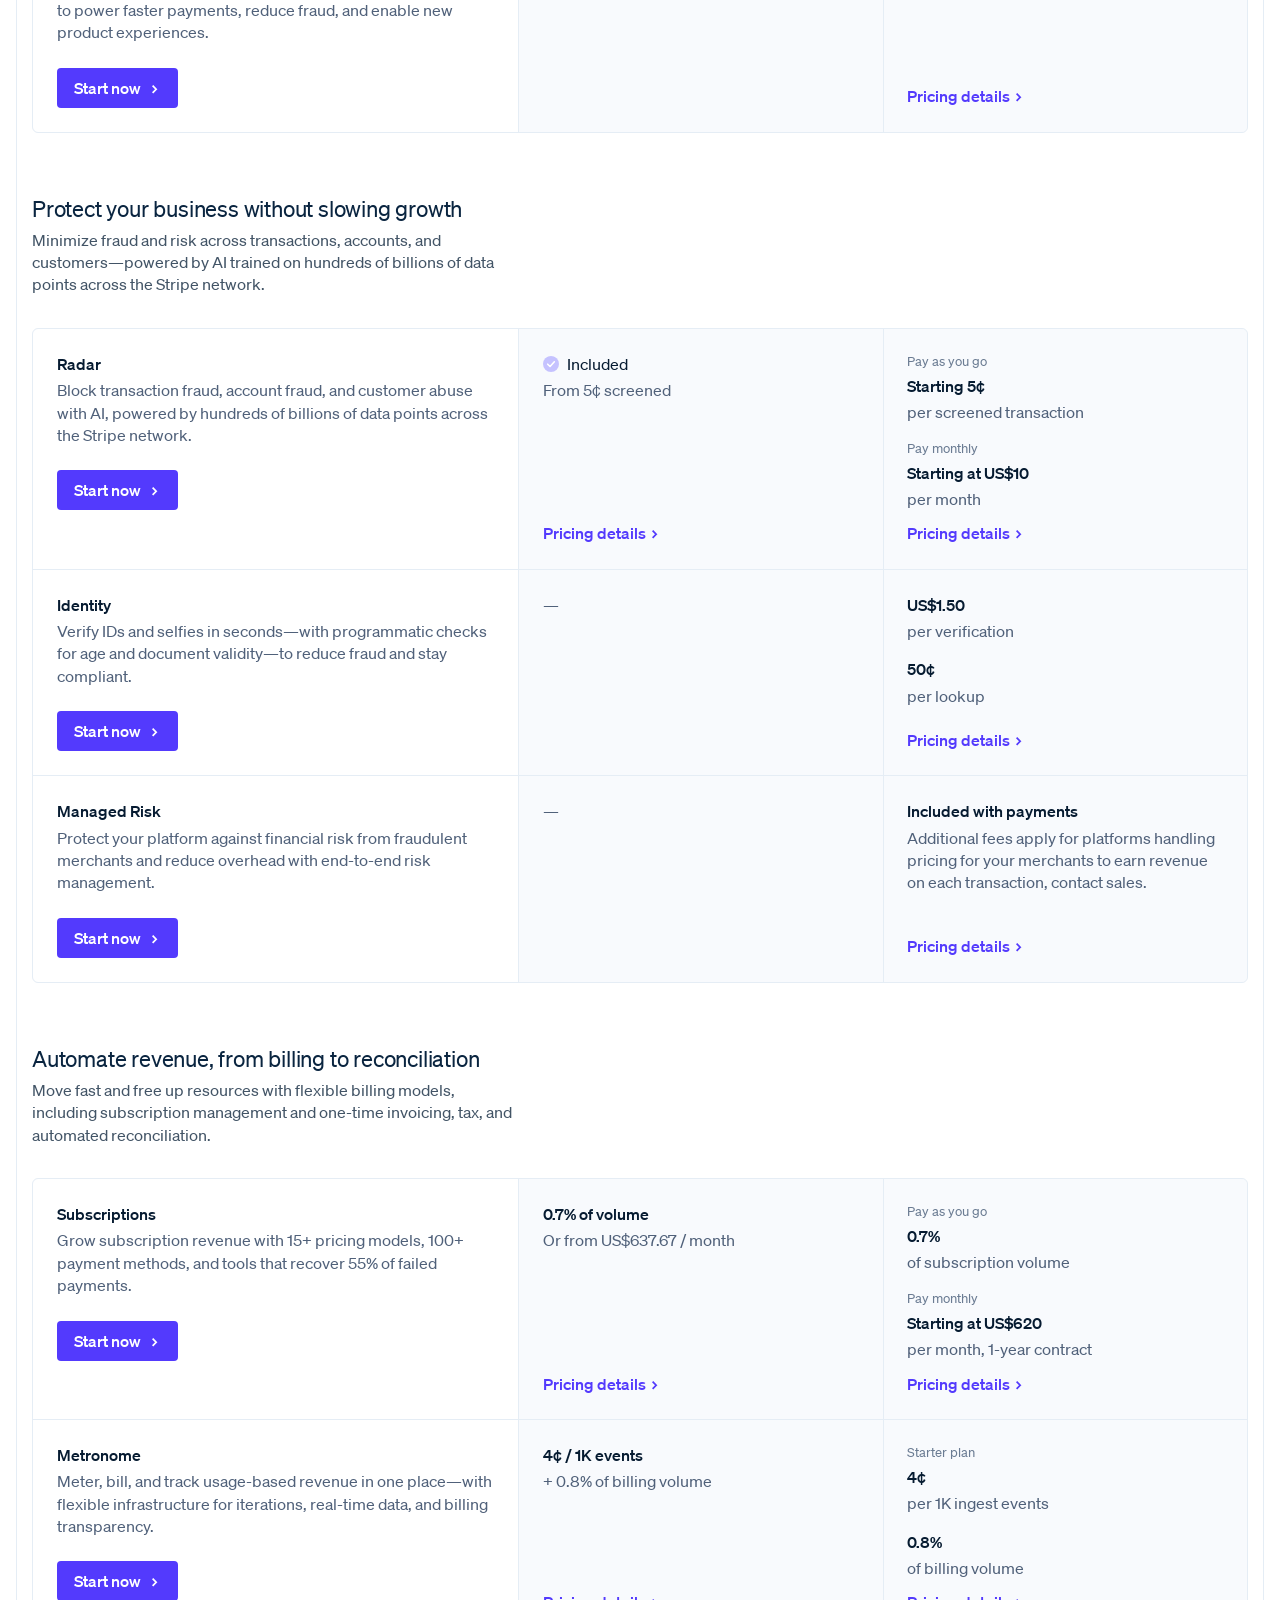
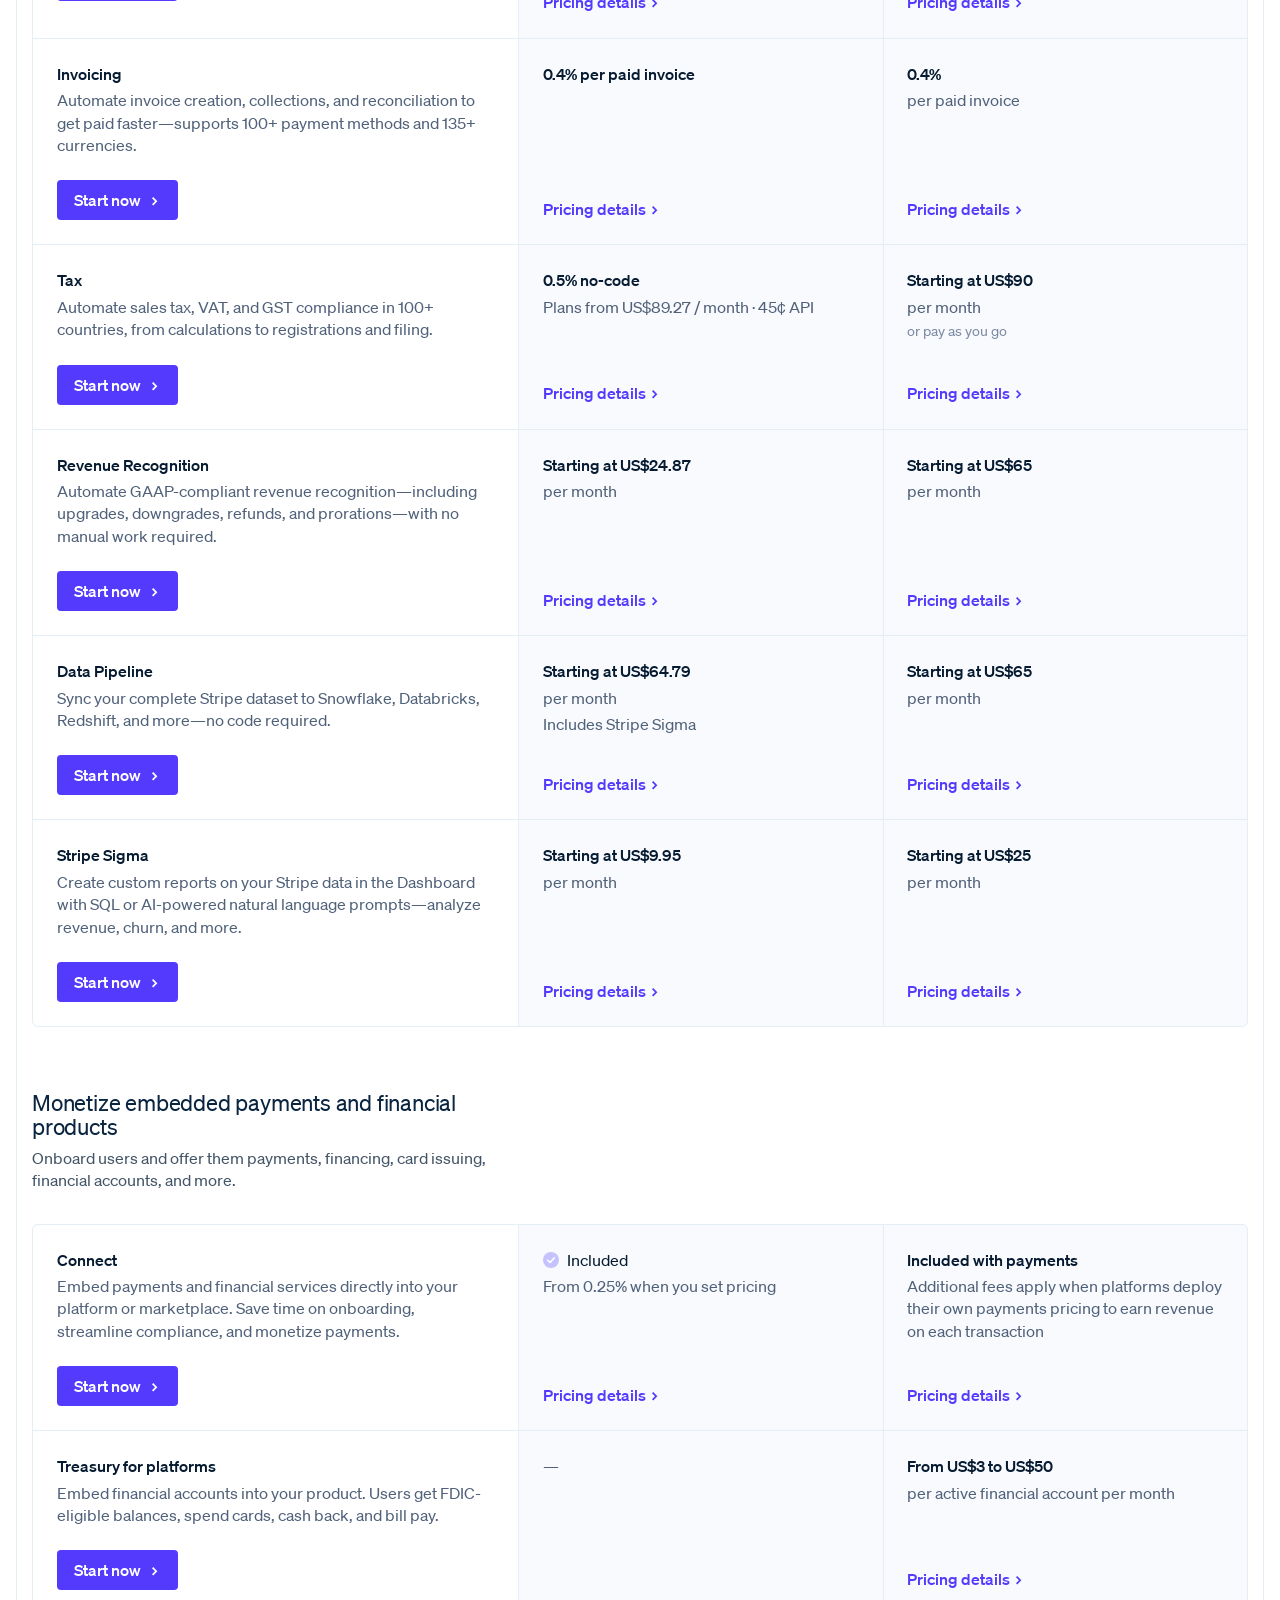
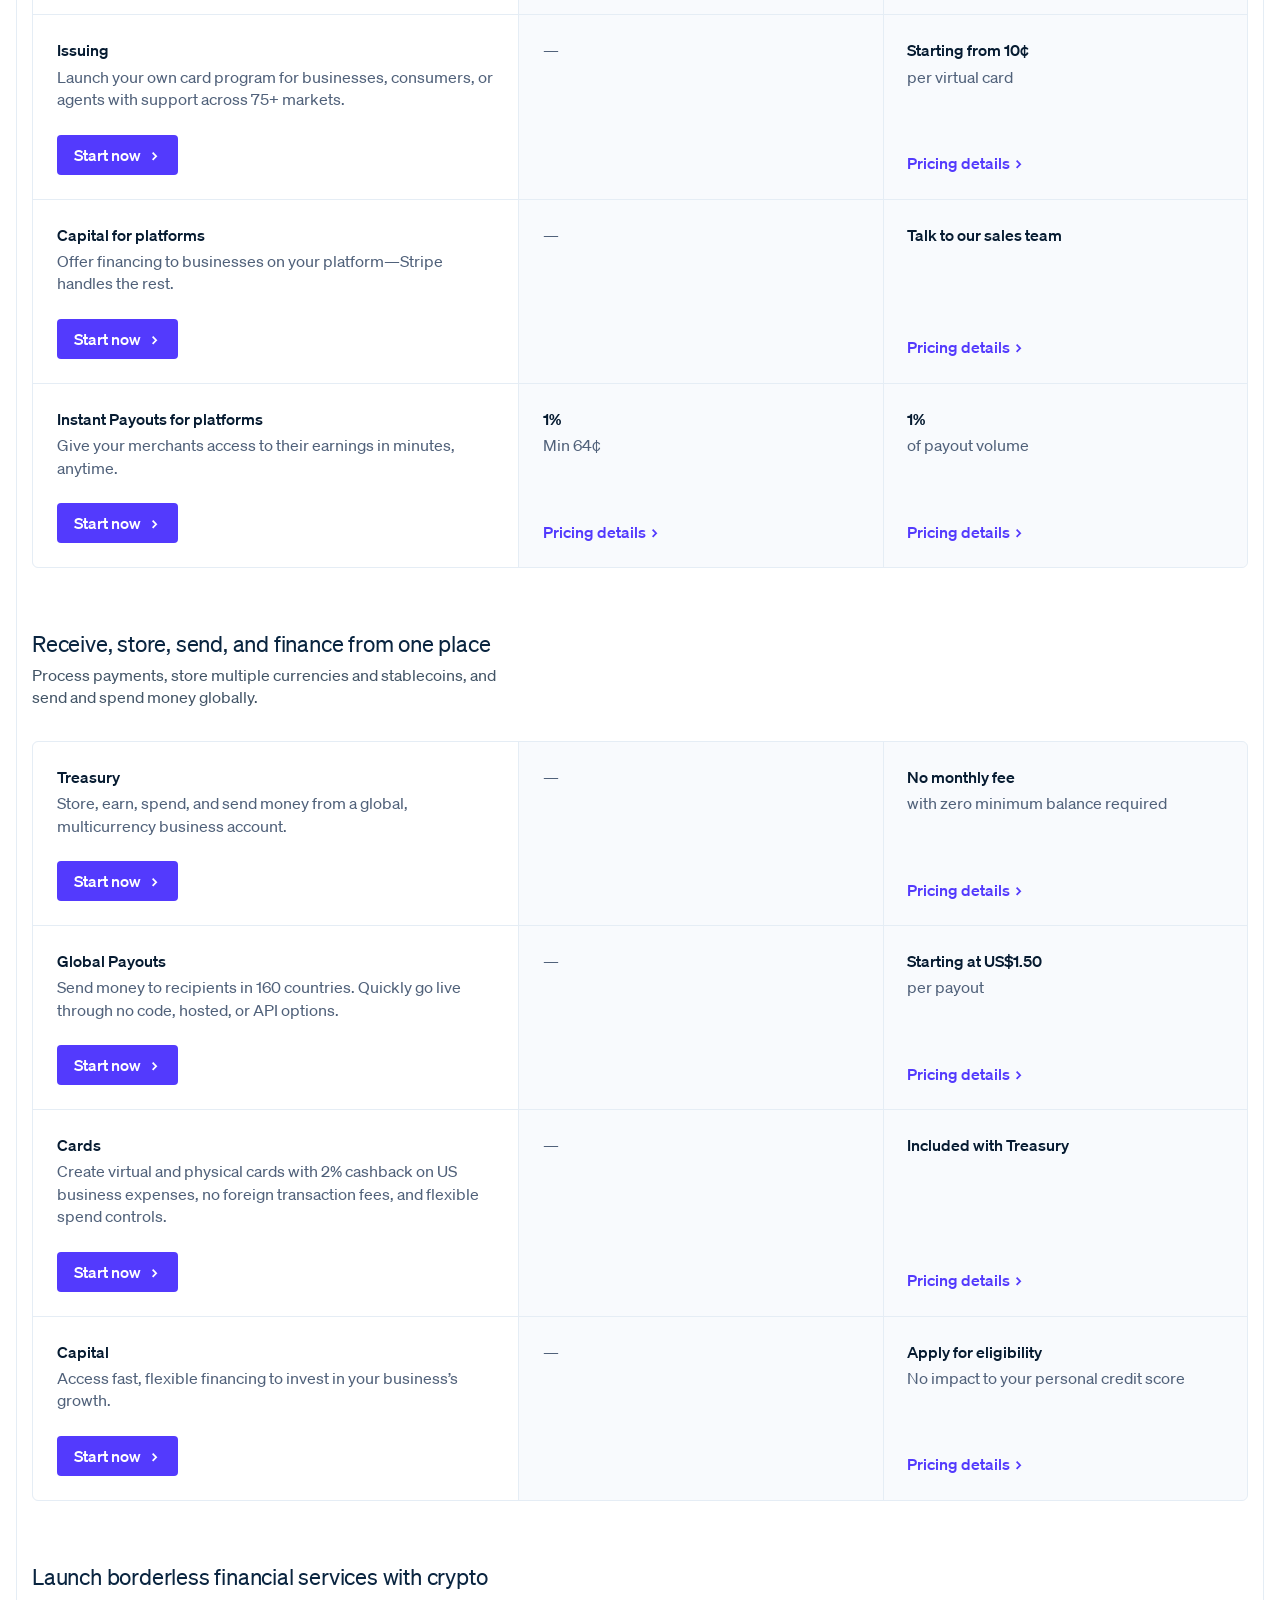
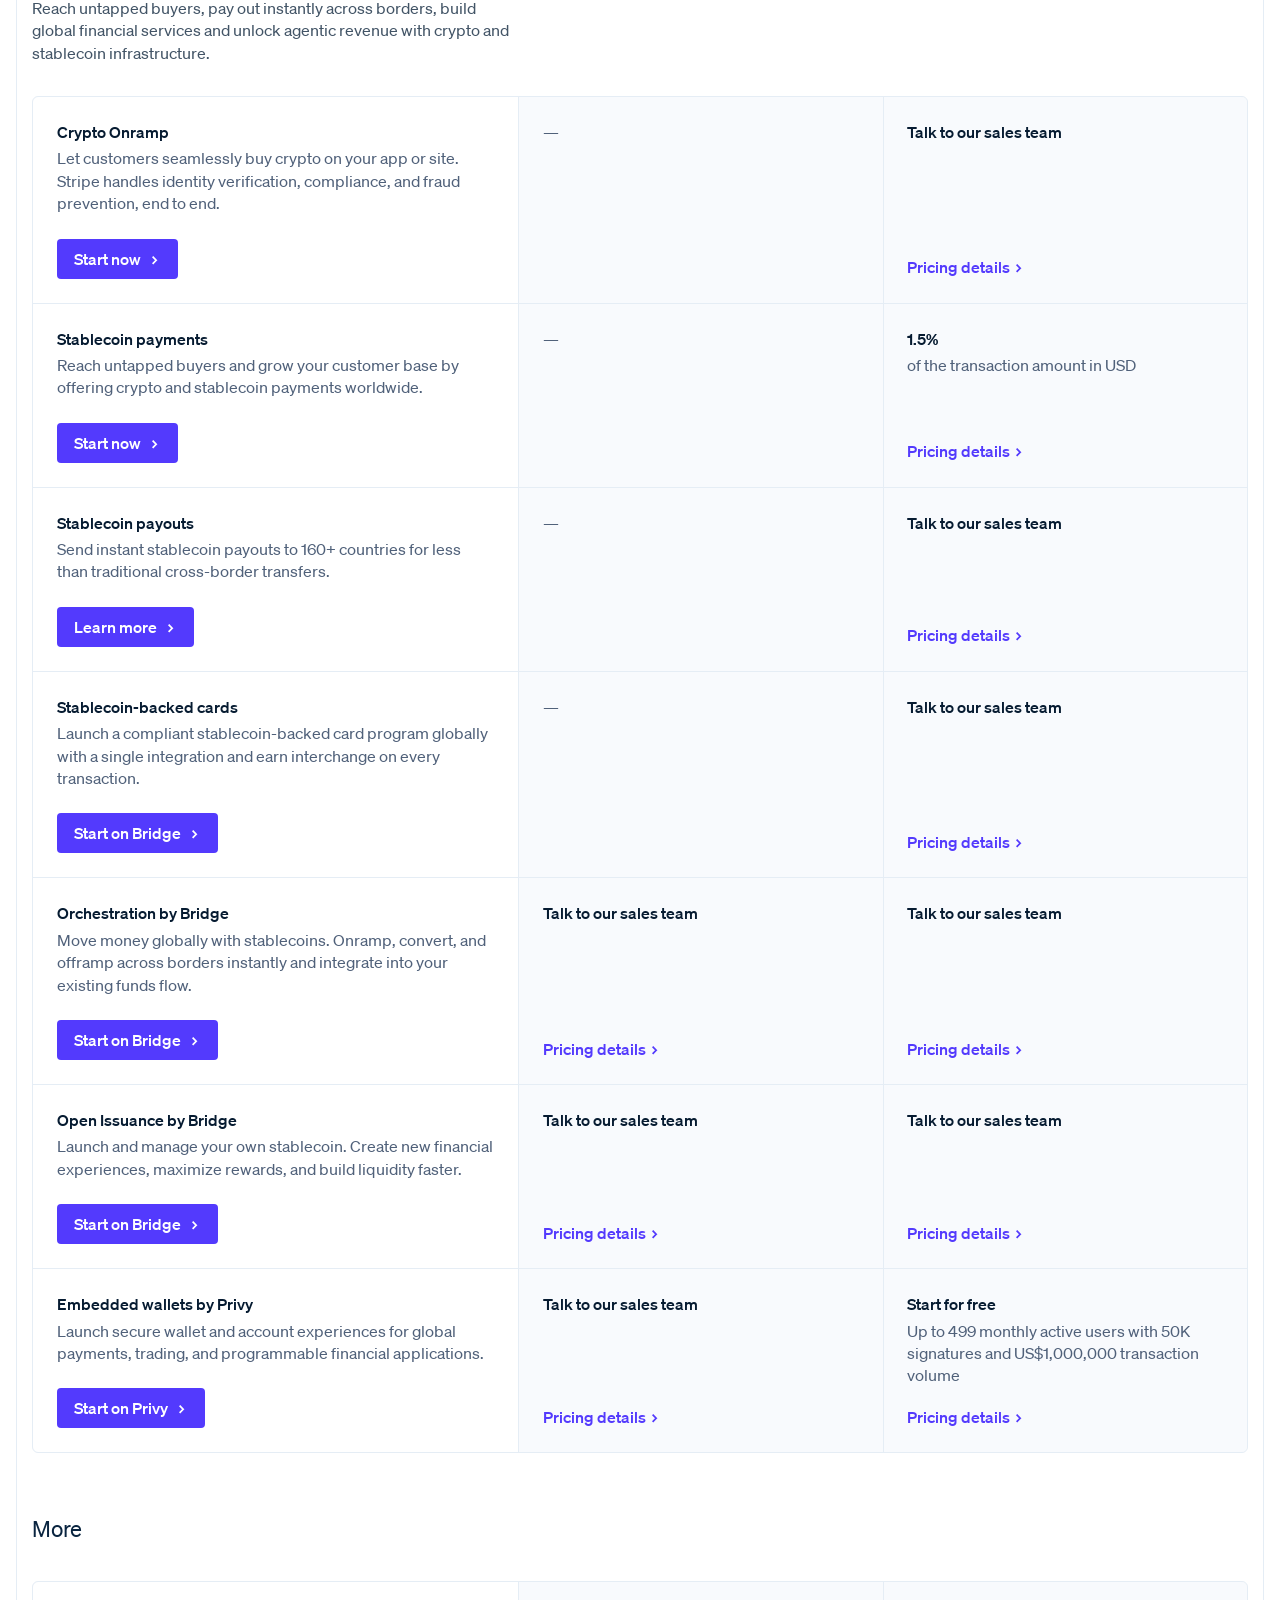
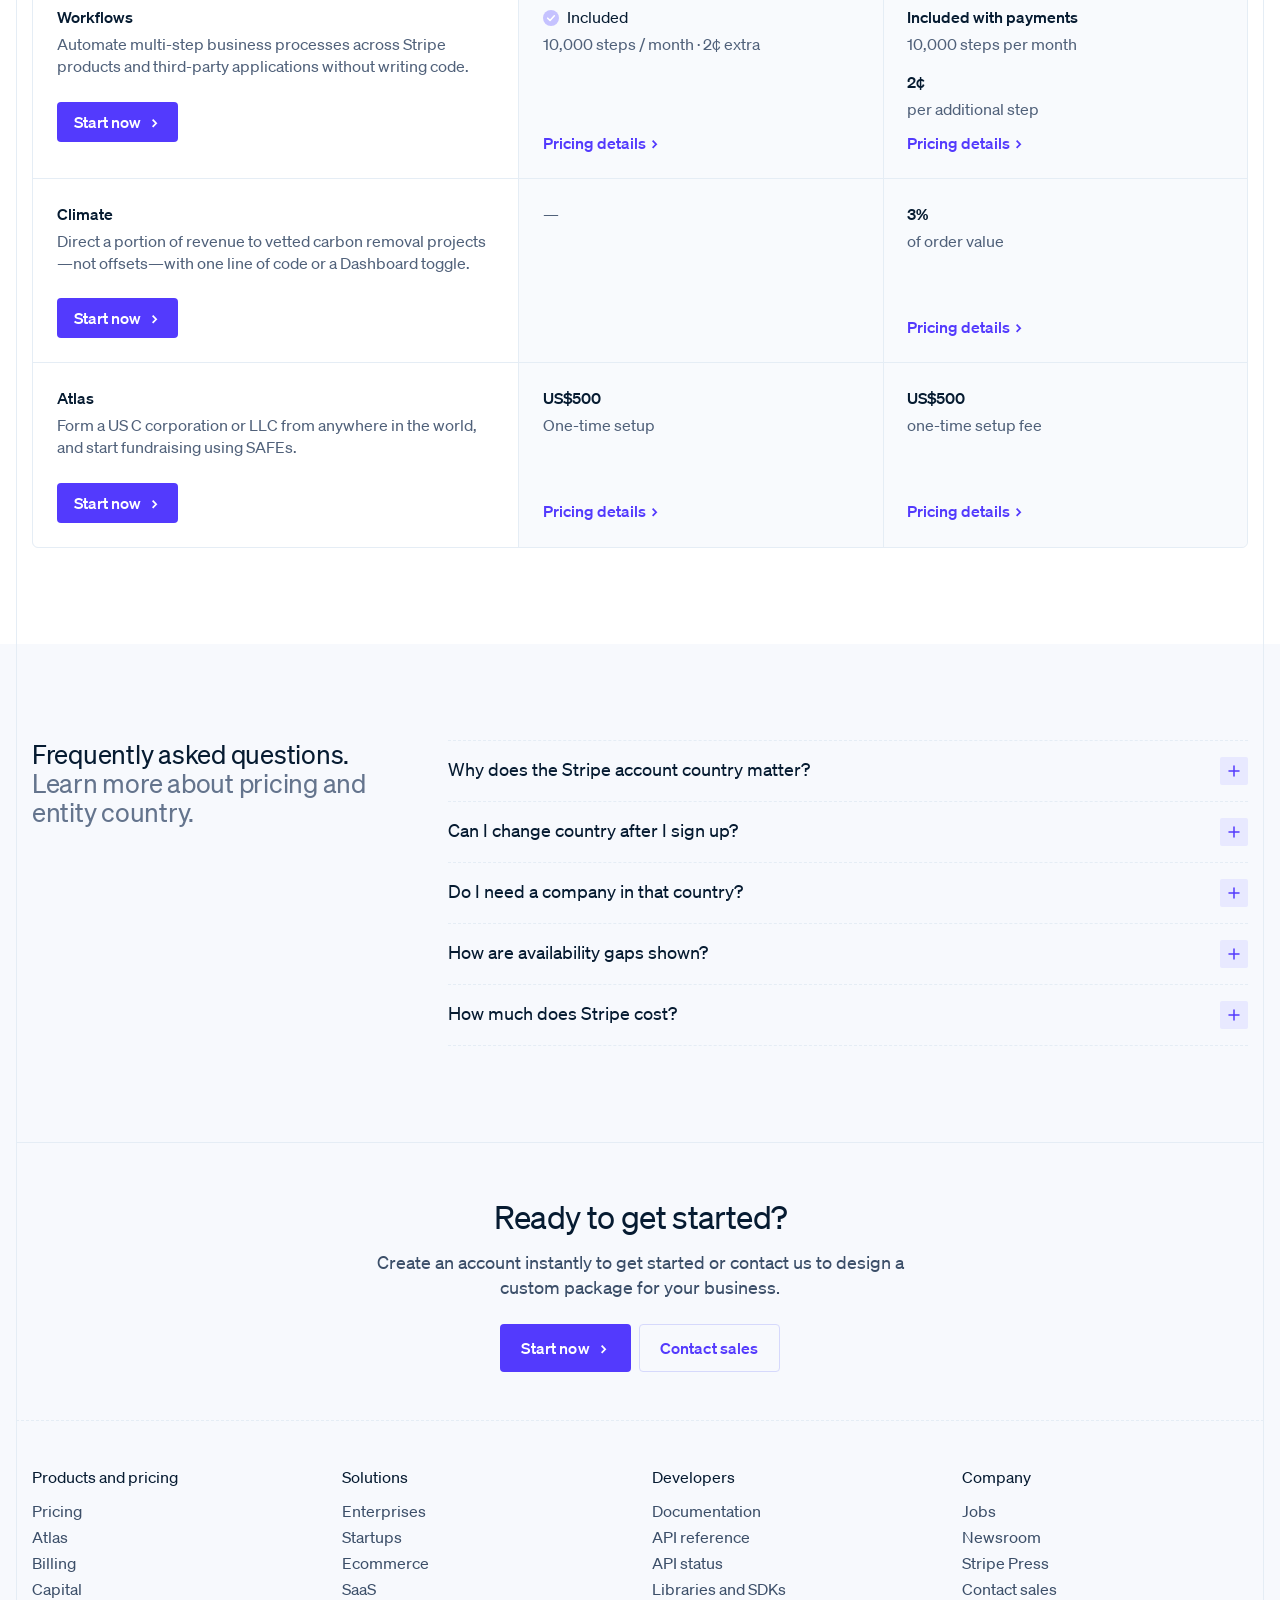
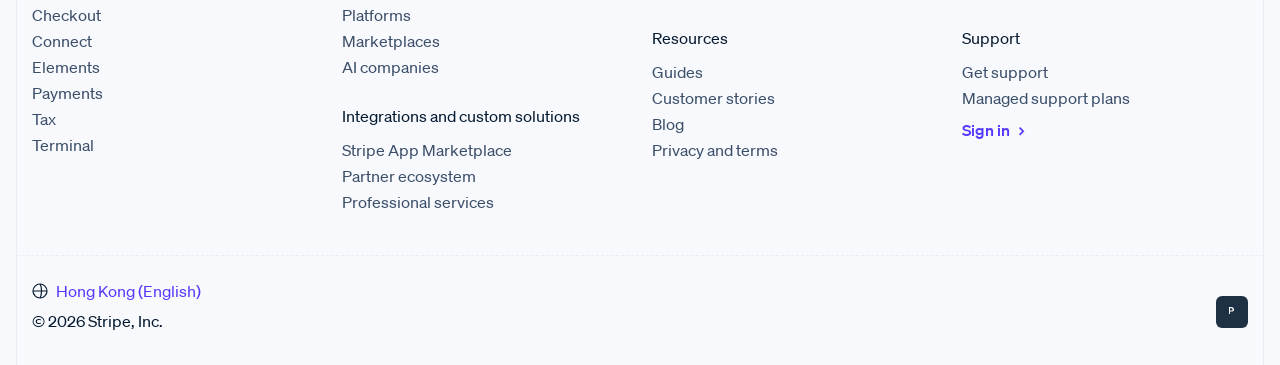
==== commit 4c74cb00: "Add v1.1 and v3 variants, and point v2 card pricing links into the table. v3 compares availability w" ====
--- a/index.html
+++ b/index.html
@@ -5,9 +5,10 @@
     <meta name="viewport" content="width=device-width, initial-scale=1.0" />
     <meta name="robots" content="noindex, nofollow" />
     <title>Compare pricing by country · Stripe</title>
-    <link rel="stylesheet" href="styles.css?v=compare-head-mid1" />
+    <link rel="stylesheet" href="styles.css?v=note-sm" />
+    <link rel="stylesheet" href="version-switch.css?v=v11" />
   </head>
-  <body class="cols-hk cols-us compare-count-2">
+  <body class="cols-hk cols-us">
     <header class="home-header site-header">
       <div class="home-header-container">
         <div class="header-inner">
@@ -131,8 +132,8 @@
               <label class="currency-switcher__label" for="currency-select">Show prices in</label>
               <div class="currency-switcher__control">
                 <select id="currency-select" data-currency-select>
-                  <option value="local" selected>Local currency</option>
-                  <option value="USD">USD · US dollar</option>
+                  <option value="local">Local currency</option>
+                  <option value="USD" selected>USD · US dollar</option>
                   <option value="HKD">HKD · Hong Kong dollar</option>
                   <option value="GBP">GBP · British pound</option>
                   <option value="SGD">SGD · Singapore dollar</option>
@@ -149,22 +150,28 @@
               <div class="country-card__block">
                 <h4 class="country-card__label">Payments</h4>
                 <p class="price">3.4% + <span class="money" data-amount="2.35" data-ccy="HKD">HK$2.35</span></p>
-                <p class="price-note">per successful transaction for domestic cards</p>
+                <p class="price-note">per successful transaction</p>
+                <p class="price-note price-note--sm">for domestic cards</p>
               </div>
               <div class="country-card__block">
                 <h4 class="country-card__label">Managed Payments</h4>
                 <p class="price">+ 3.5%</p>
-                <p class="price-note">per successful Managed Payments transaction</p>
+                <p class="price-note">per successful transaction</p>
               </div>
               <div class="country-card__block">
                 <h4 class="country-card__label">Global Payouts</h4>
-                <p class="price">Starting at <span class="money" data-amount="1.50" data-ccy="USD">$1.50</span></p>
+                <p class="price">Starting at <span class="money" data-amount="1.50" data-ccy="HKD">HK$1.50</span></p>
                 <p class="price-note">per payout</p>
+              </div>
+              <div class="country-card__block">
+                <h4 class="country-card__label">Treasury</h4>
+                <p class="price">No monthly fee</p>
+                <p class="price-note">with zero minimum balance required</p>
               </div>
               <div class="country-card__cta">
                 <a class="btn btn--primary btn--lg" href="https://dashboard.stripe.com/register?country=HK" target="_blank" rel="noopener noreferrer">
                   <span class="btn__inner">
-                    Start now
+                    Get started in Hong Kong
                     <span class="btn__chev-wrap" aria-hidden="true">
                       <svg class="btn__chev btn__chev--idle" width="6" height="9" viewBox="0 0 6 9">
                         <path d="M4.84766 3.63379L5.45898 4.25L4.84766 4.86621L1.24219 8.49902L0 7.2666L2.99316 4.24902L0 1.23242L1.24219 0L4.84766 3.63379Z" fill="currentColor" />
@@ -185,22 +192,28 @@
               <div class="country-card__block">
                 <h4 class="country-card__label">Payments</h4>
                 <p class="price">2.9% + <span class="money" data-amount="0.30" data-ccy="USD">30¢</span></p>
-                <p class="price-note">per successful transaction for domestic cards</p>
+                <p class="price-note">per successful transaction</p>
+                <p class="price-note price-note--sm">for domestic cards</p>
               </div>
               <div class="country-card__block">
                 <h4 class="country-card__label">Managed Payments</h4>
                 <p class="price">+ 3.5%</p>
-                <p class="price-note">per successful Managed Payments transaction</p>
+                <p class="price-note">per successful transaction</p>
               </div>
               <div class="country-card__block">
                 <h4 class="country-card__label">Global Payouts</h4>
                 <p class="price">Starting at <span class="money" data-amount="1.50" data-ccy="USD">$1.50</span></p>
                 <p class="price-note">per payout</p>
               </div>
+              <div class="country-card__block">
+                <h4 class="country-card__label">Treasury</h4>
+                <p class="price">No monthly fee</p>
+                <p class="price-note">with zero minimum balance required</p>
+              </div>
               <div class="country-card__cta">
                 <a class="btn btn--primary btn--lg" href="https://dashboard.stripe.com/register?country=US" target="_blank" rel="noopener noreferrer">
                   <span class="btn__inner">
-                    Start now
+                    Get started in the US
                     <span class="btn__chev-wrap" aria-hidden="true">
                       <svg class="btn__chev btn__chev--idle" width="6" height="9" viewBox="0 0 6 9">
                         <path d="M4.84766 3.63379L5.45898 4.25L4.84766 4.86621L1.24219 8.49902L0 7.2666L2.99316 4.24902L0 1.23242L1.24219 0L4.84766 3.63379Z" fill="currentColor" />
@@ -226,22 +239,27 @@
                 <p class="price">1.5% + <span class="money" data-amount="0.20" data-ccy="GBP">20p</span></p>
                 <p class="price-note">for standard UK cards</p>
                 <p class="price">2.5% + <span class="money" data-amount="0.20" data-ccy="GBP">20p</span></p>
-                <p class="price-note">for EU Cards</p>
+                <p class="price-note">for international cards</p>
               </div>
               <div class="country-card__block">
                 <h4 class="country-card__label">Managed Payments</h4>
                 <p class="price">+ 3.5%</p>
-                <p class="price-note">per successful Managed Payments transaction</p>
+                <p class="price-note">per successful transaction</p>
               </div>
               <div class="country-card__block">
                 <h4 class="country-card__label">Global Payouts</h4>
-                <p class="price">Starting at <span class="money" data-amount="1.50" data-ccy="USD">$1.50</span></p>
+                <p class="price"><span class="money" data-amount="0.50" data-ccy="GBP">£0.50</span></p>
                 <p class="price-note">per payout</p>
+              </div>
+              <div class="country-card__block">
+                <h4 class="country-card__label">Treasury</h4>
+                <p class="price">No monthly fee</p>
+                <p class="price-note">with zero minimum balance required</p>
               </div>
               <div class="country-card__cta">
                 <a class="btn btn--primary btn--lg" href="https://dashboard.stripe.com/register?country=GB" target="_blank" rel="noopener noreferrer">
                   <span class="btn__inner">
-                    Start now
+                    Get started in the UK
                     <span class="btn__chev-wrap" aria-hidden="true">
                       <svg class="btn__chev btn__chev--idle" width="6" height="9" viewBox="0 0 6 9">
                         <path d="M4.84766 3.63379L5.45898 4.25L4.84766 4.86621L1.24219 8.49902L0 7.2666L2.99316 4.24902L0 1.23242L1.24219 0L4.84766 3.63379Z" fill="currentColor" />
@@ -265,22 +283,28 @@
               <div class="country-card__block">
                 <h4 class="country-card__label">Payments</h4>
                 <p class="price">3.4% + <span class="money" data-amount="0.50" data-ccy="SGD">S$0.50</span></p>
-                <p class="price-note">per successful transaction for domestic cards</p>
+                <p class="price-note">per successful transaction</p>
+                <p class="price-note price-note--sm">for domestic cards</p>
               </div>
               <div class="country-card__block">
                 <h4 class="country-card__label">Managed Payments</h4>
                 <p class="price">+ 3.5%</p>
-                <p class="price-note">per successful Managed Payments transaction</p>
+                <p class="price-note">per successful transaction</p>
               </div>
               <div class="country-card__block">
                 <h4 class="country-card__label">Global Payouts</h4>
-                <p class="price">Starting at <span class="money" data-amount="1.50" data-ccy="USD">$1.50</span></p>
+                <p class="price">Starting at <span class="money" data-amount="1.50" data-ccy="SGD">S$1.50</span></p>
                 <p class="price-note">per payout</p>
+              </div>
+              <div class="country-card__block">
+                <h4 class="country-card__label">Treasury</h4>
+                <p class="price">No monthly fee</p>
+                <p class="price-note">with zero minimum balance required</p>
               </div>
               <div class="country-card__cta">
                 <a class="btn btn--primary btn--lg" href="https://dashboard.stripe.com/register?country=SG" target="_blank" rel="noopener noreferrer">
                   <span class="btn__inner">
-                    Start now
+                    Get started in Singapore
                     <span class="btn__chev-wrap" aria-hidden="true">
                       <svg class="btn__chev btn__chev--idle" width="6" height="9" viewBox="0 0 6 9">
                         <path d="M4.84766 3.63379L5.45898 4.25L4.84766 4.86621L1.24219 8.49902L0 7.2666L2.99316 4.24902L0 1.23242L1.24219 0L4.84766 3.63379Z" fill="currentColor" />
@@ -347,17 +371,6 @@
                 </select>
               </div>
             </div>
-            <div class="compare-picker__slot">
-              <label class="sr-only" for="compare-slot-2">Third country to compare</label>
-              <div class="compare-select-wrap">
-                <select id="compare-slot-2" class="compare-select" data-compare-slot="2">
-                  <option value="hk" disabled>Hong Kong</option>
-                  <option value="us" disabled>United States</option>
-                  <option value="gb" selected>United Kingdom</option>
-                  <option value="sg">Singapore</option>
-                </select>
-              </div>
-            </div>
           </div>
 
           <p class="compare-search__empty" hidden data-search-empty>No products match your search.</p>
@@ -576,7 +589,7 @@
                     </a></th>
                   <td class="col-hk">
                     <div class="cell-stack">
-<span class="price">+ 3.5%</span><span class="price-note">per successful Managed Payments transaction</span>
+<span class="price">+ 3.5%</span><span class="price-note">per successful transaction</span>
                     <a class="price-link" href="https://stripe.com/en-hk/managed-payments" target="_blank" rel="noopener noreferrer">
                       Pricing details
                       <span class="btn__chev-wrap" aria-hidden="true">
@@ -593,7 +606,7 @@
                   <td class="col-us">
                     <div class="cell-stack">
                     <span class="price">3.5%</span>
-                    <span class="price-note">per successful Managed Payments transaction</span>
+                    <span class="price-note">per successful transaction</span>
                     <a class="price-link" href="https://stripe.com/managed-payments" target="_blank" rel="noopener noreferrer">
                       Pricing details
                       <span class="btn__chev-wrap" aria-hidden="true">
@@ -609,7 +622,7 @@
                   </td>
                   <td class="col-gb">
                     <div class="cell-stack">
-<span class="price">+ 3.5%</span><span class="price-note">per successful Managed Payments transaction</span>
+<span class="price">+ 3.5%</span><span class="price-note">per successful transaction</span>
                     <a class="price-link" href="https://stripe.com/en-gb/managed-payments" target="_blank" rel="noopener noreferrer">
                       Pricing details
                       <span class="btn__chev-wrap" aria-hidden="true">
@@ -625,7 +638,7 @@
                   </td>
                   <td class="col-sg">
                     <div class="cell-stack">
-<span class="price">+ 3.5%</span><span class="price-note">per successful Managed Payments transaction</span>
+<span class="price">+ 3.5%</span><span class="price-note">per successful transaction</span>
                     <a class="price-link" href="https://stripe.com/en-sg/managed-payments" target="_blank" rel="noopener noreferrer">
                       Pricing details
                       <span class="btn__chev-wrap" aria-hidden="true">
@@ -3365,15 +3378,16 @@
     </footer>
     </div>
 
-    <aside class="playground" aria-label="Layout playground">
-      <p class="playground__kicker">Playground</p>
-      <p class="playground__label">Country columns</p>
-      <div class="playground__toggle" role="group" aria-label="Number of country columns">
-        <button type="button" class="playground__btn is-active" data-compare-count="2" aria-pressed="true">2</button>
-        <button type="button" class="playground__btn" data-compare-count="3" aria-pressed="false">3</button>
+    <aside class="version-switch" aria-label="Page version">
+      <p class="version-switch__kicker">Version</p>
+      <div class="version-switch__toggle">
+        <a class="version-switch__btn is-active" href="index.html" aria-current="page">V1</a>
+        <a class="version-switch__btn" href="v1.1.html">V1.1</a>
+        <a class="version-switch__btn" href="v2.html">V2</a>
+        <a class="version-switch__btn" href="v3.html">V3</a>
       </div>
     </aside>
 
-    <script src="main.js?v=compare-count-1"></script>
+    <script src="main.js?v=usd-default"></script>
   </body>
 </html>
--- a/styles.css
+++ b/styles.css
@@ -96,11 +96,6 @@
   background: var(--white);
   --compare-product: 40%;
   --compare-country: 30%;
-}
-
-body.compare-count-3 {
-  --compare-product: 31%;
-  --compare-country: 23%;
 }
 
 img {
@@ -719,7 +714,7 @@
 .country-card {
   display: grid;
   grid-template-rows: subgrid;
-  grid-row: span 5;
+  grid-row: span 6;
   min-width: 0;
   padding: 20px;
   border: 1px solid var(--color-border);
@@ -788,6 +783,12 @@
   line-height: 20px;
 }
 
+.country-card .price-note--sm {
+  font-size: 14px;
+  line-height: 20px;
+  color: #7d8ba4;
+}
+
 .country-card__cta {
   display: flex;
   flex-direction: column;
@@ -800,13 +801,25 @@
 .country-card__cta .btn {
   display: flex;
   width: 100%;
-  height: 40px;
+  max-width: 100%;
+  height: auto;
   min-height: 40px;
   box-sizing: border-box;
+  padding-left: 12px;
+  padding-right: 12px;
+  font-size: 14px;
+  white-space: normal;
+  text-align: center;
+}
+
+.country-card__cta .btn__inner {
+  flex-wrap: wrap;
+  justify-content: center;
+  line-height: 1.2;
 }
 
 .country-card__cta .btn--secondary {
-  white-space: nowrap;
+  white-space: normal;
   font-size: 14px;
 }
 
@@ -829,12 +842,6 @@
   align-items: stretch;
   margin: 0 0 64px;
   background: #ffffff;
-}
-
-body.compare-count-3 .compare-picker {
-  grid-template-columns:
-    minmax(0, var(--compare-product))
-    repeat(3, minmax(0, var(--compare-country)));
 }
 
 .compare-picker::before {
@@ -958,13 +965,8 @@
   padding: 16px 8px;
 }
 
-body.compare-count-2 .compare-picker__slot:nth-child(3),
-body.compare-count-3 .compare-picker__slot:nth-child(4) {
+.compare-picker__slot:last-child {
   padding-right: 0;
-}
-
-body.compare-count-2 .compare-picker__slot:nth-child(4) {
-  display: none;
 }
 
 .compare-select-wrap {
@@ -1032,11 +1034,6 @@
   max-width: var(--compare-product);
 }
 
-body.compare-count-3 .capability-block__head {
-  width: calc(var(--compare-product) + (var(--compare-country) / 2));
-  max-width: calc(var(--compare-product) + (var(--compare-country) / 2));
-}
-
 .capability-block__title {
   margin: 0 0 8px;
   color: var(--navy);
@@ -1847,11 +1844,6 @@
     min-width: 720px;
   }
 
-  body.compare-count-3 .compare-picker,
-  body.compare-count-3 .cmp {
-    min-width: 980px;
-  }
-
   .hero__title {
     font-size: 32px;
     line-height: 40px;
@@ -1876,78 +1868,3 @@
 body.nav-open .nav-link {
   min-height: 40px;
 }
-
-.playground {
-  position: fixed;
-  z-index: 200;
-  right: 16px;
-  bottom: 16px;
-  display: flex;
-  flex-direction: column;
-  gap: 8px;
-  width: 168px;
-  padding: 12px;
-  border: 1px dashed #7d8ba4;
-  border-radius: 8px;
-  background: #061b31;
-  color: #f8fafd;
-  box-shadow: 0 8px 24px rgba(6, 27, 49, 0.28);
-  font-family: ui-sans-serif, system-ui, sans-serif;
-}
-
-.playground__kicker {
-  margin: 0;
-  color: #7d8ba4;
-  font-size: 10px;
-  font-weight: 600;
-  letter-spacing: 0.08em;
-  text-transform: uppercase;
-}
-
-.playground__label {
-  margin: 0;
-  font-size: 13px;
-  font-weight: 500;
-  line-height: 1.3;
-}
-
-.playground__toggle {
-  display: grid;
-  grid-template-columns: 1fr 1fr;
-  gap: 4px;
-  padding: 3px;
-  border-radius: 6px;
-  background: #12304c;
-}
-
-.playground__btn {
-  margin: 0;
-  padding: 6px 8px;
-  border: 0;
-  border-radius: 4px;
-  background: transparent;
-  color: #c4d0de;
-  font-family: inherit;
-  font-size: 13px;
-  font-weight: 600;
-  line-height: 1.2;
-  cursor: pointer;
-}
-
-.playground__btn:hover {
-  color: #ffffff;
-}
-
-.playground__btn.is-active {
-  background: #ffffff;
-  color: #061b31;
-}
-
-.playground__btn:focus {
-  outline: none;
-}
-
-.playground__btn:focus-visible {
-  outline: 2px solid #533afd;
-  outline-offset: 2px;
-}
--- a/version-switch.css
+++ b/version-switch.css
@@ -0,0 +1,74 @@
+.version-switch {
+  position: fixed;
+  z-index: 300;
+  top: 50%;
+  left: 0;
+  display: flex;
+  flex-direction: column;
+  gap: 8px;
+  width: auto;
+  min-width: 56px;
+  margin: 0 16px 0 0;
+  padding: 12px 16px 12px 10px;
+  border: 1px dashed #7d8ba4;
+  border-left: 0;
+  border-radius: 0 8px 8px 0;
+  background: #061b31;
+  color: #f8fafd;
+  box-shadow: 0 8px 24px rgba(6, 27, 49, 0.28);
+  font-family: ui-sans-serif, system-ui, sans-serif;
+  transform: translateY(-50%);
+}
+
+.version-switch__kicker {
+  margin: 0;
+  color: #7d8ba4;
+  font-size: 9px;
+  font-weight: 600;
+  letter-spacing: 0.08em;
+  text-align: center;
+  text-transform: uppercase;
+  white-space: nowrap;
+}
+
+.version-switch__toggle {
+  display: flex;
+  flex-direction: column;
+  gap: 4px;
+  padding: 3px;
+  border-radius: 6px;
+  background: #12304c;
+}
+
+.version-switch__btn {
+  display: block;
+  margin: 0;
+  padding: 8px 6px;
+  border-radius: 4px;
+  background: transparent;
+  color: #c4d0de;
+  font-size: 13px;
+  font-weight: 600;
+  line-height: 1.2;
+  text-align: center;
+  text-decoration: none;
+}
+
+.version-switch__btn:hover {
+  color: #ffffff;
+  text-decoration: none;
+}
+
+.version-switch__btn.is-active {
+  background: #ffffff;
+  color: #061b31;
+}
+
+.version-switch__btn:focus {
+  outline: none;
+}
+
+.version-switch__btn:focus-visible {
+  outline: 2px solid #533afd;
+  outline-offset: 2px;
+}
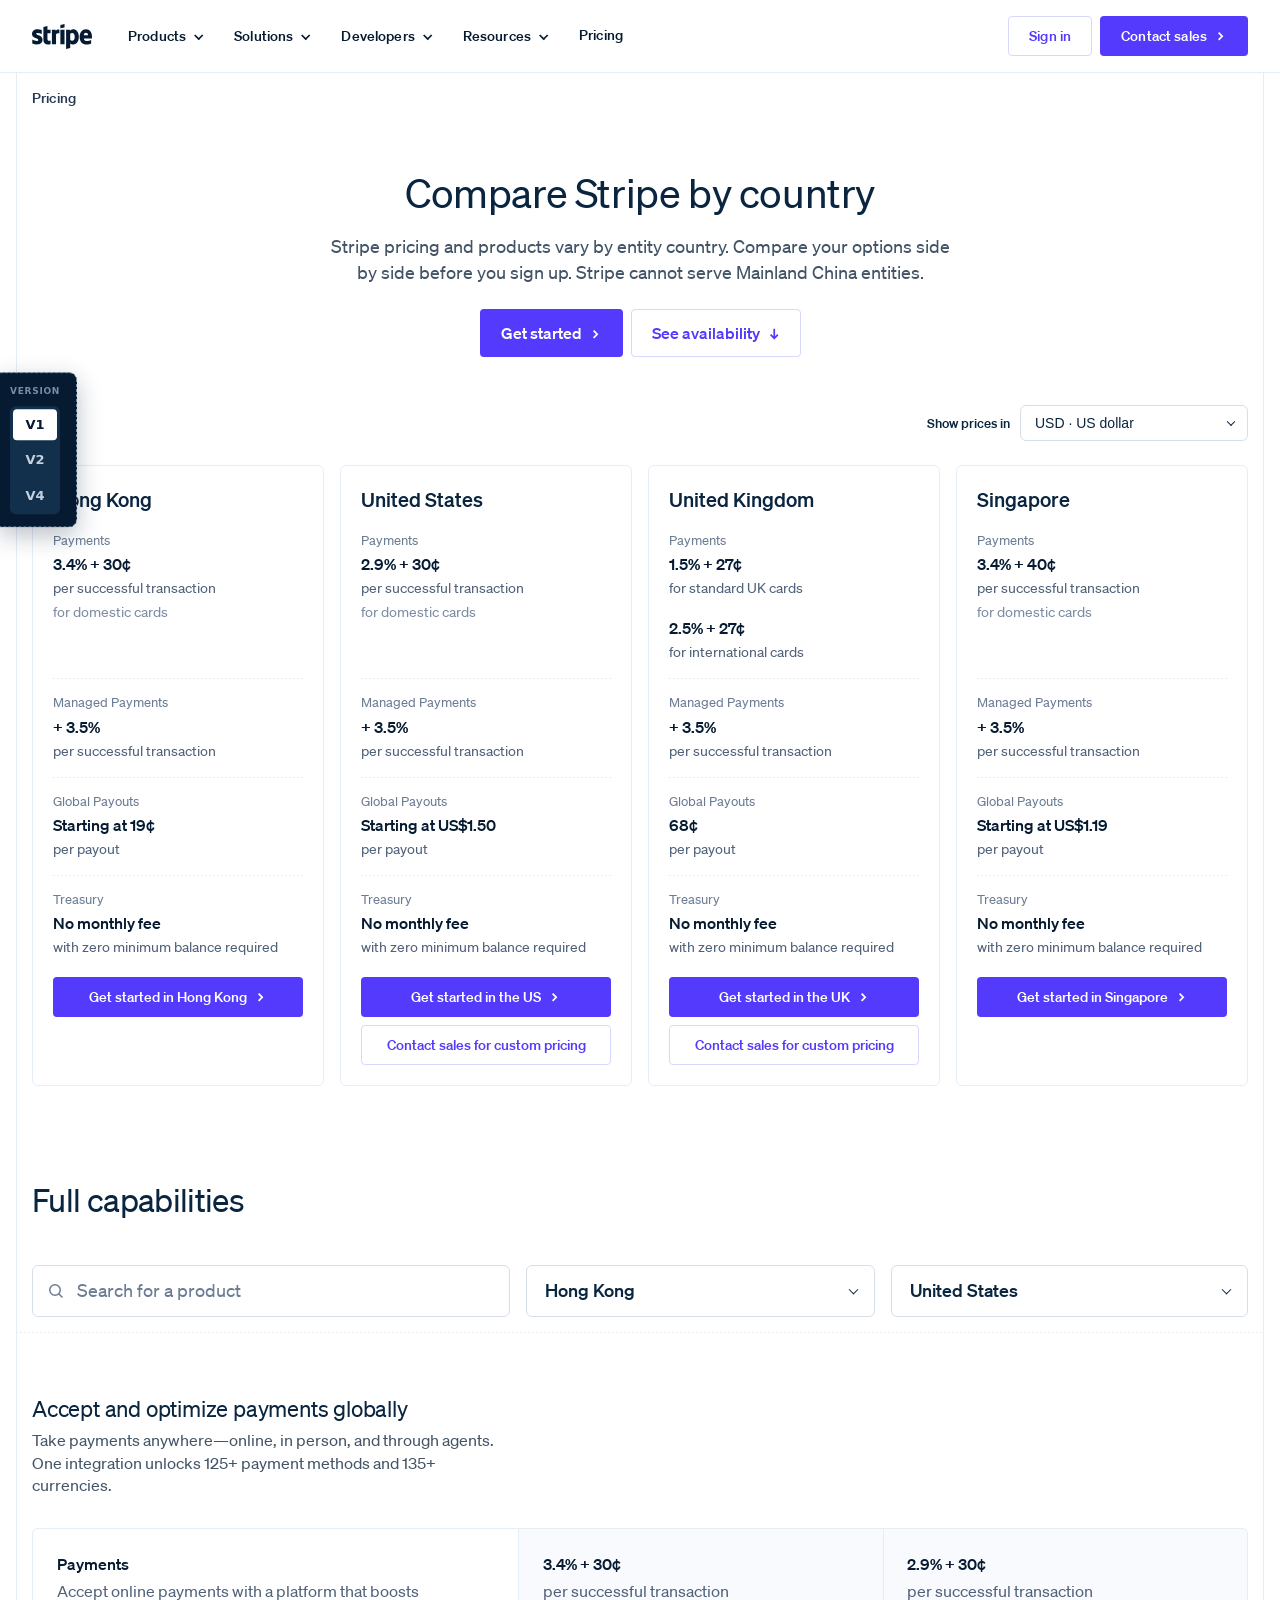
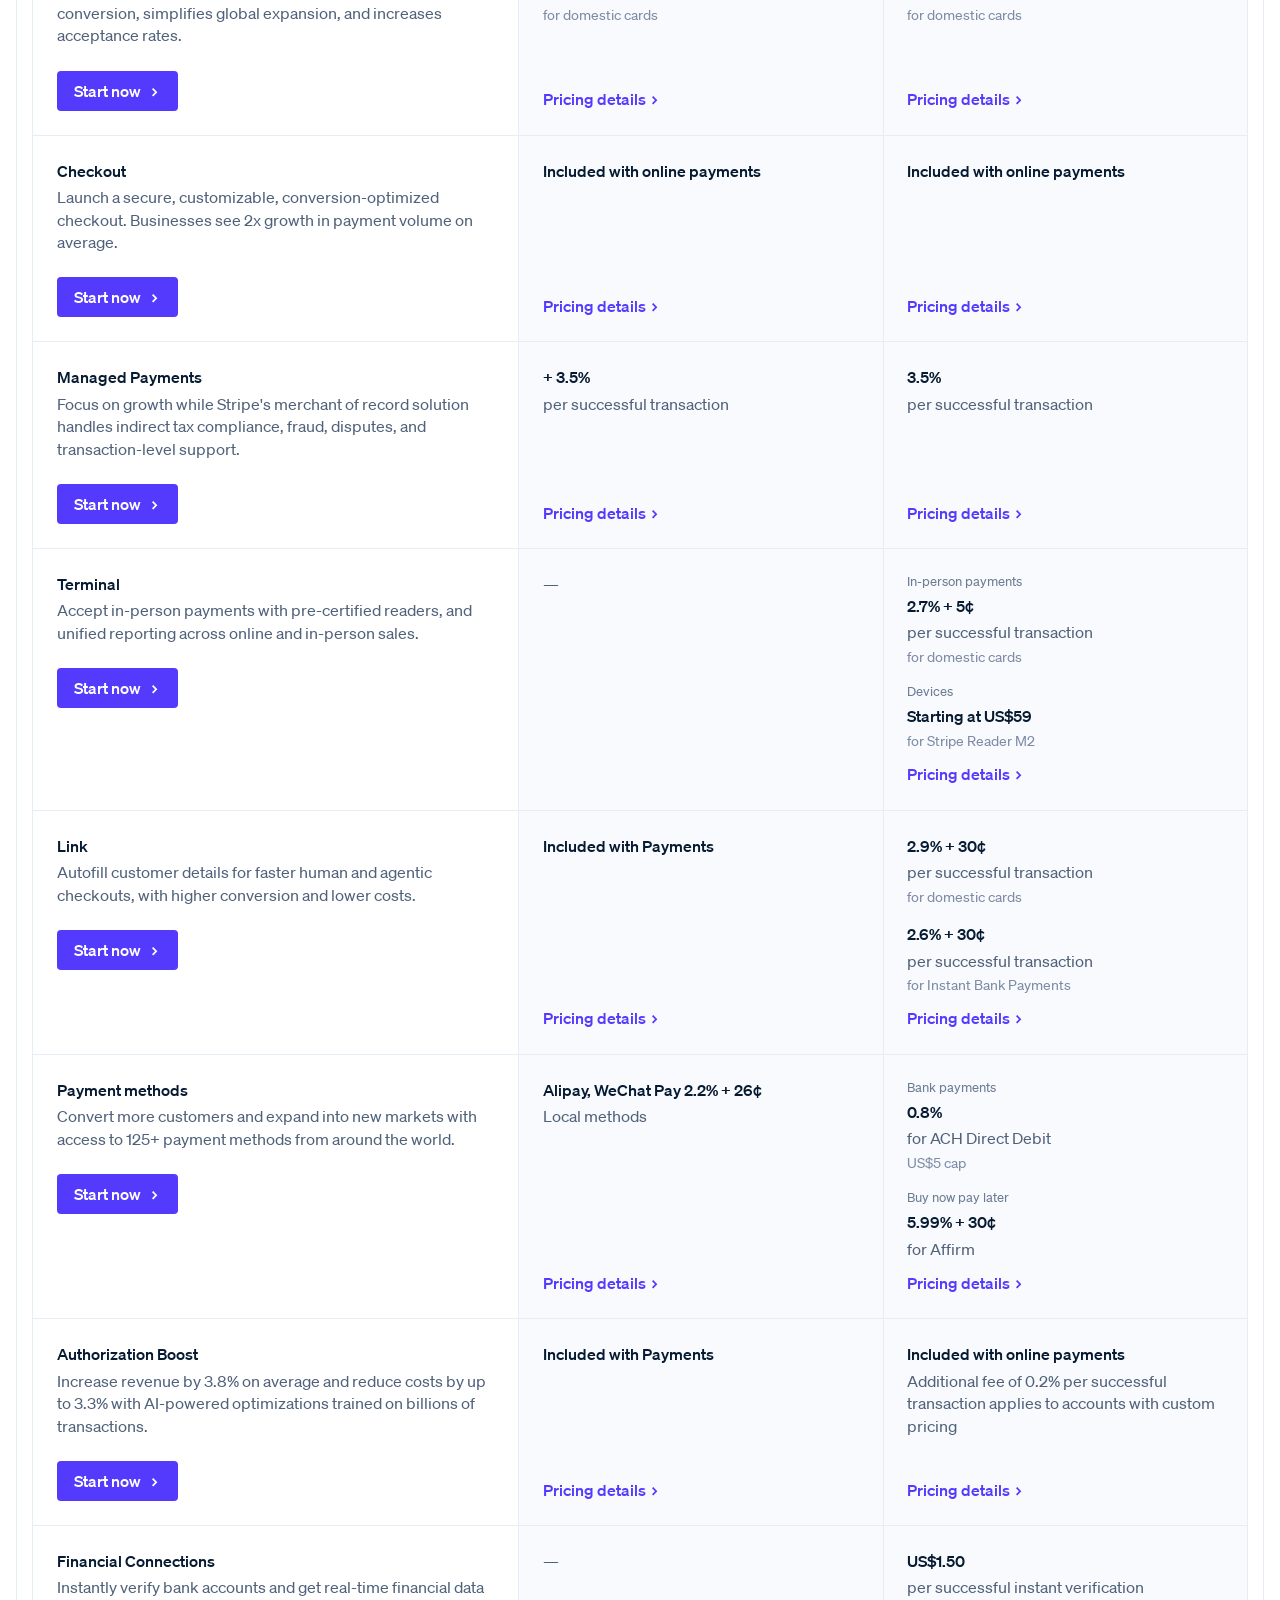
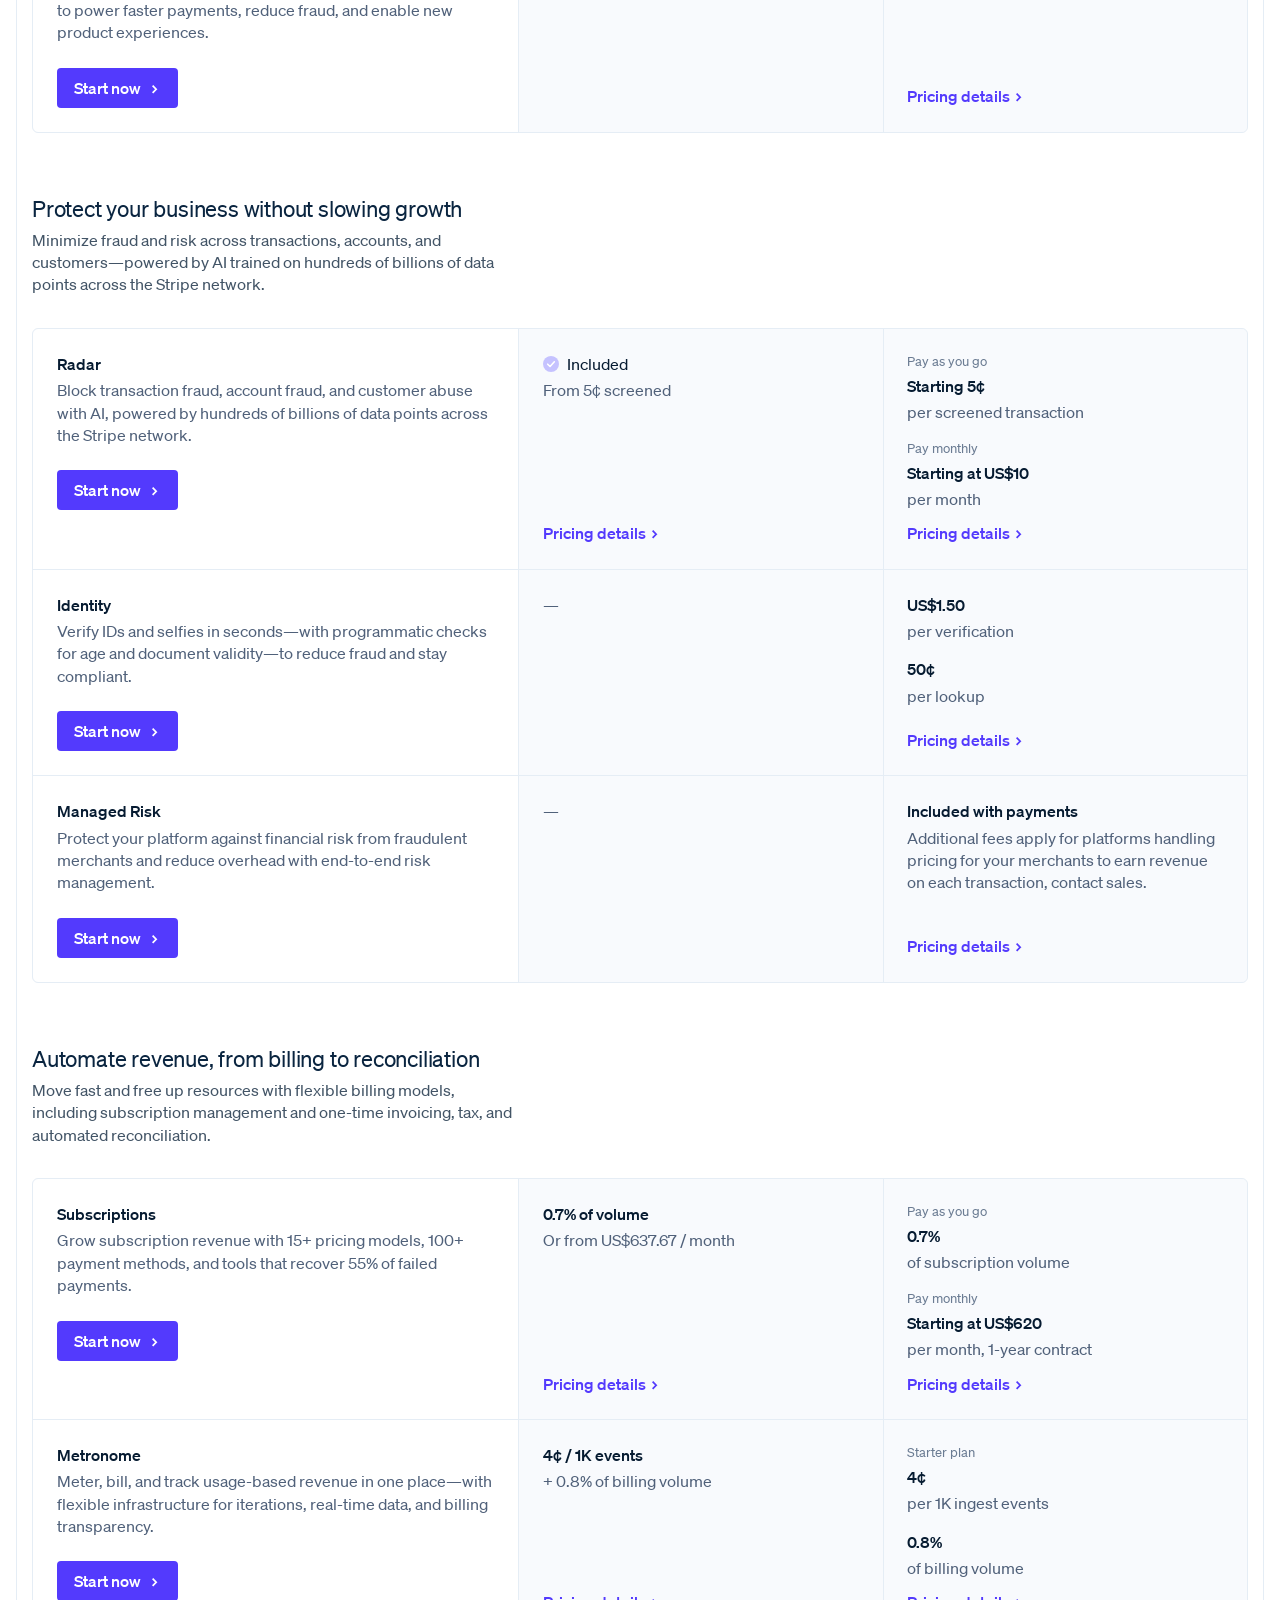
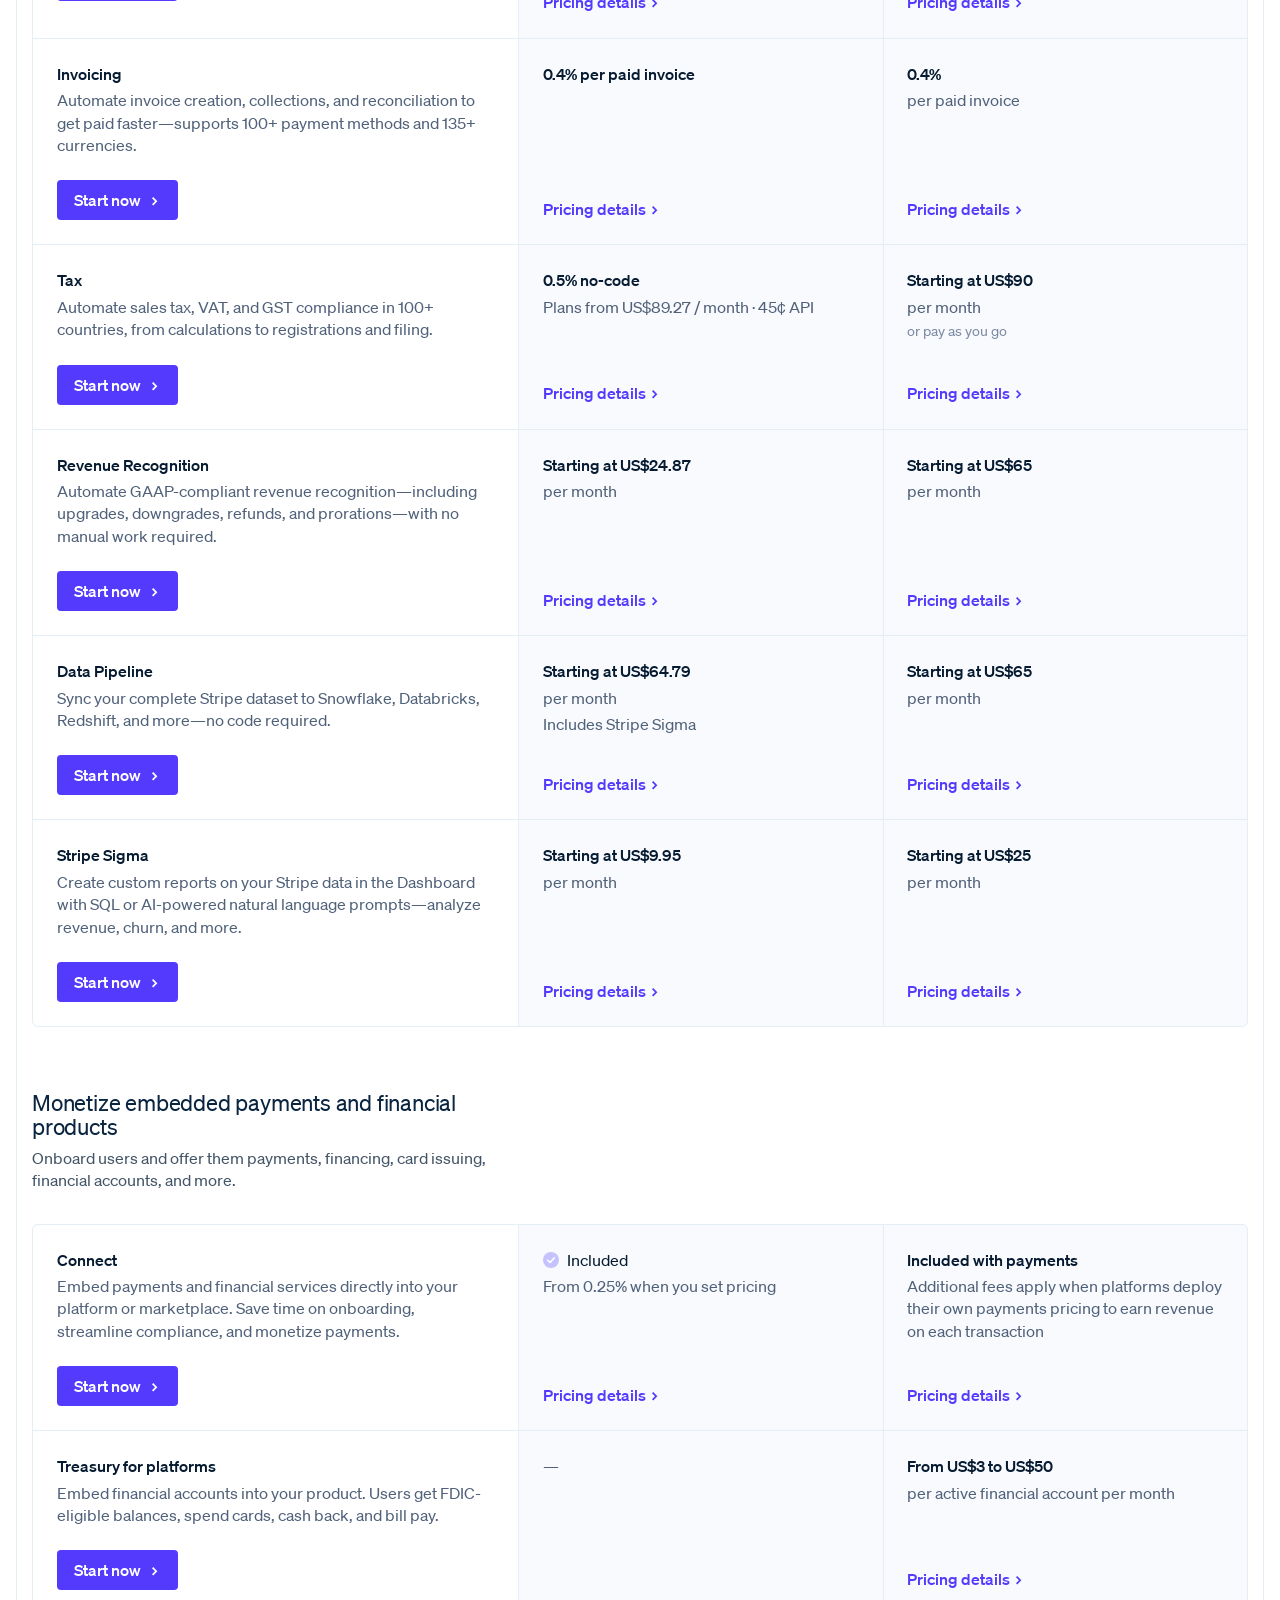
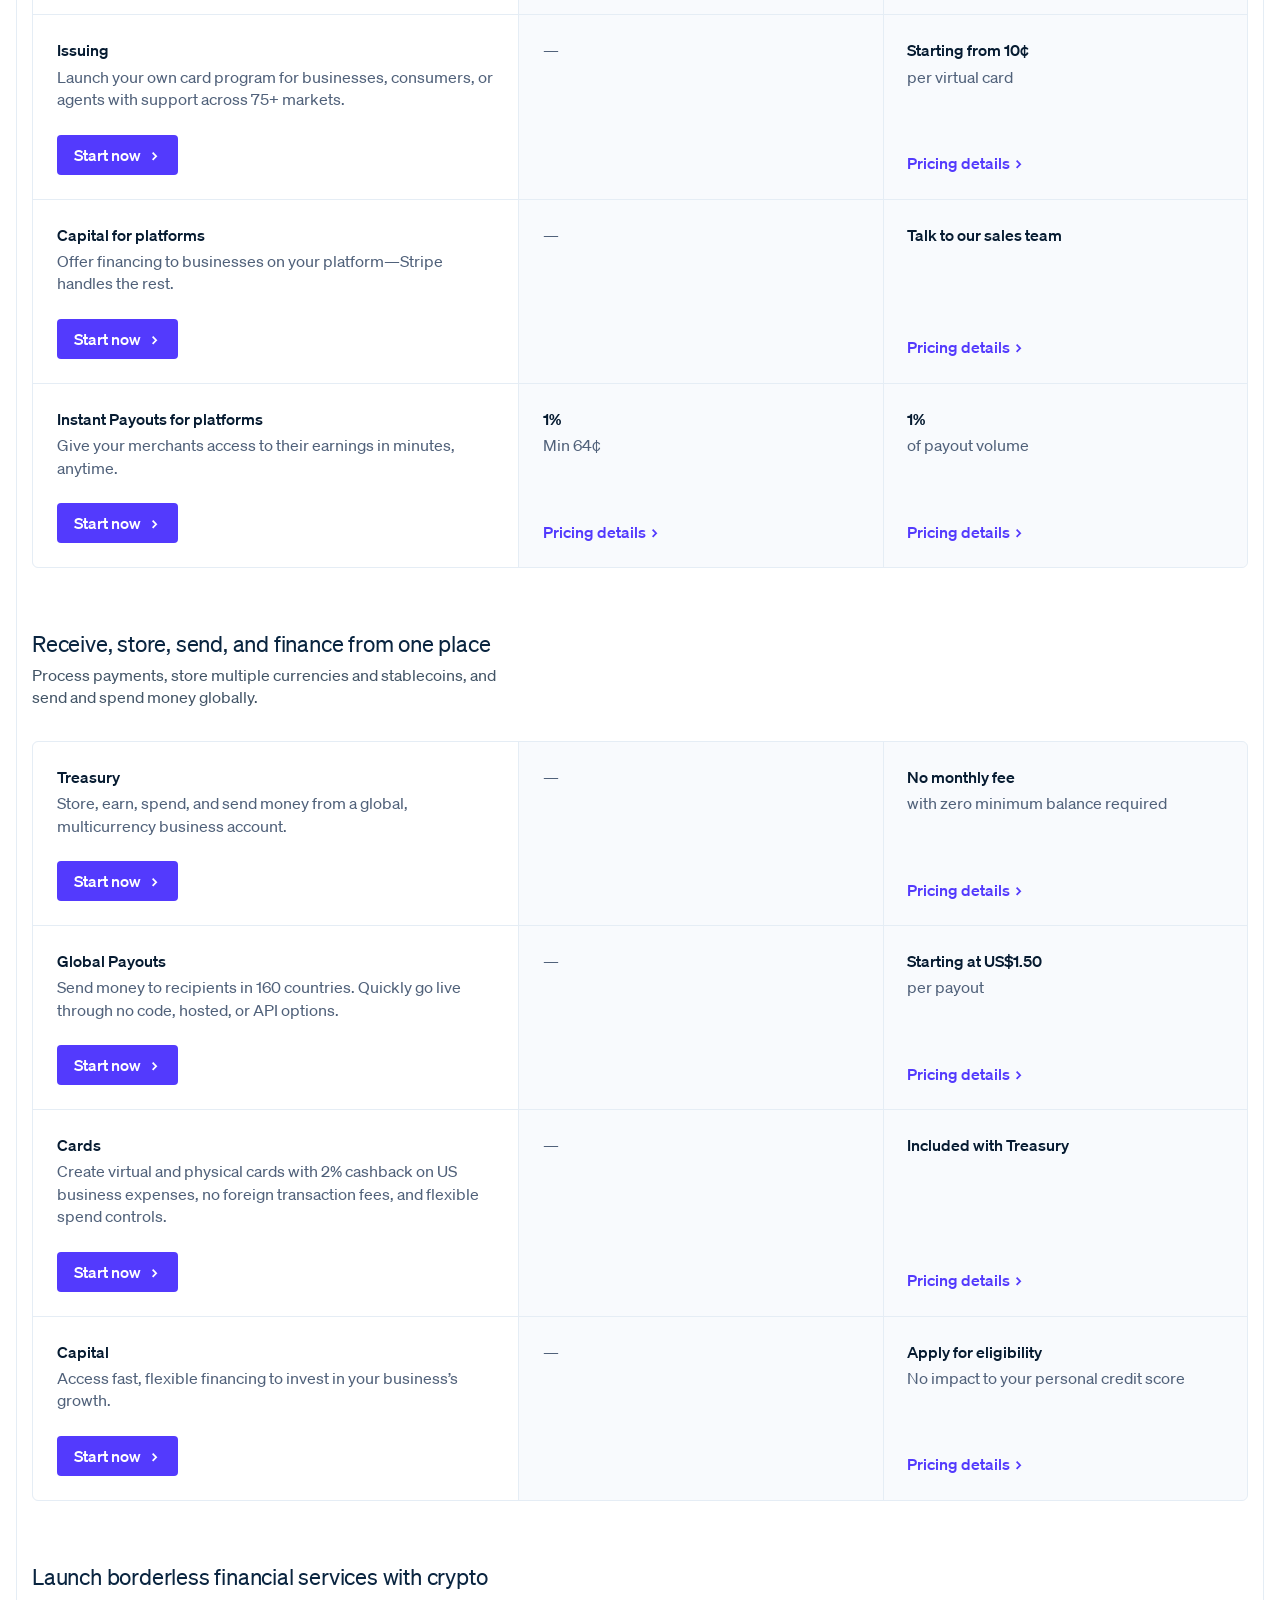
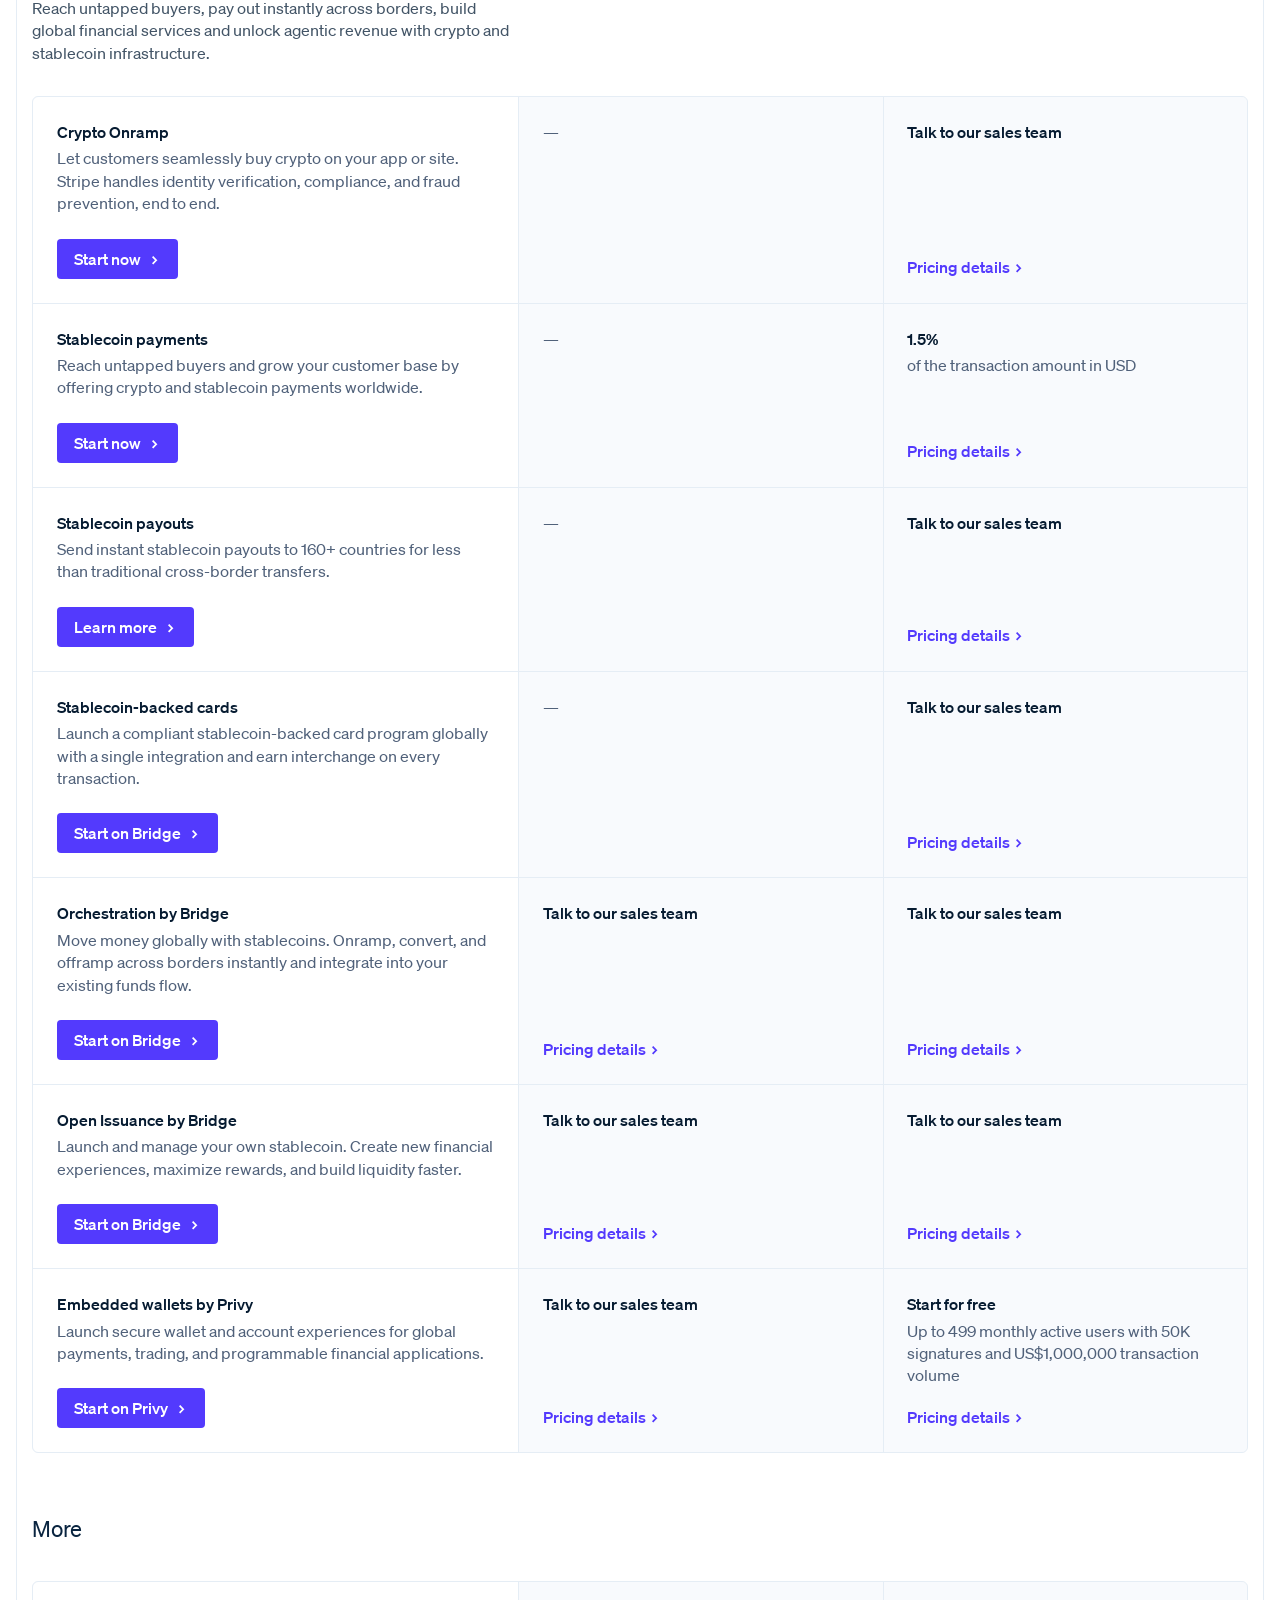
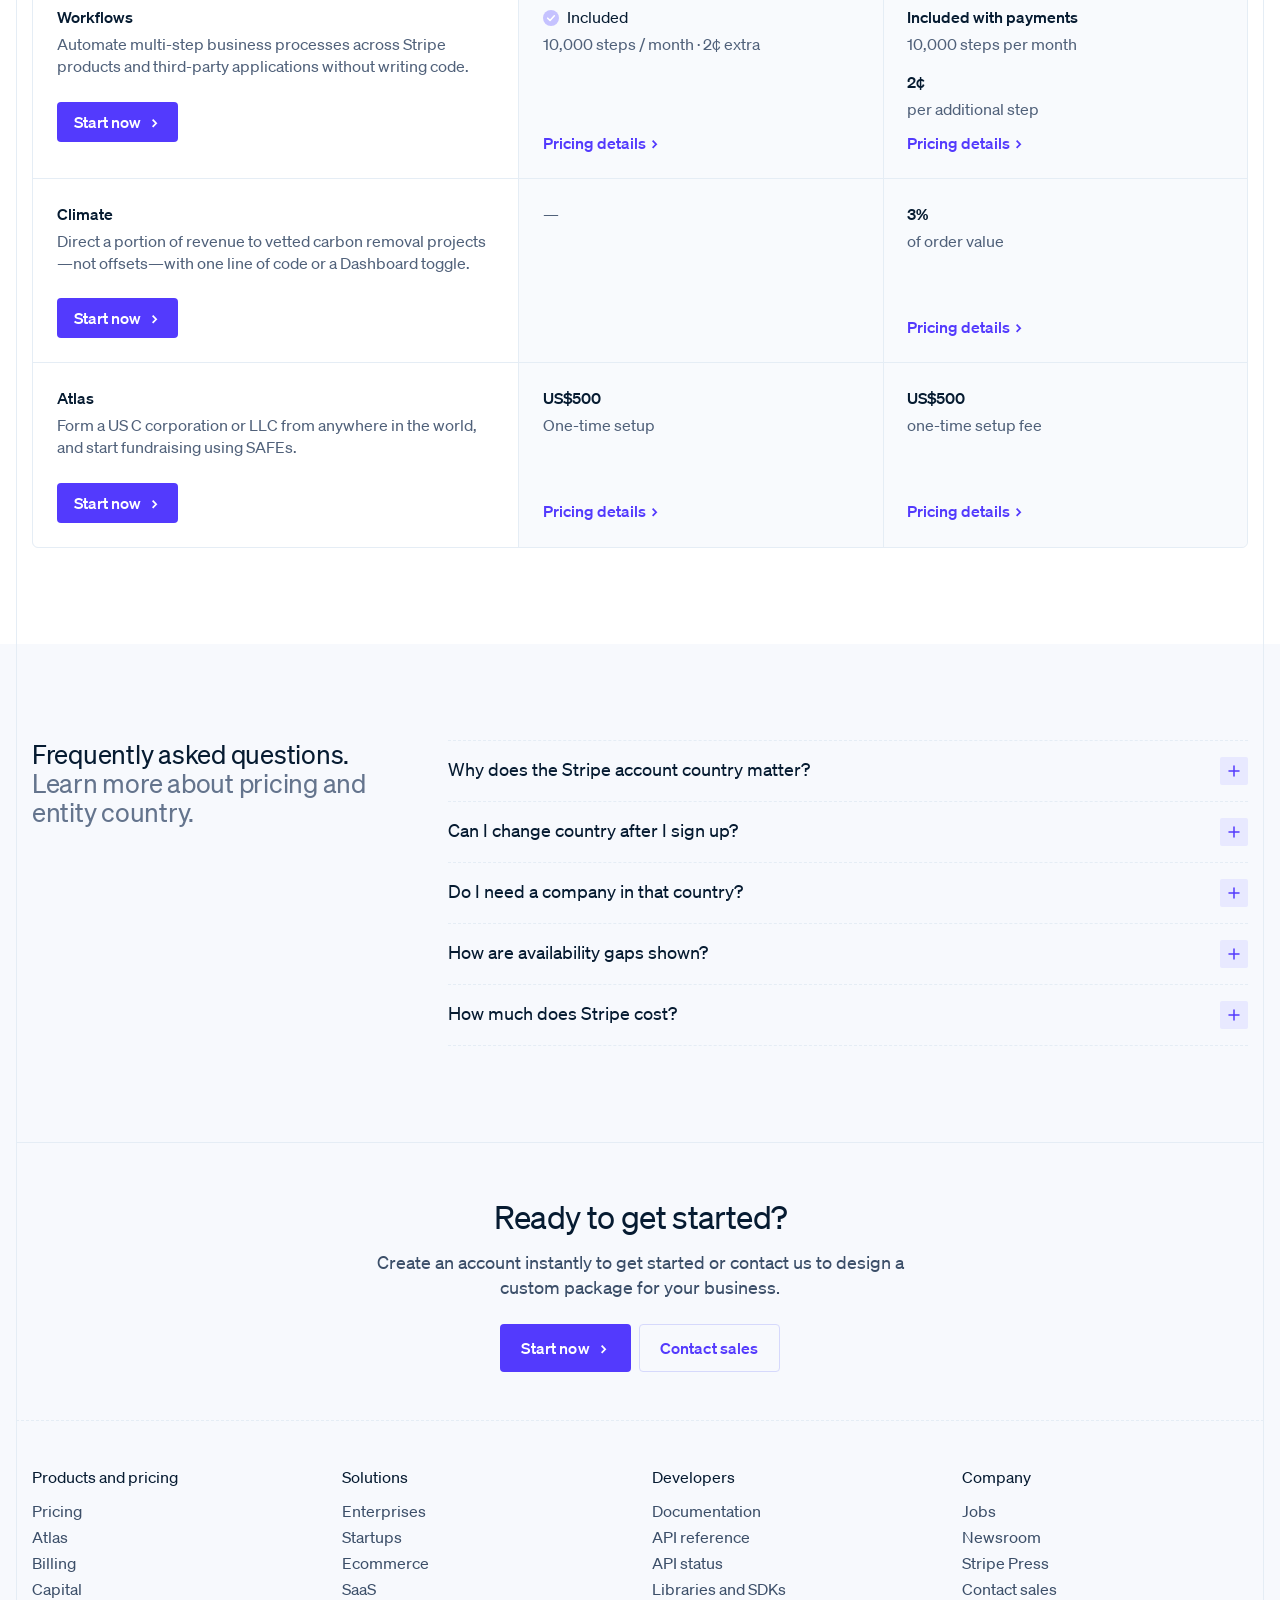
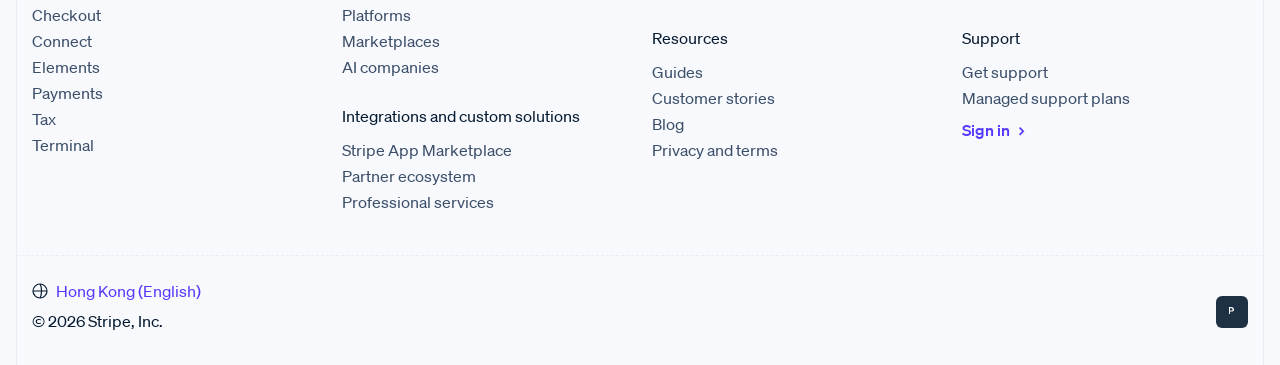
==== commit 3aefbea4: "Add a v4 compare page with sticky country dropdowns, and hide v1.1 and v3 from the switcher. Co-auth" ====
--- a/index.html
+++ b/index.html
@@ -394,7 +394,7 @@
               <caption class="sr-only">Payments across Hong Kong, the United States, the United Kingdom, and Singapore</caption>
               <thead>
                 <tr>
-                  <th class="col-product" scope="col">Payments</th>
+                  <th class="col-product" scope="col">Payments products</th>
                   <th class="col-hk" scope="col">Hong Kong</th>
                   <th class="col-us" scope="col">United States</th>
                   <th class="col-gb" scope="col">United Kingdom</th>
@@ -1060,7 +1060,7 @@
               <caption class="sr-only">Risk across Hong Kong, the United States, the United Kingdom, and Singapore</caption>
               <thead>
                 <tr>
-                  <th class="col-product" scope="col">Risk</th>
+                  <th class="col-product" scope="col">Risk products</th>
                   <th class="col-hk" scope="col">Hong Kong</th>
                   <th class="col-us" scope="col">United States</th>
                   <th class="col-gb" scope="col">United Kingdom</th>
@@ -1285,7 +1285,7 @@
               <caption class="sr-only">Revenue across Hong Kong, the United States, the United Kingdom, and Singapore</caption>
               <thead>
                 <tr>
-                  <th class="col-product" scope="col">Revenue</th>
+                  <th class="col-product" scope="col">Revenue products</th>
                   <th class="col-hk" scope="col">Hong Kong</th>
                   <th class="col-us" scope="col">United States</th>
                   <th class="col-gb" scope="col">United Kingdom</th>
@@ -1912,7 +1912,7 @@
               <caption class="sr-only">Money management across Hong Kong, the United States, the United Kingdom, and Singapore</caption>
               <thead>
                 <tr>
-                  <th class="col-product" scope="col">Money management</th>
+                  <th class="col-product" scope="col">Money management products</th>
                   <th class="col-hk" scope="col">Hong Kong</th>
                   <th class="col-us" scope="col">United States</th>
                   <th class="col-gb" scope="col">United Kingdom</th>
@@ -2269,7 +2269,7 @@
               <caption class="sr-only">Embedded finance across Hong Kong, the United States, the United Kingdom, and Singapore</caption>
               <thead>
                 <tr>
-                  <th class="col-product" scope="col">Embedded finance</th>
+                  <th class="col-product" scope="col">Embedded finance products</th>
                   <th class="col-hk" scope="col">Hong Kong</th>
                   <th class="col-us" scope="col">United States</th>
                   <th class="col-gb" scope="col">United Kingdom</th>
@@ -2508,7 +2508,7 @@
               <caption class="sr-only">Crypto across Hong Kong, the United States, the United Kingdom, and Singapore</caption>
               <thead>
                 <tr>
-                  <th class="col-product" scope="col">Crypto</th>
+                  <th class="col-product" scope="col">Crypto products</th>
                   <th class="col-hk" scope="col">Hong Kong</th>
                   <th class="col-us" scope="col">United States</th>
                   <th class="col-gb" scope="col">United Kingdom</th>
@@ -2926,7 +2926,7 @@
               <caption class="sr-only">More across Hong Kong, the United States, the United Kingdom, and Singapore</caption>
               <thead>
                 <tr>
-                  <th class="col-product" scope="col">More</th>
+                  <th class="col-product" scope="col">More products</th>
                   <th class="col-hk" scope="col">Hong Kong</th>
                   <th class="col-us" scope="col">United States</th>
                   <th class="col-gb" scope="col">United Kingdom</th>
@@ -3382,9 +3382,8 @@
       <p class="version-switch__kicker">Version</p>
       <div class="version-switch__toggle">
         <a class="version-switch__btn is-active" href="index.html" aria-current="page">V1</a>
-        <a class="version-switch__btn" href="v1.1.html">V1.1</a>
         <a class="version-switch__btn" href="v2.html">V2</a>
-        <a class="version-switch__btn" href="v3.html">V3</a>
+        <a class="version-switch__btn" href="v4.html">V4</a>
       </div>
     </aside>
 
